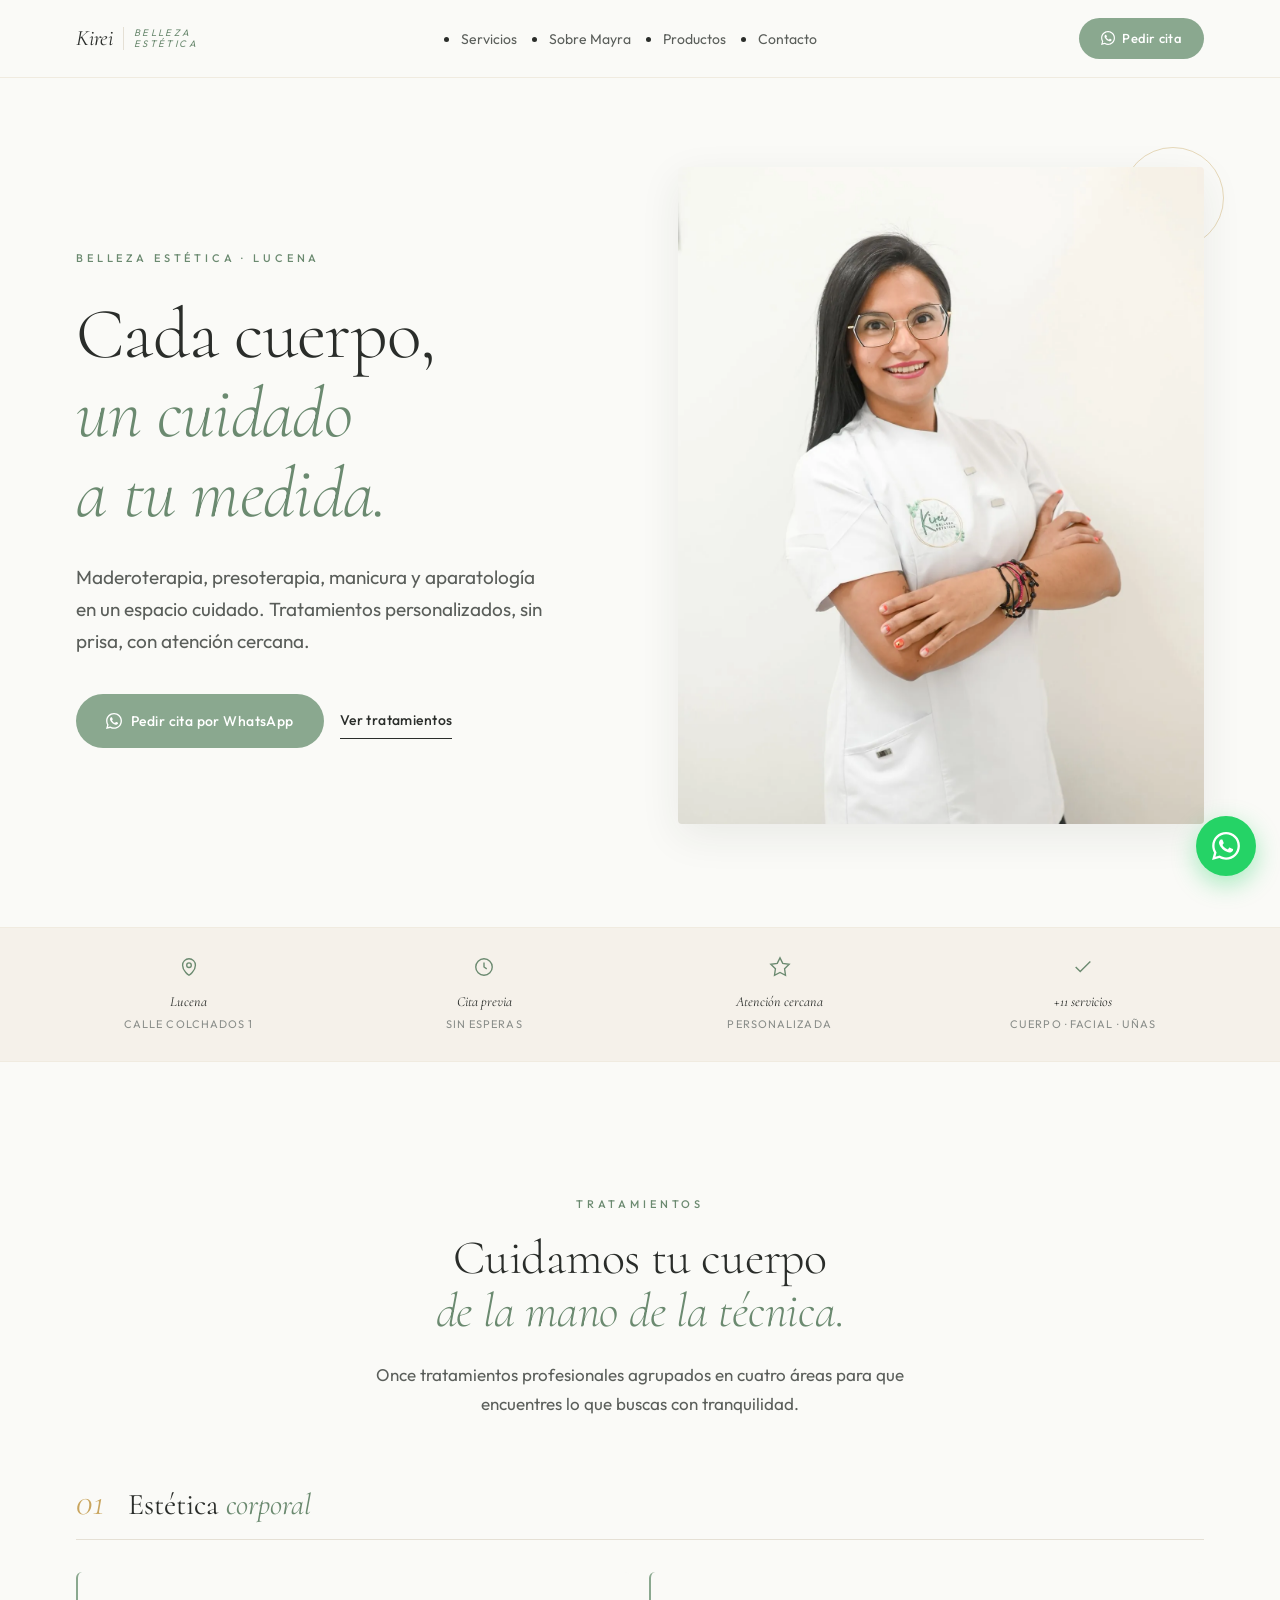
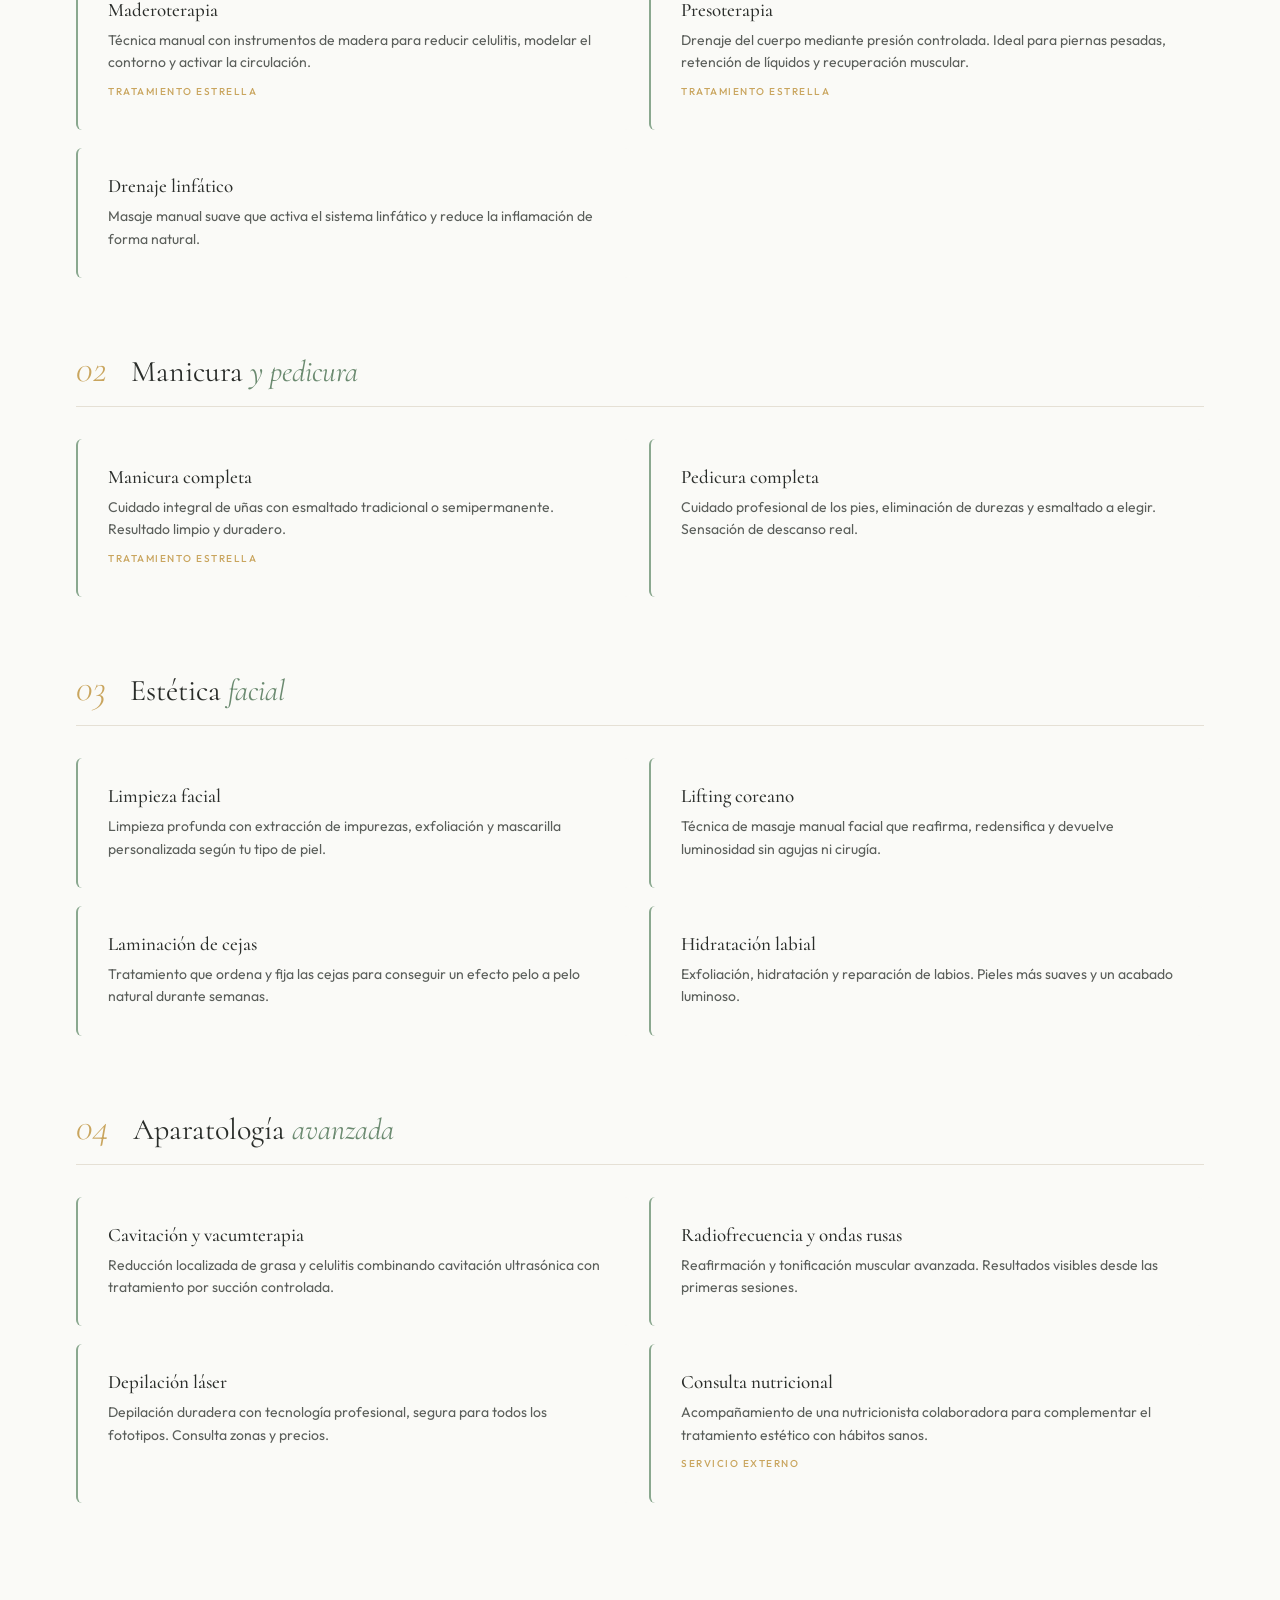
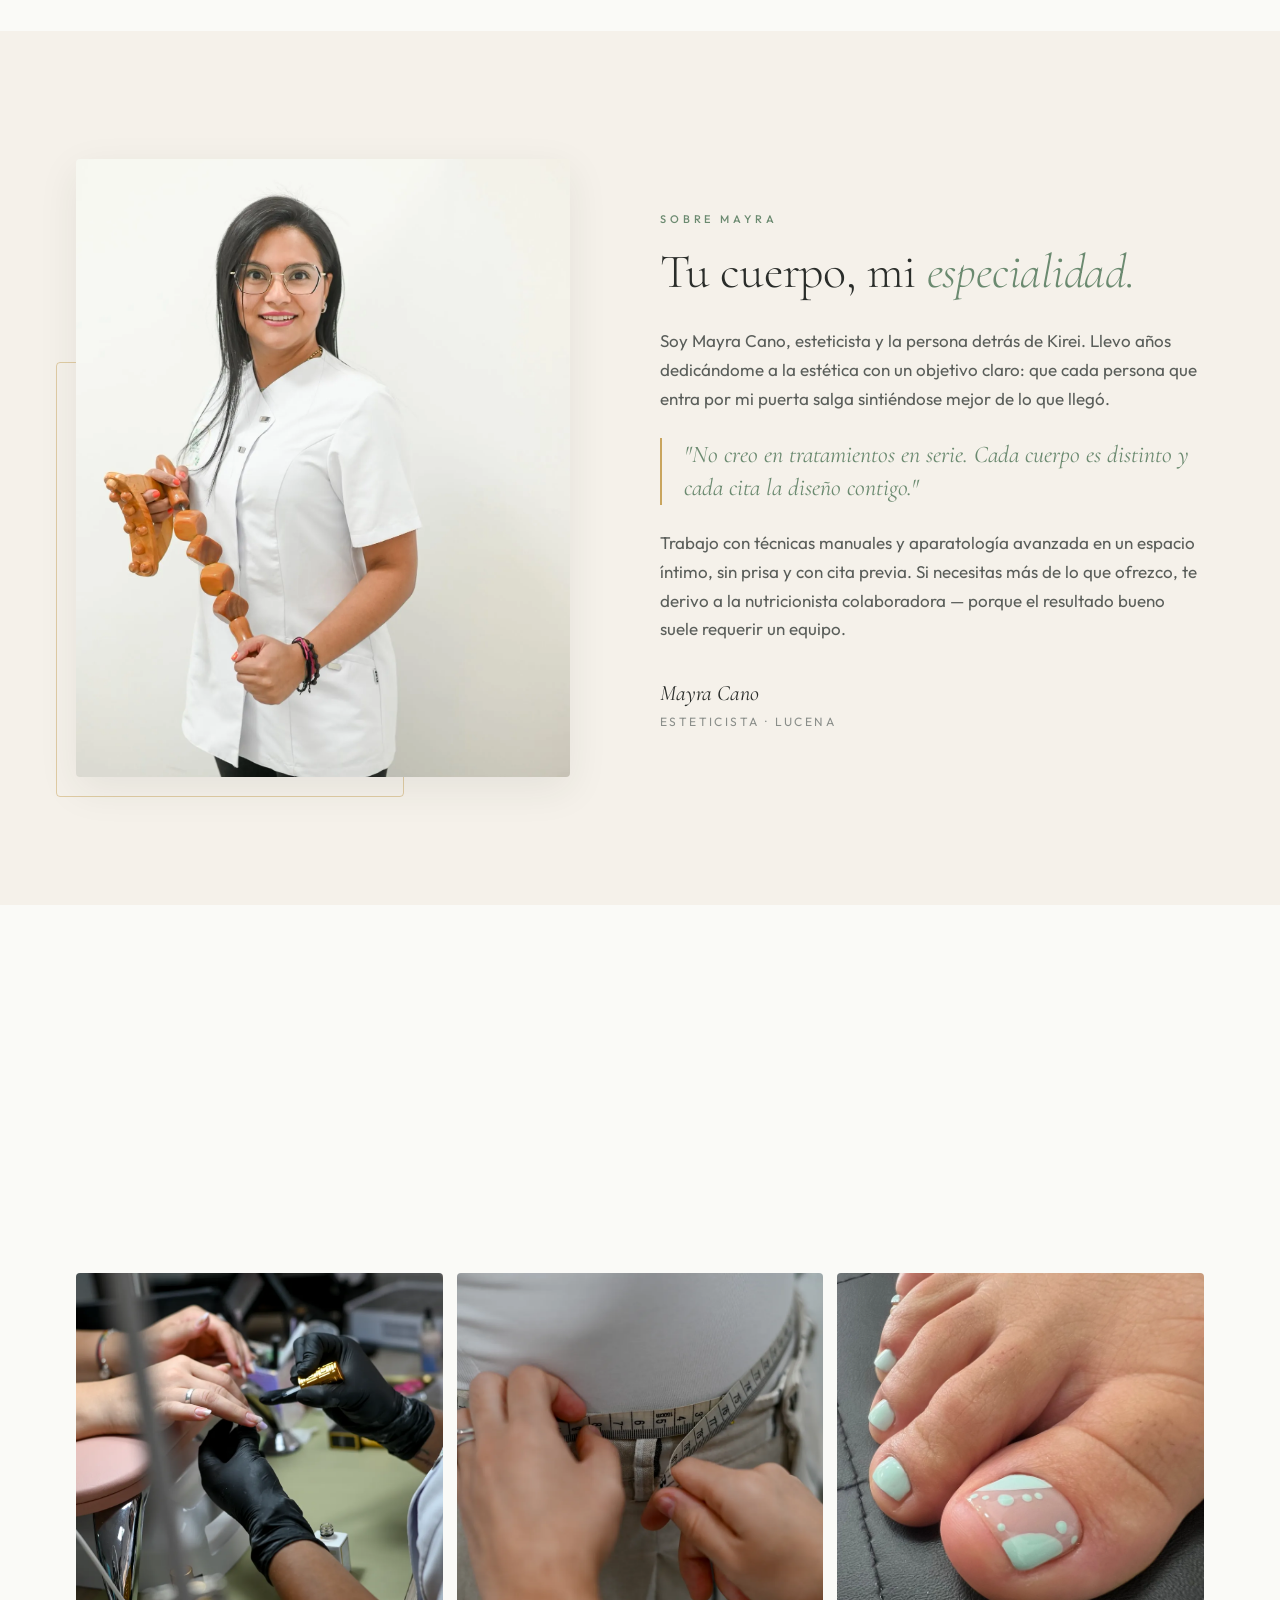
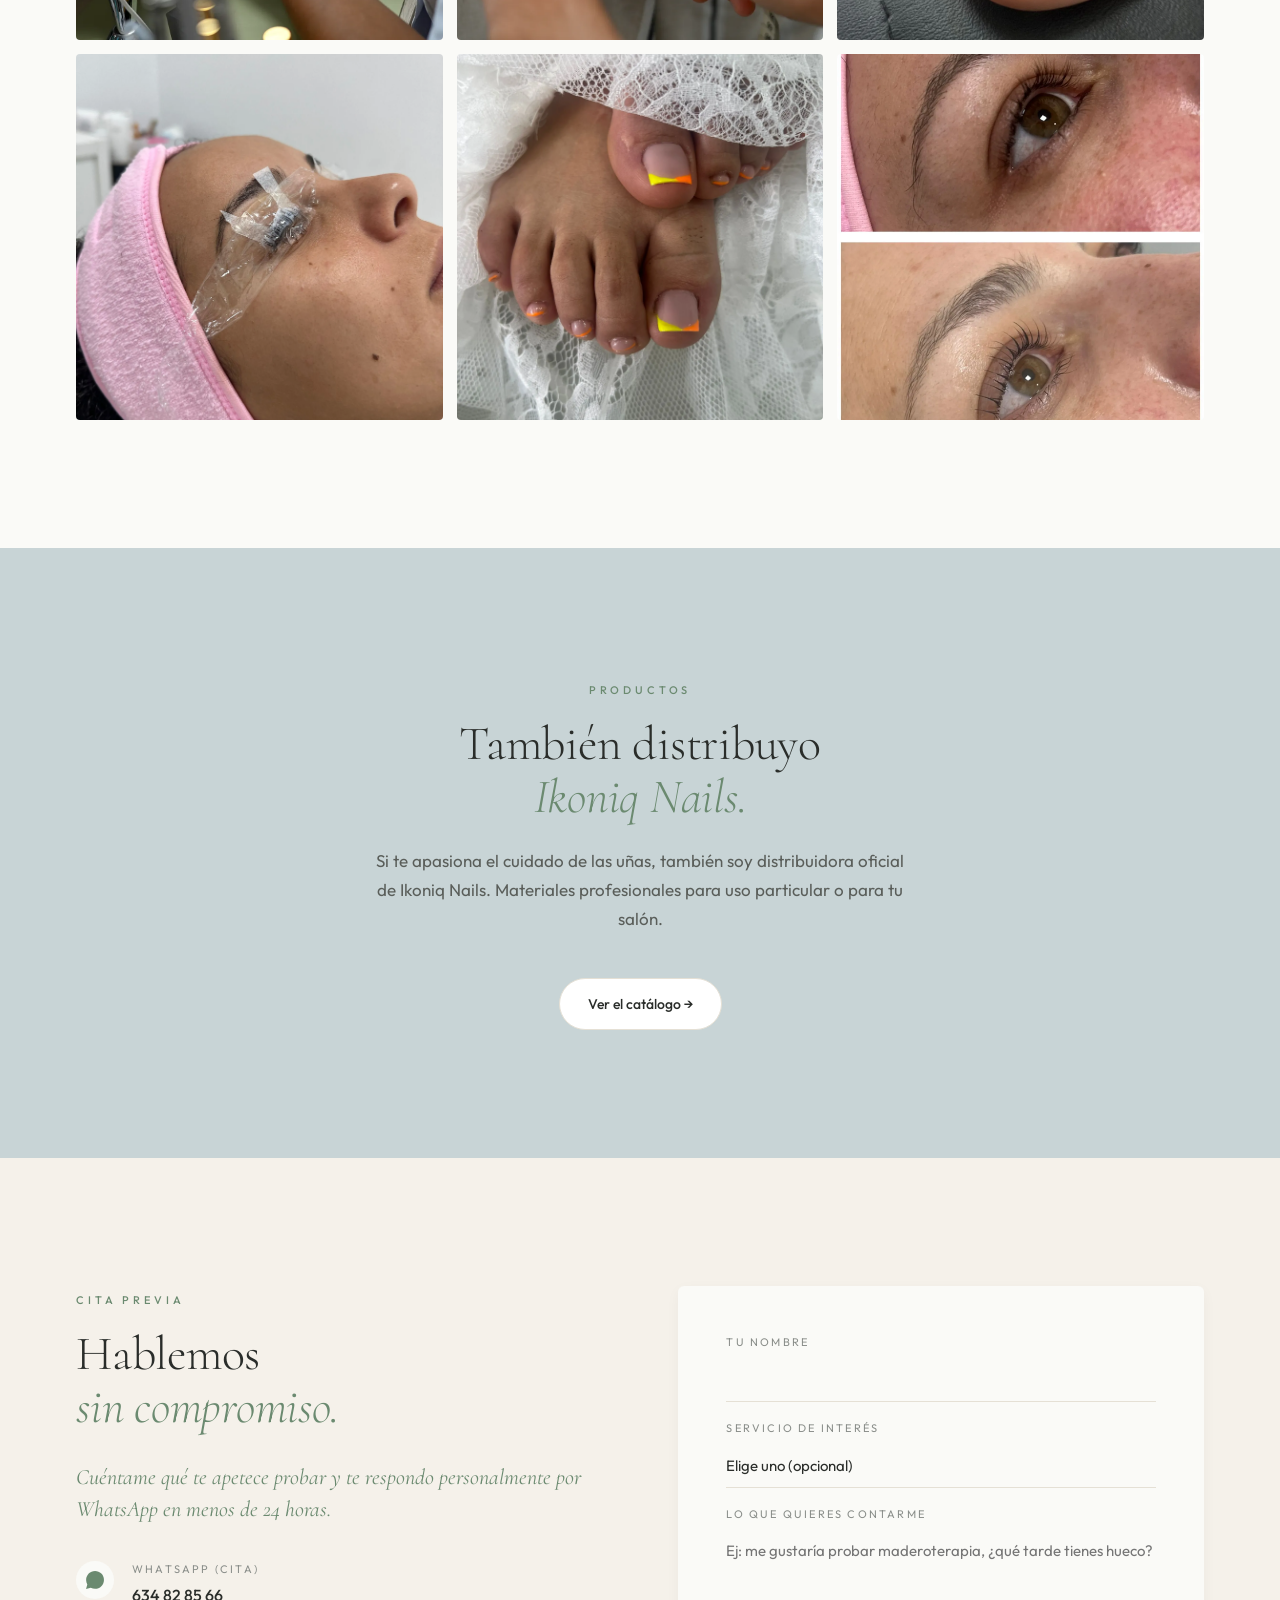
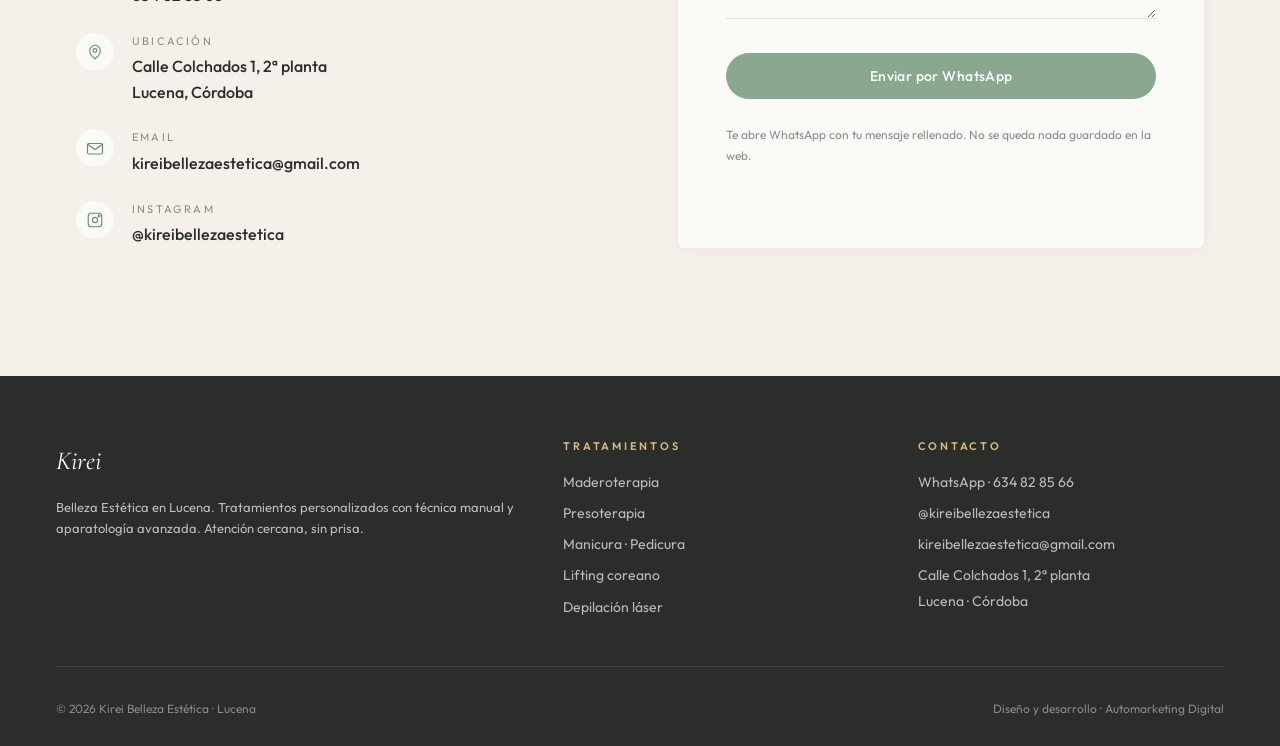
==== index.html @ d87b689c "feat: web v1 Kirei Estética Lucena (197€ scope) Single-page con hero + 4 categorías servicios + sobr" ====
<!DOCTYPE html>
<html lang="es">
<head>
    <meta charset="UTF-8">
    <meta name="viewport" content="width=device-width, initial-scale=1.0">
    <meta name="theme-color" content="#FAFAF7">
    <title>Kirei Belleza Estética · Lucena · Maderoterapia, presoterapia, manicura</title>
    <meta name="description" content="Tratamientos de estética en Lucena con atención personalizada. Maderoterapia, presoterapia, manicura, lifting coreano y aparatología. Cita por WhatsApp.">
    <meta name="keywords" content="estetica lucena, maderoterapia lucena, presoterapia lucena, manicura pedicura lucena, lifting coreano lucena, depilacion laser lucena, drenaje linfatico lucena, kirei belleza estetica">
    <meta name="author" content="Kirei Belleza Estética">
    <meta name="robots" content="index, follow, max-image-preview:large">
    <meta name="geo.region" content="ES-CO">
    <meta name="geo.placename" content="Lucena, Córdoba">

    <link rel="canonical" href="https://kireilucena.com/">

    <meta property="og:title" content="Kirei Belleza Estética · Lucena · Tratamientos personalizados">
    <meta property="og:description" content="Maderoterapia, presoterapia, manicura, lifting coreano. Atención cercana y profesional en Lucena. Cita por WhatsApp.">
    <meta property="og:image" content="assets/img/mayra-portrait-02.jpg">
    <meta property="og:type" content="website">
    <meta property="og:url" content="https://kireilucena.com/">
    <meta property="og:site_name" content="Kirei Belleza Estética">
    <meta property="og:locale" content="es_ES">

    <meta name="twitter:card" content="summary_large_image">
    <meta name="twitter:title" content="Kirei Belleza Estética · Lucena">
    <meta name="twitter:description" content="Maderoterapia, presoterapia, manicura y más en Lucena. Cita por WhatsApp.">
    <meta name="twitter:image" content="assets/img/mayra-portrait-02.jpg">

    <link rel="icon" href="data:image/svg+xml,%3Csvg xmlns=%27http://www.w3.org/2000/svg%27 viewBox=%270 0 32 32%27%3E%3Crect width=%2732%27 height=%2732%27 fill=%27%23FAFAF7%27/%3E%3Ctext x=%2716%27 y=%2222%27 font-family=%27Georgia%27 font-size=%2218%27 font-style=%27italic%27 fill=%27%238AA88F%27 text-anchor=%27middle%27%3EK%3C/text%3E%3C/svg%3E">

    <link rel="preconnect" href="https://fonts.googleapis.com">
    <link rel="preconnect" href="https://fonts.gstatic.com" crossorigin>
    <link href="https://fonts.googleapis.com/css2?family=Cormorant:ital,wght@0,300;0,400;0,500;1,300;1,400&family=Outfit:wght@300;400;500;600&display=swap" rel="stylesheet">

    <link rel="stylesheet" href="assets/css/main.css">
    <link rel="preload" as="image" href="assets/img/mayra-portrait-02.webp" type="image/webp" fetchpriority="high">

    <!-- JSON-LD BeautySalon -->
    <script type="application/ld+json">
    {
        "@context": "https://schema.org",
        "@type": "BeautySalon",
        "@id": "https://kireilucena.com/#salon",
        "name": "Kirei Belleza Estética",
        "alternateName": "Kirei Lucena",
        "description": "Centro de estética en Lucena (Córdoba) con atención personalizada. Maderoterapia, presoterapia, manicura, pedicura, lifting coreano, aparatología corporal y depilación láser.",
        "url": "https://kireilucena.com/",
        "image": "https://kireilucena.com/assets/img/mayra-portrait-02.jpg",
        "telephone": "+34634828566",
        "priceRange": "€€",
        "address": {
            "@type": "PostalAddress",
            "streetAddress": "Calle Colchados 1, 2ª planta",
            "addressLocality": "Lucena",
            "addressRegion": "Córdoba",
            "addressCountry": "ES"
        },
        "areaServed": {"@type": "City", "name": "Lucena"},
        "founder": {"@type": "Person", "name": "Mayra Cano"},
        "sameAs": ["https://instagram.com/kireibellezaestetica"],
        "potentialAction": {
            "@type": "ReserveAction",
            "name": "Pedir cita por WhatsApp",
            "target": {
                "@type": "EntryPoint",
                "urlTemplate": "https://wa.me/34634828566?text=Hola%20Mayra%2C%20quiero%20pedir%20cita",
                "actionPlatform": ["https://schema.org/DesktopWebPlatform", "https://schema.org/MobileWebPlatform"]
            }
        },
        "makesOffer": [
            {"@type": "Offer", "itemOffered": {"@type": "Service", "name": "Maderoterapia"}},
            {"@type": "Offer", "itemOffered": {"@type": "Service", "name": "Presoterapia"}},
            {"@type": "Offer", "itemOffered": {"@type": "Service", "name": "Manicura y pedicura"}},
            {"@type": "Offer", "itemOffered": {"@type": "Service", "name": "Drenaje linfático"}},
            {"@type": "Offer", "itemOffered": {"@type": "Service", "name": "Lifting coreano"}},
            {"@type": "Offer", "itemOffered": {"@type": "Service", "name": "Laminación de cejas"}},
            {"@type": "Offer", "itemOffered": {"@type": "Service", "name": "Limpieza facial"}},
            {"@type": "Offer", "itemOffered": {"@type": "Service", "name": "Hidratación labial"}},
            {"@type": "Offer", "itemOffered": {"@type": "Service", "name": "Aparatología corporal (cavitación, vacum, radiofrecuencia, ondas rusas)"}},
            {"@type": "Offer", "itemOffered": {"@type": "Service", "name": "Depilación láser"}},
            {"@type": "Offer", "itemOffered": {"@type": "Service", "name": "Nutrición (consulta con nutricionista)"}}
        ]
    }
    </script>
</head>
<body>

<a class="skip-link" href="#main">Saltar al contenido</a>

<!-- NAV -->
<nav class="topnav" aria-label="Principal">
    <div class="topnav-inner">
        <a href="#" class="topnav-brand">
            Kirei
            <span class="topnav-brand-tag">Belleza<br>Estética</span>
        </a>
        <ul class="topnav-links" role="menubar">
            <li><a href="#servicios">Servicios</a></li>
            <li><a href="#sobre">Sobre Mayra</a></li>
            <li><a href="#productos">Productos</a></li>
            <li><a href="#contacto">Contacto</a></li>
        </ul>
        <a href="https://wa.me/34634828566?text=Hola%20Mayra%2C%20quiero%20pedir%20cita" target="_blank" rel="noopener" class="topnav-cta">
            <svg width="14" height="14" viewBox="0 0 24 24" fill="currentColor"><path d="M.057 24l1.687-6.163c-1.041-1.804-1.588-3.849-1.587-5.946.003-6.556 5.338-11.891 11.893-11.891 3.181.001 6.167 1.24 8.413 3.488 2.245 2.248 3.481 5.236 3.48 8.414-.003 6.557-5.338 11.892-11.893 11.892-1.99-.001-3.951-.5-5.688-1.448l-6.305 1.654zm6.597-3.807c1.676.995 3.276 1.591 5.392 1.592 5.448 0 9.886-4.434 9.889-9.885.002-5.462-4.415-9.89-9.881-9.892-5.452 0-9.887 4.434-9.889 9.884-.001 2.225.651 3.891 1.746 5.634l-.999 3.648 3.742-.981zm11.387-5.464c-.074-.124-.272-.198-.57-.347-.297-.149-1.758-.868-2.031-.967-.272-.099-.47-.149-.669.149-.198.297-.768.967-.941 1.165-.173.198-.347.223-.644.074-.297-.149-1.255-.462-2.39-1.475-.883-.788-1.48-1.761-1.653-2.059-.173-.297-.018-.458.13-.606.134-.133.297-.347.446-.521.151-.172.2-.296.3-.495.099-.198.05-.372-.025-.521-.075-.148-.669-1.611-.916-2.206-.242-.579-.487-.501-.669-.51l-.57-.01c-.198 0-.52.074-.792.372s-1.04 1.016-1.04 2.479 1.065 2.876 1.213 3.074c.149.198 2.095 3.2 5.076 4.487.709.306 1.263.489 1.694.626.712.226 1.36.194 1.872.118.571-.085 1.758-.719 2.006-1.413.248-.694.248-1.289.173-1.413z"/></svg>
            Pedir cita
        </a>
        <button class="topnav-burger" id="burger" aria-label="Menú" aria-expanded="false" aria-controls="mobileMenu">
            <span></span><span></span><span></span>
        </button>
    </div>
</nav>

<div class="mobile-menu" id="mobileMenu" aria-hidden="true">
    <button class="mobile-menu-close" id="mobileMenuClose" aria-label="Cerrar menú">×</button>
    <a href="#servicios" data-close>Servicios</a>
    <a href="#sobre" data-close>Sobre Mayra</a>
    <a href="#productos" data-close>Productos</a>
    <a href="#contacto" data-close>Contacto</a>
    <a href="https://wa.me/34634828566?text=Hola%20Mayra%2C%20quiero%20pedir%20cita" target="_blank" rel="noopener" style="color: var(--accent-sage-dark); font-style: italic;">Pedir cita →</a>
</div>

<main id="main">

<!-- HERO -->
<section class="hero">
    <div class="hero-inner">
        <div class="hero-text fade-in">
            <span class="eyebrow">Belleza Estética · Lucena</span>
            <h1>Cada cuerpo,<br><em>un cuidado<br>a tu medida.</em></h1>
            <p>Maderoterapia, presoterapia, manicura y aparatología en un espacio cuidado. Tratamientos personalizados, sin prisa, con atención cercana.</p>
            <div class="hero-cta-group">
                <a href="https://wa.me/34634828566?text=Hola%20Mayra%2C%20quiero%20pedir%20cita" target="_blank" rel="noopener" class="btn btn-primary">
                    <svg width="16" height="16" viewBox="0 0 24 24" fill="currentColor"><path d="M.057 24l1.687-6.163c-1.041-1.804-1.588-3.849-1.587-5.946.003-6.556 5.338-11.891 11.893-11.891 3.181.001 6.167 1.24 8.413 3.488 2.245 2.248 3.481 5.236 3.48 8.414-.003 6.557-5.338 11.892-11.893 11.892-1.99-.001-3.951-.5-5.688-1.448l-6.305 1.654zm6.597-3.807c1.676.995 3.276 1.591 5.392 1.592 5.448 0 9.886-4.434 9.889-9.885.002-5.462-4.415-9.89-9.881-9.892-5.452 0-9.887 4.434-9.889 9.884-.001 2.225.651 3.891 1.746 5.634l-.999 3.648 3.742-.981zm11.387-5.464c-.074-.124-.272-.198-.57-.347-.297-.149-1.758-.868-2.031-.967-.272-.099-.47-.149-.669.149-.198.297-.768.967-.941 1.165-.173.198-.347.223-.644.074-.297-.149-1.255-.462-2.39-1.475-.883-.788-1.48-1.761-1.653-2.059-.173-.297-.018-.458.13-.606.134-.133.297-.347.446-.521.151-.172.2-.296.3-.495.099-.198.05-.372-.025-.521-.075-.148-.669-1.611-.916-2.206-.242-.579-.487-.501-.669-.51l-.57-.01c-.198 0-.52.074-.792.372s-1.04 1.016-1.04 2.479 1.065 2.876 1.213 3.074c.149.198 2.095 3.2 5.076 4.487.709.306 1.263.489 1.694.626.712.226 1.36.194 1.872.118.571-.085 1.758-.719 2.006-1.413.248-.694.248-1.289.173-1.413z"/></svg>
                    Pedir cita por WhatsApp
                </a>
                <a href="#servicios" class="btn btn-secondary">Ver tratamientos</a>
            </div>
        </div>
        <div class="hero-img fade-in">
            <picture>
                <source srcset="assets/img/mayra-portrait-02.webp" type="image/webp">
                <img src="assets/img/mayra-portrait-02.jpg" alt="Mayra Cano · Kirei Belleza Estética" width="1362" height="2048" fetchpriority="high">
            </picture>
        </div>
    </div>
</section>

<!-- TRUST BAR -->
<section class="trust-bar">
    <div class="trust-bar-inner">
        <div class="trust-item">
            <span class="trust-item-icon"><svg viewBox="0 0 24 24" fill="none" stroke="currentColor" stroke-width="1.5"><path d="M12 21s-7-4.5-7-11a7 7 0 0 1 14 0c0 6.5-7 11-7 11z"/><circle cx="12" cy="10" r="2.5"/></svg></span>
            <span class="trust-item-label">Lucena</span>
            <span class="trust-item-sub">Calle Colchados 1</span>
        </div>
        <div class="trust-item">
            <span class="trust-item-icon"><svg viewBox="0 0 24 24" fill="none" stroke="currentColor" stroke-width="1.5"><circle cx="12" cy="12" r="9"/><path d="M12 7v5l3 2"/></svg></span>
            <span class="trust-item-label">Cita previa</span>
            <span class="trust-item-sub">Sin esperas</span>
        </div>
        <div class="trust-item">
            <span class="trust-item-icon"><svg viewBox="0 0 24 24" fill="none" stroke="currentColor" stroke-width="1.5"><path d="M12 2l3 6 7 1-5 5 1 7-6-3-6 3 1-7-5-5 7-1z"/></svg></span>
            <span class="trust-item-label">Atención cercana</span>
            <span class="trust-item-sub">Personalizada</span>
        </div>
        <div class="trust-item">
            <span class="trust-item-icon"><svg viewBox="0 0 24 24" fill="none" stroke="currentColor" stroke-width="1.5"><path d="M20 6L9 17l-5-5"/></svg></span>
            <span class="trust-item-label">+11 servicios</span>
            <span class="trust-item-sub">Cuerpo · Facial · Uñas</span>
        </div>
    </div>
</section>

<!-- SERVICIOS -->
<section class="section" id="servicios">
    <div class="container">
        <header class="section-header fade-in">
            <span class="eyebrow">Tratamientos</span>
            <h2>Cuidamos tu cuerpo<br><em>de la mano de la técnica.</em></h2>
            <p>Once tratamientos profesionales agrupados en cuatro áreas para que encuentres lo que buscas con tranquilidad.</p>
        </header>

        <!-- Cat 1: Corporal (estrella) -->
        <div class="servicios-cat fade-in">
            <div class="servicios-cat-header">
                <span class="servicios-cat-number">01</span>
                <h3 class="servicios-cat-name">Estética <em>corporal</em></h3>
            </div>
            <div class="servicios-grid">
                <div class="servicio-card">
                    <h3>Maderoterapia</h3>
                    <p>Técnica manual con instrumentos de madera para reducir celulitis, modelar el contorno y activar la circulación.</p>
                    <span class="servicio-tag">Tratamiento estrella</span>
                </div>
                <div class="servicio-card">
                    <h3>Presoterapia</h3>
                    <p>Drenaje del cuerpo mediante presión controlada. Ideal para piernas pesadas, retención de líquidos y recuperación muscular.</p>
                    <span class="servicio-tag">Tratamiento estrella</span>
                </div>
                <div class="servicio-card">
                    <h3>Drenaje linfático</h3>
                    <p>Masaje manual suave que activa el sistema linfático y reduce la inflamación de forma natural.</p>
                </div>
            </div>
        </div>

        <!-- Cat 2: Uñas (estrella) -->
        <div class="servicios-cat fade-in">
            <div class="servicios-cat-header">
                <span class="servicios-cat-number">02</span>
                <h3 class="servicios-cat-name">Manicura <em>y pedicura</em></h3>
            </div>
            <div class="servicios-grid">
                <div class="servicio-card">
                    <h3>Manicura completa</h3>
                    <p>Cuidado integral de uñas con esmaltado tradicional o semipermanente. Resultado limpio y duradero.</p>
                    <span class="servicio-tag">Tratamiento estrella</span>
                </div>
                <div class="servicio-card">
                    <h3>Pedicura completa</h3>
                    <p>Cuidado profesional de los pies, eliminación de durezas y esmaltado a elegir. Sensación de descanso real.</p>
                </div>
            </div>
        </div>

        <!-- Cat 3: Facial -->
        <div class="servicios-cat fade-in">
            <div class="servicios-cat-header">
                <span class="servicios-cat-number">03</span>
                <h3 class="servicios-cat-name">Estética <em>facial</em></h3>
            </div>
            <div class="servicios-grid">
                <div class="servicio-card">
                    <h3>Limpieza facial</h3>
                    <p>Limpieza profunda con extracción de impurezas, exfoliación y mascarilla personalizada según tu tipo de piel.</p>
                </div>
                <div class="servicio-card">
                    <h3>Lifting coreano</h3>
                    <p>Técnica de masaje manual facial que reafirma, redensifica y devuelve luminosidad sin agujas ni cirugía.</p>
                </div>
                <div class="servicio-card">
                    <h3>Laminación de cejas</h3>
                    <p>Tratamiento que ordena y fija las cejas para conseguir un efecto pelo a pelo natural durante semanas.</p>
                </div>
                <div class="servicio-card">
                    <h3>Hidratación labial</h3>
                    <p>Exfoliación, hidratación y reparación de labios. Pieles más suaves y un acabado luminoso.</p>
                </div>
            </div>
        </div>

        <!-- Cat 4: Aparatología -->
        <div class="servicios-cat fade-in">
            <div class="servicios-cat-header">
                <span class="servicios-cat-number">04</span>
                <h3 class="servicios-cat-name">Aparatología <em>avanzada</em></h3>
            </div>
            <div class="servicios-grid">
                <div class="servicio-card">
                    <h3>Cavitación y vacumterapia</h3>
                    <p>Reducción localizada de grasa y celulitis combinando cavitación ultrasónica con tratamiento por succión controlada.</p>
                </div>
                <div class="servicio-card">
                    <h3>Radiofrecuencia y ondas rusas</h3>
                    <p>Reafirmación y tonificación muscular avanzada. Resultados visibles desde las primeras sesiones.</p>
                </div>
                <div class="servicio-card">
                    <h3>Depilación láser</h3>
                    <p>Depilación duradera con tecnología profesional, segura para todos los fototipos. Consulta zonas y precios.</p>
                </div>
                <div class="servicio-card">
                    <h3>Consulta nutricional</h3>
                    <p>Acompañamiento de una nutricionista colaboradora para complementar el tratamiento estético con hábitos sanos.</p>
                    <span class="servicio-tag">Servicio externo</span>
                </div>
            </div>
        </div>
    </div>
</section>

<!-- SOBRE MAYRA -->
<section class="section sobre" id="sobre">
    <div class="sobre-inner">
        <div class="sobre-img fade-in">
            <picture>
                <source srcset="assets/img/mayra-portrait-01.webp" type="image/webp">
                <img src="assets/img/mayra-portrait-01.jpg" alt="Mayra Cano · esteticista en Lucena" width="1362" height="2048" loading="lazy">
            </picture>
        </div>
        <div class="sobre-text fade-in">
            <span class="eyebrow">Sobre Mayra</span>
            <h2>Tu cuerpo, mi <em>especialidad.</em></h2>
            <p>Soy Mayra Cano, esteticista y la persona detrás de Kirei. Llevo años dedicándome a la estética con un objetivo claro: que cada persona que entra por mi puerta salga sintiéndose mejor de lo que llegó.</p>
            <div class="sobre-quote">
                "No creo en tratamientos en serie. Cada cuerpo es distinto y cada cita la diseño contigo."
            </div>
            <p>Trabajo con técnicas manuales y aparatología avanzada en un espacio íntimo, sin prisa y con cita previa. Si necesitas más de lo que ofrezco, te derivo a la nutricionista colaboradora — porque el resultado bueno suele requerir un equipo.</p>
            <div class="sobre-signature">
                <div>
                    <div class="sobre-signature-name">Mayra Cano</div>
                    <div class="sobre-signature-role">Esteticista · Lucena</div>
                </div>
            </div>
        </div>
    </div>
</section>

<!-- GALERÍA TRATAMIENTOS -->
<section class="section galeria" id="trabajos">
    <header class="section-header fade-in">
        <span class="eyebrow">Mi trabajo</span>
        <h2>Resultados <em>reales.</em></h2>
        <p>Una pequeña selección de tratamientos recientes. Cada cliente, una historia distinta.</p>
    </header>
    <div class="galeria-grid">
        <a href="https://wa.me/34634828566?text=Hola%20Mayra%2C%20me%20interesa%20la%20maderoterapia" target="_blank" rel="noopener" class="galeria-item">
            <picture><source srcset="assets/img/manicura-trabajo-01.webp" type="image/webp"><img src="assets/img/manicura-trabajo-01.jpg" alt="Manicura profesional Kirei" loading="lazy"></picture>
        </a>
        <a href="https://wa.me/34634828566?text=Hola%20Mayra%2C%20me%20interesa%20la%20presoterapia" target="_blank" rel="noopener" class="galeria-item">
            <picture><source srcset="assets/img/medicion-cintura-01.webp" type="image/webp"><img src="assets/img/medicion-cintura-01.jpg" alt="Tratamiento corporal" loading="lazy"></picture>
        </a>
        <a href="https://wa.me/34634828566?text=Hola%20Mayra%2C%20me%20interesa%20la%20manicura" target="_blank" rel="noopener" class="galeria-item">
            <picture><source srcset="assets/img/manicura-pastel-01.webp" type="image/webp"><img src="assets/img/manicura-pastel-01.jpg" alt="Manicura color pastel" loading="lazy"></picture>
        </a>
        <a href="https://wa.me/34634828566?text=Hola%20Mayra%2C%20me%20interesa%20el%20lifting%20cor%C3%A9ano" target="_blank" rel="noopener" class="galeria-item">
            <picture><source srcset="assets/img/lifting-pestanas-03.webp" type="image/webp"><img src="assets/img/lifting-pestanas-03.jpg" alt="Lifting de pestañas" loading="lazy"></picture>
        </a>
        <a href="https://wa.me/34634828566?text=Hola%20Mayra%2C%20me%20interesa%20la%20manicura" target="_blank" rel="noopener" class="galeria-item">
            <picture><source srcset="assets/img/manicura-neon-01.webp" type="image/webp"><img src="assets/img/manicura-neon-01.jpg" alt="Pedicura neón" loading="lazy"></picture>
        </a>
        <a href="https://wa.me/34634828566?text=Hola%20Mayra%2C%20me%20interesa%20la%20lamininaci%C3%B3n%20de%20cejas" target="_blank" rel="noopener" class="galeria-item">
            <picture><source srcset="assets/img/cejas-comparativa-01.webp" type="image/webp"><img src="assets/img/cejas-comparativa-01.jpg" alt="Laminación de cejas resultado" loading="lazy"></picture>
        </a>
    </div>
</section>

<!-- PRODUCTOS IKONIQNAILS -->
<section class="section productos" id="productos">
    <div class="productos-content fade-in">
        <span class="eyebrow">Productos</span>
        <h2>También distribuyo<br><em>Ikoniq Nails.</em></h2>
        <p>Si te apasiona el cuidado de las uñas, también soy distribuidora oficial de Ikoniq Nails. Materiales profesionales para uso particular o para tu salón.</p>
        <a href="https://ikoniqnails.com/eu/checkout/cart" target="_blank" rel="noopener" class="productos-cta">
            Ver el catálogo →
        </a>
    </div>
</section>

<!-- CONTACTO -->
<section class="section contacto" id="contacto">
    <div class="contacto-inner">
        <div class="contacto-info fade-in">
            <span class="eyebrow">Cita previa</span>
            <h2>Hablemos<br><em>sin compromiso.</em></h2>
            <p class="lead">Cuéntame qué te apetece probar y te respondo personalmente por WhatsApp en menos de 24 horas.</p>

            <div class="contacto-rows">
                <div class="contacto-row">
                    <span class="contacto-row-icon"><svg viewBox="0 0 24 24" fill="currentColor"><path d="M.057 24l1.687-6.163c-1.041-1.804-1.588-3.849-1.587-5.946.003-6.556 5.338-11.891 11.893-11.891 3.181.001 6.167 1.24 8.413 3.488 2.245 2.248 3.481 5.236 3.48 8.414-.003 6.557-5.338 11.892-11.893 11.892-1.99-.001-3.951-.5-5.688-1.448l-6.305 1.654z"/></svg></span>
                    <div class="contacto-row-content">
                        <div class="contacto-row-label">WhatsApp (cita)</div>
                        <div class="contacto-row-value"><a href="https://wa.me/34634828566?text=Hola%20Mayra%2C%20quiero%20pedir%20cita" target="_blank" rel="noopener">634 82 85 66</a></div>
                    </div>
                </div>
                <div class="contacto-row">
                    <span class="contacto-row-icon"><svg viewBox="0 0 24 24" fill="none" stroke="currentColor" stroke-width="1.5"><path d="M12 21s-7-4.5-7-11a7 7 0 0 1 14 0c0 6.5-7 11-7 11z"/><circle cx="12" cy="10" r="2.5"/></svg></span>
                    <div class="contacto-row-content">
                        <div class="contacto-row-label">Ubicación</div>
                        <div class="contacto-row-value">Calle Colchados 1, 2ª planta<br>Lucena, Córdoba</div>
                    </div>
                </div>
                <div class="contacto-row">
                    <span class="contacto-row-icon"><svg viewBox="0 0 24 24" fill="none" stroke="currentColor" stroke-width="1.5"><rect x="2" y="6" width="20" height="14" rx="2"/><path d="M2 7l10 7 10-7"/></svg></span>
                    <div class="contacto-row-content">
                        <div class="contacto-row-label">Email</div>
                        <div class="contacto-row-value"><a href="mailto:kireibellezaestetica@gmail.com">kireibellezaestetica@gmail.com</a></div>
                    </div>
                </div>
                <div class="contacto-row">
                    <span class="contacto-row-icon"><svg viewBox="0 0 24 24" fill="none" stroke="currentColor" stroke-width="1.5"><rect x="3" y="3" width="18" height="18" rx="4"/><circle cx="12" cy="12" r="3.5"/><circle cx="17.5" cy="6.5" r="1" fill="currentColor"/></svg></span>
                    <div class="contacto-row-content">
                        <div class="contacto-row-label">Instagram</div>
                        <div class="contacto-row-value"><a href="https://instagram.com/kireibellezaestetica" target="_blank" rel="noopener">@kireibellezaestetica</a></div>
                    </div>
                </div>
            </div>
        </div>

        <div class="contacto-form-wrap fade-in">
            <form class="contacto-form" id="contactForm" action="https://wa.me/34634828566" method="get" novalidate>
                <div class="form-row">
                    <label for="nombre">Tu nombre</label>
                    <input type="text" id="nombre" name="nombre" required autocomplete="name">
                </div>
                <div class="form-row">
                    <label for="servicio">Servicio de interés</label>
                    <select id="servicio" name="servicio">
                        <option value="">Elige uno (opcional)</option>
                        <option value="Maderoterapia">Maderoterapia</option>
                        <option value="Presoterapia">Presoterapia</option>
                        <option value="Manicura y pedicura">Manicura y pedicura</option>
                        <option value="Lifting coreano">Lifting coreano</option>
                        <option value="Laminación de cejas">Laminación de cejas</option>
                        <option value="Limpieza facial">Limpieza facial</option>
                        <option value="Depilación láser">Depilación láser</option>
                        <option value="Aparatología (cavitación, radiofrecuencia)">Aparatología</option>
                        <option value="Drenaje linfático">Drenaje linfático</option>
                        <option value="Nutrición">Nutrición</option>
                        <option value="Otro / no estoy segura">Otro / no estoy segura</option>
                    </select>
                </div>
                <div class="form-row">
                    <label for="mensaje">Lo que quieres contarme</label>
                    <textarea id="mensaje" name="text" rows="3" placeholder="Ej: me gustaría probar maderoterapia, ¿qué tarde tienes hueco?"></textarea>
                </div>
                <button type="submit" class="contacto-submit">Enviar por WhatsApp</button>
                <p style="font-size: 12px; color: var(--text-mute); margin: 8px 0 0;">Te abre WhatsApp con tu mensaje rellenado. No se queda nada guardado en la web.</p>
            </form>
        </div>
    </div>
</section>

</main>

<footer>
    <div class="footer-inner">
        <div class="footer-col">
            <span class="footer-brand">Kirei</span>
            <p style="font-size: 13px; line-height: 1.6;">Belleza Estética en Lucena. Tratamientos personalizados con técnica manual y aparatología avanzada. Atención cercana, sin prisa.</p>
        </div>
        <div class="footer-col">
            <h4>Tratamientos</h4>
            <a href="#servicios">Maderoterapia</a>
            <a href="#servicios">Presoterapia</a>
            <a href="#servicios">Manicura · Pedicura</a>
            <a href="#servicios">Lifting coreano</a>
            <a href="#servicios">Depilación láser</a>
        </div>
        <div class="footer-col">
            <h4>Contacto</h4>
            <a href="https://wa.me/34634828566?text=Hola%20Mayra%2C%20quiero%20pedir%20cita" target="_blank" rel="noopener">WhatsApp · 634 82 85 66</a>
            <a href="https://instagram.com/kireibellezaestetica" target="_blank" rel="noopener">@kireibellezaestetica</a>
            <a href="mailto:kireibellezaestetica@gmail.com">kireibellezaestetica@gmail.com</a>
            <p>Calle Colchados 1, 2ª planta<br>Lucena · Córdoba</p>
        </div>
    </div>
    <div class="footer-bottom">
        <span>© 2026 Kirei Belleza Estética · Lucena</span>
        <span>Diseño y desarrollo · Automarketing Digital</span>
    </div>
</footer>

<!-- WhatsApp floating -->
<a href="https://wa.me/34634828566?text=Hola%20Mayra%2C%20quiero%20pedir%20cita" target="_blank" rel="noopener" class="fab-wa" aria-label="Contactar por WhatsApp">
    <svg viewBox="0 0 24 24" fill="currentColor"><path d="M.057 24l1.687-6.163c-1.041-1.804-1.588-3.849-1.587-5.946.003-6.556 5.338-11.891 11.893-11.891 3.181.001 6.167 1.24 8.413 3.488 2.245 2.248 3.481 5.236 3.48 8.414-.003 6.557-5.338 11.892-11.893 11.892-1.99-.001-3.951-.5-5.688-1.448l-6.305 1.654zm6.597-3.807c1.676.995 3.276 1.591 5.392 1.592 5.448 0 9.886-4.434 9.889-9.885.002-5.462-4.415-9.89-9.881-9.892-5.452 0-9.887 4.434-9.889 9.884-.001 2.225.651 3.891 1.746 5.634l-.999 3.648 3.742-.981zm11.387-5.464c-.074-.124-.272-.198-.57-.347-.297-.149-1.758-.868-2.031-.967-.272-.099-.47-.149-.669.149-.198.297-.768.967-.941 1.165-.173.198-.347.223-.644.074-.297-.149-1.255-.462-2.39-1.475-.883-.788-1.48-1.761-1.653-2.059-.173-.297-.018-.458.13-.606.134-.133.297-.347.446-.521.151-.172.2-.296.3-.495.099-.198.05-.372-.025-.521-.075-.148-.669-1.611-.916-2.206-.242-.579-.487-.501-.669-.51l-.57-.01c-.198 0-.52.074-.792.372s-1.04 1.016-1.04 2.479 1.065 2.876 1.213 3.074c.149.198 2.095 3.2 5.076 4.487.709.306 1.263.489 1.694.626.712.226 1.36.194 1.872.118.571-.085 1.758-.719 2.006-1.413.248-.694.248-1.289.173-1.413z"/></svg>
    <span class="fab-wa-label">Pedir cita por WhatsApp</span>
</a>

<script>
(function() {
    // Mobile menu
    var burger = document.getElementById('burger');
    var menu = document.getElementById('mobileMenu');
    var close = document.getElementById('mobileMenuClose');
    if (burger) {
        burger.addEventListener('click', function() {
            var open = menu.classList.toggle('is-open');
            burger.setAttribute('aria-expanded', open);
            menu.setAttribute('aria-hidden', !open);
            document.body.style.overflow = open ? 'hidden' : '';
        });
    }
    if (close) {
        close.addEventListener('click', function() {
            menu.classList.remove('is-open');
            burger.setAttribute('aria-expanded', 'false');
            menu.setAttribute('aria-hidden', 'true');
            document.body.style.overflow = '';
        });
    }
    document.querySelectorAll('[data-close]').forEach(function(link) {
        link.addEventListener('click', function() {
            menu.classList.remove('is-open');
            burger.setAttribute('aria-expanded', 'false');
            menu.setAttribute('aria-hidden', 'true');
            document.body.style.overflow = '';
        });
    });

    // Fade-in on scroll
    if ('IntersectionObserver' in window) {
        var io = new IntersectionObserver(function(entries) {
            entries.forEach(function(e) {
                if (e.isIntersecting) {
                    e.target.classList.add('is-visible');
                    io.unobserve(e.target);
                }
            });
        }, {threshold: 0.15});
        document.querySelectorAll('.fade-in').forEach(function(el) { io.observe(el); });
    } else {
        document.querySelectorAll('.fade-in').forEach(function(el) { el.classList.add('is-visible'); });
    }

    // Form to WA
    var form = document.getElementById('contactForm');
    if (form) {
        form.addEventListener('submit', function(e) {
            e.preventDefault();
            var nombre = document.getElementById('nombre').value.trim();
            var servicio = document.getElementById('servicio').value;
            var mensaje = document.getElementById('mensaje').value.trim();
            var txt = 'Hola Mayra, soy ' + (nombre || '...') + '.';
            if (servicio) txt += '\nMe interesa: ' + servicio + '.';
            if (mensaje) txt += '\n' + mensaje;
            var url = 'https://wa.me/34634828566?text=' + encodeURIComponent(txt);
            window.open(url, '_blank');
        });
    }
})();
</script>

</body>
</html>
---- assets/css/main.css ----
/* =====================================================
   Kirei Belleza Estética · Lucena
   Paleta: crudo/sage/dorado/agua suave
   Inspiración: Byoode + Aesop + Vita Liberata
   ===================================================== */

:root {
    --bg-base: #FAFAF7;
    --bg-soft: #F5F1EA;
    --bg-sage-soft: #E8EFE8;
    --bg-water: #C8D4D6;
    --accent-sage: #8AA88F;
    --accent-sage-dark: #6B8A70;
    --accent-gold: #C9A55E;
    --accent-gold-soft: #D9B780;
    --text: #2A2D2A;
    --text-soft: #5A5E5A;
    --text-mute: #8A8E8A;
    --line: #E5E0D5;
    --line-soft: #F0EBE0;

    --serif: 'Cormorant', 'Cormorant Garamond', 'Garamond', serif;
    --sans: 'Outfit', system-ui, -apple-system, 'Segoe UI', sans-serif;

    --gutter: clamp(20px, 5vw, 56px);
    --max: 1240px;
    --tr: 350ms cubic-bezier(.16,1,.3,1);
    --shadow-sm: 0 4px 14px rgba(42,45,42,.04);
    --shadow: 0 12px 40px rgba(42,45,42,.08);
}

* { box-sizing: border-box; margin: 0; padding: 0; }
html { scroll-behavior: smooth; }
body {
    font-family: var(--sans);
    background: var(--bg-base);
    color: var(--text);
    line-height: 1.6;
    font-size: 16px;
    -webkit-font-smoothing: antialiased;
    text-rendering: optimizeLegibility;
}
img { max-width: 100%; height: auto; display: block; }
a { color: inherit; text-decoration: none; transition: color var(--tr), opacity var(--tr); }
button { font-family: inherit; cursor: pointer; border: 0; background: none; }
:focus-visible { outline: 2px solid var(--accent-sage); outline-offset: 3px; }

.skip-link { position: absolute; left: -9999px; top: 12px; background: var(--text); color: var(--bg-base); padding: 12px 18px; z-index: 9999; }
.skip-link:focus { left: 12px; }

.container { width: 100%; max-width: var(--max); margin: 0 auto; padding: 0 var(--gutter); }
.container-narrow { max-width: 860px; }

/* === TYPOGRAPHY === */
.eyebrow {
    font-family: var(--sans);
    font-size: 11px;
    letter-spacing: .35em;
    text-transform: uppercase;
    color: var(--accent-sage-dark);
    font-weight: 500;
    display: inline-block;
}
h1, h2, h3, h4 { font-family: var(--serif); font-weight: 400; line-height: 1.1; color: var(--text); }
h1 { font-size: clamp(38px, 7vw, 72px); font-weight: 300; letter-spacing: -.01em; }
h1 em { font-style: italic; font-weight: 300; color: var(--accent-sage-dark); }
h2 { font-size: clamp(28px, 4.5vw, 48px); font-weight: 300; letter-spacing: -.005em; margin-bottom: 24px; }
h2 em { font-style: italic; color: var(--accent-sage-dark); }
h3 { font-size: clamp(20px, 2.5vw, 26px); font-weight: 400; }
p { color: var(--text-soft); font-size: clamp(15px, 1.4vw, 17px); line-height: 1.7; margin-bottom: 16px; }
strong { color: var(--text); font-weight: 600; }

/* === NAV === */
.topnav {
    position: sticky;
    top: 0;
    z-index: 100;
    background: rgba(250, 250, 247, .92);
    backdrop-filter: blur(10px);
    -webkit-backdrop-filter: blur(10px);
    border-bottom: 1px solid var(--line-soft);
}
.topnav-inner {
    display: flex;
    align-items: center;
    justify-content: space-between;
    padding: 18px var(--gutter);
    max-width: var(--max);
    margin: 0 auto;
    gap: 24px;
}
.topnav-brand {
    font-family: var(--serif);
    font-size: 22px;
    font-style: italic;
    font-weight: 400;
    color: var(--text);
    letter-spacing: -.01em;
    display: flex;
    align-items: center;
    gap: 10px;
}
.topnav-brand-tag {
    font-family: var(--sans);
    font-size: 9.5px;
    letter-spacing: .25em;
    text-transform: uppercase;
    color: var(--accent-sage-dark);
    border-left: 1px solid var(--line);
    padding-left: 10px;
    line-height: 1.2;
}
.topnav-links { display: flex; gap: 32px; align-items: center; }
.topnav-links a { font-size: 14px; color: var(--text-soft); font-weight: 400; }
.topnav-links a:hover { color: var(--accent-sage-dark); }
.topnav-cta {
    background: var(--accent-sage);
    color: #fff !important;
    padding: 10px 22px;
    border-radius: 999px;
    font-size: 13px;
    font-weight: 500;
    letter-spacing: .02em;
    display: inline-flex;
    align-items: center;
    gap: 7px;
}
.topnav-cta:hover { background: var(--accent-sage-dark); }
.topnav-burger { display: none; }
@media (max-width: 880px) {
    .topnav-links { display: none; }
    .topnav-burger { display: flex; flex-direction: column; gap: 5px; width: 32px; height: 32px; align-items: center; justify-content: center; }
    .topnav-burger span { display: block; width: 22px; height: 2px; background: var(--text); border-radius: 1px; transition: var(--tr); }
    .topnav-cta { padding: 8px 16px; font-size: 12px; }
}

.mobile-menu { display: none; position: fixed; inset: 0; background: var(--bg-base); z-index: 200; padding: 100px var(--gutter) 40px; flex-direction: column; gap: 28px; }
.mobile-menu.is-open { display: flex; }
.mobile-menu a { font-family: var(--serif); font-size: 28px; color: var(--text); font-weight: 400; }
.mobile-menu-close { position: absolute; top: 28px; right: var(--gutter); width: 32px; height: 32px; font-size: 28px; color: var(--text); }

/* === HERO === */
.hero {
    background: var(--bg-base);
    padding: clamp(40px, 7vw, 96px) 0 clamp(60px, 8vw, 120px);
    overflow: hidden;
}
.hero-inner {
    display: grid;
    grid-template-columns: 1fr 1fr;
    gap: clamp(40px, 6vw, 80px);
    align-items: center;
    max-width: var(--max);
    margin: 0 auto;
    padding: 0 var(--gutter);
}
.hero-text { max-width: 540px; }
.hero-text .eyebrow { margin-bottom: 28px; }
.hero h1 { margin-bottom: 28px; }
.hero-text p { font-size: clamp(16px, 1.6vw, 19px); color: var(--text-soft); margin-bottom: 36px; max-width: 480px; }
.hero-cta-group { display: flex; gap: 16px; flex-wrap: wrap; align-items: center; }
.btn { display: inline-flex; align-items: center; gap: 9px; padding: 16px 30px; border-radius: 999px; font-size: 14px; font-weight: 500; letter-spacing: .03em; transition: var(--tr); }
.btn-primary {
    background: var(--accent-sage);
    color: #fff;
}
.btn-primary:hover { background: var(--accent-sage-dark); transform: translateY(-1px); box-shadow: 0 8px 20px rgba(138, 168, 143, .35); }
.btn-secondary { color: var(--text); border-bottom: 1px solid var(--text); padding: 6px 0; border-radius: 0; }
.btn-secondary:hover { color: var(--accent-sage-dark); border-color: var(--accent-sage-dark); }
.hero-img { position: relative; }
.hero-img img {
    width: 100%;
    height: auto;
    aspect-ratio: 4/5;
    object-fit: cover;
    border-radius: 4px;
    box-shadow: var(--shadow);
}
.hero-img::before {
    content: '';
    position: absolute;
    top: -20px; right: -20px;
    width: 100px; height: 100px;
    border: 1px solid var(--accent-gold);
    border-radius: 50%;
    z-index: -1;
    opacity: .4;
}
@media (max-width: 880px) {
    .hero-inner { grid-template-columns: 1fr; gap: 32px; }
    .hero-img { order: -1; max-width: 380px; margin: 0 auto; }
    .hero-img::before { width: 70px; height: 70px; top: -14px; right: -14px; }
}

/* === TRUST BAR === */
.trust-bar {
    background: var(--bg-soft);
    padding: 28px var(--gutter);
    border-top: 1px solid var(--line-soft);
    border-bottom: 1px solid var(--line-soft);
}
.trust-bar-inner {
    max-width: var(--max);
    margin: 0 auto;
    display: flex;
    justify-content: space-around;
    align-items: center;
    gap: 30px;
    flex-wrap: wrap;
    text-align: center;
}
.trust-item { display: flex; flex-direction: column; gap: 4px; min-width: 130px; }
.trust-item-icon { color: var(--accent-sage-dark); margin-bottom: 4px; }
.trust-item-icon svg { width: 22px; height: 22px; margin: 0 auto; }
.trust-item-label {
    font-family: var(--serif);
    font-size: 14px;
    font-style: italic;
    color: var(--text);
    line-height: 1.3;
}
.trust-item-sub { font-size: 11px; color: var(--text-mute); letter-spacing: .1em; text-transform: uppercase; }
@media (max-width: 600px) {
    .trust-bar-inner { gap: 14px; }
    .trust-item { min-width: calc(50% - 12px); }
}

/* === SECTION === */
.section { padding: clamp(60px, 10vw, 140px) 0; }
.section-soft { background: var(--bg-soft); }
.section-sage { background: var(--bg-sage-soft); }
.section-water { background: var(--bg-water); }
.section-header { text-align: center; max-width: 720px; margin: 0 auto 64px; }
.section-header .eyebrow { margin-bottom: 18px; }
.section-header p { max-width: 600px; margin: 16px auto 0; }

/* === SERVICIOS === */
.servicios-cat {
    margin-bottom: 72px;
}
.servicios-cat:last-child { margin-bottom: 0; }
.servicios-cat-header {
    display: flex;
    align-items: baseline;
    gap: 24px;
    margin-bottom: 32px;
    padding-bottom: 18px;
    border-bottom: 1px solid var(--line);
}
.servicios-cat-number {
    font-family: var(--serif);
    font-style: italic;
    font-size: 38px;
    color: var(--accent-gold);
    font-weight: 300;
    line-height: 1;
}
.servicios-cat-name { font-size: clamp(22px, 3vw, 30px); font-weight: 400; }
.servicios-cat-name em { color: var(--accent-sage-dark); }
.servicios-grid {
    display: grid;
    grid-template-columns: repeat(2, 1fr);
    gap: 18px;
}
@media (max-width: 700px) {
    .servicios-grid { grid-template-columns: 1fr; gap: 14px; }
}
.servicio-card {
    background: var(--bg-base);
    padding: 28px 30px;
    border-radius: 6px;
    border-left: 2px solid var(--accent-sage);
    transition: var(--tr);
}
.section-soft .servicio-card { background: #fff; }
.servicio-card:hover { transform: translateY(-2px); box-shadow: var(--shadow-sm); border-left-color: var(--accent-gold); }
.servicio-card h3 { font-size: 19px; font-weight: 500; margin-bottom: 8px; color: var(--text); }
.servicio-card p { font-size: 14px; line-height: 1.6; margin: 0; color: var(--text-soft); }
.servicio-card .servicio-tag {
    display: inline-block;
    font-size: 10px;
    letter-spacing: .15em;
    text-transform: uppercase;
    color: var(--accent-gold);
    margin-top: 10px;
    font-weight: 500;
}

/* === SOBRE MAYRA === */
.sobre {
    background: var(--bg-soft);
}
.sobre-inner {
    display: grid;
    grid-template-columns: 1fr 1.1fr;
    gap: clamp(40px, 7vw, 90px);
    align-items: center;
    max-width: var(--max);
    margin: 0 auto;
    padding: 0 var(--gutter);
}
.sobre-img { position: relative; }
.sobre-img img {
    width: 100%;
    height: auto;
    aspect-ratio: 4/5;
    object-fit: cover;
    border-radius: 4px;
    box-shadow: var(--shadow);
}
.sobre-img::after {
    content: '';
    position: absolute;
    bottom: -20px;
    left: -20px;
    width: 70%;
    height: 70%;
    border: 1px solid var(--accent-gold);
    border-radius: 4px;
    z-index: -1;
    opacity: .5;
}
.sobre-text .eyebrow { margin-bottom: 18px; }
.sobre-text h2 { margin-bottom: 28px; }
.sobre-quote {
    font-family: var(--serif);
    font-style: italic;
    font-size: clamp(20px, 2.2vw, 24px);
    color: var(--accent-sage-dark);
    line-height: 1.4;
    padding-left: 22px;
    border-left: 2px solid var(--accent-gold);
    margin: 24px 0 24px;
}
.sobre-signature {
    margin-top: 32px;
    display: flex;
    align-items: center;
    gap: 16px;
}
.sobre-signature-name {
    font-family: var(--serif);
    font-style: italic;
    font-size: 22px;
    color: var(--text);
}
.sobre-signature-role {
    font-size: 12px;
    letter-spacing: .2em;
    text-transform: uppercase;
    color: var(--text-mute);
}
@media (max-width: 880px) {
    .sobre-inner { grid-template-columns: 1fr; gap: 32px; }
    .sobre-img { max-width: 360px; margin: 0 auto; }
    .sobre-img::after { display: none; }
}

/* === GALERIA === */
.galeria {
    background: var(--bg-base);
}
.galeria-grid {
    display: grid;
    grid-template-columns: repeat(3, 1fr);
    gap: 14px;
    max-width: var(--max);
    margin: 0 auto;
    padding: 0 var(--gutter);
}
.galeria-item {
    aspect-ratio: 1/1;
    overflow: hidden;
    border-radius: 4px;
    position: relative;
}
.galeria-item img {
    width: 100%;
    height: 100%;
    object-fit: cover;
    transition: transform 600ms cubic-bezier(.16,1,.3,1);
}
.galeria-item:hover img { transform: scale(1.04); }
.galeria-item.tall { aspect-ratio: 1/1.3; grid-row: span 1; }
@media (max-width: 700px) {
    .galeria-grid { grid-template-columns: repeat(2, 1fr); gap: 10px; }
}

/* === PRODUCTOS === */
.productos {
    background: var(--bg-water);
    text-align: center;
}
.productos .eyebrow { color: var(--accent-sage-dark); margin-bottom: 18px; }
.productos h2 em { color: var(--accent-sage-dark); }
.productos-content { max-width: 640px; margin: 0 auto; padding: 0 var(--gutter); }
.productos-cta {
    display: inline-flex;
    align-items: center;
    gap: 10px;
    margin-top: 28px;
    padding: 14px 28px;
    background: #fff;
    color: var(--text);
    border-radius: 999px;
    font-size: 14px;
    font-weight: 500;
    border: 1px solid var(--line);
    transition: var(--tr);
}
.productos-cta:hover { background: var(--text); color: #fff; border-color: var(--text); }

/* === CONTACTO === */
.contacto {
    background: var(--bg-soft);
}
.contacto-inner {
    display: grid;
    grid-template-columns: 1fr 1fr;
    gap: clamp(40px, 6vw, 80px);
    max-width: var(--max);
    margin: 0 auto;
    padding: 0 var(--gutter);
}
.contacto-info .eyebrow { margin-bottom: 18px; }
.contacto-info h2 { margin-bottom: 28px; }
.contacto-info .lead {
    font-family: var(--serif);
    font-style: italic;
    font-size: clamp(19px, 2vw, 22px);
    color: var(--accent-sage-dark);
    margin-bottom: 36px;
    line-height: 1.45;
}
.contacto-rows { display: flex; flex-direction: column; gap: 24px; margin-top: 32px; }
.contacto-row { display: flex; gap: 18px; align-items: flex-start; }
.contacto-row-icon {
    width: 38px; height: 38px;
    background: var(--bg-base);
    border-radius: 50%;
    display: flex; align-items: center; justify-content: center;
    flex-shrink: 0;
    color: var(--accent-sage-dark);
}
.contacto-row-icon svg { width: 18px; height: 18px; }
.contacto-row-content { flex: 1; }
.contacto-row-label { font-size: 11px; letter-spacing: .2em; text-transform: uppercase; color: var(--text-mute); margin-bottom: 4px; }
.contacto-row-value { font-size: 16px; color: var(--text); font-weight: 500; }
.contacto-row-value a { border-bottom: 1px solid transparent; transition: border-color var(--tr); }
.contacto-row-value a:hover { border-color: var(--accent-sage-dark); }

.contacto-form-wrap {
    background: var(--bg-base);
    padding: clamp(32px, 4vw, 48px);
    border-radius: 6px;
    box-shadow: var(--shadow-sm);
}
.contacto-form { display: flex; flex-direction: column; gap: 18px; }
.form-row { display: flex; flex-direction: column; gap: 6px; }
.form-row label {
    font-size: 11px;
    letter-spacing: .2em;
    text-transform: uppercase;
    color: var(--text-mute);
}
.form-row input,
.form-row select,
.form-row textarea {
    width: 100%;
    padding: 12px 0;
    border: 0;
    border-bottom: 1px solid var(--line);
    background: transparent;
    font-family: inherit;
    font-size: 15px;
    color: var(--text);
    transition: border-color var(--tr);
}
.form-row input:focus,
.form-row select:focus,
.form-row textarea:focus {
    border-bottom-color: var(--accent-sage);
    outline: 0;
}
.form-row textarea { resize: vertical; min-height: 90px; }
.form-row select { appearance: none; cursor: pointer; }
.contacto-submit {
    margin-top: 16px;
    padding: 14px 28px;
    background: var(--accent-sage);
    color: #fff;
    border-radius: 999px;
    font-size: 14px;
    font-weight: 500;
    letter-spacing: .03em;
    cursor: pointer;
    transition: var(--tr);
}
.contacto-submit:hover { background: var(--accent-sage-dark); transform: translateY(-1px); }

@media (max-width: 880px) {
    .contacto-inner { grid-template-columns: 1fr; }
}

/* === FOOTER === */
footer {
    background: var(--text);
    color: rgba(250, 250, 247, .8);
    padding: 64px var(--gutter) 28px;
}
.footer-inner {
    max-width: var(--max);
    margin: 0 auto;
    display: grid;
    grid-template-columns: 1.5fr 1fr 1fr;
    gap: 48px;
    padding-bottom: 40px;
    border-bottom: 1px solid rgba(255, 255, 255, .12);
}
.footer-brand {
    font-family: var(--serif);
    font-style: italic;
    font-size: 26px;
    color: #fff;
    margin-bottom: 16px;
    display: inline-block;
}
.footer-col h4 {
    font-family: var(--sans);
    font-size: 11px;
    letter-spacing: .25em;
    text-transform: uppercase;
    font-weight: 600;
    color: var(--accent-gold-soft);
    margin-bottom: 18px;
}
.footer-col a, .footer-col p {
    display: block;
    color: rgba(250, 250, 247, .7);
    font-size: 14px;
    line-height: 1.8;
    margin-bottom: 6px;
}
.footer-col a:hover { color: var(--accent-gold-soft); }
.footer-bottom {
    max-width: var(--max);
    margin: 32px auto 0;
    display: flex;
    justify-content: space-between;
    flex-wrap: wrap;
    gap: 12px;
    font-size: 12px;
    color: rgba(250, 250, 247, .45);
}
@media (max-width: 768px) {
    .footer-inner { grid-template-columns: 1fr; gap: 32px; padding-bottom: 28px; }
    .footer-bottom { flex-direction: column; gap: 8px; }
}

/* === STICKY WhatsApp CTA === */
.fab-wa {
    position: fixed;
    bottom: 24px;
    right: 24px;
    z-index: 90;
    background: #25D366;
    color: #fff;
    width: 60px;
    height: 60px;
    border-radius: 50%;
    display: inline-flex;
    align-items: center;
    justify-content: center;
    box-shadow: 0 8px 24px rgba(37, 211, 102, .4);
    transition: var(--tr);
}
.fab-wa:hover { transform: scale(1.05); box-shadow: 0 12px 30px rgba(37, 211, 102, .5); }
.fab-wa svg { width: 28px; height: 28px; }
@media (max-width: 700px) {
    .fab-wa {
        bottom: 0; right: 0; left: 0;
        width: 100%; height: auto;
        border-radius: 0;
        padding: 14px 20px;
        display: flex; justify-content: center; gap: 10px;
        font-weight: 600;
        font-size: 15px;
    }
    .fab-wa svg { width: 22px; height: 22px; }
    .fab-wa-label { display: inline; }
    body { padding-bottom: 64px; }
}
.fab-wa-label { display: none; }

/* === ANIM REVEAL === */
.fade-in {
    opacity: 0;
    transform: translateY(20px);
    transition: opacity 800ms cubic-bezier(.16,1,.3,1), transform 800ms cubic-bezier(.16,1,.3,1);
}
.fade-in.is-visible { opacity: 1; transform: translateY(0); }
@media (prefers-reduced-motion: reduce) {
    .fade-in { opacity: 1; transform: none; }
    * { animation: none !important; transition: none !important; }
}
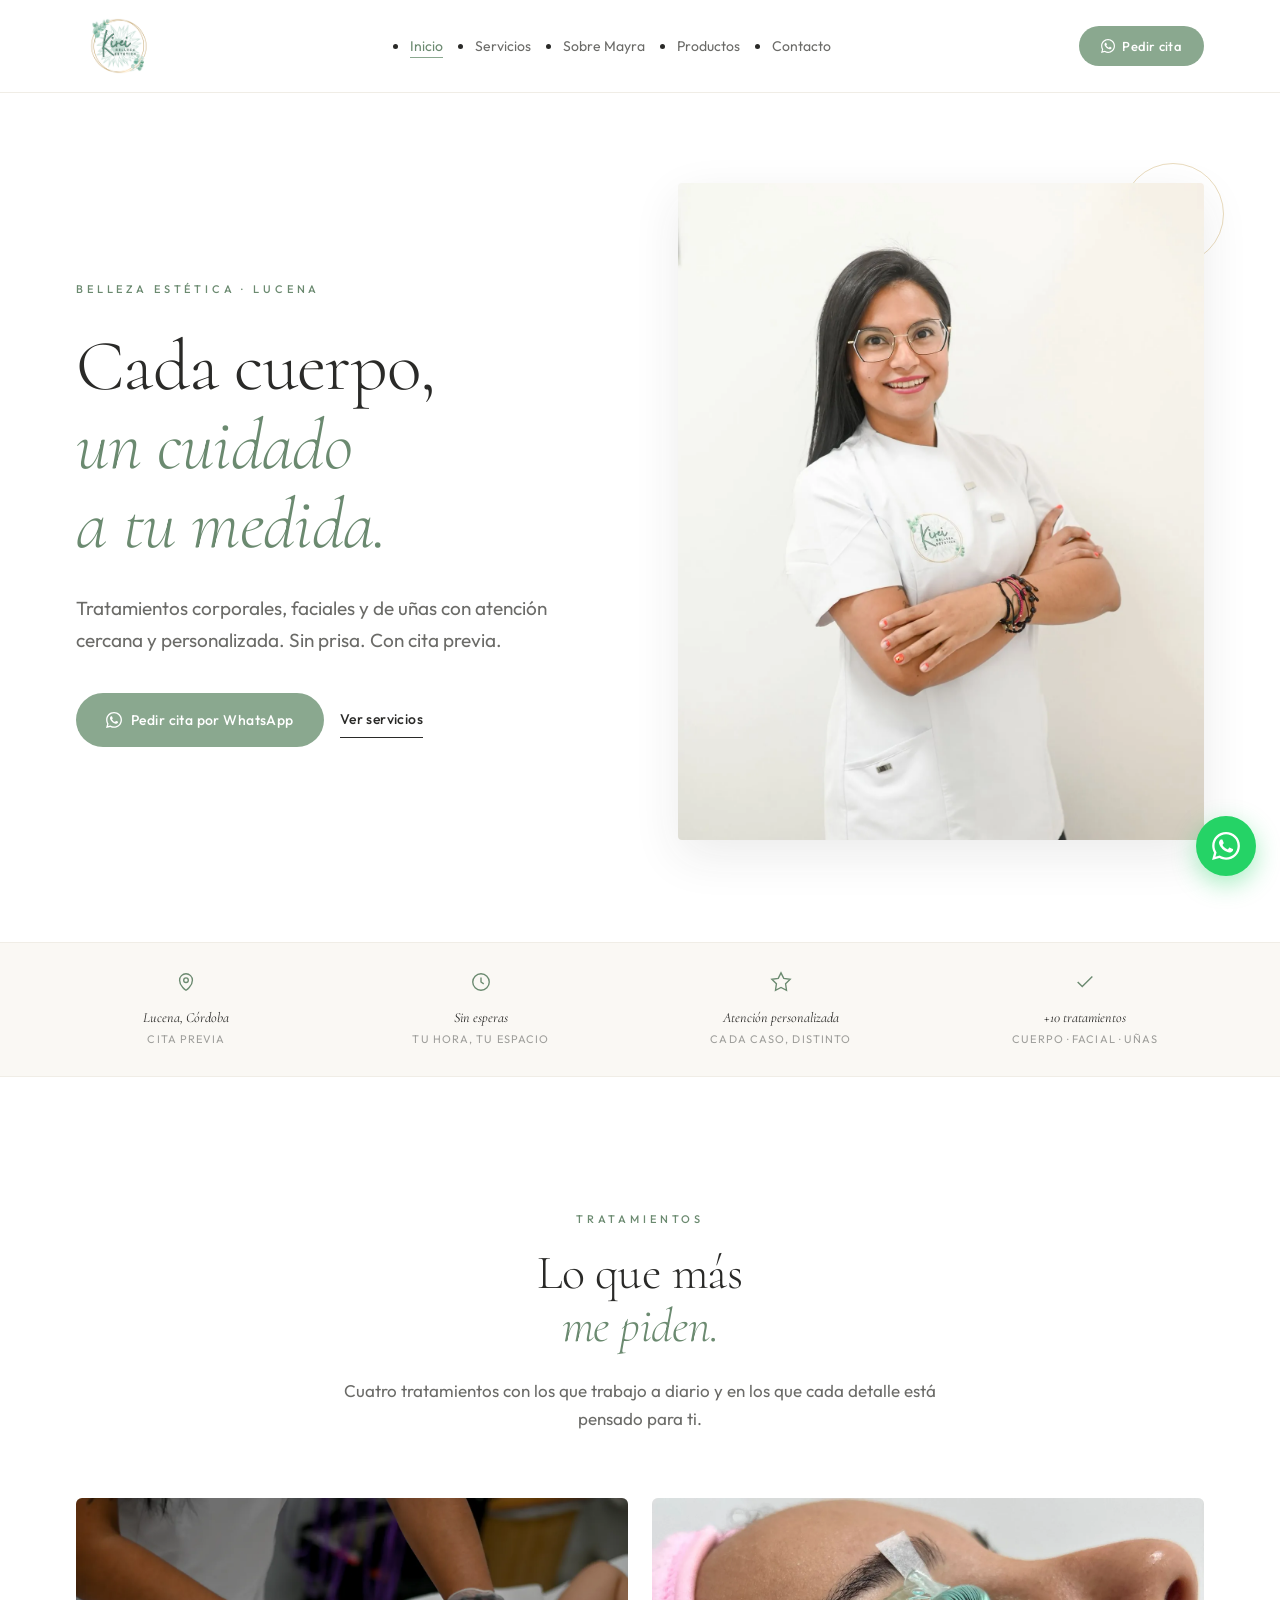
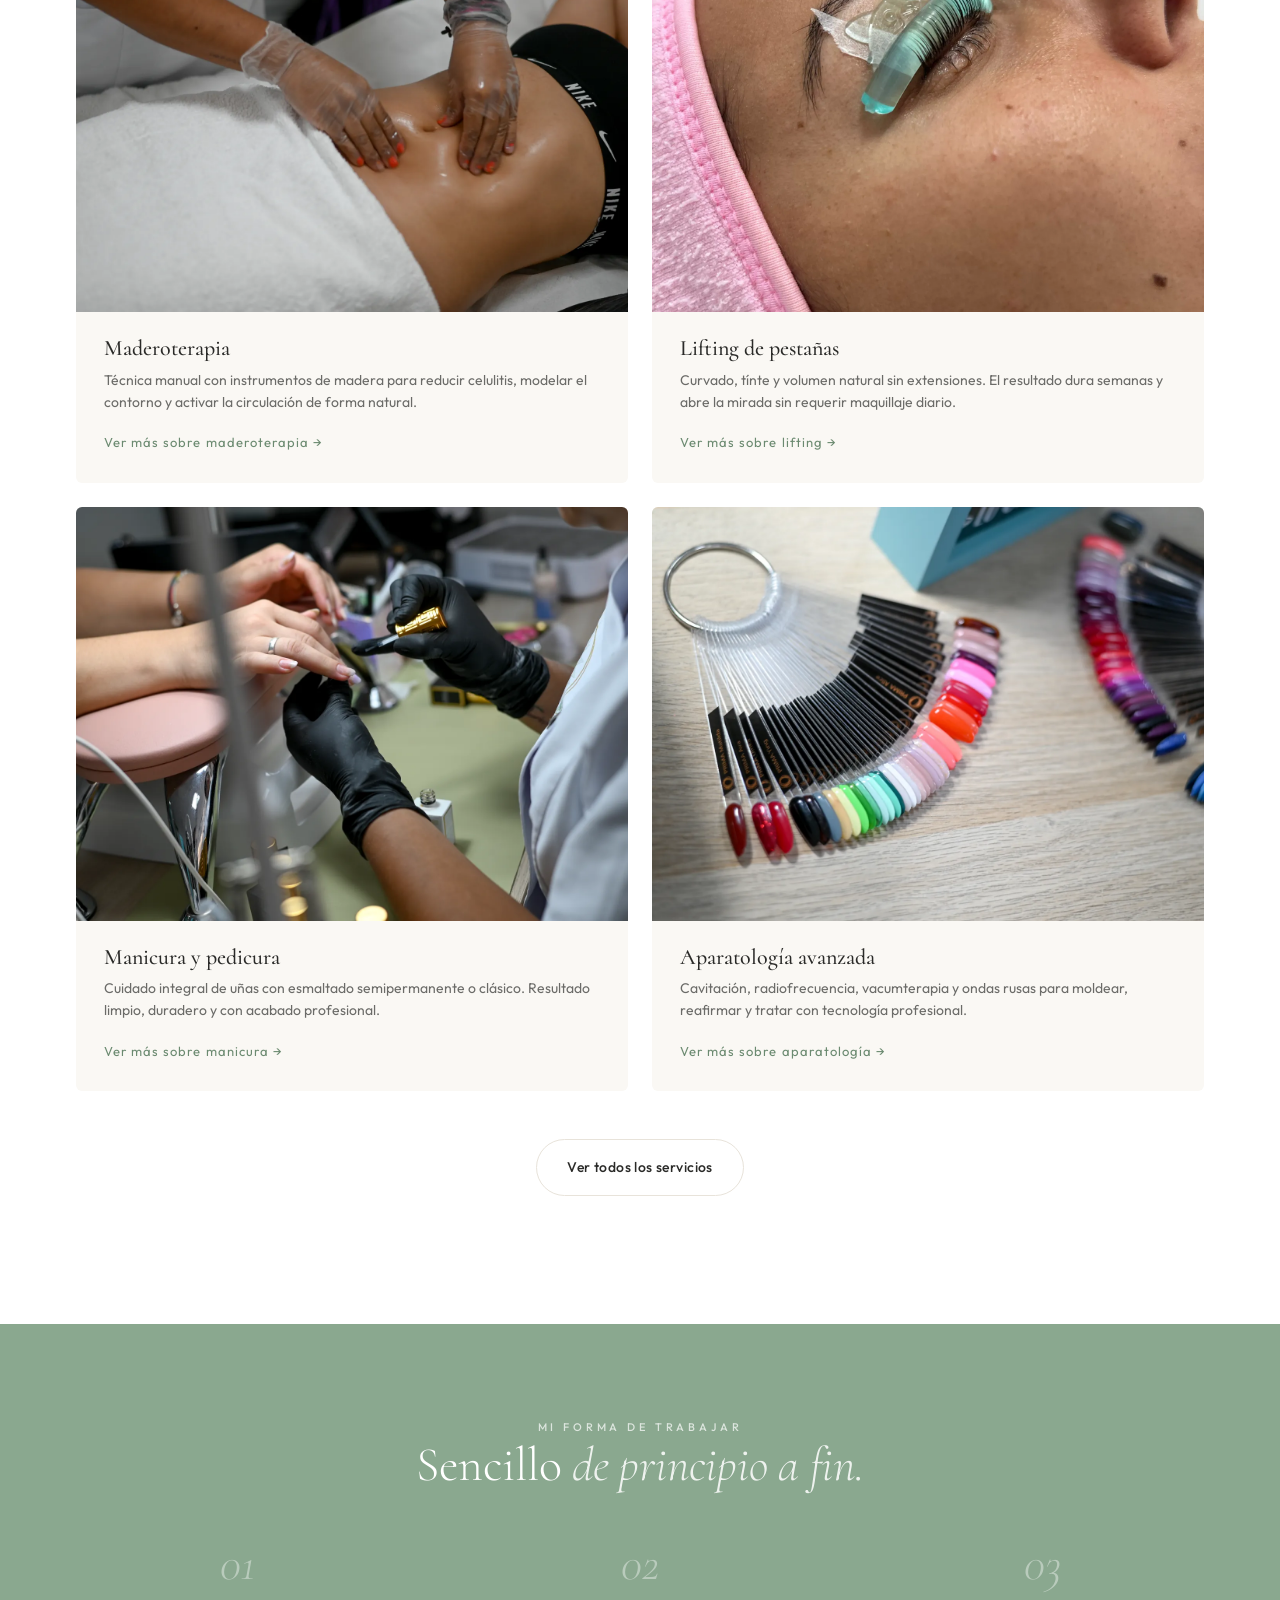
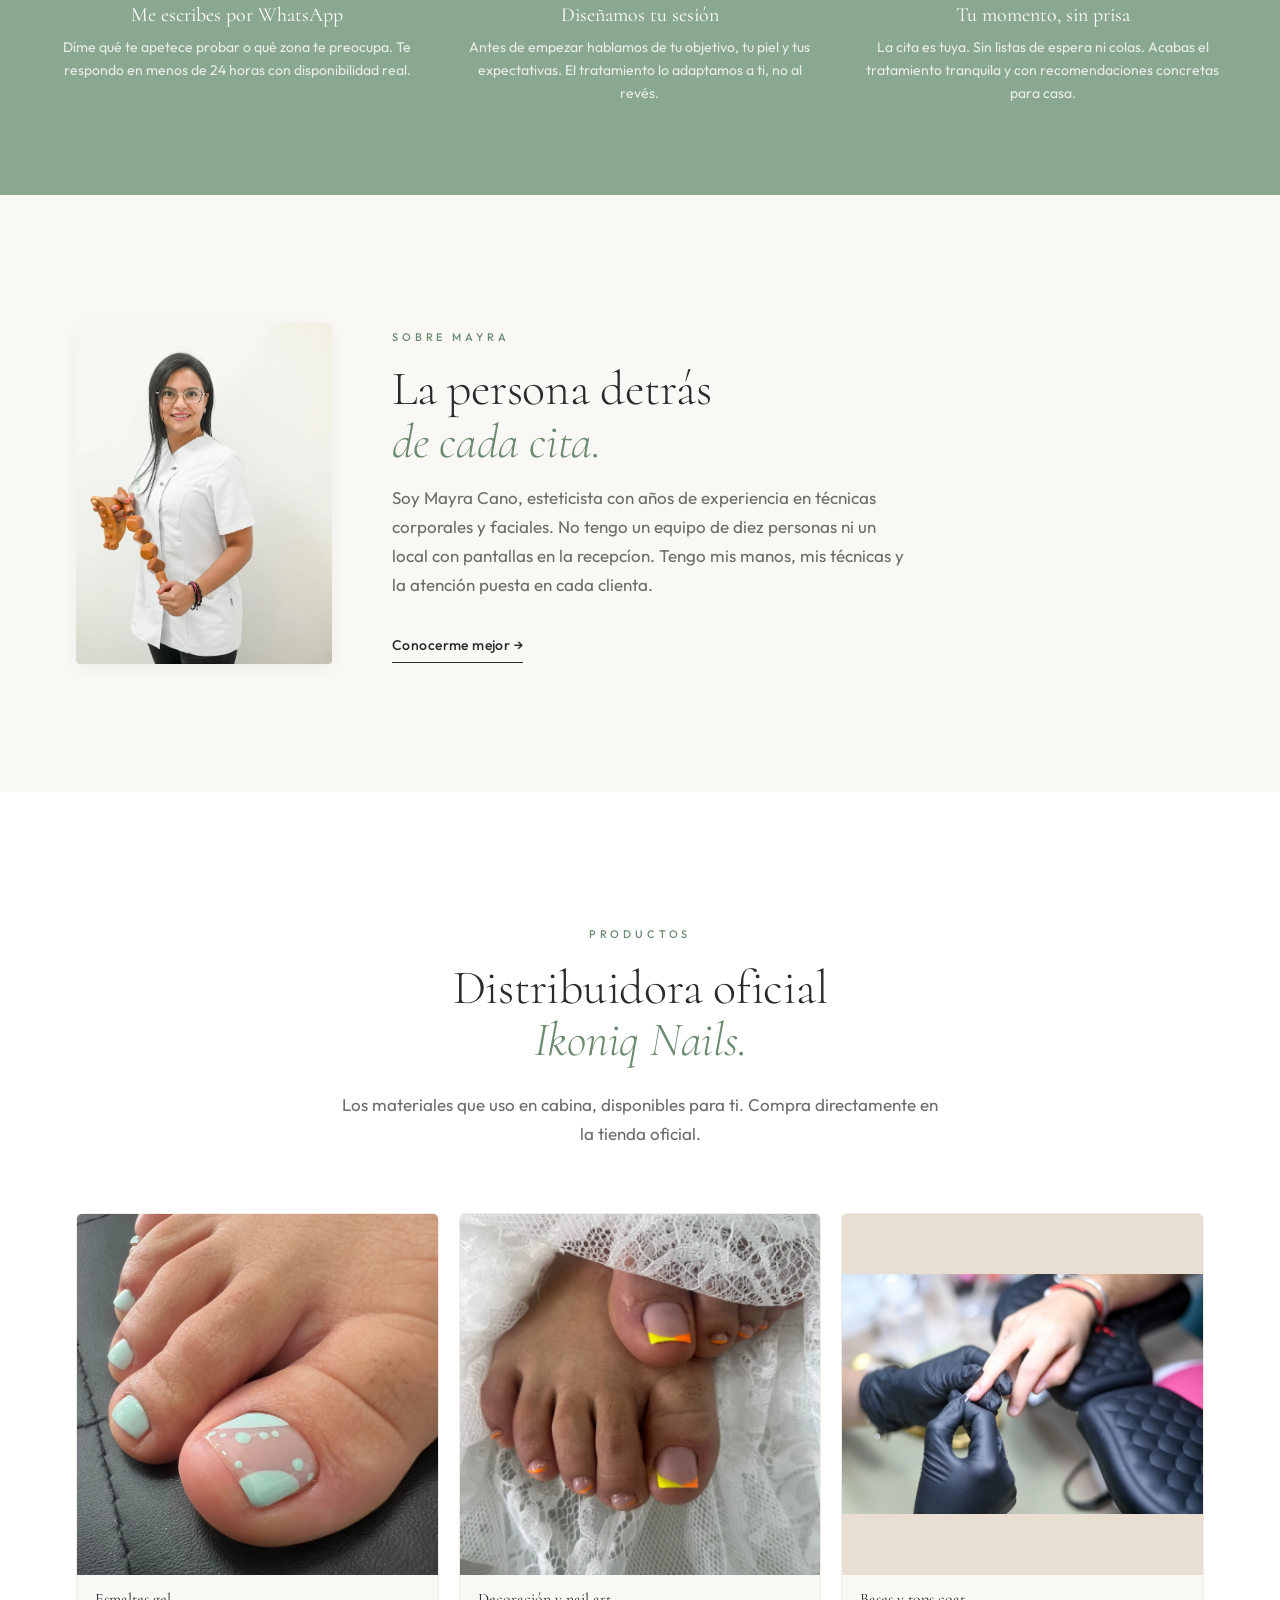
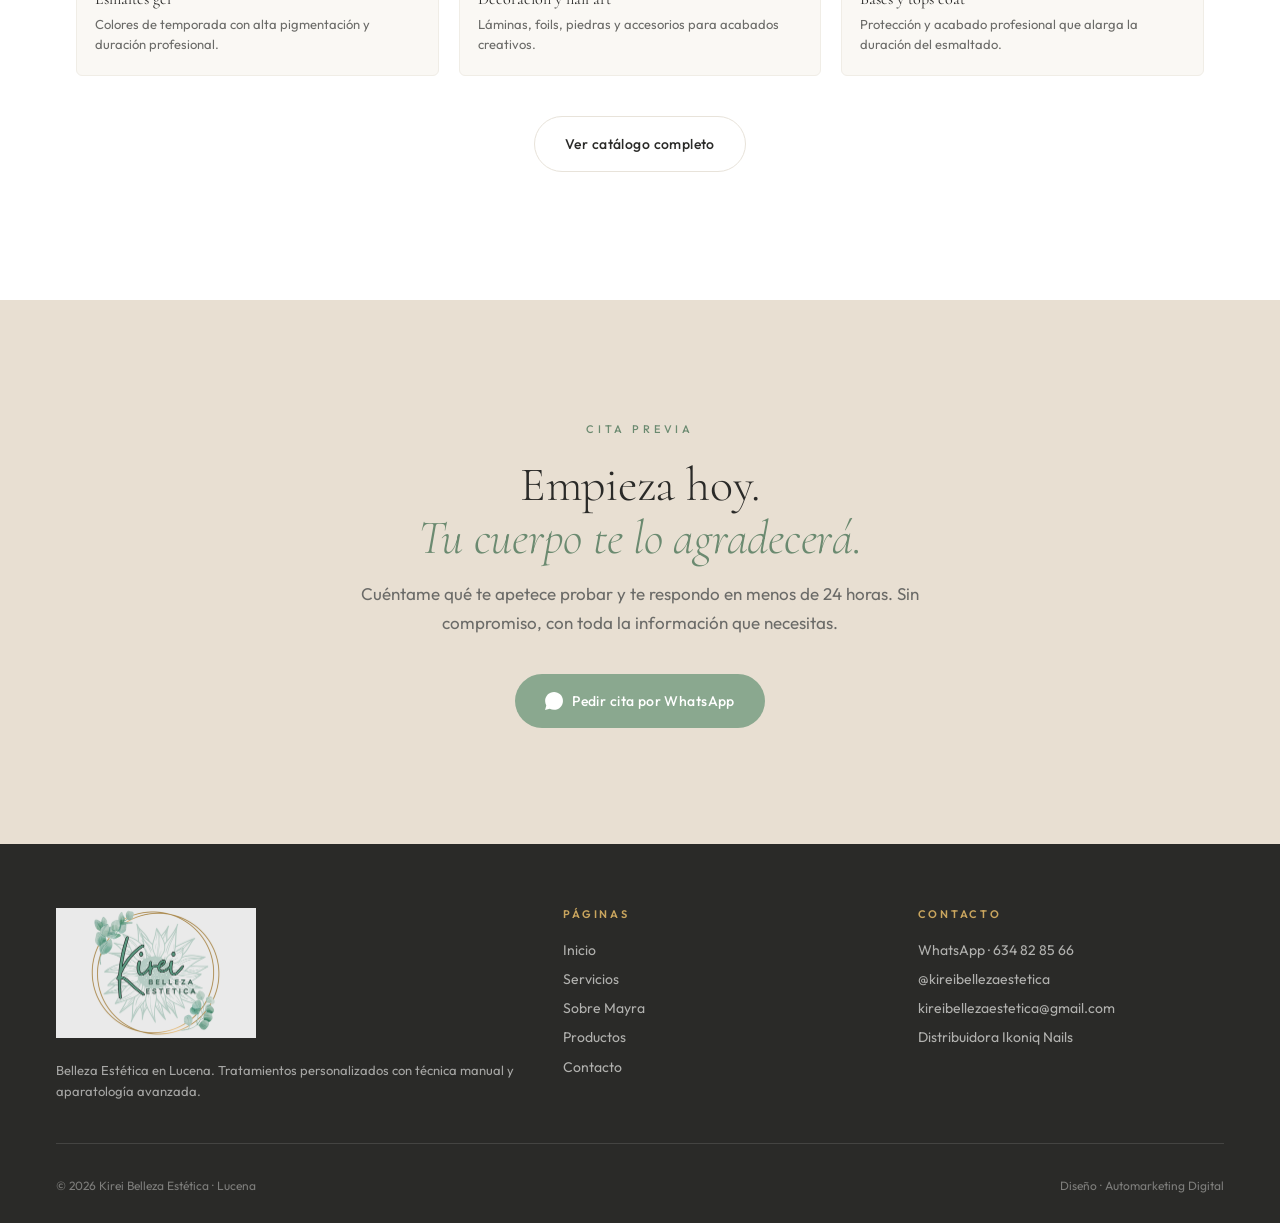
==== commit 475bf31a: "refactor: web v2 multi-página real (5 páginas + catálogo + logo Mayra) V1 era single-page con planti" ====
--- a/index.html
+++ b/index.html
@@ -3,31 +3,25 @@
 <head>
     <meta charset="UTF-8">
     <meta name="viewport" content="width=device-width, initial-scale=1.0">
-    <meta name="theme-color" content="#FAFAF7">
-    <title>Kirei Belleza Estética · Lucena · Maderoterapia, presoterapia, manicura</title>
-    <meta name="description" content="Tratamientos de estética en Lucena con atención personalizada. Maderoterapia, presoterapia, manicura, lifting coreano y aparatología. Cita por WhatsApp.">
-    <meta name="keywords" content="estetica lucena, maderoterapia lucena, presoterapia lucena, manicura pedicura lucena, lifting coreano lucena, depilacion laser lucena, drenaje linfatico lucena, kirei belleza estetica">
+    <meta name="theme-color" content="#FFFFFF">
+    <title>Kirei Belleza Estética · Lucena · Maderoterapia, manicura, lifting pestañas</title>
+    <meta name="description" content="Centro de estética en Lucena. Maderoterapia, presoterapia, manicura, lifting de pestañas y aparatología. Tratamientos con atención personal. Cita por WhatsApp.">
+    <meta name="keywords" content="estetica lucena, maderoterapia lucena, presoterapia lucena, manicura pedicura lucena, lifting coreano lucena, depilacion laser lucena, kirei belleza estetica">
     <meta name="author" content="Kirei Belleza Estética">
-    <meta name="robots" content="index, follow, max-image-preview:large">
+    <meta name="robots" content="noindex, nofollow">
     <meta name="geo.region" content="ES-CO">
     <meta name="geo.placename" content="Lucena, Córdoba">
 
     <link rel="canonical" href="https://kireilucena.com/">
 
-    <meta property="og:title" content="Kirei Belleza Estética · Lucena · Tratamientos personalizados">
-    <meta property="og:description" content="Maderoterapia, presoterapia, manicura, lifting coreano. Atención cercana y profesional en Lucena. Cita por WhatsApp.">
+    <meta property="og:title" content="Kirei Belleza Estética · Lucena">
+    <meta property="og:description" content="Maderoterapia, presoterapia, manicura, lifting de pestañas. Atención cercana y personalizada en Lucena. Cita por WhatsApp.">
     <meta property="og:image" content="assets/img/mayra-portrait-02.jpg">
     <meta property="og:type" content="website">
     <meta property="og:url" content="https://kireilucena.com/">
-    <meta property="og:site_name" content="Kirei Belleza Estética">
     <meta property="og:locale" content="es_ES">
 
-    <meta name="twitter:card" content="summary_large_image">
-    <meta name="twitter:title" content="Kirei Belleza Estética · Lucena">
-    <meta name="twitter:description" content="Maderoterapia, presoterapia, manicura y más en Lucena. Cita por WhatsApp.">
-    <meta name="twitter:image" content="assets/img/mayra-portrait-02.jpg">
-
-    <link rel="icon" href="data:image/svg+xml,%3Csvg xmlns=%27http://www.w3.org/2000/svg%27 viewBox=%270 0 32 32%27%3E%3Crect width=%2732%27 height=%2732%27 fill=%27%23FAFAF7%27/%3E%3Ctext x=%2716%27 y=%2222%27 font-family=%27Georgia%27 font-size=%2218%27 font-style=%27italic%27 fill=%27%238AA88F%27 text-anchor=%27middle%27%3EK%3C/text%3E%3C/svg%3E">
+    <link rel="icon" type="image/png" href="assets/img/favicon.png">
 
     <link rel="preconnect" href="https://fonts.googleapis.com">
     <link rel="preconnect" href="https://fonts.gstatic.com" crossorigin>
@@ -36,7 +30,6 @@
     <link rel="stylesheet" href="assets/css/main.css">
     <link rel="preload" as="image" href="assets/img/mayra-portrait-02.webp" type="image/webp" fetchpriority="high">
 
-    <!-- JSON-LD BeautySalon -->
     <script type="application/ld+json">
     {
         "@context": "https://schema.org",
@@ -44,14 +37,13 @@
         "@id": "https://kireilucena.com/#salon",
         "name": "Kirei Belleza Estética",
         "alternateName": "Kirei Lucena",
-        "description": "Centro de estética en Lucena (Córdoba) con atención personalizada. Maderoterapia, presoterapia, manicura, pedicura, lifting coreano, aparatología corporal y depilación láser.",
+        "description": "Centro de estética en Lucena (Córdoba). Maderoterapia, presoterapia, manicura, pedicura, lifting de pestañas, laminación de cejas, limpieza facial y aparatología corporal.",
         "url": "https://kireilucena.com/",
         "image": "https://kireilucena.com/assets/img/mayra-portrait-02.jpg",
         "telephone": "+34634828566",
         "priceRange": "€€",
         "address": {
             "@type": "PostalAddress",
-            "streetAddress": "Calle Colchados 1, 2ª planta",
             "addressLocality": "Lucena",
             "addressRegion": "Córdoba",
             "addressCountry": "ES"
@@ -65,22 +57,9 @@
             "target": {
                 "@type": "EntryPoint",
                 "urlTemplate": "https://wa.me/34634828566?text=Hola%20Mayra%2C%20quiero%20pedir%20cita",
-                "actionPlatform": ["https://schema.org/DesktopWebPlatform", "https://schema.org/MobileWebPlatform"]
+                "actionPlatform": ["https://schema.org/DesktopWebPlatform","https://schema.org/MobileWebPlatform"]
             }
-        },
-        "makesOffer": [
-            {"@type": "Offer", "itemOffered": {"@type": "Service", "name": "Maderoterapia"}},
-            {"@type": "Offer", "itemOffered": {"@type": "Service", "name": "Presoterapia"}},
-            {"@type": "Offer", "itemOffered": {"@type": "Service", "name": "Manicura y pedicura"}},
-            {"@type": "Offer", "itemOffered": {"@type": "Service", "name": "Drenaje linfático"}},
-            {"@type": "Offer", "itemOffered": {"@type": "Service", "name": "Lifting coreano"}},
-            {"@type": "Offer", "itemOffered": {"@type": "Service", "name": "Laminación de cejas"}},
-            {"@type": "Offer", "itemOffered": {"@type": "Service", "name": "Limpieza facial"}},
-            {"@type": "Offer", "itemOffered": {"@type": "Service", "name": "Hidratación labial"}},
-            {"@type": "Offer", "itemOffered": {"@type": "Service", "name": "Aparatología corporal (cavitación, vacum, radiofrecuencia, ondas rusas)"}},
-            {"@type": "Offer", "itemOffered": {"@type": "Service", "name": "Depilación láser"}},
-            {"@type": "Offer", "itemOffered": {"@type": "Service", "name": "Nutrición (consulta con nutricionista)"}}
-        ]
+        }
     }
     </script>
 </head>
@@ -91,33 +70,32 @@
 <!-- NAV -->
 <nav class="topnav" aria-label="Principal">
     <div class="topnav-inner">
-        <a href="#" class="topnav-brand">
-            Kirei
-            <span class="topnav-brand-tag">Belleza<br>Estética</span>
-        </a>
+        <a href="index.html" class="topnav-brand" aria-label="Kirei Belleza Estética · Inicio"><img src="assets/img/kirei-logo.png" alt="Kirei Belleza Estética"></a>
         <ul class="topnav-links" role="menubar">
-            <li><a href="#servicios">Servicios</a></li>
-            <li><a href="#sobre">Sobre Mayra</a></li>
-            <li><a href="#productos">Productos</a></li>
-            <li><a href="#contacto">Contacto</a></li>
+            <li><a href="index.html" class="is-active">Inicio</a></li>
+            <li><a href="servicios.html">Servicios</a></li>
+            <li><a href="sobre.html">Sobre Mayra</a></li>
+            <li><a href="productos.html">Productos</a></li>
+            <li><a href="contacto.html">Contacto</a></li>
         </ul>
         <a href="https://wa.me/34634828566?text=Hola%20Mayra%2C%20quiero%20pedir%20cita" target="_blank" rel="noopener" class="topnav-cta">
-            <svg width="14" height="14" viewBox="0 0 24 24" fill="currentColor"><path d="M.057 24l1.687-6.163c-1.041-1.804-1.588-3.849-1.587-5.946.003-6.556 5.338-11.891 11.893-11.891 3.181.001 6.167 1.24 8.413 3.488 2.245 2.248 3.481 5.236 3.48 8.414-.003 6.557-5.338 11.892-11.893 11.892-1.99-.001-3.951-.5-5.688-1.448l-6.305 1.654zm6.597-3.807c1.676.995 3.276 1.591 5.392 1.592 5.448 0 9.886-4.434 9.889-9.885.002-5.462-4.415-9.89-9.881-9.892-5.452 0-9.887 4.434-9.889 9.884-.001 2.225.651 3.891 1.746 5.634l-.999 3.648 3.742-.981zm11.387-5.464c-.074-.124-.272-.198-.57-.347-.297-.149-1.758-.868-2.031-.967-.272-.099-.47-.149-.669.149-.198.297-.768.967-.941 1.165-.173.198-.347.223-.644.074-.297-.149-1.255-.462-2.39-1.475-.883-.788-1.48-1.761-1.653-2.059-.173-.297-.018-.458.13-.606.134-.133.297-.347.446-.521.151-.172.2-.296.3-.495.099-.198.05-.372-.025-.521-.075-.148-.669-1.611-.916-2.206-.242-.579-.487-.501-.669-.51l-.57-.01c-.198 0-.52.074-.792.372s-1.04 1.016-1.04 2.479 1.065 2.876 1.213 3.074c.149.198 2.095 3.2 5.076 4.487.709.306 1.263.489 1.694.626.712.226 1.36.194 1.872.118.571-.085 1.758-.719 2.006-1.413.248-.694.248-1.289.173-1.413z"/></svg>
+            <svg width="14" height="14" viewBox="0 0 24 24" fill="currentColor" aria-hidden="true"><path d="M.057 24l1.687-6.163c-1.041-1.804-1.588-3.849-1.587-5.946.003-6.556 5.338-11.891 11.893-11.891 3.181.001 6.167 1.24 8.413 3.488 2.245 2.248 3.481 5.236 3.48 8.414-.003 6.557-5.338 11.892-11.893 11.892-1.99-.001-3.951-.5-5.688-1.448l-6.305 1.654zm6.597-3.807c1.676.995 3.276 1.591 5.392 1.592 5.448 0 9.886-4.434 9.889-9.885.002-5.462-4.415-9.89-9.881-9.892-5.452 0-9.887 4.434-9.889 9.884-.001 2.225.651 3.891 1.746 5.634l-.999 3.648 3.742-.981zm11.387-5.464c-.074-.124-.272-.198-.57-.347-.297-.149-1.758-.868-2.031-.967-.272-.099-.47-.149-.669.149-.198.297-.768.967-.941 1.165-.173.198-.347.223-.644.074-.297-.149-1.255-.462-2.39-1.475-.883-.788-1.48-1.761-1.653-2.059-.173-.297-.018-.458.13-.606.134-.133.297-.347.446-.521.151-.172.2-.296.3-.495.099-.198.05-.372-.025-.521-.075-.148-.669-1.611-.916-2.206-.242-.579-.487-.501-.669-.51l-.57-.01c-.198 0-.52.074-.792.372s-1.04 1.016-1.04 2.479 1.065 2.876 1.213 3.074c.149.198 2.095 3.2 5.076 4.487.709.306 1.263.489 1.694.626.712.226 1.36.194 1.872.118.571-.085 1.758-.719 2.006-1.413.248-.694.248-1.289.173-1.413z"/></svg>
             Pedir cita
         </a>
-        <button class="topnav-burger" id="burger" aria-label="Menú" aria-expanded="false" aria-controls="mobileMenu">
+        <button class="topnav-burger" id="burger" aria-label="Abrir menú" aria-expanded="false" aria-controls="mobileMenu">
             <span></span><span></span><span></span>
         </button>
     </div>
 </nav>
 
 <div class="mobile-menu" id="mobileMenu" aria-hidden="true">
-    <button class="mobile-menu-close" id="mobileMenuClose" aria-label="Cerrar menú">×</button>
-    <a href="#servicios" data-close>Servicios</a>
-    <a href="#sobre" data-close>Sobre Mayra</a>
-    <a href="#productos" data-close>Productos</a>
-    <a href="#contacto" data-close>Contacto</a>
-    <a href="https://wa.me/34634828566?text=Hola%20Mayra%2C%20quiero%20pedir%20cita" target="_blank" rel="noopener" style="color: var(--accent-sage-dark); font-style: italic;">Pedir cita →</a>
+    <button class="mobile-menu-close" id="mobileMenuClose" aria-label="Cerrar menú">&#x2715;</button>
+    <a href="index.html" class="is-active" data-close>Inicio</a>
+    <a href="servicios.html" data-close>Servicios</a>
+    <a href="sobre.html" data-close>Sobre Mayra</a>
+    <a href="productos.html" data-close>Productos</a>
+    <a href="contacto.html" data-close>Contacto</a>
+    <a href="https://wa.me/34634828566?text=Hola%20Mayra%2C%20quiero%20pedir%20cita" target="_blank" rel="noopener" style="color: var(--accent-sage-dark);" data-close>Pedir cita &#x2192;</a>
 </div>
 
 <main id="main">
@@ -126,343 +104,288 @@
 <section class="hero">
     <div class="hero-inner">
         <div class="hero-text fade-in">
-            <span class="eyebrow">Belleza Estética · Lucena</span>
+            <span class="eyebrow">Belleza Estética &middot; Lucena</span>
             <h1>Cada cuerpo,<br><em>un cuidado<br>a tu medida.</em></h1>
-            <p>Maderoterapia, presoterapia, manicura y aparatología en un espacio cuidado. Tratamientos personalizados, sin prisa, con atención cercana.</p>
+            <p>Tratamientos corporales, faciales y de uñas con atención cercana y personalizada. Sin prisa. Con cita previa.</p>
             <div class="hero-cta-group">
                 <a href="https://wa.me/34634828566?text=Hola%20Mayra%2C%20quiero%20pedir%20cita" target="_blank" rel="noopener" class="btn btn-primary">
-                    <svg width="16" height="16" viewBox="0 0 24 24" fill="currentColor"><path d="M.057 24l1.687-6.163c-1.041-1.804-1.588-3.849-1.587-5.946.003-6.556 5.338-11.891 11.893-11.891 3.181.001 6.167 1.24 8.413 3.488 2.245 2.248 3.481 5.236 3.48 8.414-.003 6.557-5.338 11.892-11.893 11.892-1.99-.001-3.951-.5-5.688-1.448l-6.305 1.654zm6.597-3.807c1.676.995 3.276 1.591 5.392 1.592 5.448 0 9.886-4.434 9.889-9.885.002-5.462-4.415-9.89-9.881-9.892-5.452 0-9.887 4.434-9.889 9.884-.001 2.225.651 3.891 1.746 5.634l-.999 3.648 3.742-.981zm11.387-5.464c-.074-.124-.272-.198-.57-.347-.297-.149-1.758-.868-2.031-.967-.272-.099-.47-.149-.669.149-.198.297-.768.967-.941 1.165-.173.198-.347.223-.644.074-.297-.149-1.255-.462-2.39-1.475-.883-.788-1.48-1.761-1.653-2.059-.173-.297-.018-.458.13-.606.134-.133.297-.347.446-.521.151-.172.2-.296.3-.495.099-.198.05-.372-.025-.521-.075-.148-.669-1.611-.916-2.206-.242-.579-.487-.501-.669-.51l-.57-.01c-.198 0-.52.074-.792.372s-1.04 1.016-1.04 2.479 1.065 2.876 1.213 3.074c.149.198 2.095 3.2 5.076 4.487.709.306 1.263.489 1.694.626.712.226 1.36.194 1.872.118.571-.085 1.758-.719 2.006-1.413.248-.694.248-1.289.173-1.413z"/></svg>
+                    <svg width="16" height="16" viewBox="0 0 24 24" fill="currentColor" aria-hidden="true"><path d="M.057 24l1.687-6.163c-1.041-1.804-1.588-3.849-1.587-5.946.003-6.556 5.338-11.891 11.893-11.891 3.181.001 6.167 1.24 8.413 3.488 2.245 2.248 3.481 5.236 3.48 8.414-.003 6.557-5.338 11.892-11.893 11.892-1.99-.001-3.951-.5-5.688-1.448l-6.305 1.654zm6.597-3.807c1.676.995 3.276 1.591 5.392 1.592 5.448 0 9.886-4.434 9.889-9.885.002-5.462-4.415-9.89-9.881-9.892-5.452 0-9.887 4.434-9.889 9.884-.001 2.225.651 3.891 1.746 5.634l-.999 3.648 3.742-.981zm11.387-5.464c-.074-.124-.272-.198-.57-.347-.297-.149-1.758-.868-2.031-.967-.272-.099-.47-.149-.669.149-.198.297-.768.967-.941 1.165-.173.198-.347.223-.644.074-.297-.149-1.255-.462-2.39-1.475-.883-.788-1.48-1.761-1.653-2.059-.173-.297-.018-.458.13-.606.134-.133.297-.347.446-.521.151-.172.2-.296.3-.495.099-.198.05-.372-.025-.521-.075-.148-.669-1.611-.916-2.206-.242-.579-.487-.501-.669-.51l-.57-.01c-.198 0-.52.074-.792.372s-1.04 1.016-1.04 2.479 1.065 2.876 1.213 3.074c.149.198 2.095 3.2 5.076 4.487.709.306 1.263.489 1.694.626.712.226 1.36.194 1.872.118.571-.085 1.758-.719 2.006-1.413.248-.694.248-1.289.173-1.413z"/></svg>
                     Pedir cita por WhatsApp
                 </a>
-                <a href="#servicios" class="btn btn-secondary">Ver tratamientos</a>
+                <a href="servicios.html" class="btn btn-secondary">Ver servicios</a>
             </div>
         </div>
         <div class="hero-img fade-in">
             <picture>
                 <source srcset="assets/img/mayra-portrait-02.webp" type="image/webp">
-                <img src="assets/img/mayra-portrait-02.jpg" alt="Mayra Cano · Kirei Belleza Estética" width="1362" height="2048" fetchpriority="high">
+                <img src="assets/img/mayra-portrait-02.jpg" alt="Mayra Cano, esteticista en Lucena · Kirei Belleza Estética" width="1362" height="2048" fetchpriority="high">
             </picture>
         </div>
     </div>
 </section>
 
 <!-- TRUST BAR -->
-<section class="trust-bar">
+<section class="trust-bar" aria-label="Datos de contacto">
     <div class="trust-bar-inner">
         <div class="trust-item">
-            <span class="trust-item-icon"><svg viewBox="0 0 24 24" fill="none" stroke="currentColor" stroke-width="1.5"><path d="M12 21s-7-4.5-7-11a7 7 0 0 1 14 0c0 6.5-7 11-7 11z"/><circle cx="12" cy="10" r="2.5"/></svg></span>
-            <span class="trust-item-label">Lucena</span>
-            <span class="trust-item-sub">Calle Colchados 1</span>
+            <span class="trust-item-icon" aria-hidden="true">
+                <svg viewBox="0 0 24 24" fill="none" stroke="currentColor" stroke-width="1.5"><path d="M12 21s-7-4.5-7-11a7 7 0 0 1 14 0c0 6.5-7 11-7 11z"/><circle cx="12" cy="10" r="2.5"/></svg>
+            </span>
+            <span class="trust-item-label">Lucena, C&oacute;rdoba</span>
+            <span class="trust-item-sub">Cita previa</span>
         </div>
         <div class="trust-item">
-            <span class="trust-item-icon"><svg viewBox="0 0 24 24" fill="none" stroke="currentColor" stroke-width="1.5"><circle cx="12" cy="12" r="9"/><path d="M12 7v5l3 2"/></svg></span>
-            <span class="trust-item-label">Cita previa</span>
-            <span class="trust-item-sub">Sin esperas</span>
+            <span class="trust-item-icon" aria-hidden="true">
+                <svg viewBox="0 0 24 24" fill="none" stroke="currentColor" stroke-width="1.5"><circle cx="12" cy="12" r="9"/><path d="M12 7v5l3 2"/></svg>
+            </span>
+            <span class="trust-item-label">Sin esperas</span>
+            <span class="trust-item-sub">Tu hora, tu espacio</span>
         </div>
         <div class="trust-item">
-            <span class="trust-item-icon"><svg viewBox="0 0 24 24" fill="none" stroke="currentColor" stroke-width="1.5"><path d="M12 2l3 6 7 1-5 5 1 7-6-3-6 3 1-7-5-5 7-1z"/></svg></span>
-            <span class="trust-item-label">Atención cercana</span>
-            <span class="trust-item-sub">Personalizada</span>
+            <span class="trust-item-icon" aria-hidden="true">
+                <svg viewBox="0 0 24 24" fill="none" stroke="currentColor" stroke-width="1.5"><path d="M12 2l3 6 7 1-5 5 1 7-6-3-6 3 1-7-5-5 7-1z"/></svg>
+            </span>
+            <span class="trust-item-label">Atenci&oacute;n personalizada</span>
+            <span class="trust-item-sub">Cada caso, distinto</span>
         </div>
         <div class="trust-item">
-            <span class="trust-item-icon"><svg viewBox="0 0 24 24" fill="none" stroke="currentColor" stroke-width="1.5"><path d="M20 6L9 17l-5-5"/></svg></span>
-            <span class="trust-item-label">+11 servicios</span>
-            <span class="trust-item-sub">Cuerpo · Facial · Uñas</span>
-        </div>
-    </div>
-</section>
-
-<!-- SERVICIOS -->
-<section class="section" id="servicios">
+            <span class="trust-item-icon" aria-hidden="true">
+                <svg viewBox="0 0 24 24" fill="none" stroke="currentColor" stroke-width="1.5"><path d="M20 6L9 17l-5-5"/></svg>
+            </span>
+            <span class="trust-item-label">+10 tratamientos</span>
+            <span class="trust-item-sub">Cuerpo &middot; Facial &middot; U&ntilde;as</span>
+        </div>
+    </div>
+</section>
+
+<!-- SERVICIOS ESTRELLA -->
+<section class="section home-services" id="servicios">
     <div class="container">
         <header class="section-header fade-in">
             <span class="eyebrow">Tratamientos</span>
-            <h2>Cuidamos tu cuerpo<br><em>de la mano de la técnica.</em></h2>
-            <p>Once tratamientos profesionales agrupados en cuatro áreas para que encuentres lo que buscas con tranquilidad.</p>
+            <h2>Lo que m&aacute;s<br><em>me piden.</em></h2>
+            <p>Cuatro tratamientos con los que trabajo a diario y en los que cada detalle est&aacute; pensado para ti.</p>
         </header>
-
-        <!-- Cat 1: Corporal (estrella) -->
-        <div class="servicios-cat fade-in">
-            <div class="servicios-cat-header">
-                <span class="servicios-cat-number">01</span>
-                <h3 class="servicios-cat-name">Estética <em>corporal</em></h3>
-            </div>
-            <div class="servicios-grid">
-                <div class="servicio-card">
+        <div class="home-services-grid fade-in">
+            <!-- Maderoterapia -->
+            <div class="home-service-card">
+                <div class="home-service-img">
+                    <picture>
+                        <source srcset="assets/img/corporal-detalle-01.webp" type="image/webp">
+                        <img src="assets/img/corporal-detalle-01.jpg" alt="Maderoterapia corporal" loading="lazy">
+                    </picture>
+                </div>
+                <div class="home-service-body">
                     <h3>Maderoterapia</h3>
-                    <p>Técnica manual con instrumentos de madera para reducir celulitis, modelar el contorno y activar la circulación.</p>
-                    <span class="servicio-tag">Tratamiento estrella</span>
-                </div>
-                <div class="servicio-card">
-                    <h3>Presoterapia</h3>
-                    <p>Drenaje del cuerpo mediante presión controlada. Ideal para piernas pesadas, retención de líquidos y recuperación muscular.</p>
-                    <span class="servicio-tag">Tratamiento estrella</span>
-                </div>
-                <div class="servicio-card">
-                    <h3>Drenaje linfático</h3>
-                    <p>Masaje manual suave que activa el sistema linfático y reduce la inflamación de forma natural.</p>
-                </div>
-            </div>
-        </div>
-
-        <!-- Cat 2: Uñas (estrella) -->
-        <div class="servicios-cat fade-in">
-            <div class="servicios-cat-header">
-                <span class="servicios-cat-number">02</span>
-                <h3 class="servicios-cat-name">Manicura <em>y pedicura</em></h3>
-            </div>
-            <div class="servicios-grid">
-                <div class="servicio-card">
-                    <h3>Manicura completa</h3>
-                    <p>Cuidado integral de uñas con esmaltado tradicional o semipermanente. Resultado limpio y duradero.</p>
-                    <span class="servicio-tag">Tratamiento estrella</span>
-                </div>
-                <div class="servicio-card">
-                    <h3>Pedicura completa</h3>
-                    <p>Cuidado profesional de los pies, eliminación de durezas y esmaltado a elegir. Sensación de descanso real.</p>
-                </div>
-            </div>
-        </div>
-
-        <!-- Cat 3: Facial -->
-        <div class="servicios-cat fade-in">
-            <div class="servicios-cat-header">
-                <span class="servicios-cat-number">03</span>
-                <h3 class="servicios-cat-name">Estética <em>facial</em></h3>
-            </div>
-            <div class="servicios-grid">
-                <div class="servicio-card">
-                    <h3>Limpieza facial</h3>
-                    <p>Limpieza profunda con extracción de impurezas, exfoliación y mascarilla personalizada según tu tipo de piel.</p>
-                </div>
-                <div class="servicio-card">
-                    <h3>Lifting coreano</h3>
-                    <p>Técnica de masaje manual facial que reafirma, redensifica y devuelve luminosidad sin agujas ni cirugía.</p>
-                </div>
-                <div class="servicio-card">
-                    <h3>Laminación de cejas</h3>
-                    <p>Tratamiento que ordena y fija las cejas para conseguir un efecto pelo a pelo natural durante semanas.</p>
-                </div>
-                <div class="servicio-card">
-                    <h3>Hidratación labial</h3>
-                    <p>Exfoliación, hidratación y reparación de labios. Pieles más suaves y un acabado luminoso.</p>
-                </div>
-            </div>
-        </div>
-
-        <!-- Cat 4: Aparatología -->
-        <div class="servicios-cat fade-in">
-            <div class="servicios-cat-header">
-                <span class="servicios-cat-number">04</span>
-                <h3 class="servicios-cat-name">Aparatología <em>avanzada</em></h3>
-            </div>
-            <div class="servicios-grid">
-                <div class="servicio-card">
-                    <h3>Cavitación y vacumterapia</h3>
-                    <p>Reducción localizada de grasa y celulitis combinando cavitación ultrasónica con tratamiento por succión controlada.</p>
-                </div>
-                <div class="servicio-card">
-                    <h3>Radiofrecuencia y ondas rusas</h3>
-                    <p>Reafirmación y tonificación muscular avanzada. Resultados visibles desde las primeras sesiones.</p>
-                </div>
-                <div class="servicio-card">
-                    <h3>Depilación láser</h3>
-                    <p>Depilación duradera con tecnología profesional, segura para todos los fototipos. Consulta zonas y precios.</p>
-                </div>
-                <div class="servicio-card">
-                    <h3>Consulta nutricional</h3>
-                    <p>Acompañamiento de una nutricionista colaboradora para complementar el tratamiento estético con hábitos sanos.</p>
-                    <span class="servicio-tag">Servicio externo</span>
-                </div>
-            </div>
-        </div>
-    </div>
-</section>
-
-<!-- SOBRE MAYRA -->
-<section class="section sobre" id="sobre">
-    <div class="sobre-inner">
-        <div class="sobre-img fade-in">
+                    <p>T&eacute;cnica manual con instrumentos de madera para reducir celulitis, modelar el contorno y activar la circulaci&oacute;n de forma natural.</p>
+                    <a href="servicios.html#corporal" class="home-service-link">Ver m&aacute;s sobre maderoterapia &#x2192;</a>
+                </div>
+            </div>
+            <!-- Lifting pestañas -->
+            <div class="home-service-card">
+                <div class="home-service-img">
+                    <picture>
+                        <source srcset="assets/img/lifting-pestanas-02.webp" type="image/webp">
+                        <img src="assets/img/lifting-pestanas-02.jpg" alt="Lifting de pestañas resultado" loading="lazy">
+                    </picture>
+                </div>
+                <div class="home-service-body">
+                    <h3>Lifting de pesta&ntilde;as</h3>
+                    <p>Curvado, t&iacute;nte y volumen natural sin extensiones. El resultado dura semanas y abre la mirada sin requerir maquillaje diario.</p>
+                    <a href="servicios.html#facial" class="home-service-link">Ver m&aacute;s sobre lifting &#x2192;</a>
+                </div>
+            </div>
+            <!-- Manicura -->
+            <div class="home-service-card">
+                <div class="home-service-img">
+                    <picture>
+                        <source srcset="assets/img/manicura-trabajo-01.webp" type="image/webp">
+                        <img src="assets/img/manicura-trabajo-01.jpg" alt="Manicura profesional en proceso" loading="lazy">
+                    </picture>
+                </div>
+                <div class="home-service-body">
+                    <h3>Manicura y pedicura</h3>
+                    <p>Cuidado integral de u&ntilde;as con esmaltado semipermanente o cl&aacute;sico. Resultado limpio, duradero y con acabado profesional.</p>
+                    <a href="servicios.html#unas" class="home-service-link">Ver m&aacute;s sobre manicura &#x2192;</a>
+                </div>
+            </div>
+            <!-- Aparatología -->
+            <div class="home-service-card">
+                <div class="home-service-img">
+                    <picture>
+                        <source srcset="assets/img/estetica-corporal-01.webp" type="image/webp">
+                        <img src="assets/img/estetica-corporal-01.jpg" alt="Aparatología corporal" loading="lazy">
+                    </picture>
+                </div>
+                <div class="home-service-body">
+                    <h3>Aparatolog&iacute;a avanzada</h3>
+                    <p>Cavitaci&oacute;n, radiofrecuencia, vacumterapia y ondas rusas para moldear, reafirmar y tratar con tecnolog&iacute;a profesional.</p>
+                    <a href="servicios.html#aparatologia" class="home-service-link">Ver m&aacute;s sobre aparatolog&iacute;a &#x2192;</a>
+                </div>
+            </div>
+        </div>
+        <div class="home-services-footer fade-in">
+            <a href="servicios.html" class="btn btn-outline">Ver todos los servicios</a>
+        </div>
+    </div>
+</section>
+
+<!-- COMO TRABAJO -->
+<section class="como-trabajo" aria-label="Cómo trabajo">
+    <div class="como-trabajo-inner fade-in">
+        <span class="eyebrow">Mi forma de trabajar</span>
+        <h2>Sencillo <em>de principio a fin.</em></h2>
+        <div class="como-trabajo-steps">
+            <div class="como-paso">
+                <div class="como-paso-num">01</div>
+                <h3>Me escribes por WhatsApp</h3>
+                <p>D&iacute;me qu&eacute; te apetece probar o qu&eacute; zona te preocupa. Te respondo en menos de 24 horas con disponibilidad real.</p>
+            </div>
+            <div class="como-paso">
+                <div class="como-paso-num">02</div>
+                <h3>Dise&ntilde;amos tu sesi&oacute;n</h3>
+                <p>Antes de empezar hablamos de tu objetivo, tu piel y tus expectativas. El tratamiento lo adaptamos a ti, no al rev&eacute;s.</p>
+            </div>
+            <div class="como-paso">
+                <div class="como-paso-num">03</div>
+                <h3>Tu momento, sin prisa</h3>
+                <p>La cita es tuya. Sin listas de espera ni colas. Acabas el tratamiento tranquila y con recomendaciones concretas para casa.</p>
+            </div>
+        </div>
+    </div>
+</section>
+
+<!-- SOBRE TEASER -->
+<section class="section sobre-teaser" id="sobre">
+    <div class="sobre-teaser-inner fade-in">
+        <div class="sobre-teaser-img">
             <picture>
                 <source srcset="assets/img/mayra-portrait-01.webp" type="image/webp">
-                <img src="assets/img/mayra-portrait-01.jpg" alt="Mayra Cano · esteticista en Lucena" width="1362" height="2048" loading="lazy">
+                <img src="assets/img/mayra-portrait-01.jpg" alt="Mayra Cano, esteticista" loading="lazy">
             </picture>
         </div>
-        <div class="sobre-text fade-in">
+        <div class="sobre-teaser-text">
             <span class="eyebrow">Sobre Mayra</span>
-            <h2>Tu cuerpo, mi <em>especialidad.</em></h2>
-            <p>Soy Mayra Cano, esteticista y la persona detrás de Kirei. Llevo años dedicándome a la estética con un objetivo claro: que cada persona que entra por mi puerta salga sintiéndose mejor de lo que llegó.</p>
-            <div class="sobre-quote">
-                "No creo en tratamientos en serie. Cada cuerpo es distinto y cada cita la diseño contigo."
-            </div>
-            <p>Trabajo con técnicas manuales y aparatología avanzada en un espacio íntimo, sin prisa y con cita previa. Si necesitas más de lo que ofrezco, te derivo a la nutricionista colaboradora — porque el resultado bueno suele requerir un equipo.</p>
-            <div class="sobre-signature">
-                <div>
-                    <div class="sobre-signature-name">Mayra Cano</div>
-                    <div class="sobre-signature-role">Esteticista · Lucena</div>
-                </div>
-            </div>
-        </div>
-    </div>
-</section>
-
-<!-- GALERÍA TRATAMIENTOS -->
-<section class="section galeria" id="trabajos">
-    <header class="section-header fade-in">
-        <span class="eyebrow">Mi trabajo</span>
-        <h2>Resultados <em>reales.</em></h2>
-        <p>Una pequeña selección de tratamientos recientes. Cada cliente, una historia distinta.</p>
-    </header>
-    <div class="galeria-grid">
-        <a href="https://wa.me/34634828566?text=Hola%20Mayra%2C%20me%20interesa%20la%20maderoterapia" target="_blank" rel="noopener" class="galeria-item">
-            <picture><source srcset="assets/img/manicura-trabajo-01.webp" type="image/webp"><img src="assets/img/manicura-trabajo-01.jpg" alt="Manicura profesional Kirei" loading="lazy"></picture>
+            <h2>La persona detr&aacute;s<br><em>de cada cita.</em></h2>
+            <p>Soy Mayra Cano, esteticista con a&ntilde;os de experiencia en t&eacute;cnicas corporales y faciales. No tengo un equipo de diez personas ni un local con pantallas en la recepc&iacute;on. Tengo mis manos, mis t&eacute;cnicas y la atenci&oacute;n puesta en cada clienta.</p>
+            <a href="sobre.html" class="btn btn-secondary">Conocerme mejor &#x2192;</a>
+        </div>
+    </div>
+</section>
+
+<!-- PRODUCTOS TEASER -->
+<section class="section productos-teaser" id="productos">
+    <div class="container">
+        <header class="section-header fade-in">
+            <span class="eyebrow">Productos</span>
+            <h2>Distribuidora oficial<br><em>Ikoniq Nails.</em></h2>
+            <p>Los materiales que uso en cabina, disponibles para ti. Compra directamente en la tienda oficial.</p>
+        </header>
+        <div class="productos-teaser-grid fade-in">
+            <div class="product-card-mini">
+                <div class="product-card-mini-img">
+                    <picture>
+                        <source srcset="assets/img/manicura-pastel-01.webp" type="image/webp">
+                        <img src="assets/img/manicura-pastel-01.jpg" alt="Esmaltes gel Ikoniq Nails" loading="lazy">
+                    </picture>
+                </div>
+                <div class="product-card-mini-body">
+                    <h4>Esmaltes gel</h4>
+                    <p>Colores de temporada con alta pigmentaci&oacute;n y duraci&oacute;n profesional.</p>
+                </div>
+            </div>
+            <div class="product-card-mini">
+                <div class="product-card-mini-img">
+                    <picture>
+                        <source srcset="assets/img/manicura-neon-01.webp" type="image/webp">
+                        <img src="assets/img/manicura-neon-01.jpg" alt="Decoraciones y nail art Ikoniq" loading="lazy">
+                    </picture>
+                </div>
+                <div class="product-card-mini-body">
+                    <h4>Decoraci&oacute;n y nail art</h4>
+                    <p>L&aacute;minas, foils, piedras y accesorios para acabados creativos.</p>
+                </div>
+            </div>
+            <div class="product-card-mini">
+                <div class="product-card-mini-img">
+                    <picture>
+                        <source srcset="assets/img/manicura-proceso-01.webp" type="image/webp">
+                        <img src="assets/img/manicura-proceso-01.jpg" alt="Bases y tops Ikoniq Nails" loading="lazy">
+                    </picture>
+                </div>
+                <div class="product-card-mini-body">
+                    <h4>Bases y tops coat</h4>
+                    <p>Protecci&oacute;n y acabado profesional que alarga la duraci&oacute;n del esmaltado.</p>
+                </div>
+            </div>
+        </div>
+        <div class="productos-teaser-footer fade-in">
+            <a href="productos.html" class="btn btn-outline">Ver cat&aacute;logo completo</a>
+        </div>
+    </div>
+</section>
+
+<!-- CTA FINAL -->
+<section class="cta-final" aria-label="Reservar cita">
+    <div class="cta-final-inner fade-in">
+        <span class="eyebrow">Cita previa</span>
+        <h2>Empieza hoy.<br><em>Tu cuerpo te lo agradecer&aacute;.</em></h2>
+        <p>Cu&eacute;ntame qu&eacute; te apetece probar y te respondo en menos de 24 horas. Sin compromiso, con toda la informaci&oacute;n que necesitas.</p>
+        <a href="https://wa.me/34634828566?text=Hola%20Mayra%2C%20quiero%20pedir%20cita" target="_blank" rel="noopener" class="btn btn-primary">
+            <svg width="18" height="18" viewBox="0 0 24 24" fill="currentColor" aria-hidden="true"><path d="M.057 24l1.687-6.163c-1.041-1.804-1.588-3.849-1.587-5.946.003-6.556 5.338-11.891 11.893-11.891 3.181.001 6.167 1.24 8.413 3.488 2.245 2.248 3.481 5.236 3.48 8.414-.003 6.557-5.338 11.892-11.893 11.892-1.99-.001-3.951-.5-5.688-1.448l-6.305 1.654z"/></svg>
+            Pedir cita por WhatsApp
         </a>
-        <a href="https://wa.me/34634828566?text=Hola%20Mayra%2C%20me%20interesa%20la%20presoterapia" target="_blank" rel="noopener" class="galeria-item">
-            <picture><source srcset="assets/img/medicion-cintura-01.webp" type="image/webp"><img src="assets/img/medicion-cintura-01.jpg" alt="Tratamiento corporal" loading="lazy"></picture>
-        </a>
-        <a href="https://wa.me/34634828566?text=Hola%20Mayra%2C%20me%20interesa%20la%20manicura" target="_blank" rel="noopener" class="galeria-item">
-            <picture><source srcset="assets/img/manicura-pastel-01.webp" type="image/webp"><img src="assets/img/manicura-pastel-01.jpg" alt="Manicura color pastel" loading="lazy"></picture>
-        </a>
-        <a href="https://wa.me/34634828566?text=Hola%20Mayra%2C%20me%20interesa%20el%20lifting%20cor%C3%A9ano" target="_blank" rel="noopener" class="galeria-item">
-            <picture><source srcset="assets/img/lifting-pestanas-03.webp" type="image/webp"><img src="assets/img/lifting-pestanas-03.jpg" alt="Lifting de pestañas" loading="lazy"></picture>
-        </a>
-        <a href="https://wa.me/34634828566?text=Hola%20Mayra%2C%20me%20interesa%20la%20manicura" target="_blank" rel="noopener" class="galeria-item">
-            <picture><source srcset="assets/img/manicura-neon-01.webp" type="image/webp"><img src="assets/img/manicura-neon-01.jpg" alt="Pedicura neón" loading="lazy"></picture>
-        </a>
-        <a href="https://wa.me/34634828566?text=Hola%20Mayra%2C%20me%20interesa%20la%20lamininaci%C3%B3n%20de%20cejas" target="_blank" rel="noopener" class="galeria-item">
-            <picture><source srcset="assets/img/cejas-comparativa-01.webp" type="image/webp"><img src="assets/img/cejas-comparativa-01.jpg" alt="Laminación de cejas resultado" loading="lazy"></picture>
-        </a>
-    </div>
-</section>
-
-<!-- PRODUCTOS IKONIQNAILS -->
-<section class="section productos" id="productos">
-    <div class="productos-content fade-in">
-        <span class="eyebrow">Productos</span>
-        <h2>También distribuyo<br><em>Ikoniq Nails.</em></h2>
-        <p>Si te apasiona el cuidado de las uñas, también soy distribuidora oficial de Ikoniq Nails. Materiales profesionales para uso particular o para tu salón.</p>
-        <a href="https://ikoniqnails.com/eu/checkout/cart" target="_blank" rel="noopener" class="productos-cta">
-            Ver el catálogo →
-        </a>
-    </div>
-</section>
-
-<!-- CONTACTO -->
-<section class="section contacto" id="contacto">
-    <div class="contacto-inner">
-        <div class="contacto-info fade-in">
-            <span class="eyebrow">Cita previa</span>
-            <h2>Hablemos<br><em>sin compromiso.</em></h2>
-            <p class="lead">Cuéntame qué te apetece probar y te respondo personalmente por WhatsApp en menos de 24 horas.</p>
-
-            <div class="contacto-rows">
-                <div class="contacto-row">
-                    <span class="contacto-row-icon"><svg viewBox="0 0 24 24" fill="currentColor"><path d="M.057 24l1.687-6.163c-1.041-1.804-1.588-3.849-1.587-5.946.003-6.556 5.338-11.891 11.893-11.891 3.181.001 6.167 1.24 8.413 3.488 2.245 2.248 3.481 5.236 3.48 8.414-.003 6.557-5.338 11.892-11.893 11.892-1.99-.001-3.951-.5-5.688-1.448l-6.305 1.654z"/></svg></span>
-                    <div class="contacto-row-content">
-                        <div class="contacto-row-label">WhatsApp (cita)</div>
-                        <div class="contacto-row-value"><a href="https://wa.me/34634828566?text=Hola%20Mayra%2C%20quiero%20pedir%20cita" target="_blank" rel="noopener">634 82 85 66</a></div>
-                    </div>
-                </div>
-                <div class="contacto-row">
-                    <span class="contacto-row-icon"><svg viewBox="0 0 24 24" fill="none" stroke="currentColor" stroke-width="1.5"><path d="M12 21s-7-4.5-7-11a7 7 0 0 1 14 0c0 6.5-7 11-7 11z"/><circle cx="12" cy="10" r="2.5"/></svg></span>
-                    <div class="contacto-row-content">
-                        <div class="contacto-row-label">Ubicación</div>
-                        <div class="contacto-row-value">Calle Colchados 1, 2ª planta<br>Lucena, Córdoba</div>
-                    </div>
-                </div>
-                <div class="contacto-row">
-                    <span class="contacto-row-icon"><svg viewBox="0 0 24 24" fill="none" stroke="currentColor" stroke-width="1.5"><rect x="2" y="6" width="20" height="14" rx="2"/><path d="M2 7l10 7 10-7"/></svg></span>
-                    <div class="contacto-row-content">
-                        <div class="contacto-row-label">Email</div>
-                        <div class="contacto-row-value"><a href="mailto:kireibellezaestetica@gmail.com">kireibellezaestetica@gmail.com</a></div>
-                    </div>
-                </div>
-                <div class="contacto-row">
-                    <span class="contacto-row-icon"><svg viewBox="0 0 24 24" fill="none" stroke="currentColor" stroke-width="1.5"><rect x="3" y="3" width="18" height="18" rx="4"/><circle cx="12" cy="12" r="3.5"/><circle cx="17.5" cy="6.5" r="1" fill="currentColor"/></svg></span>
-                    <div class="contacto-row-content">
-                        <div class="contacto-row-label">Instagram</div>
-                        <div class="contacto-row-value"><a href="https://instagram.com/kireibellezaestetica" target="_blank" rel="noopener">@kireibellezaestetica</a></div>
-                    </div>
-                </div>
-            </div>
-        </div>
-
-        <div class="contacto-form-wrap fade-in">
-            <form class="contacto-form" id="contactForm" action="https://wa.me/34634828566" method="get" novalidate>
-                <div class="form-row">
-                    <label for="nombre">Tu nombre</label>
-                    <input type="text" id="nombre" name="nombre" required autocomplete="name">
-                </div>
-                <div class="form-row">
-                    <label for="servicio">Servicio de interés</label>
-                    <select id="servicio" name="servicio">
-                        <option value="">Elige uno (opcional)</option>
-                        <option value="Maderoterapia">Maderoterapia</option>
-                        <option value="Presoterapia">Presoterapia</option>
-                        <option value="Manicura y pedicura">Manicura y pedicura</option>
-                        <option value="Lifting coreano">Lifting coreano</option>
-                        <option value="Laminación de cejas">Laminación de cejas</option>
-                        <option value="Limpieza facial">Limpieza facial</option>
-                        <option value="Depilación láser">Depilación láser</option>
-                        <option value="Aparatología (cavitación, radiofrecuencia)">Aparatología</option>
-                        <option value="Drenaje linfático">Drenaje linfático</option>
-                        <option value="Nutrición">Nutrición</option>
-                        <option value="Otro / no estoy segura">Otro / no estoy segura</option>
-                    </select>
-                </div>
-                <div class="form-row">
-                    <label for="mensaje">Lo que quieres contarme</label>
-                    <textarea id="mensaje" name="text" rows="3" placeholder="Ej: me gustaría probar maderoterapia, ¿qué tarde tienes hueco?"></textarea>
-                </div>
-                <button type="submit" class="contacto-submit">Enviar por WhatsApp</button>
-                <p style="font-size: 12px; color: var(--text-mute); margin: 8px 0 0;">Te abre WhatsApp con tu mensaje rellenado. No se queda nada guardado en la web.</p>
-            </form>
-        </div>
     </div>
 </section>
 
 </main>
 
+<!-- FOOTER -->
 <footer>
     <div class="footer-inner">
         <div class="footer-col">
-            <span class="footer-brand">Kirei</span>
-            <p style="font-size: 13px; line-height: 1.6;">Belleza Estética en Lucena. Tratamientos personalizados con técnica manual y aparatología avanzada. Atención cercana, sin prisa.</p>
+            <span class="footer-brand"><img src="assets/img/kirei-logo.png" alt="Kirei Belleza Estética" style="max-width: 200px; height: auto; opacity: .9;"></span>
+            <p>Belleza Est&eacute;tica en Lucena. Tratamientos personalizados con t&eacute;cnica manual y aparatolog&iacute;a avanzada.</p>
         </div>
         <div class="footer-col">
-            <h4>Tratamientos</h4>
-            <a href="#servicios">Maderoterapia</a>
-            <a href="#servicios">Presoterapia</a>
-            <a href="#servicios">Manicura · Pedicura</a>
-            <a href="#servicios">Lifting coreano</a>
-            <a href="#servicios">Depilación láser</a>
+            <h4>P&aacute;ginas</h4>
+            <a href="index.html">Inicio</a>
+            <a href="servicios.html">Servicios</a>
+            <a href="sobre.html">Sobre Mayra</a>
+            <a href="productos.html">Productos</a>
+            <a href="contacto.html">Contacto</a>
         </div>
         <div class="footer-col">
             <h4>Contacto</h4>
-            <a href="https://wa.me/34634828566?text=Hola%20Mayra%2C%20quiero%20pedir%20cita" target="_blank" rel="noopener">WhatsApp · 634 82 85 66</a>
+            <a href="https://wa.me/34634828566?text=Hola%20Mayra%2C%20quiero%20pedir%20cita" target="_blank" rel="noopener">WhatsApp &middot; 634 82 85 66</a>
             <a href="https://instagram.com/kireibellezaestetica" target="_blank" rel="noopener">@kireibellezaestetica</a>
             <a href="mailto:kireibellezaestetica@gmail.com">kireibellezaestetica@gmail.com</a>
-            <p>Calle Colchados 1, 2ª planta<br>Lucena · Córdoba</p>
+            <a href="productos.html">Distribuidora Ikoniq Nails</a>
         </div>
     </div>
     <div class="footer-bottom">
-        <span>© 2026 Kirei Belleza Estética · Lucena</span>
-        <span>Diseño y desarrollo · Automarketing Digital</span>
+        <span>&copy; 2026 Kirei Belleza Est&eacute;tica &middot; Lucena</span>
+        <span>Dise&ntilde;o &middot; Automarketing Digital</span>
     </div>
 </footer>
 
-<!-- WhatsApp floating -->
-<a href="https://wa.me/34634828566?text=Hola%20Mayra%2C%20quiero%20pedir%20cita" target="_blank" rel="noopener" class="fab-wa" aria-label="Contactar por WhatsApp">
-    <svg viewBox="0 0 24 24" fill="currentColor"><path d="M.057 24l1.687-6.163c-1.041-1.804-1.588-3.849-1.587-5.946.003-6.556 5.338-11.891 11.893-11.891 3.181.001 6.167 1.24 8.413 3.488 2.245 2.248 3.481 5.236 3.48 8.414-.003 6.557-5.338 11.892-11.893 11.892-1.99-.001-3.951-.5-5.688-1.448l-6.305 1.654zm6.597-3.807c1.676.995 3.276 1.591 5.392 1.592 5.448 0 9.886-4.434 9.889-9.885.002-5.462-4.415-9.89-9.881-9.892-5.452 0-9.887 4.434-9.889 9.884-.001 2.225.651 3.891 1.746 5.634l-.999 3.648 3.742-.981zm11.387-5.464c-.074-.124-.272-.198-.57-.347-.297-.149-1.758-.868-2.031-.967-.272-.099-.47-.149-.669.149-.198.297-.768.967-.941 1.165-.173.198-.347.223-.644.074-.297-.149-1.255-.462-2.39-1.475-.883-.788-1.48-1.761-1.653-2.059-.173-.297-.018-.458.13-.606.134-.133.297-.347.446-.521.151-.172.2-.296.3-.495.099-.198.05-.372-.025-.521-.075-.148-.669-1.611-.916-2.206-.242-.579-.487-.501-.669-.51l-.57-.01c-.198 0-.52.074-.792.372s-1.04 1.016-1.04 2.479 1.065 2.876 1.213 3.074c.149.198 2.095 3.2 5.076 4.487.709.306 1.263.489 1.694.626.712.226 1.36.194 1.872.118.571-.085 1.758-.719 2.006-1.413.248-.694.248-1.289.173-1.413z"/></svg>
+<!-- FAB WhatsApp -->
+<a href="https://wa.me/34634828566?text=Hola%20Mayra%2C%20quiero%20pedir%20cita" target="_blank" rel="noopener" class="fab-wa" aria-label="Pedir cita por WhatsApp">
+    <svg viewBox="0 0 24 24" fill="currentColor" aria-hidden="true"><path d="M.057 24l1.687-6.163c-1.041-1.804-1.588-3.849-1.587-5.946.003-6.556 5.338-11.891 11.893-11.891 3.181.001 6.167 1.24 8.413 3.488 2.245 2.248 3.481 5.236 3.48 8.414-.003 6.557-5.338 11.892-11.893 11.892-1.99-.001-3.951-.5-5.688-1.448l-6.305 1.654zm6.597-3.807c1.676.995 3.276 1.591 5.392 1.592 5.448 0 9.886-4.434 9.889-9.885.002-5.462-4.415-9.89-9.881-9.892-5.452 0-9.887 4.434-9.889 9.884-.001 2.225.651 3.891 1.746 5.634l-.999 3.648 3.742-.981zm11.387-5.464c-.074-.124-.272-.198-.57-.347-.297-.149-1.758-.868-2.031-.967-.272-.099-.47-.149-.669.149-.198.297-.768.967-.941 1.165-.173.198-.347.223-.644.074-.297-.149-1.255-.462-2.39-1.475-.883-.788-1.48-1.761-1.653-2.059-.173-.297-.018-.458.13-.606.134-.133.297-.347.446-.521.151-.172.2-.296.3-.495.099-.198.05-.372-.025-.521-.075-.148-.669-1.611-.916-2.206-.242-.579-.487-.501-.669-.51l-.57-.01c-.198 0-.52.074-.792.372s-1.04 1.016-1.04 2.479 1.065 2.876 1.213 3.074c.149.198 2.095 3.2 5.076 4.487.709.306 1.263.489 1.694.626.712.226 1.36.194 1.872.118.571-.085 1.758-.719 2.006-1.413.248-.694.248-1.289.173-1.413z"/></svg>
     <span class="fab-wa-label">Pedir cita por WhatsApp</span>
 </a>
 
 <script>
 (function() {
-    // Mobile menu
     var burger = document.getElementById('burger');
     var menu = document.getElementById('mobileMenu');
     var close = document.getElementById('mobileMenuClose');
+    function closeMenu() {
+        menu.classList.remove('is-open');
+        burger.setAttribute('aria-expanded', 'false');
+        menu.setAttribute('aria-hidden', 'true');
+        document.body.style.overflow = '';
+    }
     if (burger) {
         burger.addEventListener('click', function() {
             var open = menu.classList.toggle('is-open');
@@ -471,53 +394,21 @@
             document.body.style.overflow = open ? 'hidden' : '';
         });
     }
-    if (close) {
-        close.addEventListener('click', function() {
-            menu.classList.remove('is-open');
-            burger.setAttribute('aria-expanded', 'false');
-            menu.setAttribute('aria-hidden', 'true');
-            document.body.style.overflow = '';
-        });
-    }
+    if (close) close.addEventListener('click', closeMenu);
     document.querySelectorAll('[data-close]').forEach(function(link) {
-        link.addEventListener('click', function() {
-            menu.classList.remove('is-open');
-            burger.setAttribute('aria-expanded', 'false');
-            menu.setAttribute('aria-hidden', 'true');
-            document.body.style.overflow = '';
-        });
+        link.addEventListener('click', closeMenu);
     });
 
-    // Fade-in on scroll
     if ('IntersectionObserver' in window) {
         var io = new IntersectionObserver(function(entries) {
             entries.forEach(function(e) {
-                if (e.isIntersecting) {
-                    e.target.classList.add('is-visible');
-                    io.unobserve(e.target);
-                }
+                if (e.isIntersecting) { e.target.classList.add('is-visible'); io.unobserve(e.target); }
             });
-        }, {threshold: 0.15});
+        }, {threshold: 0.12});
         document.querySelectorAll('.fade-in').forEach(function(el) { io.observe(el); });
     } else {
         document.querySelectorAll('.fade-in').forEach(function(el) { el.classList.add('is-visible'); });
     }
-
-    // Form to WA
-    var form = document.getElementById('contactForm');
-    if (form) {
-        form.addEventListener('submit', function(e) {
-            e.preventDefault();
-            var nombre = document.getElementById('nombre').value.trim();
-            var servicio = document.getElementById('servicio').value;
-            var mensaje = document.getElementById('mensaje').value.trim();
-            var txt = 'Hola Mayra, soy ' + (nombre || '...') + '.';
-            if (servicio) txt += '\nMe interesa: ' + servicio + '.';
-            if (mensaje) txt += '\n' + mensaje;
-            var url = 'https://wa.me/34634828566?text=' + encodeURIComponent(txt);
-            window.open(url, '_blank');
-        });
-    }
 })();
 </script>
 
--- a/assets/css/main.css
+++ b/assets/css/main.css
@@ -1,23 +1,23 @@
 /* =====================================================
    Kirei Belleza Estética · Lucena
-   Paleta: crudo/sage/dorado/agua suave
+   Paleta: blanco puro + crudo + sage + oro
    Inspiración: Byoode + Aesop + Vita Liberata
+   Multi-página: index · servicios · sobre · productos · contacto
    ===================================================== */
 
 :root {
-    --bg-base: #FAFAF7;
-    --bg-soft: #F5F1EA;
-    --bg-sage-soft: #E8EFE8;
-    --bg-water: #C8D4D6;
+    --bg: #FFFFFF;
+    --bg-soft: #FAF8F4;
+    --bg-tierra: #E8DFD2;
     --accent-sage: #8AA88F;
     --accent-sage-dark: #6B8A70;
     --accent-gold: #C9A55E;
-    --accent-gold-soft: #D9B780;
-    --text: #2A2D2A;
-    --text-soft: #5A5E5A;
-    --text-mute: #8A8E8A;
-    --line: #E5E0D5;
-    --line-soft: #F0EBE0;
+    --text: #2A2A28;
+    --text-soft: #6B6B68;
+    --text-mute: #9E9E9B;
+    --line: #E8E3DA;
+    --line-soft: #F0EDE6;
+    --wa-green: #25D366;
 
     --serif: 'Cormorant', 'Cormorant Garamond', 'Garamond', serif;
     --sans: 'Outfit', system-ui, -apple-system, 'Segoe UI', sans-serif;
@@ -25,15 +25,15 @@
     --gutter: clamp(20px, 5vw, 56px);
     --max: 1240px;
     --tr: 350ms cubic-bezier(.16,1,.3,1);
-    --shadow-sm: 0 4px 14px rgba(42,45,42,.04);
-    --shadow: 0 12px 40px rgba(42,45,42,.08);
+    --shadow-sm: 0 4px 16px rgba(42,42,40,.05);
+    --shadow: 0 16px 48px rgba(42,42,40,.09);
 }
 
 * { box-sizing: border-box; margin: 0; padding: 0; }
 html { scroll-behavior: smooth; }
 body {
     font-family: var(--sans);
-    background: var(--bg-base);
+    background: var(--bg);
     color: var(--text);
     line-height: 1.6;
     font-size: 16px;
@@ -45,11 +45,10 @@
 button { font-family: inherit; cursor: pointer; border: 0; background: none; }
 :focus-visible { outline: 2px solid var(--accent-sage); outline-offset: 3px; }
 
-.skip-link { position: absolute; left: -9999px; top: 12px; background: var(--text); color: var(--bg-base); padding: 12px 18px; z-index: 9999; }
+.skip-link { position: absolute; left: -9999px; top: 12px; background: var(--text); color: var(--bg); padding: 12px 18px; z-index: 9999; }
 .skip-link:focus { left: 12px; }
 
 .container { width: 100%; max-width: var(--max); margin: 0 auto; padding: 0 var(--gutter); }
-.container-narrow { max-width: 860px; }
 
 /* === TYPOGRAPHY === */
 .eyebrow {
@@ -68,6 +67,7 @@
 h2 em { font-style: italic; color: var(--accent-sage-dark); }
 h3 { font-size: clamp(20px, 2.5vw, 26px); font-weight: 400; }
 p { color: var(--text-soft); font-size: clamp(15px, 1.4vw, 17px); line-height: 1.7; margin-bottom: 16px; }
+p:last-child { margin-bottom: 0; }
 strong { color: var(--text); font-weight: 600; }
 
 /* === NAV === */
@@ -75,9 +75,9 @@
     position: sticky;
     top: 0;
     z-index: 100;
-    background: rgba(250, 250, 247, .92);
-    backdrop-filter: blur(10px);
-    -webkit-backdrop-filter: blur(10px);
+    background: rgba(255, 255, 255, .94);
+    backdrop-filter: blur(12px);
+    -webkit-backdrop-filter: blur(12px);
     border-bottom: 1px solid var(--line-soft);
 }
 .topnav-inner {
@@ -90,29 +90,35 @@
     gap: 24px;
 }
 .topnav-brand {
-    font-family: var(--serif);
-    font-size: 22px;
-    font-style: italic;
-    font-weight: 400;
-    color: var(--text);
-    letter-spacing: -.01em;
     display: flex;
     align-items: center;
-    gap: 10px;
-}
-.topnav-brand-tag {
-    font-family: var(--sans);
-    font-size: 9.5px;
-    letter-spacing: .25em;
-    text-transform: uppercase;
+    flex-shrink: 0;
+    line-height: 0;
+}
+.topnav-brand img {
+    height: 56px;
+    width: auto;
+    display: block;
+    transition: opacity var(--tr);
+}
+.topnav-brand:hover img { opacity: .85; }
+@media (max-width: 600px) {
+    .topnav-brand img { height: 44px; }
+}
+.topnav-links { display: flex; gap: 32px; align-items: center; }
+.topnav-links a {
+    font-size: 14px;
+    color: var(--text-soft);
+    font-weight: 400;
+    padding-bottom: 2px;
+    border-bottom: 1px solid transparent;
+    transition: color var(--tr), border-color var(--tr);
+}
+.topnav-links a:hover { color: var(--accent-sage-dark); }
+.topnav-links a.is-active {
     color: var(--accent-sage-dark);
-    border-left: 1px solid var(--line);
-    padding-left: 10px;
-    line-height: 1.2;
-}
-.topnav-links { display: flex; gap: 32px; align-items: center; }
-.topnav-links a { font-size: 14px; color: var(--text-soft); font-weight: 400; }
-.topnav-links a:hover { color: var(--accent-sage-dark); }
+    border-bottom-color: var(--accent-sage);
+}
 .topnav-cta {
     background: var(--accent-sage);
     color: #fff !important;
@@ -124,24 +130,130 @@
     display: inline-flex;
     align-items: center;
     gap: 7px;
-}
-.topnav-cta:hover { background: var(--accent-sage-dark); }
+    flex-shrink: 0;
+    transition: background var(--tr), transform var(--tr);
+}
+.topnav-cta:hover { background: var(--accent-sage-dark); transform: translateY(-1px); }
 .topnav-burger { display: none; }
-@media (max-width: 880px) {
+@media (max-width: 900px) {
     .topnav-links { display: none; }
-    .topnav-burger { display: flex; flex-direction: column; gap: 5px; width: 32px; height: 32px; align-items: center; justify-content: center; }
-    .topnav-burger span { display: block; width: 22px; height: 2px; background: var(--text); border-radius: 1px; transition: var(--tr); }
+    .topnav-burger {
+        display: flex; flex-direction: column; gap: 5px;
+        width: 36px; height: 36px; align-items: center; justify-content: center;
+    }
+    .topnav-burger span {
+        display: block; width: 22px; height: 2px;
+        background: var(--text); border-radius: 1px; transition: var(--tr);
+    }
     .topnav-cta { padding: 8px 16px; font-size: 12px; }
 }
 
-.mobile-menu { display: none; position: fixed; inset: 0; background: var(--bg-base); z-index: 200; padding: 100px var(--gutter) 40px; flex-direction: column; gap: 28px; }
+/* === MOBILE MENU === */
+.mobile-menu {
+    display: none;
+    position: fixed; inset: 0;
+    background: var(--bg);
+    z-index: 200;
+    padding: 100px var(--gutter) 40px;
+    flex-direction: column;
+    gap: 28px;
+}
 .mobile-menu.is-open { display: flex; }
-.mobile-menu a { font-family: var(--serif); font-size: 28px; color: var(--text); font-weight: 400; }
-.mobile-menu-close { position: absolute; top: 28px; right: var(--gutter); width: 32px; height: 32px; font-size: 28px; color: var(--text); }
-
-/* === HERO === */
+.mobile-menu a {
+    font-family: var(--serif);
+    font-size: 28px;
+    color: var(--text);
+    font-weight: 400;
+}
+.mobile-menu a.is-active { color: var(--accent-sage-dark); }
+.mobile-menu-close {
+    position: absolute; top: 28px; right: var(--gutter);
+    width: 36px; height: 36px; font-size: 28px; color: var(--text);
+    display: flex; align-items: center; justify-content: center;
+}
+
+/* === BUTTONS === */
+.btn {
+    display: inline-flex; align-items: center; gap: 9px;
+    padding: 16px 30px; border-radius: 999px;
+    font-size: 14px; font-weight: 500; letter-spacing: .03em;
+    transition: var(--tr);
+}
+.btn-primary { background: var(--accent-sage); color: #fff; }
+.btn-primary:hover {
+    background: var(--accent-sage-dark);
+    transform: translateY(-1px);
+    box-shadow: 0 8px 24px rgba(138,168,143,.3);
+}
+.btn-secondary { color: var(--text); border-bottom: 1px solid var(--text); padding: 6px 0; border-radius: 0; }
+.btn-secondary:hover { color: var(--accent-sage-dark); border-color: var(--accent-sage-dark); }
+.btn-outline {
+    border: 1px solid var(--line);
+    color: var(--text);
+    background: transparent;
+}
+.btn-outline:hover { border-color: var(--accent-sage); color: var(--accent-sage-dark); }
+
+/* === SECTION WRAPPER === */
+.section { padding: clamp(60px, 10vw, 140px) 0; }
+.section-soft { background: var(--bg-soft); }
+.section-tierra { background: var(--bg-tierra); }
+.section-header { text-align: center; max-width: 720px; margin: 0 auto 64px; }
+.section-header .eyebrow { margin-bottom: 18px; }
+.section-header p { max-width: 600px; margin: 16px auto 0; }
+
+/* === FADE IN === */
+.fade-in {
+    opacity: 0;
+    transform: translateY(20px);
+    transition: opacity 800ms cubic-bezier(.16,1,.3,1), transform 800ms cubic-bezier(.16,1,.3,1);
+}
+.fade-in.is-visible { opacity: 1; transform: translateY(0); }
+@media (prefers-reduced-motion: reduce) {
+    .fade-in { opacity: 1; transform: none; }
+    * { animation: none !important; transition: none !important; }
+}
+
+/* =====================================================
+   PAGE HERO (servicios, sobre, productos, contacto)
+   Más pequeño que el hero de index
+   ===================================================== */
+.page-hero {
+    background: var(--bg-soft);
+    padding: clamp(48px, 7vw, 100px) var(--gutter) clamp(40px, 6vw, 80px);
+    text-align: center;
+    border-bottom: 1px solid var(--line-soft);
+}
+.page-hero-inner {
+    max-width: var(--max);
+    margin: 0 auto;
+}
+.page-hero .eyebrow { margin-bottom: 20px; }
+.page-hero h1 { font-size: clamp(32px, 5.5vw, 60px); margin-bottom: 16px; }
+.page-hero p {
+    max-width: 540px;
+    margin: 0 auto 0;
+    font-size: clamp(15px, 1.5vw, 18px);
+}
+.breadcrumb {
+    display: flex;
+    justify-content: center;
+    align-items: center;
+    gap: 8px;
+    font-size: 12px;
+    color: var(--text-mute);
+    margin-bottom: 24px;
+    letter-spacing: .05em;
+}
+.breadcrumb a { color: var(--text-mute); }
+.breadcrumb a:hover { color: var(--accent-sage-dark); }
+.breadcrumb-sep { opacity: .5; }
+
+/* =====================================================
+   INDEX — HERO
+   ===================================================== */
 .hero {
-    background: var(--bg-base);
+    background: var(--bg);
     padding: clamp(40px, 7vw, 96px) 0 clamp(60px, 8vw, 120px);
     overflow: hidden;
 }
@@ -157,34 +269,27 @@
 .hero-text { max-width: 540px; }
 .hero-text .eyebrow { margin-bottom: 28px; }
 .hero h1 { margin-bottom: 28px; }
-.hero-text p { font-size: clamp(16px, 1.6vw, 19px); color: var(--text-soft); margin-bottom: 36px; max-width: 480px; }
+.hero-text p {
+    font-size: clamp(16px, 1.6vw, 19px);
+    color: var(--text-soft);
+    margin-bottom: 36px;
+    max-width: 480px;
+}
 .hero-cta-group { display: flex; gap: 16px; flex-wrap: wrap; align-items: center; }
-.btn { display: inline-flex; align-items: center; gap: 9px; padding: 16px 30px; border-radius: 999px; font-size: 14px; font-weight: 500; letter-spacing: .03em; transition: var(--tr); }
-.btn-primary {
-    background: var(--accent-sage);
-    color: #fff;
-}
-.btn-primary:hover { background: var(--accent-sage-dark); transform: translateY(-1px); box-shadow: 0 8px 20px rgba(138, 168, 143, .35); }
-.btn-secondary { color: var(--text); border-bottom: 1px solid var(--text); padding: 6px 0; border-radius: 0; }
-.btn-secondary:hover { color: var(--accent-sage-dark); border-color: var(--accent-sage-dark); }
 .hero-img { position: relative; }
 .hero-img img {
-    width: 100%;
-    height: auto;
-    aspect-ratio: 4/5;
-    object-fit: cover;
+    width: 100%; height: auto;
+    aspect-ratio: 4/5; object-fit: cover;
     border-radius: 4px;
     box-shadow: var(--shadow);
 }
 .hero-img::before {
     content: '';
-    position: absolute;
-    top: -20px; right: -20px;
+    position: absolute; top: -20px; right: -20px;
     width: 100px; height: 100px;
     border: 1px solid var(--accent-gold);
     border-radius: 50%;
-    z-index: -1;
-    opacity: .4;
+    z-index: -1; opacity: .4;
 }
 @media (max-width: 880px) {
     .hero-inner { grid-template-columns: 1fr; gap: 32px; }
@@ -200,24 +305,16 @@
     border-bottom: 1px solid var(--line-soft);
 }
 .trust-bar-inner {
-    max-width: var(--max);
-    margin: 0 auto;
-    display: flex;
-    justify-content: space-around;
-    align-items: center;
-    gap: 30px;
-    flex-wrap: wrap;
-    text-align: center;
+    max-width: var(--max); margin: 0 auto;
+    display: flex; justify-content: space-around; align-items: center;
+    gap: 30px; flex-wrap: wrap; text-align: center;
 }
 .trust-item { display: flex; flex-direction: column; gap: 4px; min-width: 130px; }
 .trust-item-icon { color: var(--accent-sage-dark); margin-bottom: 4px; }
 .trust-item-icon svg { width: 22px; height: 22px; margin: 0 auto; }
 .trust-item-label {
-    font-family: var(--serif);
-    font-size: 14px;
-    font-style: italic;
-    color: var(--text);
-    line-height: 1.3;
+    font-family: var(--serif); font-size: 14px;
+    font-style: italic; color: var(--text); line-height: 1.3;
 }
 .trust-item-sub { font-size: 11px; color: var(--text-mute); letter-spacing: .1em; text-transform: uppercase; }
 @media (max-width: 600px) {
@@ -225,381 +322,742 @@
     .trust-item { min-width: calc(50% - 12px); }
 }
 
-/* === SECTION === */
-.section { padding: clamp(60px, 10vw, 140px) 0; }
-.section-soft { background: var(--bg-soft); }
-.section-sage { background: var(--bg-sage-soft); }
-.section-water { background: var(--bg-water); }
-.section-header { text-align: center; max-width: 720px; margin: 0 auto 64px; }
-.section-header .eyebrow { margin-bottom: 18px; }
-.section-header p { max-width: 600px; margin: 16px auto 0; }
-
-/* === SERVICIOS === */
-.servicios-cat {
-    margin-bottom: 72px;
-}
-.servicios-cat:last-child { margin-bottom: 0; }
-.servicios-cat-header {
-    display: flex;
-    align-items: baseline;
+/* =====================================================
+   INDEX — SERVICIOS ESTRELLA (4 cards grandes con foto)
+   ===================================================== */
+.home-services {
+    background: var(--bg);
+}
+.home-services-grid {
+    display: grid;
+    grid-template-columns: repeat(2, 1fr);
     gap: 24px;
-    margin-bottom: 32px;
-    padding-bottom: 18px;
-    border-bottom: 1px solid var(--line);
-}
-.servicios-cat-number {
+    margin-top: 48px;
+}
+.home-service-card {
+    position: relative;
+    border-radius: 6px;
+    overflow: hidden;
+    background: var(--bg-soft);
+    transition: transform var(--tr), box-shadow var(--tr);
+}
+.home-service-card:hover { transform: translateY(-3px); box-shadow: var(--shadow); }
+.home-service-img {
+    aspect-ratio: 4/3;
+    overflow: hidden;
+}
+.home-service-img img {
+    width: 100%; height: 100%;
+    object-fit: cover;
+    transition: transform 600ms cubic-bezier(.16,1,.3,1);
+}
+.home-service-card:hover .home-service-img img { transform: scale(1.04); }
+.home-service-body {
+    padding: 24px 28px 28px;
+}
+.home-service-body h3 {
+    font-size: clamp(18px, 2vw, 22px);
+    font-weight: 500;
+    margin-bottom: 8px;
+    color: var(--text);
+}
+.home-service-body p {
+    font-size: 14px; line-height: 1.6; margin-bottom: 16px;
+    color: var(--text-soft);
+}
+.home-service-link {
+    font-size: 13px; letter-spacing: .08em;
+    color: var(--accent-sage-dark);
+    display: inline-flex; align-items: center; gap: 6px;
+    border-bottom: 1px solid transparent;
+    transition: border-color var(--tr), color var(--tr);
+}
+.home-service-link:hover { border-bottom-color: var(--accent-sage); }
+.home-services-footer {
+    text-align: center;
+    margin-top: 48px;
+}
+@media (max-width: 700px) {
+    .home-services-grid { grid-template-columns: 1fr; gap: 16px; }
+}
+
+/* =====================================================
+   INDEX — COMO TRABAJO (banda sage)
+   ===================================================== */
+.como-trabajo {
+    background: var(--accent-sage);
+    padding: clamp(48px, 7vw, 96px) var(--gutter);
+}
+.como-trabajo .eyebrow { color: rgba(255,255,255,.7); }
+.como-trabajo h2 { color: #fff; }
+.como-trabajo h2 em { color: rgba(255,255,255,.85); font-style: italic; }
+.como-trabajo-inner {
+    max-width: var(--max); margin: 0 auto;
+    text-align: center;
+}
+.como-trabajo-steps {
+    display: grid;
+    grid-template-columns: repeat(3, 1fr);
+    gap: 40px;
+    margin-top: 48px;
+}
+.como-paso {
+    text-align: center;
+}
+.como-paso-num {
     font-family: var(--serif);
+    font-size: 48px;
     font-style: italic;
-    font-size: 38px;
-    color: var(--accent-gold);
+    color: rgba(255,255,255,.4);
     font-weight: 300;
     line-height: 1;
-}
-.servicios-cat-name { font-size: clamp(22px, 3vw, 30px); font-weight: 400; }
-.servicios-cat-name em { color: var(--accent-sage-dark); }
-.servicios-grid {
+    margin-bottom: 16px;
+}
+.como-paso h3 {
+    color: #fff;
+    font-size: 20px;
+    margin-bottom: 10px;
+}
+.como-paso p {
+    color: rgba(255,255,255,.8);
+    font-size: 14px;
+    line-height: 1.65;
+    margin: 0;
+}
+@media (max-width: 700px) {
+    .como-trabajo-steps { grid-template-columns: 1fr; gap: 32px; }
+}
+
+/* =====================================================
+   INDEX — SOBRE TEASER
+   ===================================================== */
+.sobre-teaser {
+    background: var(--bg-soft);
+}
+.sobre-teaser-inner {
     display: grid;
-    grid-template-columns: repeat(2, 1fr);
-    gap: 18px;
-}
-@media (max-width: 700px) {
-    .servicios-grid { grid-template-columns: 1fr; gap: 14px; }
-}
-.servicio-card {
-    background: var(--bg-base);
-    padding: 28px 30px;
-    border-radius: 6px;
-    border-left: 2px solid var(--accent-sage);
-    transition: var(--tr);
-}
-.section-soft .servicio-card { background: #fff; }
-.servicio-card:hover { transform: translateY(-2px); box-shadow: var(--shadow-sm); border-left-color: var(--accent-gold); }
-.servicio-card h3 { font-size: 19px; font-weight: 500; margin-bottom: 8px; color: var(--text); }
-.servicio-card p { font-size: 14px; line-height: 1.6; margin: 0; color: var(--text-soft); }
-.servicio-card .servicio-tag {
-    display: inline-block;
-    font-size: 10px;
-    letter-spacing: .15em;
-    text-transform: uppercase;
-    color: var(--accent-gold);
-    margin-top: 10px;
-    font-weight: 500;
-}
-
-/* === SOBRE MAYRA === */
-.sobre {
-    background: var(--bg-soft);
-}
-.sobre-inner {
-    display: grid;
-    grid-template-columns: 1fr 1.1fr;
-    gap: clamp(40px, 7vw, 90px);
+    grid-template-columns: auto 1fr;
+    gap: clamp(32px, 5vw, 60px);
     align-items: center;
     max-width: var(--max);
     margin: 0 auto;
     padding: 0 var(--gutter);
 }
-.sobre-img { position: relative; }
-.sobre-img img {
-    width: 100%;
-    height: auto;
-    aspect-ratio: 4/5;
+.sobre-teaser-img {
+    width: clamp(160px, 20vw, 260px);
+    flex-shrink: 0;
+}
+.sobre-teaser-img img {
+    width: 100%; height: auto;
+    aspect-ratio: 3/4; object-fit: cover;
+    border-radius: 4px;
+    box-shadow: var(--shadow-sm);
+}
+.sobre-teaser-text .eyebrow { margin-bottom: 16px; }
+.sobre-teaser-text h2 { margin-bottom: 16px; }
+.sobre-teaser-text p { max-width: 520px; margin-bottom: 28px; }
+@media (max-width: 700px) {
+    .sobre-teaser-inner { grid-template-columns: 1fr; }
+    .sobre-teaser-img { width: 200px; }
+}
+
+/* =====================================================
+   INDEX — PRODUCTOS TEASER
+   ===================================================== */
+.productos-teaser { background: var(--bg); }
+.productos-teaser-grid {
+    display: grid;
+    grid-template-columns: repeat(3, 1fr);
+    gap: 20px;
+    margin-top: 40px;
+}
+.product-card-mini {
+    background: var(--bg-soft);
+    border-radius: 6px;
+    overflow: hidden;
+    border: 1px solid var(--line-soft);
+    transition: transform var(--tr), box-shadow var(--tr);
+}
+.product-card-mini:hover { transform: translateY(-3px); box-shadow: var(--shadow-sm); }
+.product-card-mini-img {
+    aspect-ratio: 1/1;
+    overflow: hidden;
+    background: var(--bg-tierra);
+    display: flex; align-items: center; justify-content: center;
+}
+.product-card-mini-img img {
+    width: 100%; height: 100%;
     object-fit: cover;
-    border-radius: 4px;
-    box-shadow: var(--shadow);
-}
-.sobre-img::after {
-    content: '';
-    position: absolute;
-    bottom: -20px;
-    left: -20px;
-    width: 70%;
-    height: 70%;
-    border: 1px solid var(--accent-gold);
-    border-radius: 4px;
-    z-index: -1;
-    opacity: .5;
-}
-.sobre-text .eyebrow { margin-bottom: 18px; }
-.sobre-text h2 { margin-bottom: 28px; }
-.sobre-quote {
+    transition: transform 600ms cubic-bezier(.16,1,.3,1);
+}
+.product-card-mini:hover .product-card-mini-img img { transform: scale(1.04); }
+.product-card-mini-body { padding: 16px 18px 20px; }
+.product-card-mini-body h4 {
     font-family: var(--serif);
-    font-style: italic;
-    font-size: clamp(20px, 2.2vw, 24px);
-    color: var(--accent-sage-dark);
-    line-height: 1.4;
-    padding-left: 22px;
-    border-left: 2px solid var(--accent-gold);
-    margin: 24px 0 24px;
-}
-.sobre-signature {
-    margin-top: 32px;
-    display: flex;
-    align-items: center;
-    gap: 16px;
-}
-.sobre-signature-name {
-    font-family: var(--serif);
-    font-style: italic;
-    font-size: 22px;
+    font-size: 16px;
+    font-weight: 400;
+    margin-bottom: 6px;
     color: var(--text);
 }
-.sobre-signature-role {
-    font-size: 12px;
-    letter-spacing: .2em;
-    text-transform: uppercase;
-    color: var(--text-mute);
-}
-@media (max-width: 880px) {
-    .sobre-inner { grid-template-columns: 1fr; gap: 32px; }
-    .sobre-img { max-width: 360px; margin: 0 auto; }
-    .sobre-img::after { display: none; }
-}
-
-/* === GALERIA === */
-.galeria {
-    background: var(--bg-base);
-}
+.product-card-mini-body p { font-size: 13px; line-height: 1.55; margin: 0; color: var(--text-soft); }
+.productos-teaser-footer { text-align: center; margin-top: 40px; }
+@media (max-width: 700px) {
+    .productos-teaser-grid { grid-template-columns: 1fr 1fr; gap: 14px; }
+}
+@media (max-width: 480px) {
+    .productos-teaser-grid { grid-template-columns: 1fr; }
+}
+
+/* =====================================================
+   INDEX — GALERÍA RESULTADOS
+   ===================================================== */
+.galeria { background: var(--bg-soft); }
 .galeria-grid {
     display: grid;
     grid-template-columns: repeat(3, 1fr);
     gap: 14px;
-    max-width: var(--max);
-    margin: 0 auto;
-    padding: 0 var(--gutter);
+    max-width: var(--max); margin: 0 auto; padding: 0 var(--gutter);
 }
 .galeria-item {
-    aspect-ratio: 1/1;
-    overflow: hidden;
-    border-radius: 4px;
-    position: relative;
+    aspect-ratio: 1/1; overflow: hidden;
+    border-radius: 4px; position: relative;
 }
 .galeria-item img {
-    width: 100%;
-    height: 100%;
+    width: 100%; height: 100%;
     object-fit: cover;
     transition: transform 600ms cubic-bezier(.16,1,.3,1);
 }
 .galeria-item:hover img { transform: scale(1.04); }
-.galeria-item.tall { aspect-ratio: 1/1.3; grid-row: span 1; }
 @media (max-width: 700px) {
     .galeria-grid { grid-template-columns: repeat(2, 1fr); gap: 10px; }
 }
 
-/* === PRODUCTOS === */
-.productos {
-    background: var(--bg-water);
+/* =====================================================
+   INDEX — CTA FINAL
+   ===================================================== */
+.cta-final {
+    background: var(--bg-tierra);
     text-align: center;
-}
-.productos .eyebrow { color: var(--accent-sage-dark); margin-bottom: 18px; }
-.productos h2 em { color: var(--accent-sage-dark); }
-.productos-content { max-width: 640px; margin: 0 auto; padding: 0 var(--gutter); }
-.productos-cta {
-    display: inline-flex;
-    align-items: center;
-    gap: 10px;
-    margin-top: 28px;
-    padding: 14px 28px;
-    background: #fff;
-    color: var(--text);
-    border-radius: 999px;
-    font-size: 14px;
-    font-weight: 500;
+    padding: clamp(60px, 9vw, 120px) var(--gutter);
+}
+.cta-final-inner { max-width: 640px; margin: 0 auto; }
+.cta-final .eyebrow { margin-bottom: 20px; }
+.cta-final h2 { margin-bottom: 16px; }
+.cta-final p { margin-bottom: 36px; }
+
+/* =====================================================
+   SERVICIOS PAGE
+   ===================================================== */
+.service-category {
+    padding: clamp(48px, 7vw, 96px) 0;
+    border-bottom: 1px solid var(--line-soft);
+}
+.service-category:last-child { border-bottom: 0; }
+.service-category-inner {
+    max-width: var(--max); margin: 0 auto; padding: 0 var(--gutter);
+}
+.service-category-header {
+    display: flex; align-items: baseline; gap: 24px;
+    margin-bottom: 40px; padding-bottom: 20px;
+    border-bottom: 1px solid var(--line);
+}
+.service-cat-number {
+    font-family: var(--serif); font-style: italic;
+    font-size: 40px; color: var(--accent-gold);
+    font-weight: 300; line-height: 1;
+}
+.service-cat-title { font-size: clamp(22px, 3vw, 32px); font-weight: 400; }
+.service-cat-title em { color: var(--accent-sage-dark); }
+.service-cat-tag {
+    font-size: 10px; letter-spacing: .2em;
+    text-transform: uppercase; color: var(--text-mute);
+    margin-left: auto; flex-shrink: 0;
+}
+.service-grid-photos {
+    display: grid;
+    grid-template-columns: repeat(auto-fit, minmax(260px, 1fr));
+    gap: 20px;
+    margin-bottom: 0;
+}
+.service-item {
+    background: var(--bg-soft);
+    border-radius: 6px;
+    overflow: hidden;
+    border: 1px solid var(--line-soft);
+    transition: transform var(--tr), box-shadow var(--tr);
+}
+.service-item:hover { transform: translateY(-2px); box-shadow: var(--shadow-sm); }
+.service-item-img {
+    aspect-ratio: 4/3; overflow: hidden;
+}
+.service-item-img img {
+    width: 100%; height: 100%;
+    object-fit: cover;
+    transition: transform 600ms cubic-bezier(.16,1,.3,1);
+}
+.service-item:hover .service-item-img img { transform: scale(1.04); }
+.service-item-body {
+    padding: 20px 22px 24px;
+}
+.service-item-body h3 {
+    font-size: 18px; font-weight: 500;
+    margin-bottom: 8px; color: var(--text);
+}
+.service-item-body p {
+    font-size: 14px; line-height: 1.6;
+    margin-bottom: 0; color: var(--text-soft);
+}
+/* Variante sin foto */
+.service-item-noimg .service-item-body {
+    padding: 24px 26px 28px;
+}
+.service-item-badge {
+    display: inline-block;
+    font-size: 10px; letter-spacing: .15em;
+    text-transform: uppercase;
+    color: var(--text-mute);
     border: 1px solid var(--line);
+    padding: 3px 10px; border-radius: 999px;
+    margin-top: 10px;
+}
+.service-item-badge.badge-external {
+    color: var(--accent-gold); border-color: var(--accent-gold);
+}
+.service-cat-cta {
+    margin-top: 36px; text-align: center;
+}
+@media (max-width: 700px) {
+    .service-grid-photos { grid-template-columns: 1fr; gap: 14px; }
+}
+
+/* =====================================================
+   SOBRE PAGE
+   ===================================================== */
+.sobre-split {
+    max-width: var(--max); margin: 0 auto; padding: 0 var(--gutter);
+    display: grid;
+    grid-template-columns: 1fr 1.15fr;
+    gap: clamp(40px, 7vw, 90px);
+    align-items: start;
+}
+.sobre-img-wrap { position: relative; }
+.sobre-img-wrap img {
+    width: 100%; height: auto;
+    aspect-ratio: 3/4; object-fit: cover;
+    border-radius: 4px; box-shadow: var(--shadow);
+}
+.sobre-img-wrap::after {
+    content: '';
+    position: absolute; bottom: -20px; left: -20px;
+    width: 70%; height: 70%;
+    border: 1px solid var(--accent-gold);
+    border-radius: 4px; z-index: -1; opacity: .45;
+}
+.sobre-content .eyebrow { margin-bottom: 18px; }
+.sobre-content h1 { font-size: clamp(32px, 5vw, 56px); margin-bottom: 28px; }
+.sobre-quote {
+    font-family: var(--serif); font-style: italic;
+    font-size: clamp(19px, 2.2vw, 23px);
+    color: var(--accent-sage-dark);
+    line-height: 1.45;
+    padding-left: 22px;
+    border-left: 2px solid var(--accent-gold);
+    margin: 28px 0 28px;
+}
+.sobre-valores {
+    margin-top: 36px;
+    padding-top: 32px;
+    border-top: 1px solid var(--line-soft);
+}
+.sobre-valores h4 {
+    font-family: var(--sans);
+    font-size: 11px; letter-spacing: .3em;
+    text-transform: uppercase; font-weight: 600;
+    color: var(--text-mute); margin-bottom: 20px;
+}
+.sobre-valores-grid {
+    display: grid; grid-template-columns: repeat(3, 1fr); gap: 16px;
+}
+.valor-item {
+    text-align: center;
+    padding: 20px 16px;
+    background: var(--bg-soft);
+    border-radius: 6px;
+}
+.valor-icon {
+    color: var(--accent-sage-dark); margin-bottom: 10px;
+}
+.valor-icon svg { width: 24px; height: 24px; margin: 0 auto; }
+.valor-item h5 {
+    font-family: var(--serif);
+    font-size: 16px; font-weight: 400;
+    color: var(--text); margin-bottom: 4px;
+}
+.valor-item p { font-size: 13px; margin: 0; }
+.sobre-social {
+    margin-top: 32px;
+    display: flex; gap: 16px; flex-wrap: wrap; align-items: center;
+}
+.sobre-social a {
+    display: inline-flex; align-items: center; gap: 8px;
+    font-size: 14px; color: var(--text-soft);
+    border: 1px solid var(--line);
+    padding: 10px 18px; border-radius: 999px;
+    transition: border-color var(--tr), color var(--tr);
+}
+.sobre-social a:hover { border-color: var(--accent-sage); color: var(--accent-sage-dark); }
+@media (max-width: 880px) {
+    .sobre-split { grid-template-columns: 1fr; gap: 36px; }
+    .sobre-img-wrap { max-width: 340px; margin: 0 auto; }
+    .sobre-img-wrap::after { display: none; }
+    .sobre-valores-grid { grid-template-columns: 1fr; gap: 12px; }
+}
+
+/* =====================================================
+   PRODUCTOS PAGE
+   ===================================================== */
+.productos-intro {
+    max-width: 720px; margin: 0 auto;
+    padding: 0 var(--gutter) clamp(32px, 5vw, 56px);
+    text-align: center;
+}
+.distributor-badge {
+    display: inline-flex; align-items: center; gap: 10px;
+    background: var(--bg-tierra);
+    border: 1px solid var(--line);
+    padding: 10px 20px; border-radius: 999px;
+    font-size: 12px; letter-spacing: .15em;
+    text-transform: uppercase; color: var(--text-soft);
+    margin-bottom: 28px;
+}
+.product-card {
+    background: var(--bg-soft);
+    border-radius: 6px;
+    overflow: hidden;
+    border: 1px solid var(--line-soft);
+    transition: transform var(--tr), box-shadow var(--tr);
+    display: flex; flex-direction: column;
+}
+.product-card:hover { transform: translateY(-3px); box-shadow: var(--shadow-sm); }
+.product-card-img {
+    aspect-ratio: 1/1; overflow: hidden;
+    background: var(--bg-tierra);
+    display: flex; align-items: center; justify-content: center;
+    position: relative;
+}
+.product-card-img img {
+    width: 100%; height: 100%; object-fit: cover;
+    transition: transform 600ms cubic-bezier(.16,1,.3,1);
+}
+.product-card:hover .product-card-img img { transform: scale(1.04); }
+/* Placeholder sin foto real */
+.product-card-placeholder {
+    width: 100%; height: 100%;
+    display: flex; flex-direction: column;
+    align-items: center; justify-content: center;
+    gap: 12px;
+    background: linear-gradient(135deg, var(--bg-tierra) 0%, var(--bg-soft) 100%);
+}
+.product-card-placeholder span {
+    font-family: var(--serif); font-style: italic;
+    font-size: 13px; color: var(--text-mute); letter-spacing: .05em;
+}
+.product-card-placeholder svg {
+    width: 40px; height: 40px; color: var(--accent-sage); opacity: .5;
+}
+.product-card-body {
+    padding: 20px 22px 24px;
+    flex: 1; display: flex; flex-direction: column;
+}
+.product-card-category {
+    font-size: 10px; letter-spacing: .2em;
+    text-transform: uppercase; color: var(--accent-sage-dark);
+    font-weight: 500; margin-bottom: 8px;
+}
+.product-card-body h3 {
+    font-size: 17px; font-weight: 500;
+    margin-bottom: 8px; color: var(--text);
+    line-height: 1.3;
+}
+.product-card-body p {
+    font-size: 13px; line-height: 1.6;
+    color: var(--text-soft); flex: 1; margin-bottom: 16px;
+}
+.product-card-btn {
+    display: inline-flex; align-items: center; gap: 7px;
+    padding: 10px 20px; border-radius: 999px;
+    font-size: 13px; font-weight: 500; letter-spacing: .02em;
+    background: var(--text); color: #fff;
+    align-self: flex-start;
     transition: var(--tr);
 }
-.productos-cta:hover { background: var(--text); color: #fff; border-color: var(--text); }
-
-/* === CONTACTO === */
-.contacto {
+.product-card-btn:hover { background: var(--accent-sage-dark); transform: translateY(-1px); }
+.products-grid {
+    display: grid;
+    grid-template-columns: repeat(3, 1fr);
+    gap: 20px;
+    max-width: var(--max); margin: 0 auto; padding: 0 var(--gutter);
+}
+@media (max-width: 900px) { .products-grid { grid-template-columns: repeat(2, 1fr); } }
+@media (max-width: 560px) { .products-grid { grid-template-columns: 1fr; } }
+
+.productos-rutas {
     background: var(--bg-soft);
-}
-.contacto-inner {
+    padding: clamp(48px, 6vw, 80px) var(--gutter);
+}
+.productos-rutas-inner {
+    max-width: var(--max); margin: 0 auto; text-align: center;
+}
+.rutas-grid {
+    display: grid; grid-template-columns: repeat(4, 1fr); gap: 20px; margin-top: 40px;
+}
+.ruta-card {
+    background: var(--bg); padding: 24px 20px;
+    border-radius: 6px; border: 1px solid var(--line-soft);
+    text-align: center;
+}
+.ruta-card-icon { color: var(--accent-sage-dark); margin-bottom: 12px; }
+.ruta-card-icon svg { width: 28px; height: 28px; margin: 0 auto; }
+.ruta-card h4 {
+    font-family: var(--serif); font-size: 17px; font-weight: 400;
+    margin-bottom: 8px; color: var(--text);
+}
+.ruta-card p { font-size: 13px; margin: 0; }
+@media (max-width: 700px) { .rutas-grid { grid-template-columns: repeat(2, 1fr); gap: 14px; } }
+@media (max-width: 420px) { .rutas-grid { grid-template-columns: 1fr; } }
+
+.productos-cta-wa {
+    text-align: center;
+    padding: clamp(48px, 6vw, 80px) var(--gutter);
+    background: var(--bg);
+}
+.productos-cta-wa p { max-width: 480px; margin: 0 auto 28px; }
+
+/* =====================================================
+   CONTACTO PAGE
+   ===================================================== */
+.contact-grid {
     display: grid;
     grid-template-columns: 1fr 1fr;
     gap: clamp(40px, 6vw, 80px);
-    max-width: var(--max);
-    margin: 0 auto;
-    padding: 0 var(--gutter);
-}
-.contacto-info .eyebrow { margin-bottom: 18px; }
-.contacto-info h2 { margin-bottom: 28px; }
-.contacto-info .lead {
-    font-family: var(--serif);
-    font-style: italic;
-    font-size: clamp(19px, 2vw, 22px);
+    max-width: var(--max); margin: 0 auto; padding: 0 var(--gutter);
+}
+.contact-info .eyebrow { margin-bottom: 18px; }
+.contact-info h2 { margin-bottom: 28px; }
+.contact-info .lead {
+    font-family: var(--serif); font-style: italic;
+    font-size: clamp(18px, 2vw, 22px);
     color: var(--accent-sage-dark);
-    margin-bottom: 36px;
-    line-height: 1.45;
-}
-.contacto-rows { display: flex; flex-direction: column; gap: 24px; margin-top: 32px; }
-.contacto-row { display: flex; gap: 18px; align-items: flex-start; }
-.contacto-row-icon {
-    width: 38px; height: 38px;
-    background: var(--bg-base);
-    border-radius: 50%;
+    margin-bottom: 36px; line-height: 1.45;
+}
+.contact-rows { display: flex; flex-direction: column; gap: 28px; }
+.contact-row { display: flex; gap: 18px; align-items: flex-start; }
+.contact-row-icon {
+    width: 42px; height: 42px;
+    background: var(--bg-soft); border-radius: 50%;
     display: flex; align-items: center; justify-content: center;
-    flex-shrink: 0;
-    color: var(--accent-sage-dark);
-}
-.contacto-row-icon svg { width: 18px; height: 18px; }
-.contacto-row-content { flex: 1; }
-.contacto-row-label { font-size: 11px; letter-spacing: .2em; text-transform: uppercase; color: var(--text-mute); margin-bottom: 4px; }
-.contacto-row-value { font-size: 16px; color: var(--text); font-weight: 500; }
-.contacto-row-value a { border-bottom: 1px solid transparent; transition: border-color var(--tr); }
-.contacto-row-value a:hover { border-color: var(--accent-sage-dark); }
-
-.contacto-form-wrap {
-    background: var(--bg-base);
+    flex-shrink: 0; color: var(--accent-sage-dark);
+}
+.contact-row-icon svg { width: 20px; height: 20px; }
+.contact-row-label {
+    font-size: 11px; letter-spacing: .2em;
+    text-transform: uppercase; color: var(--text-mute); margin-bottom: 5px;
+}
+.contact-row-value {
+    font-size: 16px; color: var(--text); font-weight: 500; line-height: 1.5;
+}
+.contact-row-value a {
+    border-bottom: 1px solid transparent;
+    transition: border-color var(--tr);
+}
+.contact-row-value a:hover { border-color: var(--accent-sage); color: var(--accent-sage-dark); }
+.contact-wa-btn {
+    display: inline-flex; align-items: center; gap: 10px;
+    background: var(--wa-green); color: #fff;
+    padding: 16px 28px; border-radius: 999px;
+    font-size: 15px; font-weight: 600; letter-spacing: .02em;
+    margin-top: 36px;
+    transition: var(--tr);
+}
+.contact-wa-btn:hover { background: #1daf56; transform: translateY(-1px); box-shadow: 0 8px 24px rgba(37,211,102,.3); }
+.contact-wa-btn svg { width: 20px; height: 20px; }
+
+/* Contact Form */
+.contact-form-wrap {
+    background: var(--bg-soft);
     padding: clamp(32px, 4vw, 48px);
-    border-radius: 6px;
-    box-shadow: var(--shadow-sm);
-}
-.contacto-form { display: flex; flex-direction: column; gap: 18px; }
+    border-radius: 6px; border: 1px solid var(--line-soft);
+}
+.contact-form-wrap h3 {
+    font-size: clamp(20px, 2.5vw, 26px);
+    margin-bottom: 8px;
+}
+.contact-form-wrap > p { font-size: 14px; margin-bottom: 28px; }
+.contact-form { display: flex; flex-direction: column; gap: 20px; }
 .form-row { display: flex; flex-direction: column; gap: 6px; }
 .form-row label {
-    font-size: 11px;
-    letter-spacing: .2em;
-    text-transform: uppercase;
-    color: var(--text-mute);
+    font-size: 11px; letter-spacing: .2em;
+    text-transform: uppercase; color: var(--text-mute);
 }
 .form-row input,
-.form-row select,
 .form-row textarea {
-    width: 100%;
-    padding: 12px 0;
-    border: 0;
-    border-bottom: 1px solid var(--line);
-    background: transparent;
-    font-family: inherit;
-    font-size: 15px;
-    color: var(--text);
+    width: 100%; padding: 12px 0;
+    border: 0; border-bottom: 1px solid var(--line);
+    background: transparent; font-family: inherit;
+    font-size: 15px; color: var(--text);
     transition: border-color var(--tr);
 }
 .form-row input:focus,
-.form-row select:focus,
-.form-row textarea:focus {
-    border-bottom-color: var(--accent-sage);
-    outline: 0;
-}
-.form-row textarea { resize: vertical; min-height: 90px; }
-.form-row select { appearance: none; cursor: pointer; }
-.contacto-submit {
-    margin-top: 16px;
+.form-row textarea:focus { border-bottom-color: var(--accent-sage); outline: 0; }
+.form-row textarea { resize: vertical; min-height: 100px; }
+.form-submit {
     padding: 14px 28px;
-    background: var(--accent-sage);
-    color: #fff;
-    border-radius: 999px;
-    font-size: 14px;
-    font-weight: 500;
-    letter-spacing: .03em;
-    cursor: pointer;
-    transition: var(--tr);
-}
-.contacto-submit:hover { background: var(--accent-sage-dark); transform: translateY(-1px); }
-
+    background: var(--accent-sage); color: #fff;
+    border-radius: 999px; font-size: 14px; font-weight: 500;
+    letter-spacing: .03em; cursor: pointer;
+    transition: var(--tr); border: 0;
+    align-self: flex-start;
+}
+.form-submit:hover { background: var(--accent-sage-dark); transform: translateY(-1px); }
+.form-note {
+    font-size: 12px; color: var(--text-mute);
+    margin-top: 4px; line-height: 1.5;
+}
 @media (max-width: 880px) {
-    .contacto-inner { grid-template-columns: 1fr; }
-}
-
-/* === FOOTER === */
+    .contact-grid { grid-template-columns: 1fr; }
+}
+
+/* Map / ubicacion */
+.ubicacion-band {
+    background: var(--bg-tierra);
+    padding: clamp(40px, 5vw, 72px) var(--gutter);
+    text-align: center;
+}
+.ubicacion-band-inner { max-width: 600px; margin: 0 auto; }
+.ubicacion-band h3 { margin-bottom: 16px; font-size: clamp(22px, 3vw, 30px); }
+.ubicacion-band p { margin-bottom: 0; }
+.horario-grid {
+    display: flex; justify-content: center; gap: 32px;
+    flex-wrap: wrap; margin-top: 28px;
+}
+.horario-item {
+    text-align: center;
+    min-width: 130px;
+}
+.horario-item dt {
+    font-size: 11px; letter-spacing: .25em;
+    text-transform: uppercase; color: var(--text-mute); margin-bottom: 4px;
+}
+.horario-item dd {
+    font-family: var(--serif); font-style: italic;
+    font-size: 18px; color: var(--text);
+}
+
+/* =====================================================
+   SOBRE — SEGUNDA SECCION (proceso / cabina)
+   ===================================================== */
+.proceso-section { background: var(--bg); }
+.proceso-inner {
+    display: grid; grid-template-columns: 1.2fr 1fr;
+    gap: clamp(40px, 6vw, 80px);
+    align-items: center;
+    max-width: var(--max); margin: 0 auto; padding: 0 var(--gutter);
+}
+.proceso-text .eyebrow { margin-bottom: 16px; }
+.proceso-text h2 { margin-bottom: 20px; }
+.proceso-list { list-style: none; display: flex; flex-direction: column; gap: 16px; margin-top: 28px; }
+.proceso-list li {
+    display: flex; gap: 14px; align-items: flex-start;
+}
+.proceso-list li .num {
+    font-family: var(--serif); font-style: italic;
+    font-size: 22px; color: var(--accent-gold);
+    line-height: 1; flex-shrink: 0; margin-top: 2px;
+}
+.proceso-list li p { margin: 0; font-size: 14px; }
+.proceso-img-col {
+    display: grid; grid-template-columns: 1fr 1fr; gap: 12px;
+}
+.proceso-img-col img {
+    width: 100%; height: auto;
+    aspect-ratio: 1/1; object-fit: cover;
+    border-radius: 4px;
+}
+.proceso-img-col img:first-child {
+    aspect-ratio: 1/1.4;
+    grid-row: span 2;
+}
+@media (max-width: 800px) {
+    .proceso-inner { grid-template-columns: 1fr; }
+    .proceso-img-col { grid-template-columns: 1fr 1fr; }
+    .proceso-img-col img:first-child { grid-row: auto; aspect-ratio: 1/1; }
+}
+
+/* =====================================================
+   FOOTER
+   ===================================================== */
 footer {
     background: var(--text);
-    color: rgba(250, 250, 247, .8);
+    color: rgba(250,250,248,.8);
     padding: 64px var(--gutter) 28px;
 }
 .footer-inner {
-    max-width: var(--max);
-    margin: 0 auto;
-    display: grid;
-    grid-template-columns: 1.5fr 1fr 1fr;
-    gap: 48px;
-    padding-bottom: 40px;
-    border-bottom: 1px solid rgba(255, 255, 255, .12);
+    max-width: var(--max); margin: 0 auto;
+    display: grid; grid-template-columns: 1.5fr 1fr 1fr;
+    gap: 48px; padding-bottom: 40px;
+    border-bottom: 1px solid rgba(255,255,255,.12);
 }
 .footer-brand {
-    font-family: var(--serif);
-    font-style: italic;
-    font-size: 26px;
-    color: #fff;
-    margin-bottom: 16px;
-    display: inline-block;
-}
+    font-family: var(--serif); font-style: italic;
+    font-size: 26px; color: #fff;
+    margin-bottom: 14px; display: inline-block;
+}
+.footer-col p { font-size: 13px; line-height: 1.65; color: rgba(250,250,248,.6); margin-bottom: 0; }
 .footer-col h4 {
-    font-family: var(--sans);
-    font-size: 11px;
-    letter-spacing: .25em;
-    text-transform: uppercase;
-    font-weight: 600;
-    color: var(--accent-gold-soft);
+    font-family: var(--sans); font-size: 11px;
+    letter-spacing: .25em; text-transform: uppercase;
+    font-weight: 600; color: var(--accent-gold);
     margin-bottom: 18px;
 }
-.footer-col a, .footer-col p {
-    display: block;
-    color: rgba(250, 250, 247, .7);
-    font-size: 14px;
-    line-height: 1.8;
-    margin-bottom: 6px;
-}
-.footer-col a:hover { color: var(--accent-gold-soft); }
+.footer-col a {
+    display: block; color: rgba(250,250,248,.65);
+    font-size: 14px; line-height: 1.8; margin-bottom: 4px;
+}
+.footer-col a:hover { color: var(--accent-gold); }
 .footer-bottom {
-    max-width: var(--max);
-    margin: 32px auto 0;
-    display: flex;
-    justify-content: space-between;
-    flex-wrap: wrap;
-    gap: 12px;
-    font-size: 12px;
-    color: rgba(250, 250, 247, .45);
+    max-width: var(--max); margin: 32px auto 0;
+    display: flex; justify-content: space-between;
+    flex-wrap: wrap; gap: 12px;
+    font-size: 12px; color: rgba(250,250,248,.4);
 }
 @media (max-width: 768px) {
     .footer-inner { grid-template-columns: 1fr; gap: 32px; padding-bottom: 28px; }
-    .footer-bottom { flex-direction: column; gap: 8px; }
-}
-
-/* === STICKY WhatsApp CTA === */
+    .footer-bottom { flex-direction: column; gap: 6px; }
+}
+
+/* =====================================================
+   FAB WhatsApp flotante
+   ===================================================== */
 .fab-wa {
-    position: fixed;
-    bottom: 24px;
-    right: 24px;
+    position: fixed; bottom: 24px; right: 24px;
     z-index: 90;
-    background: #25D366;
-    color: #fff;
-    width: 60px;
-    height: 60px;
-    border-radius: 50%;
-    display: inline-flex;
-    align-items: center;
-    justify-content: center;
-    box-shadow: 0 8px 24px rgba(37, 211, 102, .4);
+    background: var(--wa-green); color: #fff;
+    width: 60px; height: 60px; border-radius: 50%;
+    display: inline-flex; align-items: center; justify-content: center;
+    box-shadow: 0 8px 24px rgba(37,211,102,.4);
     transition: var(--tr);
 }
-.fab-wa:hover { transform: scale(1.05); box-shadow: 0 12px 30px rgba(37, 211, 102, .5); }
+.fab-wa:hover { transform: scale(1.06); box-shadow: 0 12px 32px rgba(37,211,102,.5); }
 .fab-wa svg { width: 28px; height: 28px; }
+.fab-wa-label { display: none; }
 @media (max-width: 700px) {
     .fab-wa {
-        bottom: 0; right: 0; left: 0;
-        width: 100%; height: auto;
-        border-radius: 0;
-        padding: 14px 20px;
+        bottom: 0; right: 0; left: 0; width: 100%; height: auto;
+        border-radius: 0; padding: 15px 20px;
         display: flex; justify-content: center; gap: 10px;
-        font-weight: 600;
-        font-size: 15px;
+        font-weight: 600; font-size: 15px;
     }
     .fab-wa svg { width: 22px; height: 22px; }
     .fab-wa-label { display: inline; }
     body { padding-bottom: 64px; }
 }
-.fab-wa-label { display: none; }
-
-/* === ANIM REVEAL === */
-.fade-in {
-    opacity: 0;
-    transform: translateY(20px);
-    transition: opacity 800ms cubic-bezier(.16,1,.3,1), transform 800ms cubic-bezier(.16,1,.3,1);
-}
-.fade-in.is-visible { opacity: 1; transform: translateY(0); }
-@media (prefers-reduced-motion: reduce) {
-    .fade-in { opacity: 1; transform: none; }
-    * { animation: none !important; transition: none !important; }
-}
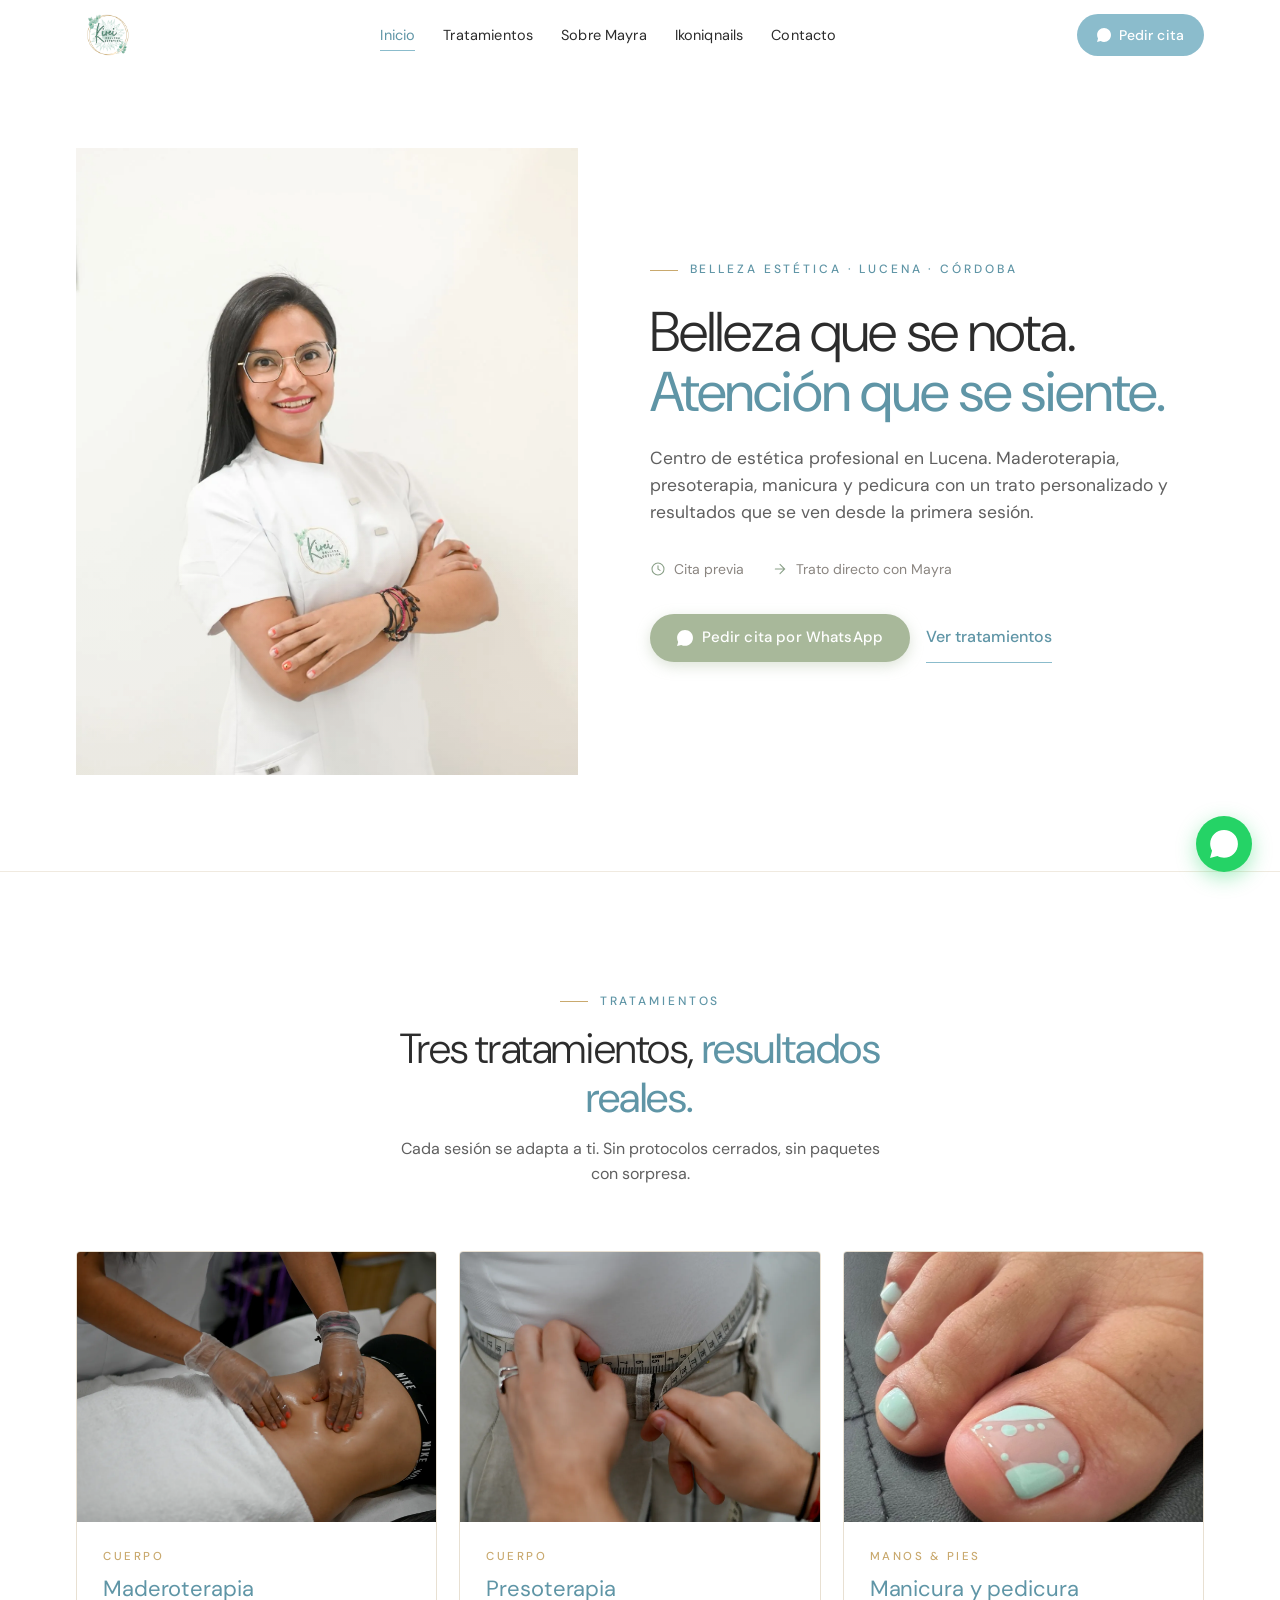
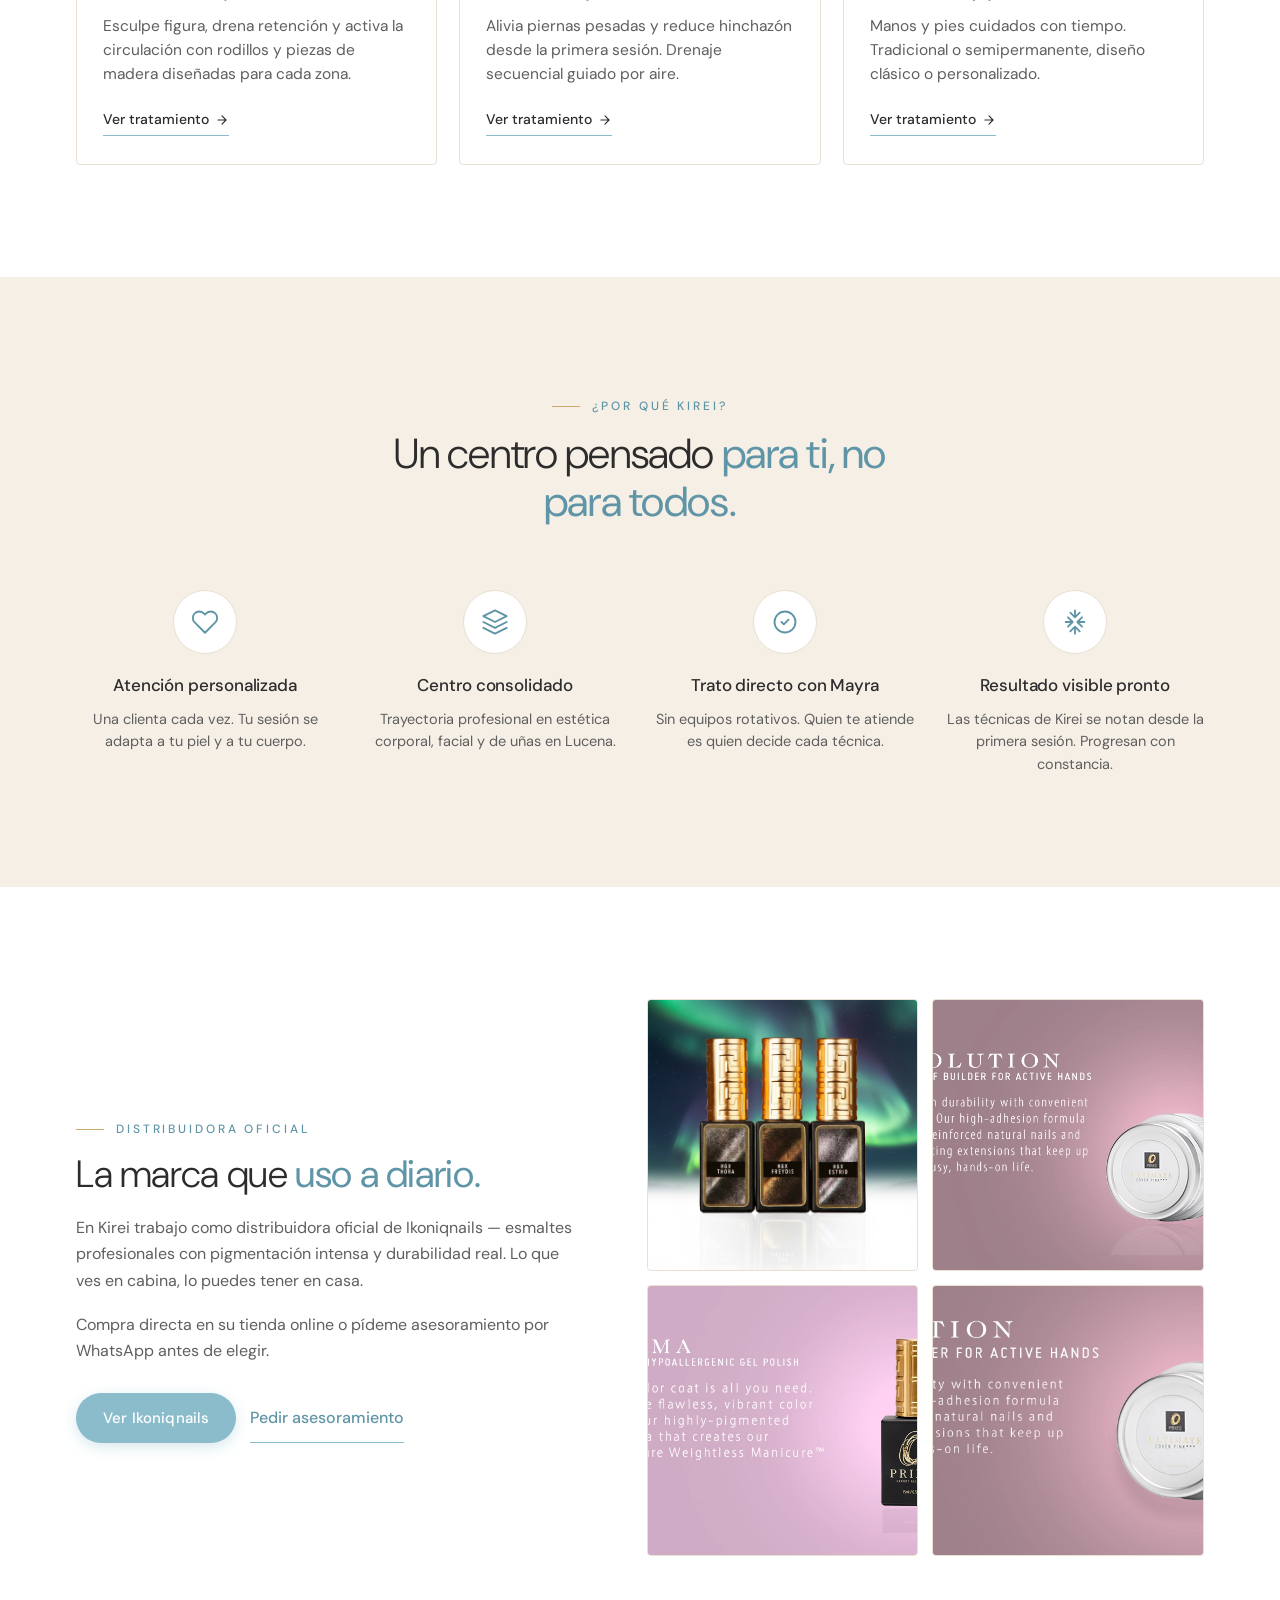
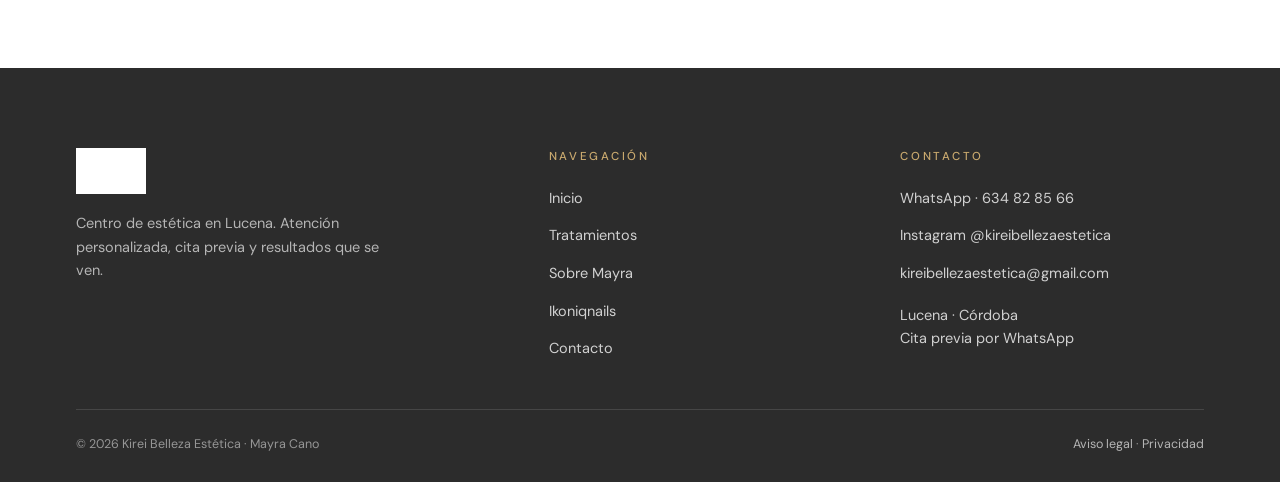
==== commit f5a949d0: "feat: v3 editorial profesional con paleta brief Mayra - Tipografia DM Sans (sin Cormorant italic) - " ====
--- a/index.html
+++ b/index.html
@@ -4,18 +4,13 @@
     <meta charset="UTF-8">
     <meta name="viewport" content="width=device-width, initial-scale=1.0">
     <meta name="theme-color" content="#FFFFFF">
-    <title>Kirei Belleza Estética · Lucena · Maderoterapia, manicura, lifting pestañas</title>
-    <meta name="description" content="Centro de estética en Lucena. Maderoterapia, presoterapia, manicura, lifting de pestañas y aparatología. Tratamientos con atención personal. Cita por WhatsApp.">
-    <meta name="keywords" content="estetica lucena, maderoterapia lucena, presoterapia lucena, manicura pedicura lucena, lifting coreano lucena, depilacion laser lucena, kirei belleza estetica">
-    <meta name="author" content="Kirei Belleza Estética">
+    <title>Kirei Belleza Estética · Centro de estética en Lucena</title>
+    <meta name="description" content="Centro de estética en Lucena, Córdoba. Maderoterapia, presoterapia, manicura y pedicura con atención personalizada. Cita previa por WhatsApp.">
     <meta name="robots" content="noindex, nofollow">
-    <meta name="geo.region" content="ES-CO">
-    <meta name="geo.placename" content="Lucena, Córdoba">
-
     <link rel="canonical" href="https://kireilucena.com/">
 
     <meta property="og:title" content="Kirei Belleza Estética · Lucena">
-    <meta property="og:description" content="Maderoterapia, presoterapia, manicura, lifting de pestañas. Atención cercana y personalizada en Lucena. Cita por WhatsApp.">
+    <meta property="og:description" content="Belleza estética con atención personalizada. Maderoterapia, presoterapia, manicura y pedicura en Lucena.">
     <meta property="og:image" content="assets/img/mayra-portrait-02.jpg">
     <meta property="og:type" content="website">
     <meta property="og:url" content="https://kireilucena.com/">
@@ -25,9 +20,9 @@
 
     <link rel="preconnect" href="https://fonts.googleapis.com">
     <link rel="preconnect" href="https://fonts.gstatic.com" crossorigin>
-    <link href="https://fonts.googleapis.com/css2?family=Cormorant:ital,wght@0,300;0,400;0,500;1,300;1,400&family=Outfit:wght@300;400;500;600&display=swap" rel="stylesheet">
-
-    <link rel="stylesheet" href="assets/css/main.css">
+    <link href="https://fonts.googleapis.com/css2?family=DM+Sans:opsz,wght@9..40,300;9..40,400;9..40,500;9..40,600&display=swap" rel="stylesheet">
+
+    <link rel="stylesheet" href="assets/css/kirei.css">
     <link rel="preload" as="image" href="assets/img/mayra-portrait-02.webp" type="image/webp" fetchpriority="high">
 
     <script type="application/ld+json">
@@ -37,7 +32,7 @@
         "@id": "https://kireilucena.com/#salon",
         "name": "Kirei Belleza Estética",
         "alternateName": "Kirei Lucena",
-        "description": "Centro de estética en Lucena (Córdoba). Maderoterapia, presoterapia, manicura, pedicura, lifting de pestañas, laminación de cejas, limpieza facial y aparatología corporal.",
+        "description": "Centro de estética en Lucena (Córdoba). Maderoterapia, presoterapia, manicura y pedicura con atención personalizada.",
         "url": "https://kireilucena.com/",
         "image": "https://kireilucena.com/assets/img/mayra-portrait-02.jpg",
         "telephone": "+34634828566",
@@ -56,8 +51,7 @@
             "name": "Pedir cita por WhatsApp",
             "target": {
                 "@type": "EntryPoint",
-                "urlTemplate": "https://wa.me/34634828566?text=Hola%20Mayra%2C%20quiero%20pedir%20cita",
-                "actionPlatform": ["https://schema.org/DesktopWebPlatform","https://schema.org/MobileWebPlatform"]
+                "urlTemplate": "https://wa.me/34634828566?text=Hola%20Mayra%2C%20quiero%20pedir%20cita"
             }
         }
     }
@@ -67,348 +61,220 @@
 
 <a class="skip-link" href="#main">Saltar al contenido</a>
 
-<!-- NAV -->
-<nav class="topnav" aria-label="Principal">
-    <div class="topnav-inner">
-        <a href="index.html" class="topnav-brand" aria-label="Kirei Belleza Estética · Inicio"><img src="assets/img/kirei-logo.png" alt="Kirei Belleza Estética"></a>
-        <ul class="topnav-links" role="menubar">
+<nav class="nav" aria-label="Principal">
+    <div class="nav-inner">
+        <a href="index.html" class="nav-brand" aria-label="Kirei · Inicio"><img src="assets/img/kirei-logo.png" alt="Kirei Belleza Estética"></a>
+        <ul class="nav-links">
             <li><a href="index.html" class="is-active">Inicio</a></li>
-            <li><a href="servicios.html">Servicios</a></li>
+            <li><a href="servicios.html">Tratamientos</a></li>
             <li><a href="sobre.html">Sobre Mayra</a></li>
-            <li><a href="productos.html">Productos</a></li>
+            <li><a href="productos.html">Ikoniqnails</a></li>
             <li><a href="contacto.html">Contacto</a></li>
         </ul>
-        <a href="https://wa.me/34634828566?text=Hola%20Mayra%2C%20quiero%20pedir%20cita" target="_blank" rel="noopener" class="topnav-cta">
-            <svg width="14" height="14" viewBox="0 0 24 24" fill="currentColor" aria-hidden="true"><path d="M.057 24l1.687-6.163c-1.041-1.804-1.588-3.849-1.587-5.946.003-6.556 5.338-11.891 11.893-11.891 3.181.001 6.167 1.24 8.413 3.488 2.245 2.248 3.481 5.236 3.48 8.414-.003 6.557-5.338 11.892-11.893 11.892-1.99-.001-3.951-.5-5.688-1.448l-6.305 1.654zm6.597-3.807c1.676.995 3.276 1.591 5.392 1.592 5.448 0 9.886-4.434 9.889-9.885.002-5.462-4.415-9.89-9.881-9.892-5.452 0-9.887 4.434-9.889 9.884-.001 2.225.651 3.891 1.746 5.634l-.999 3.648 3.742-.981zm11.387-5.464c-.074-.124-.272-.198-.57-.347-.297-.149-1.758-.868-2.031-.967-.272-.099-.47-.149-.669.149-.198.297-.768.967-.941 1.165-.173.198-.347.223-.644.074-.297-.149-1.255-.462-2.39-1.475-.883-.788-1.48-1.761-1.653-2.059-.173-.297-.018-.458.13-.606.134-.133.297-.347.446-.521.151-.172.2-.296.3-.495.099-.198.05-.372-.025-.521-.075-.148-.669-1.611-.916-2.206-.242-.579-.487-.501-.669-.51l-.57-.01c-.198 0-.52.074-.792.372s-1.04 1.016-1.04 2.479 1.065 2.876 1.213 3.074c.149.198 2.095 3.2 5.076 4.487.709.306 1.263.489 1.694.626.712.226 1.36.194 1.872.118.571-.085 1.758-.719 2.006-1.413.248-.694.248-1.289.173-1.413z"/></svg>
+        <a href="https://wa.me/34634828566?text=Hola%20Mayra%2C%20quiero%20pedir%20cita" target="_blank" rel="noopener" class="nav-cta">
+            <svg width="14" height="14" viewBox="0 0 24 24" fill="currentColor" aria-hidden="true"><path d="M.057 24l1.687-6.163c-1.041-1.804-1.588-3.849-1.587-5.946.003-6.556 5.338-11.891 11.893-11.891 3.181.001 6.167 1.24 8.413 3.488 2.245 2.248 3.481 5.236 3.48 8.414-.003 6.557-5.338 11.892-11.893 11.892-1.99-.001-3.951-.5-5.688-1.448l-6.305 1.654z"/></svg>
             Pedir cita
         </a>
-        <button class="topnav-burger" id="burger" aria-label="Abrir menú" aria-expanded="false" aria-controls="mobileMenu">
+        <button type="button" class="nav-burger" id="burger" aria-label="Abrir menú" aria-expanded="false" aria-controls="mobileMenu">
             <span></span><span></span><span></span>
         </button>
     </div>
 </nav>
 
 <div class="mobile-menu" id="mobileMenu" aria-hidden="true">
-    <button class="mobile-menu-close" id="mobileMenuClose" aria-label="Cerrar menú">&#x2715;</button>
     <a href="index.html" class="is-active" data-close>Inicio</a>
-    <a href="servicios.html" data-close>Servicios</a>
+    <a href="servicios.html" data-close>Tratamientos</a>
     <a href="sobre.html" data-close>Sobre Mayra</a>
-    <a href="productos.html" data-close>Productos</a>
+    <a href="productos.html" data-close>Ikoniqnails</a>
     <a href="contacto.html" data-close>Contacto</a>
-    <a href="https://wa.me/34634828566?text=Hola%20Mayra%2C%20quiero%20pedir%20cita" target="_blank" rel="noopener" style="color: var(--accent-sage-dark);" data-close>Pedir cita &#x2192;</a>
+    <a href="https://wa.me/34634828566?text=Hola%20Mayra%2C%20quiero%20pedir%20cita" target="_blank" rel="noopener" class="cta-wa" data-close>Pedir cita por WhatsApp</a>
 </div>
 
 <main id="main">
 
-<!-- HERO -->
+<!-- HERO — Mayra brazos cruzados + texto centro consolidado -->
 <section class="hero">
     <div class="hero-inner">
-        <div class="hero-text fade-in">
-            <span class="eyebrow">Belleza Estética &middot; Lucena</span>
-            <h1>Cada cuerpo,<br><em>un cuidado<br>a tu medida.</em></h1>
-            <p>Tratamientos corporales, faciales y de uñas con atención cercana y personalizada. Sin prisa. Con cita previa.</p>
-            <div class="hero-cta-group">
-                <a href="https://wa.me/34634828566?text=Hola%20Mayra%2C%20quiero%20pedir%20cita" target="_blank" rel="noopener" class="btn btn-primary">
-                    <svg width="16" height="16" viewBox="0 0 24 24" fill="currentColor" aria-hidden="true"><path d="M.057 24l1.687-6.163c-1.041-1.804-1.588-3.849-1.587-5.946.003-6.556 5.338-11.891 11.893-11.891 3.181.001 6.167 1.24 8.413 3.488 2.245 2.248 3.481 5.236 3.48 8.414-.003 6.557-5.338 11.892-11.893 11.892-1.99-.001-3.951-.5-5.688-1.448l-6.305 1.654zm6.597-3.807c1.676.995 3.276 1.591 5.392 1.592 5.448 0 9.886-4.434 9.889-9.885.002-5.462-4.415-9.89-9.881-9.892-5.452 0-9.887 4.434-9.889 9.884-.001 2.225.651 3.891 1.746 5.634l-.999 3.648 3.742-.981zm11.387-5.464c-.074-.124-.272-.198-.57-.347-.297-.149-1.758-.868-2.031-.967-.272-.099-.47-.149-.669.149-.198.297-.768.967-.941 1.165-.173.198-.347.223-.644.074-.297-.149-1.255-.462-2.39-1.475-.883-.788-1.48-1.761-1.653-2.059-.173-.297-.018-.458.13-.606.134-.133.297-.347.446-.521.151-.172.2-.296.3-.495.099-.198.05-.372-.025-.521-.075-.148-.669-1.611-.916-2.206-.242-.579-.487-.501-.669-.51l-.57-.01c-.198 0-.52.074-.792.372s-1.04 1.016-1.04 2.479 1.065 2.876 1.213 3.074c.149.198 2.095 3.2 5.076 4.487.709.306 1.263.489 1.694.626.712.226 1.36.194 1.872.118.571-.085 1.758-.719 2.006-1.413.248-.694.248-1.289.173-1.413z"/></svg>
-                    Pedir cita por WhatsApp
-                </a>
-                <a href="servicios.html" class="btn btn-secondary">Ver servicios</a>
-            </div>
-        </div>
         <div class="hero-img fade-in">
             <picture>
                 <source srcset="assets/img/mayra-portrait-02.webp" type="image/webp">
-                <img src="assets/img/mayra-portrait-02.jpg" alt="Mayra Cano, esteticista en Lucena · Kirei Belleza Estética" width="1362" height="2048" fetchpriority="high">
+                <img src="assets/img/mayra-portrait-02.jpg" alt="Mayra Cano, esteticista de Kirei Belleza Estética en Lucena" loading="eager" fetchpriority="high">
             </picture>
         </div>
-    </div>
-</section>
-
-<!-- TRUST BAR -->
-<section class="trust-bar" aria-label="Datos de contacto">
-    <div class="trust-bar-inner">
-        <div class="trust-item">
-            <span class="trust-item-icon" aria-hidden="true">
-                <svg viewBox="0 0 24 24" fill="none" stroke="currentColor" stroke-width="1.5"><path d="M12 21s-7-4.5-7-11a7 7 0 0 1 14 0c0 6.5-7 11-7 11z"/><circle cx="12" cy="10" r="2.5"/></svg>
-            </span>
-            <span class="trust-item-label">Lucena, C&oacute;rdoba</span>
-            <span class="trust-item-sub">Cita previa</span>
-        </div>
-        <div class="trust-item">
-            <span class="trust-item-icon" aria-hidden="true">
-                <svg viewBox="0 0 24 24" fill="none" stroke="currentColor" stroke-width="1.5"><circle cx="12" cy="12" r="9"/><path d="M12 7v5l3 2"/></svg>
-            </span>
-            <span class="trust-item-label">Sin esperas</span>
-            <span class="trust-item-sub">Tu hora, tu espacio</span>
-        </div>
-        <div class="trust-item">
-            <span class="trust-item-icon" aria-hidden="true">
-                <svg viewBox="0 0 24 24" fill="none" stroke="currentColor" stroke-width="1.5"><path d="M12 2l3 6 7 1-5 5 1 7-6-3-6 3 1-7-5-5 7-1z"/></svg>
-            </span>
-            <span class="trust-item-label">Atenci&oacute;n personalizada</span>
-            <span class="trust-item-sub">Cada caso, distinto</span>
-        </div>
-        <div class="trust-item">
-            <span class="trust-item-icon" aria-hidden="true">
-                <svg viewBox="0 0 24 24" fill="none" stroke="currentColor" stroke-width="1.5"><path d="M20 6L9 17l-5-5"/></svg>
-            </span>
-            <span class="trust-item-label">+10 tratamientos</span>
-            <span class="trust-item-sub">Cuerpo &middot; Facial &middot; U&ntilde;as</span>
-        </div>
-    </div>
-</section>
-
-<!-- SERVICIOS ESTRELLA -->
-<section class="section home-services" id="servicios">
+        <div class="hero-text">
+            <span class="hero-eyebrow fade-in">Belleza Estética · Lucena · Córdoba</span>
+            <h1 class="fade-in d1">Belleza que se nota.<br><strong>Atención que se siente.</strong></h1>
+            <p class="lead fade-in d2">Centro de estética profesional en Lucena. Maderoterapia, presoterapia, manicura y pedicura con un trato personalizado y resultados que se ven desde la primera sesión.</p>
+            <div class="hero-meta fade-in d2" role="list">
+                <span role="listitem"><svg width="16" height="16" viewBox="0 0 24 24" fill="none" stroke="currentColor" stroke-width="1.6" stroke-linecap="round" aria-hidden="true"><circle cx="12" cy="12" r="9"/><path d="M12 7v5l3 2"/></svg> Cita previa</span>
+                <span role="listitem"><svg width="16" height="16" viewBox="0 0 24 24" fill="none" stroke="currentColor" stroke-width="1.6" stroke-linecap="round" aria-hidden="true"><path d="M5 12h14M12 5l7 7-7 7"/></svg> Trato directo con Mayra</span>
+            </div>
+            <div class="cta-group fade-in d3">
+                <a href="https://wa.me/34634828566?text=Hola%20Mayra%2C%20quiero%20pedir%20cita" target="_blank" rel="noopener" class="btn btn-primary">
+                    <svg width="16" height="16" viewBox="0 0 24 24" fill="currentColor" aria-hidden="true"><path d="M.057 24l1.687-6.163c-1.041-1.804-1.588-3.849-1.587-5.946.003-6.556 5.338-11.891 11.893-11.891 3.181.001 6.167 1.24 8.413 3.488 2.245 2.248 3.481 5.236 3.48 8.414-.003 6.557-5.338 11.892-11.893 11.892-1.99-.001-3.951-.5-5.688-1.448l-6.305 1.654z"/></svg>
+                    Pedir cita por WhatsApp
+                </a>
+                <a href="servicios.html" class="btn-text">Ver tratamientos</a>
+            </div>
+        </div>
+    </div>
+</section>
+
+<!-- 3 SERVICIOS COMO PROMESAS DE RESULTADO -->
+<section class="services" aria-labelledby="srv-title">
+    <div class="section-header">
+        <span class="section-eyebrow">Tratamientos</span>
+        <h2 id="srv-title" class="section-title">Tres tratamientos, <strong>resultados reales.</strong></h2>
+        <p class="section-sub">Cada sesión se adapta a ti. Sin protocolos cerrados, sin paquetes con sorpresa.</p>
+    </div>
+    <div class="services-grid">
+        <article class="service-card">
+            <div class="service-card-img">
+                <picture><source srcset="assets/img/corporal-detalle-01.webp" type="image/webp"><img src="assets/img/corporal-detalle-01.jpg" alt="Maderoterapia · masaje corporal" loading="lazy"></picture>
+            </div>
+            <div class="service-card-body">
+                <span class="service-card-eyebrow">Cuerpo</span>
+                <h3>Maderoterapia</h3>
+                <p class="promise">Esculpe figura, drena retención y activa la circulación con rodillos y piezas de madera diseñadas para cada zona.</p>
+                <a href="servicios.html#maderoterapia" class="service-card-link">Ver tratamiento <svg viewBox="0 0 24 24" fill="none" stroke="currentColor" stroke-width="2" stroke-linecap="round"><path d="M5 12h14M12 5l7 7-7 7"/></svg></a>
+            </div>
+        </article>
+        <article class="service-card">
+            <div class="service-card-img">
+                <picture><source srcset="assets/img/medicion-cintura-01.webp" type="image/webp"><img src="assets/img/medicion-cintura-01.jpg" alt="Presoterapia · drenaje corporal" loading="lazy"></picture>
+            </div>
+            <div class="service-card-body">
+                <span class="service-card-eyebrow">Cuerpo</span>
+                <h3>Presoterapia</h3>
+                <p class="promise">Alivia piernas pesadas y reduce hinchazón desde la primera sesión. Drenaje secuencial guiado por aire.</p>
+                <a href="servicios.html#presoterapia" class="service-card-link">Ver tratamiento <svg viewBox="0 0 24 24" fill="none" stroke="currentColor" stroke-width="2" stroke-linecap="round"><path d="M5 12h14M12 5l7 7-7 7"/></svg></a>
+            </div>
+        </article>
+        <article class="service-card">
+            <div class="service-card-img">
+                <picture><source srcset="assets/img/manicura-pastel-01.webp" type="image/webp"><img src="assets/img/manicura-pastel-01.jpg" alt="Manicura y pedicura · diseño a medida" loading="lazy"></picture>
+            </div>
+            <div class="service-card-body">
+                <span class="service-card-eyebrow">Manos & pies</span>
+                <h3>Manicura y pedicura</h3>
+                <p class="promise">Manos y pies cuidados con tiempo. Tradicional o semipermanente, diseño clásico o personalizado.</p>
+                <a href="servicios.html#manicura" class="service-card-link">Ver tratamiento <svg viewBox="0 0 24 24" fill="none" stroke="currentColor" stroke-width="2" stroke-linecap="round"><path d="M5 12h14M12 5l7 7-7 7"/></svg></a>
+            </div>
+        </article>
+    </div>
+</section>
+
+<!-- ¿POR QUÉ KIREI? 4 diferenciales fondo tierra -->
+<section class="why" aria-labelledby="why-title">
+    <div class="section-header">
+        <span class="section-eyebrow">¿Por qué Kirei?</span>
+        <h2 id="why-title" class="section-title">Un centro pensado <strong>para ti, no para todos.</strong></h2>
+    </div>
+    <div class="why-grid">
+        <div class="why-item">
+            <div class="why-icon"><svg viewBox="0 0 24 24" fill="none" stroke="currentColor" stroke-width="1.6" stroke-linecap="round" stroke-linejoin="round" aria-hidden="true"><path d="M20.84 4.61a5.5 5.5 0 0 0-7.78 0L12 5.67l-1.06-1.06a5.5 5.5 0 0 0-7.78 7.78L12 21.23l8.84-8.84a5.5 5.5 0 0 0 0-7.78z"/></svg></div>
+            <h4>Atención personalizada</h4>
+            <p>Una clienta cada vez. Tu sesión se adapta a tu piel y a tu cuerpo.</p>
+        </div>
+        <div class="why-item">
+            <div class="why-icon"><svg viewBox="0 0 24 24" fill="none" stroke="currentColor" stroke-width="1.6" stroke-linecap="round" stroke-linejoin="round" aria-hidden="true"><path d="M12 2L2 7l10 5 10-5-10-5z"/><path d="M2 17l10 5 10-5"/><path d="M2 12l10 5 10-5"/></svg></div>
+            <h4>Centro consolidado</h4>
+            <p>Trayectoria profesional en estética corporal, facial y de uñas en Lucena.</p>
+        </div>
+        <div class="why-item">
+            <div class="why-icon"><svg viewBox="0 0 24 24" fill="none" stroke="currentColor" stroke-width="1.6" stroke-linecap="round" stroke-linejoin="round" aria-hidden="true"><circle cx="12" cy="12" r="9"/><path d="M9 12l2 2 4-4"/></svg></div>
+            <h4>Trato directo con Mayra</h4>
+            <p>Sin equipos rotativos. Quien te atiende es quien decide cada técnica.</p>
+        </div>
+        <div class="why-item">
+            <div class="why-icon"><svg viewBox="0 0 24 24" fill="none" stroke="currentColor" stroke-width="1.6" stroke-linecap="round" stroke-linejoin="round" aria-hidden="true"><path d="M12 2v6m0 0l4-4m-4 4L8 4M20 12h-6m0 0l4 4m-4-4l4-4M12 22v-6m0 0l-4 4m4-4l4 4M4 12h6m0 0l-4-4m4 4l-4 4"/></svg></div>
+            <h4>Resultado visible pronto</h4>
+            <p>Las técnicas de Kirei se notan desde la primera sesión. Progresan con constancia.</p>
+        </div>
+    </div>
+</section>
+
+<!-- IKONIQNAILS PREVIEW -->
+<section class="ikoniq-preview" aria-labelledby="ikoniq-title">
     <div class="container">
-        <header class="section-header fade-in">
-            <span class="eyebrow">Tratamientos</span>
-            <h2>Lo que m&aacute;s<br><em>me piden.</em></h2>
-            <p>Cuatro tratamientos con los que trabajo a diario y en los que cada detalle est&aacute; pensado para ti.</p>
-        </header>
-        <div class="home-services-grid fade-in">
-            <!-- Maderoterapia -->
-            <div class="home-service-card">
-                <div class="home-service-img">
-                    <picture>
-                        <source srcset="assets/img/corporal-detalle-01.webp" type="image/webp">
-                        <img src="assets/img/corporal-detalle-01.jpg" alt="Maderoterapia corporal" loading="lazy">
-                    </picture>
-                </div>
-                <div class="home-service-body">
-                    <h3>Maderoterapia</h3>
-                    <p>T&eacute;cnica manual con instrumentos de madera para reducir celulitis, modelar el contorno y activar la circulaci&oacute;n de forma natural.</p>
-                    <a href="servicios.html#corporal" class="home-service-link">Ver m&aacute;s sobre maderoterapia &#x2192;</a>
-                </div>
-            </div>
-            <!-- Lifting pestañas -->
-            <div class="home-service-card">
-                <div class="home-service-img">
-                    <picture>
-                        <source srcset="assets/img/lifting-pestanas-02.webp" type="image/webp">
-                        <img src="assets/img/lifting-pestanas-02.jpg" alt="Lifting de pestañas resultado" loading="lazy">
-                    </picture>
-                </div>
-                <div class="home-service-body">
-                    <h3>Lifting de pesta&ntilde;as</h3>
-                    <p>Curvado, t&iacute;nte y volumen natural sin extensiones. El resultado dura semanas y abre la mirada sin requerir maquillaje diario.</p>
-                    <a href="servicios.html#facial" class="home-service-link">Ver m&aacute;s sobre lifting &#x2192;</a>
-                </div>
-            </div>
-            <!-- Manicura -->
-            <div class="home-service-card">
-                <div class="home-service-img">
-                    <picture>
-                        <source srcset="assets/img/manicura-trabajo-01.webp" type="image/webp">
-                        <img src="assets/img/manicura-trabajo-01.jpg" alt="Manicura profesional en proceso" loading="lazy">
-                    </picture>
-                </div>
-                <div class="home-service-body">
-                    <h3>Manicura y pedicura</h3>
-                    <p>Cuidado integral de u&ntilde;as con esmaltado semipermanente o cl&aacute;sico. Resultado limpio, duradero y con acabado profesional.</p>
-                    <a href="servicios.html#unas" class="home-service-link">Ver m&aacute;s sobre manicura &#x2192;</a>
-                </div>
-            </div>
-            <!-- Aparatología -->
-            <div class="home-service-card">
-                <div class="home-service-img">
-                    <picture>
-                        <source srcset="assets/img/estetica-corporal-01.webp" type="image/webp">
-                        <img src="assets/img/estetica-corporal-01.jpg" alt="Aparatología corporal" loading="lazy">
-                    </picture>
-                </div>
-                <div class="home-service-body">
-                    <h3>Aparatolog&iacute;a avanzada</h3>
-                    <p>Cavitaci&oacute;n, radiofrecuencia, vacumterapia y ondas rusas para moldear, reafirmar y tratar con tecnolog&iacute;a profesional.</p>
-                    <a href="servicios.html#aparatologia" class="home-service-link">Ver m&aacute;s sobre aparatolog&iacute;a &#x2192;</a>
-                </div>
-            </div>
-        </div>
-        <div class="home-services-footer fade-in">
-            <a href="servicios.html" class="btn btn-outline">Ver todos los servicios</a>
-        </div>
-    </div>
-</section>
-
-<!-- COMO TRABAJO -->
-<section class="como-trabajo" aria-label="Cómo trabajo">
-    <div class="como-trabajo-inner fade-in">
-        <span class="eyebrow">Mi forma de trabajar</span>
-        <h2>Sencillo <em>de principio a fin.</em></h2>
-        <div class="como-trabajo-steps">
-            <div class="como-paso">
-                <div class="como-paso-num">01</div>
-                <h3>Me escribes por WhatsApp</h3>
-                <p>D&iacute;me qu&eacute; te apetece probar o qu&eacute; zona te preocupa. Te respondo en menos de 24 horas con disponibilidad real.</p>
-            </div>
-            <div class="como-paso">
-                <div class="como-paso-num">02</div>
-                <h3>Dise&ntilde;amos tu sesi&oacute;n</h3>
-                <p>Antes de empezar hablamos de tu objetivo, tu piel y tus expectativas. El tratamiento lo adaptamos a ti, no al rev&eacute;s.</p>
-            </div>
-            <div class="como-paso">
-                <div class="como-paso-num">03</div>
-                <h3>Tu momento, sin prisa</h3>
-                <p>La cita es tuya. Sin listas de espera ni colas. Acabas el tratamiento tranquila y con recomendaciones concretas para casa.</p>
-            </div>
-        </div>
-    </div>
-</section>
-
-<!-- SOBRE TEASER -->
-<section class="section sobre-teaser" id="sobre">
-    <div class="sobre-teaser-inner fade-in">
-        <div class="sobre-teaser-img">
-            <picture>
-                <source srcset="assets/img/mayra-portrait-01.webp" type="image/webp">
-                <img src="assets/img/mayra-portrait-01.jpg" alt="Mayra Cano, esteticista" loading="lazy">
-            </picture>
-        </div>
-        <div class="sobre-teaser-text">
-            <span class="eyebrow">Sobre Mayra</span>
-            <h2>La persona detr&aacute;s<br><em>de cada cita.</em></h2>
-            <p>Soy Mayra Cano, esteticista con a&ntilde;os de experiencia en t&eacute;cnicas corporales y faciales. No tengo un equipo de diez personas ni un local con pantallas en la recepc&iacute;on. Tengo mis manos, mis t&eacute;cnicas y la atenci&oacute;n puesta en cada clienta.</p>
-            <a href="sobre.html" class="btn btn-secondary">Conocerme mejor &#x2192;</a>
-        </div>
-    </div>
-</section>
-
-<!-- PRODUCTOS TEASER -->
-<section class="section productos-teaser" id="productos">
-    <div class="container">
-        <header class="section-header fade-in">
-            <span class="eyebrow">Productos</span>
-            <h2>Distribuidora oficial<br><em>Ikoniq Nails.</em></h2>
-            <p>Los materiales que uso en cabina, disponibles para ti. Compra directamente en la tienda oficial.</p>
-        </header>
-        <div class="productos-teaser-grid fade-in">
-            <div class="product-card-mini">
-                <div class="product-card-mini-img">
-                    <picture>
-                        <source srcset="assets/img/manicura-pastel-01.webp" type="image/webp">
-                        <img src="assets/img/manicura-pastel-01.jpg" alt="Esmaltes gel Ikoniq Nails" loading="lazy">
-                    </picture>
-                </div>
-                <div class="product-card-mini-body">
-                    <h4>Esmaltes gel</h4>
-                    <p>Colores de temporada con alta pigmentaci&oacute;n y duraci&oacute;n profesional.</p>
-                </div>
-            </div>
-            <div class="product-card-mini">
-                <div class="product-card-mini-img">
-                    <picture>
-                        <source srcset="assets/img/manicura-neon-01.webp" type="image/webp">
-                        <img src="assets/img/manicura-neon-01.jpg" alt="Decoraciones y nail art Ikoniq" loading="lazy">
-                    </picture>
-                </div>
-                <div class="product-card-mini-body">
-                    <h4>Decoraci&oacute;n y nail art</h4>
-                    <p>L&aacute;minas, foils, piedras y accesorios para acabados creativos.</p>
-                </div>
-            </div>
-            <div class="product-card-mini">
-                <div class="product-card-mini-img">
-                    <picture>
-                        <source srcset="assets/img/manicura-proceso-01.webp" type="image/webp">
-                        <img src="assets/img/manicura-proceso-01.jpg" alt="Bases y tops Ikoniq Nails" loading="lazy">
-                    </picture>
-                </div>
-                <div class="product-card-mini-body">
-                    <h4>Bases y tops coat</h4>
-                    <p>Protecci&oacute;n y acabado profesional que alarga la duraci&oacute;n del esmaltado.</p>
-                </div>
-            </div>
-        </div>
-        <div class="productos-teaser-footer fade-in">
-            <a href="productos.html" class="btn btn-outline">Ver cat&aacute;logo completo</a>
-        </div>
-    </div>
-</section>
-
-<!-- CTA FINAL -->
-<section class="cta-final" aria-label="Reservar cita">
-    <div class="cta-final-inner fade-in">
-        <span class="eyebrow">Cita previa</span>
-        <h2>Empieza hoy.<br><em>Tu cuerpo te lo agradecer&aacute;.</em></h2>
-        <p>Cu&eacute;ntame qu&eacute; te apetece probar y te respondo en menos de 24 horas. Sin compromiso, con toda la informaci&oacute;n que necesitas.</p>
-        <a href="https://wa.me/34634828566?text=Hola%20Mayra%2C%20quiero%20pedir%20cita" target="_blank" rel="noopener" class="btn btn-primary">
-            <svg width="18" height="18" viewBox="0 0 24 24" fill="currentColor" aria-hidden="true"><path d="M.057 24l1.687-6.163c-1.041-1.804-1.588-3.849-1.587-5.946.003-6.556 5.338-11.891 11.893-11.891 3.181.001 6.167 1.24 8.413 3.488 2.245 2.248 3.481 5.236 3.48 8.414-.003 6.557-5.338 11.892-11.893 11.892-1.99-.001-3.951-.5-5.688-1.448l-6.305 1.654z"/></svg>
-            Pedir cita por WhatsApp
-        </a>
+        <div class="ikoniq-preview-text">
+            <span class="section-eyebrow">Distribuidora oficial</span>
+            <h2 id="ikoniq-title">La marca que <strong>uso a diario.</strong></h2>
+            <p>En Kirei trabajo como distribuidora oficial de Ikoniqnails — esmaltes profesionales con pigmentación intensa y durabilidad real. Lo que ves en cabina, lo puedes tener en casa.</p>
+            <p>Compra directa en su tienda online o pídeme asesoramiento por WhatsApp antes de elegir.</p>
+            <div class="cta-row">
+                <a href="productos.html" class="btn btn-water">Ver Ikoniqnails</a>
+                <a href="https://wa.me/34634828566?text=Hola%20Mayra%2C%20me%20gustar%C3%ADa%20asesoramiento%20Ikoniqnails" target="_blank" rel="noopener" class="btn-text">Pedir asesoramiento</a>
+            </div>
+        </div>
+        <div class="ikoniq-grid">
+            <a href="productos.html" class="ikoniq-grid-item"><picture><source srcset="assets/img/ikoniq-northern-lights.webp" type="image/webp"><img src="assets/img/ikoniq-northern-lights.webp" alt="Ikoniqnails Northern Lights" loading="lazy"></picture></a>
+            <a href="productos.html" class="ikoniq-grid-item"><picture><source srcset="assets/img/ikoniq-evolution.webp" type="image/webp"><img src="assets/img/ikoniq-evolution.webp" alt="Ikoniqnails Evolution" loading="lazy"></picture></a>
+            <a href="productos.html" class="ikoniq-grid-item"><picture><source srcset="assets/img/ikoniq-prima.webp" type="image/webp"><img src="assets/img/ikoniq-prima.webp" alt="Ikoniqnails Prima" loading="lazy"></picture></a>
+            <a href="productos.html" class="ikoniq-grid-item"><picture><source srcset="assets/img/ikoniq-polytek.webp" type="image/webp"><img src="assets/img/ikoniq-polytek.webp" alt="Ikoniqnails Polytek" loading="lazy"></picture></a>
+        </div>
     </div>
 </section>
 
 </main>
 
-<!-- FOOTER -->
-<footer>
+<footer class="footer">
     <div class="footer-inner">
-        <div class="footer-col">
-            <span class="footer-brand"><img src="assets/img/kirei-logo.png" alt="Kirei Belleza Estética" style="max-width: 200px; height: auto; opacity: .9;"></span>
-            <p>Belleza Est&eacute;tica en Lucena. Tratamientos personalizados con t&eacute;cnica manual y aparatolog&iacute;a avanzada.</p>
-        </div>
-        <div class="footer-col">
-            <h4>P&aacute;ginas</h4>
-            <a href="index.html">Inicio</a>
-            <a href="servicios.html">Servicios</a>
-            <a href="sobre.html">Sobre Mayra</a>
-            <a href="productos.html">Productos</a>
-            <a href="contacto.html">Contacto</a>
-        </div>
-        <div class="footer-col">
-            <h4>Contacto</h4>
-            <a href="https://wa.me/34634828566?text=Hola%20Mayra%2C%20quiero%20pedir%20cita" target="_blank" rel="noopener">WhatsApp &middot; 634 82 85 66</a>
-            <a href="https://instagram.com/kireibellezaestetica" target="_blank" rel="noopener">@kireibellezaestetica</a>
-            <a href="mailto:kireibellezaestetica@gmail.com">kireibellezaestetica@gmail.com</a>
-            <a href="productos.html">Distribuidora Ikoniq Nails</a>
-        </div>
-    </div>
-    <div class="footer-bottom">
-        <span>&copy; 2026 Kirei Belleza Est&eacute;tica &middot; Lucena</span>
-        <span>Dise&ntilde;o &middot; Automarketing Digital</span>
+        <div class="footer-cols">
+            <div class="footer-brand">
+                <img src="assets/img/kirei-logo.png" alt="Kirei Belleza Estética">
+                <p>Centro de estética en Lucena. Atención personalizada, cita previa y resultados que se ven.</p>
+            </div>
+            <div class="footer-col">
+                <h4>Navegación</h4>
+                <ul>
+                    <li><a href="index.html">Inicio</a></li>
+                    <li><a href="servicios.html">Tratamientos</a></li>
+                    <li><a href="sobre.html">Sobre Mayra</a></li>
+                    <li><a href="productos.html">Ikoniqnails</a></li>
+                    <li><a href="contacto.html">Contacto</a></li>
+                </ul>
+            </div>
+            <div class="footer-col">
+                <h4>Contacto</h4>
+                <ul>
+                    <li><a href="https://wa.me/34634828566?text=Hola%20Mayra%2C%20quiero%20pedir%20cita" target="_blank" rel="noopener">WhatsApp · 634 82 85 66</a></li>
+                    <li><a href="https://instagram.com/kireibellezaestetica" target="_blank" rel="noopener">Instagram @kireibellezaestetica</a></li>
+                    <li><a href="mailto:kireibellezaestetica@gmail.com">kireibellezaestetica@gmail.com</a></li>
+                </ul>
+                <p style="margin-top:18px;">Lucena · Córdoba<br>Cita previa por WhatsApp</p>
+            </div>
+        </div>
+        <div class="footer-bottom">
+            <span>© 2026 Kirei Belleza Estética · Mayra Cano</span>
+            <span><a href="contacto.html">Aviso legal</a> · <a href="contacto.html">Privacidad</a></span>
+        </div>
     </div>
 </footer>
 
-<!-- FAB WhatsApp -->
-<a href="https://wa.me/34634828566?text=Hola%20Mayra%2C%20quiero%20pedir%20cita" target="_blank" rel="noopener" class="fab-wa" aria-label="Pedir cita por WhatsApp">
-    <svg viewBox="0 0 24 24" fill="currentColor" aria-hidden="true"><path d="M.057 24l1.687-6.163c-1.041-1.804-1.588-3.849-1.587-5.946.003-6.556 5.338-11.891 11.893-11.891 3.181.001 6.167 1.24 8.413 3.488 2.245 2.248 3.481 5.236 3.48 8.414-.003 6.557-5.338 11.892-11.893 11.892-1.99-.001-3.951-.5-5.688-1.448l-6.305 1.654zm6.597-3.807c1.676.995 3.276 1.591 5.392 1.592 5.448 0 9.886-4.434 9.889-9.885.002-5.462-4.415-9.89-9.881-9.892-5.452 0-9.887 4.434-9.889 9.884-.001 2.225.651 3.891 1.746 5.634l-.999 3.648 3.742-.981zm11.387-5.464c-.074-.124-.272-.198-.57-.347-.297-.149-1.758-.868-2.031-.967-.272-.099-.47-.149-.669.149-.198.297-.768.967-.941 1.165-.173.198-.347.223-.644.074-.297-.149-1.255-.462-2.39-1.475-.883-.788-1.48-1.761-1.653-2.059-.173-.297-.018-.458.13-.606.134-.133.297-.347.446-.521.151-.172.2-.296.3-.495.099-.198.05-.372-.025-.521-.075-.148-.669-1.611-.916-2.206-.242-.579-.487-.501-.669-.51l-.57-.01c-.198 0-.52.074-.792.372s-1.04 1.016-1.04 2.479 1.065 2.876 1.213 3.074c.149.198 2.095 3.2 5.076 4.487.709.306 1.263.489 1.694.626.712.226 1.36.194 1.872.118.571-.085 1.758-.719 2.006-1.413.248-.694.248-1.289.173-1.413z"/></svg>
-    <span class="fab-wa-label">Pedir cita por WhatsApp</span>
+<a class="wa-bar" href="https://wa.me/34634828566?text=Hola%20Mayra%2C%20quiero%20pedir%20cita" target="_blank" rel="noopener" aria-label="Pedir cita por WhatsApp">
+    <svg width="18" height="18" viewBox="0 0 24 24" fill="currentColor" aria-hidden="true"><path d="M.057 24l1.687-6.163c-1.041-1.804-1.588-3.849-1.587-5.946.003-6.556 5.338-11.891 11.893-11.891 3.181.001 6.167 1.24 8.413 3.488 2.245 2.248 3.481 5.236 3.48 8.414-.003 6.557-5.338 11.892-11.893 11.892-1.99-.001-3.951-.5-5.688-1.448l-6.305 1.654z"/></svg>
+    Pedir cita por WhatsApp
 </a>
+<a class="wa-float" href="https://wa.me/34634828566?text=Hola%20Mayra%2C%20quiero%20pedir%20cita" target="_blank" rel="noopener" aria-label="WhatsApp directo">
+    <svg viewBox="0 0 24 24" fill="currentColor" aria-hidden="true"><path d="M.057 24l1.687-6.163c-1.041-1.804-1.588-3.849-1.587-5.946.003-6.556 5.338-11.891 11.893-11.891 3.181.001 6.167 1.24 8.413 3.488 2.245 2.248 3.481 5.236 3.48 8.414-.003 6.557-5.338 11.892-11.893 11.892-1.99-.001-3.951-.5-5.688-1.448l-6.305 1.654z"/></svg>
+</a>
 
 <script>
-(function() {
-    var burger = document.getElementById('burger');
-    var menu = document.getElementById('mobileMenu');
-    var close = document.getElementById('mobileMenuClose');
-    function closeMenu() {
-        menu.classList.remove('is-open');
-        burger.setAttribute('aria-expanded', 'false');
-        menu.setAttribute('aria-hidden', 'true');
-        document.body.style.overflow = '';
+(function(){
+    var nav = document.querySelector('.nav');
+    function onScroll(){ if (window.scrollY > 6) nav.classList.add('is-scrolled'); else nav.classList.remove('is-scrolled'); }
+    window.addEventListener('scroll', onScroll, {passive:true}); onScroll();
+    var burger = document.getElementById('burger'), menu = document.getElementById('mobileMenu');
+    function setOpen(open){
+        burger.classList.toggle('is-open', open);
+        burger.setAttribute('aria-expanded', open?'true':'false');
+        menu.classList.toggle('is-open', open);
+        menu.setAttribute('aria-hidden', open?'false':'true');
+        document.body.style.overflow = open?'hidden':'';
     }
-    if (burger) {
-        burger.addEventListener('click', function() {
-            var open = menu.classList.toggle('is-open');
-            burger.setAttribute('aria-expanded', open);
-            menu.setAttribute('aria-hidden', !open);
-            document.body.style.overflow = open ? 'hidden' : '';
-        });
-    }
-    if (close) close.addEventListener('click', closeMenu);
-    document.querySelectorAll('[data-close]').forEach(function(link) {
-        link.addEventListener('click', closeMenu);
-    });
-
-    if ('IntersectionObserver' in window) {
-        var io = new IntersectionObserver(function(entries) {
-            entries.forEach(function(e) {
-                if (e.isIntersecting) { e.target.classList.add('is-visible'); io.unobserve(e.target); }
-            });
-        }, {threshold: 0.12});
-        document.querySelectorAll('.fade-in').forEach(function(el) { io.observe(el); });
-    } else {
-        document.querySelectorAll('.fade-in').forEach(function(el) { el.classList.add('is-visible'); });
-    }
+    burger.addEventListener('click', function(){ setOpen(!menu.classList.contains('is-open')); });
+    menu.querySelectorAll('[data-close]').forEach(function(a){ a.addEventListener('click', function(){ setOpen(false); }); });
 })();
 </script>
 
--- a/assets/css/kirei.css
+++ b/assets/css/kirei.css
@@ -0,0 +1,744 @@
+/* ============================================================
+   KIREI BELLEZA ESTÉTICA — Mayra Cano · Lucena
+   V3 · Centro consolidado profesional · paleta brief Mayra
+   DM Sans · blanco + azul agua + tierra · sage solo WhatsApp
+   ============================================================ */
+
+:root {
+    --bg-base: #FFFFFF;
+    --bg-soft: #F5EFE6;
+    --bg-water: #E8F0F3;
+    --surface: #FFFFFF;
+
+    --ink-primary: #2C2C2C;
+    --ink-secondary: #5F5F5F;
+    --ink-soft: #8A8580;
+
+    --accent-water: #8BBCCC;
+    --accent-water-dark: #5F95A6;
+    --accent-water-soft: #D6E3E8;
+
+    --accent-sage: #A8B89A;
+    --accent-sage-dark: #8AA088;
+    --accent-sage-soft: #E0E7DC;
+
+    --accent-gold: #C9A96E;
+    --accent-gold-soft: #E8D9B5;
+
+    --hairline: #E8E0D2;
+    --hairline-soft: #F0EAE0;
+
+    --wa-green: #25D366;
+    --wa-green-dark: #1DA851;
+
+    --shadow-card: 0 1px 2px rgba(44,44,44,0.04), 0 8px 24px rgba(44,44,44,0.06);
+    --shadow-hover: 0 4px 12px rgba(44,44,44,0.08), 0 16px 40px rgba(44,44,44,0.08);
+
+    --font-body: 'DM Sans', -apple-system, BlinkMacSystemFont, 'Segoe UI', Roboto, sans-serif;
+
+    --gutter: clamp(20px, 5vw, 56px);
+    --max-w: 1240px;
+    --max-w-narrow: 880px;
+}
+
+* { box-sizing: border-box; margin: 0; padding: 0; }
+*:focus-visible { outline: 2px solid var(--accent-water-dark); outline-offset: 3px; border-radius: 3px; }
+
+html { scroll-behavior: smooth; -webkit-text-size-adjust: 100%; text-size-adjust: 100%; }
+body {
+    font-family: var(--font-body);
+    font-size: 16px;
+    line-height: 1.6;
+    color: var(--ink-primary);
+    background: var(--bg-base);
+    font-weight: 400;
+    -webkit-font-smoothing: antialiased;
+    -moz-osx-font-smoothing: grayscale;
+}
+
+img { max-width: 100%; height: auto; display: block; }
+a { color: inherit; text-decoration: none; }
+
+.skip-link {
+    position: absolute; top: -100px; left: 8px; z-index: 999;
+    background: var(--ink-primary); color: #FFF;
+    padding: 10px 16px; border-radius: 4px;
+    font-size: 14px; font-weight: 500;
+}
+.skip-link:focus { top: 8px; }
+
+.container { width: 100%; max-width: var(--max-w); margin: 0 auto; padding-left: var(--gutter); padding-right: var(--gutter); }
+.container.narrow { max-width: var(--max-w-narrow); }
+
+/* ============================================================
+   NAV
+   ============================================================ */
+.nav {
+    position: sticky; top: 0; z-index: 100;
+    background: rgba(255, 255, 255, 0.92);
+    -webkit-backdrop-filter: saturate(180%) blur(14px);
+    backdrop-filter: saturate(180%) blur(14px);
+    border-bottom: 1px solid transparent;
+    transition: border-color .25s ease;
+}
+.nav.is-scrolled { border-bottom-color: var(--hairline); }
+.nav-inner {
+    max-width: var(--max-w); margin: 0 auto;
+    display: flex; align-items: center; justify-content: space-between;
+    padding: 14px var(--gutter);
+}
+.nav-brand img { height: 42px; width: auto; }
+.nav-links { display: none; list-style: none; gap: 28px; }
+.nav-links a {
+    font-size: 14.5px; font-weight: 400; color: var(--ink-primary);
+    letter-spacing: 0.01em;
+    padding: 6px 0; border-bottom: 1.5px solid transparent;
+    transition: border-color .2s ease, color .2s ease;
+}
+.nav-links a:hover, .nav-links a.is-active { color: var(--accent-water-dark); border-bottom-color: var(--accent-water); }
+
+.nav-cta {
+    display: none; align-items: center; gap: 8px;
+    background: var(--accent-water); color: #FFF !important;
+    padding: 10px 20px; border-radius: 999px;
+    font-size: 14px; font-weight: 500; letter-spacing: 0.01em;
+    transition: background .2s ease, transform .15s ease;
+}
+.nav-cta:hover { background: var(--accent-water-dark); transform: translateY(-1px); }
+.nav-cta svg { fill: currentColor; }
+
+.nav-burger {
+    background: none; border: 0; width: 38px; height: 38px;
+    padding: 0; display: flex; flex-direction: column; gap: 5px;
+    justify-content: center; align-items: center; cursor: pointer;
+}
+.nav-burger span { display: block; width: 22px; height: 1.5px; background: var(--ink-primary); transition: transform .25s ease, opacity .2s ease; }
+.nav-burger.is-open span:nth-child(1) { transform: translateY(6.5px) rotate(45deg); }
+.nav-burger.is-open span:nth-child(2) { opacity: 0; }
+.nav-burger.is-open span:nth-child(3) { transform: translateY(-6.5px) rotate(-45deg); }
+
+@media (min-width: 880px) {
+    .nav-links { display: flex; }
+    .nav-cta { display: inline-flex; }
+    .nav-burger { display: none; }
+}
+
+.mobile-menu {
+    position: fixed; inset: 0; z-index: 99;
+    background: var(--bg-base);
+    padding: 80px var(--gutter) 40px;
+    display: flex; flex-direction: column; gap: 4px;
+    transform: translateY(-100%); transition: transform .35s cubic-bezier(.4,0,.2,1);
+    pointer-events: none;
+}
+.mobile-menu.is-open { transform: translateY(0); pointer-events: auto; }
+.mobile-menu a {
+    font-size: 22px; font-weight: 400; color: var(--ink-primary);
+    padding: 16px 0; border-bottom: 1px solid var(--hairline);
+}
+.mobile-menu a.cta-wa {
+    margin-top: 22px;
+    font-size: 15px; font-weight: 500;
+    background: var(--accent-sage); color: #FFF;
+    text-align: center; padding: 16px; border-radius: 999px; border-bottom: 0;
+}
+
+/* ============================================================
+   HERO — Mayra brazos cruzados + texto centro
+   ============================================================ */
+.hero {
+    background: var(--bg-base);
+    padding-bottom: clamp(56px, 9vw, 96px);
+    border-bottom: 1px solid var(--hairline-soft);
+}
+.hero-inner {
+    max-width: var(--max-w); margin: 0 auto;
+    padding: clamp(28px, 5vw, 64px) var(--gutter) 0;
+    display: grid; grid-template-columns: 1fr; gap: 36px;
+}
+.hero-img {
+    width: 100%; aspect-ratio: 4/5;
+    background: var(--bg-soft); overflow: hidden;
+    position: relative;
+}
+.hero-img img { width: 100%; height: 100%; object-fit: cover; object-position: center top; }
+.hero-img::after {
+    content: ""; position: absolute; inset: 0;
+    background: linear-gradient(to bottom, transparent 60%, rgba(245,239,230,0.18) 100%);
+    pointer-events: none;
+}
+.hero-text {
+    padding: 8px 0;
+    display: flex; flex-direction: column; justify-content: center;
+}
+.hero-eyebrow {
+    font-size: 12px; letter-spacing: 0.24em; text-transform: uppercase;
+    color: var(--accent-water-dark); margin-bottom: 22px; font-weight: 500;
+    display: inline-flex; align-items: center; gap: 12px;
+}
+.hero-eyebrow::before {
+    content: ""; width: 28px; height: 1px; background: var(--accent-gold);
+}
+.hero-text h1 {
+    font-size: clamp(34px, 6vw, 56px); line-height: 1.08;
+    letter-spacing: -0.015em; color: var(--ink-primary);
+    font-weight: 300;
+    margin-bottom: 22px;
+}
+.hero-text h1 strong { color: var(--accent-water-dark); font-weight: 400; }
+.hero-text p.lead {
+    font-size: clamp(15.5px, 1.8vw, 17.5px); line-height: 1.55;
+    color: var(--ink-secondary); margin-bottom: 32px;
+    max-width: 50ch; font-weight: 400;
+}
+.hero-meta {
+    display: flex; flex-wrap: wrap; gap: 14px 28px;
+    font-size: 14px; color: var(--ink-soft);
+    margin-bottom: 32px;
+}
+.hero-meta span {
+    display: inline-flex; align-items: center; gap: 8px;
+}
+.hero-meta svg { stroke: var(--accent-sage-dark); }
+
+.cta-group { display: flex; flex-wrap: wrap; gap: 12px 16px; align-items: center; }
+
+.btn {
+    display: inline-flex; align-items: center; gap: 9px;
+    padding: 15px 26px; border-radius: 999px;
+    font-family: var(--font-body); font-size: 15px; font-weight: 500;
+    letter-spacing: 0.01em; cursor: pointer;
+    transition: transform .2s ease, background .2s ease, color .2s ease, box-shadow .2s ease;
+    border: 1.5px solid transparent; line-height: 1;
+}
+.btn svg { fill: currentColor; flex-shrink: 0; }
+.btn-primary {
+    background: var(--accent-sage); color: #FFF;
+    box-shadow: 0 4px 14px rgba(168,184,154,0.4);
+}
+.btn-primary:hover { background: var(--accent-sage-dark); transform: translateY(-1px); box-shadow: 0 6px 18px rgba(168,184,154,0.5); }
+.btn-water {
+    background: var(--accent-water); color: #FFF;
+    box-shadow: 0 4px 14px rgba(139,188,204,0.35);
+}
+.btn-water:hover { background: var(--accent-water-dark); transform: translateY(-1px); }
+.btn-secondary {
+    background: transparent; color: var(--ink-primary);
+    border-color: var(--ink-primary);
+}
+.btn-secondary:hover { background: var(--ink-primary); color: var(--bg-base); }
+.btn-text {
+    color: var(--accent-water-dark); padding: 12px 0;
+    border-bottom: 1.5px solid var(--accent-water);
+    border-radius: 0; font-weight: 500;
+}
+.btn-text:hover { color: var(--accent-water-dark); border-bottom-color: var(--accent-water-dark); }
+
+@media (min-width: 880px) {
+    .hero-inner {
+        grid-template-columns: 0.95fr 1.05fr;
+        gap: 72px; align-items: center;
+        padding-top: clamp(40px, 6vw, 88px);
+    }
+    .hero-img { aspect-ratio: 4/5; max-height: 700px; }
+}
+
+/* ============================================================
+   SERVICIOS — 3 cards como PROMESAS DE RESULTADO
+   ============================================================ */
+.services {
+    padding: clamp(64px, 10vw, 112px) 0;
+    background: var(--bg-base);
+}
+.section-header {
+    text-align: center; margin-bottom: clamp(40px, 6vw, 64px);
+    max-width: 620px; margin-left: auto; margin-right: auto;
+    padding: 0 var(--gutter);
+}
+.section-eyebrow {
+    font-size: 12px; letter-spacing: 0.24em; text-transform: uppercase;
+    color: var(--accent-water-dark); margin-bottom: 14px; font-weight: 500;
+    display: inline-flex; align-items: center; gap: 12px;
+}
+.section-eyebrow::before, .section-eyebrow::after {
+    content: ""; width: 28px; height: 1px; background: var(--accent-gold);
+}
+.section-eyebrow::after { display: none; }
+.section-title {
+    font-size: clamp(28px, 4.5vw, 42px); line-height: 1.15;
+    font-weight: 300; letter-spacing: -0.01em;
+    color: var(--ink-primary); margin-bottom: 14px;
+}
+.section-title strong { color: var(--accent-water-dark); font-weight: 400; }
+.section-sub {
+    font-size: 16px; line-height: 1.6; color: var(--ink-secondary);
+    max-width: 56ch; margin: 0 auto;
+}
+
+.services-grid {
+    max-width: var(--max-w); margin: 0 auto;
+    padding: 0 var(--gutter);
+    display: grid; grid-template-columns: 1fr; gap: 22px;
+}
+.service-card {
+    background: var(--surface); border: 1px solid var(--hairline);
+    overflow: hidden; border-radius: 4px;
+    display: flex; flex-direction: column;
+    transition: transform .25s ease, box-shadow .25s ease, border-color .25s ease;
+}
+.service-card:hover { transform: translateY(-3px); box-shadow: var(--shadow-hover); border-color: var(--accent-water-soft); }
+.service-card-img { aspect-ratio: 4/3; background: var(--bg-soft); overflow: hidden; }
+.service-card-img img { width: 100%; height: 100%; object-fit: cover; transition: transform .6s ease; }
+.service-card:hover .service-card-img img { transform: scale(1.04); }
+.service-card-body { padding: 26px 26px 28px; flex: 1; display: flex; flex-direction: column; }
+.service-card-eyebrow { font-size: 11.5px; letter-spacing: 0.22em; text-transform: uppercase; color: var(--accent-gold); font-weight: 500; margin-bottom: 10px; }
+.service-card h3 {
+    font-size: 22px; line-height: 1.2; font-weight: 400;
+    color: var(--accent-water-dark); margin-bottom: 12px;
+    letter-spacing: -0.005em;
+}
+.service-card .promise { font-size: 15.5px; color: var(--ink-secondary); line-height: 1.55; margin-bottom: 22px; flex: 1; }
+.service-card-link {
+    display: inline-flex; align-items: center; gap: 6px;
+    font-size: 14px; font-weight: 500; color: var(--ink-primary);
+    border-bottom: 1.5px solid var(--accent-water); padding-bottom: 4px;
+    align-self: flex-start;
+    transition: color .2s ease, border-color .2s ease;
+}
+.service-card-link:hover { color: var(--accent-water-dark); border-color: var(--accent-water-dark); }
+.service-card-link svg { width: 14px; height: 14px; transition: transform .25s ease; }
+.service-card:hover .service-card-link svg { transform: translateX(4px); }
+
+@media (min-width: 720px) {
+    .services-grid { grid-template-columns: repeat(3, 1fr); }
+}
+
+/* ============================================================
+   POR QUÉ KIREI — 4 diferenciales con iconos · fondo tierra
+   ============================================================ */
+.why {
+    padding: clamp(64px, 10vw, 112px) 0;
+    background: var(--bg-soft);
+}
+.why-grid {
+    max-width: var(--max-w); margin: clamp(40px, 6vw, 64px) auto 0;
+    padding: 0 var(--gutter);
+    display: grid; grid-template-columns: 1fr; gap: 36px;
+}
+.why-item { text-align: center; }
+.why-icon {
+    width: 64px; height: 64px; border-radius: 50%;
+    background: var(--bg-base); color: var(--accent-water-dark);
+    display: inline-flex; align-items: center; justify-content: center;
+    margin-bottom: 18px;
+    border: 1px solid var(--hairline);
+}
+.why-icon svg { width: 28px; height: 28px; }
+.why-item h4 {
+    font-size: 17px; font-weight: 500; color: var(--ink-primary);
+    margin-bottom: 8px; letter-spacing: -0.005em;
+}
+.why-item p { font-size: 14.5px; color: var(--ink-secondary); line-height: 1.55; max-width: 30ch; margin: 0 auto; }
+
+@media (min-width: 720px) { .why-grid { grid-template-columns: repeat(2, 1fr); gap: 40px 32px; } }
+@media (min-width: 1000px) { .why-grid { grid-template-columns: repeat(4, 1fr); } }
+
+/* ============================================================
+   IKONIQNAILS PREVIEW — galería + link tienda
+   ============================================================ */
+.ikoniq-preview {
+    padding: clamp(64px, 10vw, 112px) 0;
+    background: var(--bg-base);
+}
+.ikoniq-preview .container { display: grid; grid-template-columns: 1fr; gap: clamp(36px, 5vw, 64px); align-items: center; }
+.ikoniq-preview-text { max-width: 540px; }
+.ikoniq-preview-text .section-eyebrow { margin-bottom: 14px; }
+.ikoniq-preview-text h2 {
+    font-size: clamp(26px, 4vw, 38px); line-height: 1.15;
+    font-weight: 300; letter-spacing: -0.01em;
+    color: var(--ink-primary); margin-bottom: 18px;
+}
+.ikoniq-preview-text h2 strong { color: var(--accent-water-dark); font-weight: 400; }
+.ikoniq-preview-text p { font-size: 16px; line-height: 1.65; color: var(--ink-secondary); margin-bottom: 18px; max-width: 50ch; }
+.ikoniq-preview-text .cta-row { margin-top: 28px; display: flex; flex-wrap: wrap; gap: 14px; }
+.ikoniq-grid {
+    display: grid; grid-template-columns: repeat(2, 1fr); gap: 12px;
+}
+.ikoniq-grid-item {
+    aspect-ratio: 1/1; background: var(--bg-soft);
+    overflow: hidden; border-radius: 4px;
+    border: 1px solid var(--hairline);
+}
+.ikoniq-grid-item img { width: 100%; height: 100%; object-fit: cover; transition: transform .6s ease; }
+.ikoniq-grid-item:hover img { transform: scale(1.05); }
+@media (min-width: 880px) {
+    .ikoniq-preview .container { grid-template-columns: 1fr 1.1fr; }
+    .ikoniq-grid { grid-template-columns: repeat(2, 1fr); gap: 14px; }
+}
+
+/* ============================================================
+   FOOTER
+   ============================================================ */
+.footer {
+    background: var(--ink-primary);
+    color: #FFF;
+    padding: clamp(48px, 8vw, 80px) 0 28px;
+}
+.footer-inner { max-width: var(--max-w); margin: 0 auto; padding: 0 var(--gutter); }
+.footer-cols {
+    display: grid; grid-template-columns: 1fr; gap: 36px;
+    margin-bottom: 48px;
+}
+.footer-brand img { height: 46px; width: auto; filter: brightness(0) invert(1); margin-bottom: 18px; }
+.footer-brand p { font-size: 14.5px; line-height: 1.6; color: rgba(255,255,255,0.65); max-width: 32ch; }
+.footer-col h4 {
+    font-size: 11.5px; letter-spacing: 0.22em;
+    text-transform: uppercase; font-weight: 500; color: var(--accent-gold);
+    margin-bottom: 18px;
+}
+.footer-col ul { list-style: none; display: flex; flex-direction: column; gap: 12px; }
+.footer-col a { font-size: 14.5px; color: rgba(255,255,255,0.78); transition: color .2s ease; }
+.footer-col a:hover { color: var(--accent-water); }
+.footer-col p, .footer-col address { font-style: normal; font-size: 14.5px; color: rgba(255,255,255,0.78); line-height: 1.65; }
+.footer-bottom {
+    padding-top: 24px; border-top: 1px solid rgba(255,255,255,0.12);
+    display: flex; flex-wrap: wrap; gap: 14px 26px; justify-content: space-between;
+    font-size: 12.5px; color: rgba(255,255,255,0.5);
+}
+.footer-bottom a { color: rgba(255,255,255,0.65); }
+.footer-bottom a:hover { color: var(--accent-water); }
+@media (min-width: 720px) {
+    .footer-cols { grid-template-columns: 1.4fr 1fr 1fr; gap: 48px; }
+}
+
+/* ============================================================
+   FLOATING WA + STICKY BAR MOBILE
+   ============================================================ */
+.wa-float {
+    position: fixed; right: 18px; bottom: 88px; z-index: 90;
+    width: 56px; height: 56px; border-radius: 50%;
+    background: var(--wa-green); color: #FFF;
+    display: flex; align-items: center; justify-content: center;
+    box-shadow: 0 6px 20px rgba(37,211,102,0.4);
+    transition: transform .2s ease;
+}
+.wa-float:hover { transform: scale(1.08); background: var(--wa-green-dark); }
+.wa-float svg { width: 28px; height: 28px; fill: currentColor; }
+
+.wa-bar {
+    position: fixed; left: 12px; right: 12px; bottom: 12px; z-index: 91;
+    background: var(--accent-sage); color: #FFF;
+    border-radius: 999px;
+    display: flex; align-items: center; justify-content: center; gap: 10px;
+    padding: 15px 20px; font-size: 15px; font-weight: 500;
+    box-shadow: 0 8px 24px rgba(168,184,154,0.4);
+}
+.wa-bar svg { width: 18px; height: 18px; fill: currentColor; }
+@media (min-width: 880px) {
+    .wa-bar { display: none; }
+    .wa-float { bottom: 28px; right: 28px; }
+}
+
+/* ============================================================
+   PAGE HERO (servicios, sobre, productos, contacto)
+   ============================================================ */
+.page-hero {
+    padding: clamp(48px, 7vw, 88px) 0 clamp(36px, 5vw, 56px);
+    border-bottom: 1px solid var(--hairline);
+    background: var(--bg-base);
+    text-align: center;
+}
+.page-hero .container { max-width: 760px; }
+.page-hero .eyebrow {
+    font-size: 12px; letter-spacing: 0.24em; text-transform: uppercase;
+    color: var(--accent-water-dark); display: inline-flex; gap: 12px; align-items: center;
+    margin-bottom: 16px; font-weight: 500;
+}
+.page-hero .eyebrow::before, .page-hero .eyebrow::after {
+    content: ""; width: 28px; height: 1px; background: var(--accent-gold);
+}
+.page-hero h1 {
+    font-size: clamp(34px, 5.5vw, 56px); line-height: 1.1;
+    font-weight: 300; letter-spacing: -0.015em;
+    color: var(--ink-primary); margin: 8px 0 16px;
+}
+.page-hero h1 strong { color: var(--accent-water-dark); font-weight: 400; }
+.page-hero p { font-size: clamp(15px, 1.8vw, 17px); color: var(--ink-secondary); max-width: 56ch; line-height: 1.65; margin: 0 auto; }
+
+/* ============================================================
+   TRATAMIENTOS PAGE — 3 cards expandidas
+   ============================================================ */
+.treatments {
+    padding: clamp(48px, 7vw, 88px) 0;
+    background: var(--bg-base);
+}
+.treatments-list {
+    max-width: var(--max-w); margin: 0 auto;
+    padding: 0 var(--gutter);
+    display: grid; grid-template-columns: 1fr; gap: clamp(32px, 5vw, 56px);
+}
+.treatment-card {
+    background: var(--bg-soft); border-radius: 6px; overflow: hidden;
+    display: grid; grid-template-columns: 1fr;
+}
+.treatment-card.water { background: var(--bg-water); }
+.treatment-card-img { aspect-ratio: 4/3; overflow: hidden; }
+.treatment-card-img img { width: 100%; height: 100%; object-fit: cover; }
+.treatment-card-body { padding: clamp(28px, 4vw, 48px); }
+.treatment-card .eyebrow {
+    font-size: 11.5px; letter-spacing: 0.22em; text-transform: uppercase;
+    color: var(--accent-gold); font-weight: 500; margin-bottom: 12px;
+}
+.treatment-card h2 {
+    font-size: clamp(24px, 3.5vw, 34px); line-height: 1.15; font-weight: 400;
+    color: var(--ink-primary); margin-bottom: 14px;
+    letter-spacing: -0.005em;
+}
+.treatment-card h2 strong { color: var(--accent-water-dark); font-weight: 500; }
+.treatment-card .promise {
+    font-size: 17px; line-height: 1.55; color: var(--accent-water-dark);
+    font-weight: 500; margin-bottom: 22px; max-width: 46ch;
+}
+.treatment-card p { font-size: 15.5px; line-height: 1.7; color: var(--ink-secondary); margin-bottom: 18px; max-width: 56ch; }
+.treatment-benefits {
+    list-style: none; margin: 22px 0 26px;
+    display: grid; grid-template-columns: 1fr; gap: 10px;
+}
+.treatment-benefits li {
+    font-size: 15px; color: var(--ink-primary); line-height: 1.55;
+    padding-left: 28px; position: relative;
+}
+.treatment-benefits li::before {
+    content: ""; position: absolute; left: 0; top: 8px;
+    width: 16px; height: 1px; background: var(--accent-gold);
+}
+.treatment-meta {
+    display: flex; flex-wrap: wrap; gap: 14px 32px;
+    margin: 22px 0 26px; padding-top: 22px;
+    border-top: 1px solid var(--hairline);
+    font-size: 13.5px; color: var(--ink-soft);
+}
+.treatment-meta-item { display: flex; flex-direction: column; gap: 3px; }
+.treatment-meta dt { font-weight: 500; color: var(--accent-water-dark); letter-spacing: 0.04em; text-transform: uppercase; font-size: 11.5px; }
+.treatment-meta dd { font-size: 15px; color: var(--ink-primary); }
+@media (min-width: 880px) {
+    .treatment-card { grid-template-columns: 1.05fr 1fr; align-items: center; }
+    .treatment-card.reverse { grid-template-columns: 1fr 1.05fr; direction: rtl; }
+    .treatment-card.reverse > * { direction: ltr; }
+    .treatment-card-img { aspect-ratio: 4/5; height: 100%; }
+    .treatment-benefits { grid-template-columns: 1fr 1fr; gap: 12px 24px; }
+}
+
+/* ============================================================
+   SOBRE MAYRA PAGE
+   ============================================================ */
+.about {
+    padding: clamp(48px, 7vw, 88px) 0 clamp(56px, 9vw, 100px);
+    background: var(--bg-base);
+}
+.about-inner {
+    max-width: var(--max-w); margin: 0 auto;
+    padding: 0 var(--gutter);
+    display: grid; grid-template-columns: 1fr; gap: clamp(32px, 5vw, 64px);
+    align-items: start;
+}
+.about-photo {
+    aspect-ratio: 4/5; overflow: hidden; border-radius: 4px;
+    background: var(--bg-soft);
+    position: sticky; top: 100px;
+}
+.about-photo img { width: 100%; height: 100%; object-fit: cover; object-position: center top; }
+.about-text { padding: 6px 0; }
+.about-text .eyebrow {
+    font-size: 12px; letter-spacing: 0.24em; text-transform: uppercase;
+    color: var(--accent-water-dark); margin-bottom: 16px; font-weight: 500;
+    display: inline-flex; gap: 12px; align-items: center;
+}
+.about-text .eyebrow::before { content: ""; width: 28px; height: 1px; background: var(--accent-gold); }
+.about-text h1 {
+    font-size: clamp(34px, 5.5vw, 52px); line-height: 1.08;
+    font-weight: 300; letter-spacing: -0.015em;
+    color: var(--ink-primary); margin-bottom: 24px;
+}
+.about-text h1 strong { color: var(--accent-water-dark); font-weight: 400; }
+.about-text .lead {
+    font-size: clamp(17px, 2vw, 19px); line-height: 1.55;
+    color: var(--ink-primary); margin-bottom: 28px; font-weight: 400;
+    max-width: 56ch;
+}
+.about-text p { font-size: 16px; line-height: 1.75; color: var(--ink-secondary); margin-bottom: 18px; max-width: 60ch; }
+.about-text .pull-quote {
+    font-size: clamp(18px, 2.4vw, 22px); line-height: 1.5;
+    color: var(--accent-water-dark);
+    border-left: 2px solid var(--accent-gold);
+    padding: 10px 0 10px 22px; margin: 32px 0;
+    max-width: 52ch; font-weight: 400;
+}
+.about-cta { margin-top: 36px; padding-top: 28px; border-top: 1px solid var(--hairline); }
+@media (min-width: 880px) {
+    .about-inner { grid-template-columns: 0.9fr 1.1fr; gap: 72px; }
+}
+
+/* ============================================================
+   PRODUCTOS PAGE
+   ============================================================ */
+.products-intro {
+    padding: clamp(48px, 8vw, 96px) 0;
+    background: var(--bg-base);
+}
+.products-intro .container { display: grid; grid-template-columns: 1fr; gap: 32px; align-items: start; }
+.products-intro h2 {
+    font-size: clamp(24px, 3.5vw, 34px); line-height: 1.2; font-weight: 400;
+    color: var(--ink-primary); margin-bottom: 16px;
+}
+.products-intro h2 strong { color: var(--accent-water-dark); font-weight: 500; }
+.products-intro p { font-size: 16px; line-height: 1.7; color: var(--ink-secondary); margin-bottom: 18px; max-width: 60ch; }
+.products-intro .cta-row { margin-top: 22px; }
+@media (min-width: 880px) {
+    .products-intro .container { grid-template-columns: 1fr 1fr; gap: 80px; }
+}
+
+.products-gallery {
+    padding: clamp(40px, 7vw, 80px) 0 clamp(56px, 9vw, 100px);
+    background: var(--bg-soft);
+    border-top: 1px solid var(--hairline);
+}
+.products-gallery .gallery-header {
+    text-align: center; margin-bottom: 40px;
+    padding: 0 var(--gutter);
+}
+.products-gallery h2 {
+    font-size: clamp(24px, 3.5vw, 32px); font-weight: 400;
+    color: var(--ink-primary); letter-spacing: -0.005em;
+}
+.products-gallery h2 strong { color: var(--accent-water-dark); font-weight: 500; }
+.gallery-grid {
+    display: grid; grid-template-columns: repeat(2, 1fr); gap: 14px;
+    max-width: var(--max-w); margin: 0 auto; padding: 0 var(--gutter);
+}
+.gallery-item {
+    background: var(--surface);
+    overflow: hidden; border: 1px solid var(--hairline);
+    border-radius: 4px;
+}
+.gallery-item-img { aspect-ratio: 1/1; overflow: hidden; background: var(--bg-base); }
+.gallery-item-img img { width: 100%; height: 100%; object-fit: cover; transition: transform .6s ease; }
+.gallery-item:hover img { transform: scale(1.03); }
+.gallery-item-body { padding: 14px 18px 18px; }
+.gallery-item-body h4 { font-size: 16px; font-weight: 500; color: var(--ink-primary); margin-bottom: 4px; }
+.gallery-item-body span { font-size: 11.5px; letter-spacing: 0.08em; text-transform: uppercase; color: var(--ink-soft); }
+@media (min-width: 680px) { .gallery-grid { grid-template-columns: repeat(3, 1fr); } }
+@media (min-width: 1000px) { .gallery-grid { grid-template-columns: repeat(4, 1fr); } }
+
+.products-cta {
+    padding: clamp(48px, 8vw, 88px) 0;
+    background: var(--ink-primary); color: #FFF;
+    text-align: center;
+}
+.products-cta .container { max-width: 680px; }
+.products-cta h2 {
+    font-size: clamp(26px, 4vw, 38px); line-height: 1.2; font-weight: 400;
+    margin-bottom: 18px; color: #FFF;
+}
+.products-cta h2 strong { color: var(--accent-water); font-weight: 500; }
+.products-cta p { font-size: 16px; color: rgba(255,255,255,0.75); margin-bottom: 28px; max-width: 50ch; margin-left: auto; margin-right: auto; }
+.products-cta .btn-primary { background: var(--accent-sage); color: #FFF; }
+.products-cta .btn-primary:hover { background: var(--accent-sage-dark); }
+.products-cta .disclaimer {
+    margin-top: 28px; font-size: 12.5px;
+    color: rgba(255,255,255,0.5); letter-spacing: 0.01em;
+    max-width: 56ch; margin-left: auto; margin-right: auto; line-height: 1.6;
+}
+
+/* ============================================================
+   CONTACTO PAGE
+   ============================================================ */
+.contact-main {
+    padding: clamp(48px, 8vw, 88px) 0;
+    background: var(--bg-base);
+}
+.contact-inner {
+    max-width: var(--max-w); margin: 0 auto;
+    padding: 0 var(--gutter);
+    display: grid; grid-template-columns: 1fr; gap: clamp(32px, 5vw, 64px);
+    align-items: center;
+}
+.contact-photo {
+    aspect-ratio: 4/5; overflow: hidden; border-radius: 4px;
+    background: var(--bg-soft);
+}
+.contact-photo img { width: 100%; height: 100%; object-fit: cover; object-position: center top; }
+.contact-text .eyebrow {
+    font-size: 12px; letter-spacing: 0.24em; text-transform: uppercase;
+    color: var(--accent-water-dark); margin-bottom: 16px; font-weight: 500;
+    display: inline-flex; gap: 12px; align-items: center;
+}
+.contact-text .eyebrow::before { content: ""; width: 28px; height: 1px; background: var(--accent-gold); }
+.contact-text h1 {
+    font-size: clamp(34px, 5.5vw, 52px); line-height: 1.08;
+    font-weight: 300; letter-spacing: -0.015em;
+    color: var(--ink-primary); margin-bottom: 22px;
+}
+.contact-text h1 strong { color: var(--accent-water-dark); font-weight: 400; }
+.contact-text .lead {
+    font-size: clamp(16px, 1.9vw, 18px); line-height: 1.55;
+    color: var(--ink-secondary); margin-bottom: 36px;
+    max-width: 50ch;
+}
+
+.contact-channels {
+    display: flex; flex-direction: column; gap: 14px;
+    margin-bottom: 32px;
+}
+.contact-channel {
+    display: flex; align-items: center; gap: 16px;
+    padding: 18px 22px; border: 1px solid var(--hairline);
+    border-radius: 8px; background: var(--bg-base);
+    transition: border-color .2s ease, transform .2s ease, box-shadow .2s ease;
+}
+.contact-channel:hover { border-color: var(--accent-water); transform: translateY(-2px); box-shadow: var(--shadow-card); }
+.contact-channel.primary {
+    background: var(--accent-sage); border-color: var(--accent-sage); color: #FFF;
+}
+.contact-channel.primary:hover { background: var(--accent-sage-dark); border-color: var(--accent-sage-dark); }
+.contact-channel-icon {
+    width: 44px; height: 44px; border-radius: 50%;
+    background: var(--accent-water-soft); color: var(--accent-water-dark);
+    display: flex; align-items: center; justify-content: center; flex-shrink: 0;
+}
+.contact-channel.primary .contact-channel-icon { background: rgba(255,255,255,0.18); color: #FFF; }
+.contact-channel-icon svg { width: 22px; height: 22px; }
+.contact-channel-body { flex: 1; min-width: 0; }
+.contact-channel-body strong { display: block; font-size: 15.5px; font-weight: 500; color: var(--ink-primary); margin-bottom: 2px; }
+.contact-channel.primary .contact-channel-body strong { color: #FFF; }
+.contact-channel-body span { font-size: 14px; color: var(--ink-secondary); }
+.contact-channel.primary .contact-channel-body span { color: rgba(255,255,255,0.85); }
+.contact-channel-arrow { color: var(--ink-soft); margin-left: 8px; transition: transform .2s ease, color .2s ease; }
+.contact-channel:hover .contact-channel-arrow { transform: translateX(4px); color: var(--accent-water-dark); }
+.contact-channel.primary .contact-channel-arrow { color: rgba(255,255,255,0.7); }
+
+.contact-meta { padding-top: 26px; border-top: 1px solid var(--hairline); font-size: 14.5px; color: var(--ink-secondary); line-height: 1.65; }
+.contact-meta strong { color: var(--ink-primary); font-weight: 500; }
+
+@media (min-width: 880px) {
+    .contact-inner { grid-template-columns: 0.85fr 1.15fr; gap: 72px; }
+}
+
+/* ============================================================
+   UTILITIES
+   ============================================================ */
+.fade-in { opacity: 0; transform: translateY(14px); animation: fadeIn .8s ease forwards; }
+.fade-in.d1 { animation-delay: 80ms; }
+.fade-in.d2 { animation-delay: 160ms; }
+.fade-in.d3 { animation-delay: 240ms; }
+@keyframes fadeIn { to { opacity: 1; transform: translateY(0); } }
+
+@media (prefers-reduced-motion: reduce) {
+    * { animation-duration: 0ms !important; transition-duration: 0ms !important; }
+    html { scroll-behavior: auto; }
+}
+
+@media print {
+    .nav, .wa-float, .wa-bar { display: none !important; }
+    body { background: #FFF; }
+}
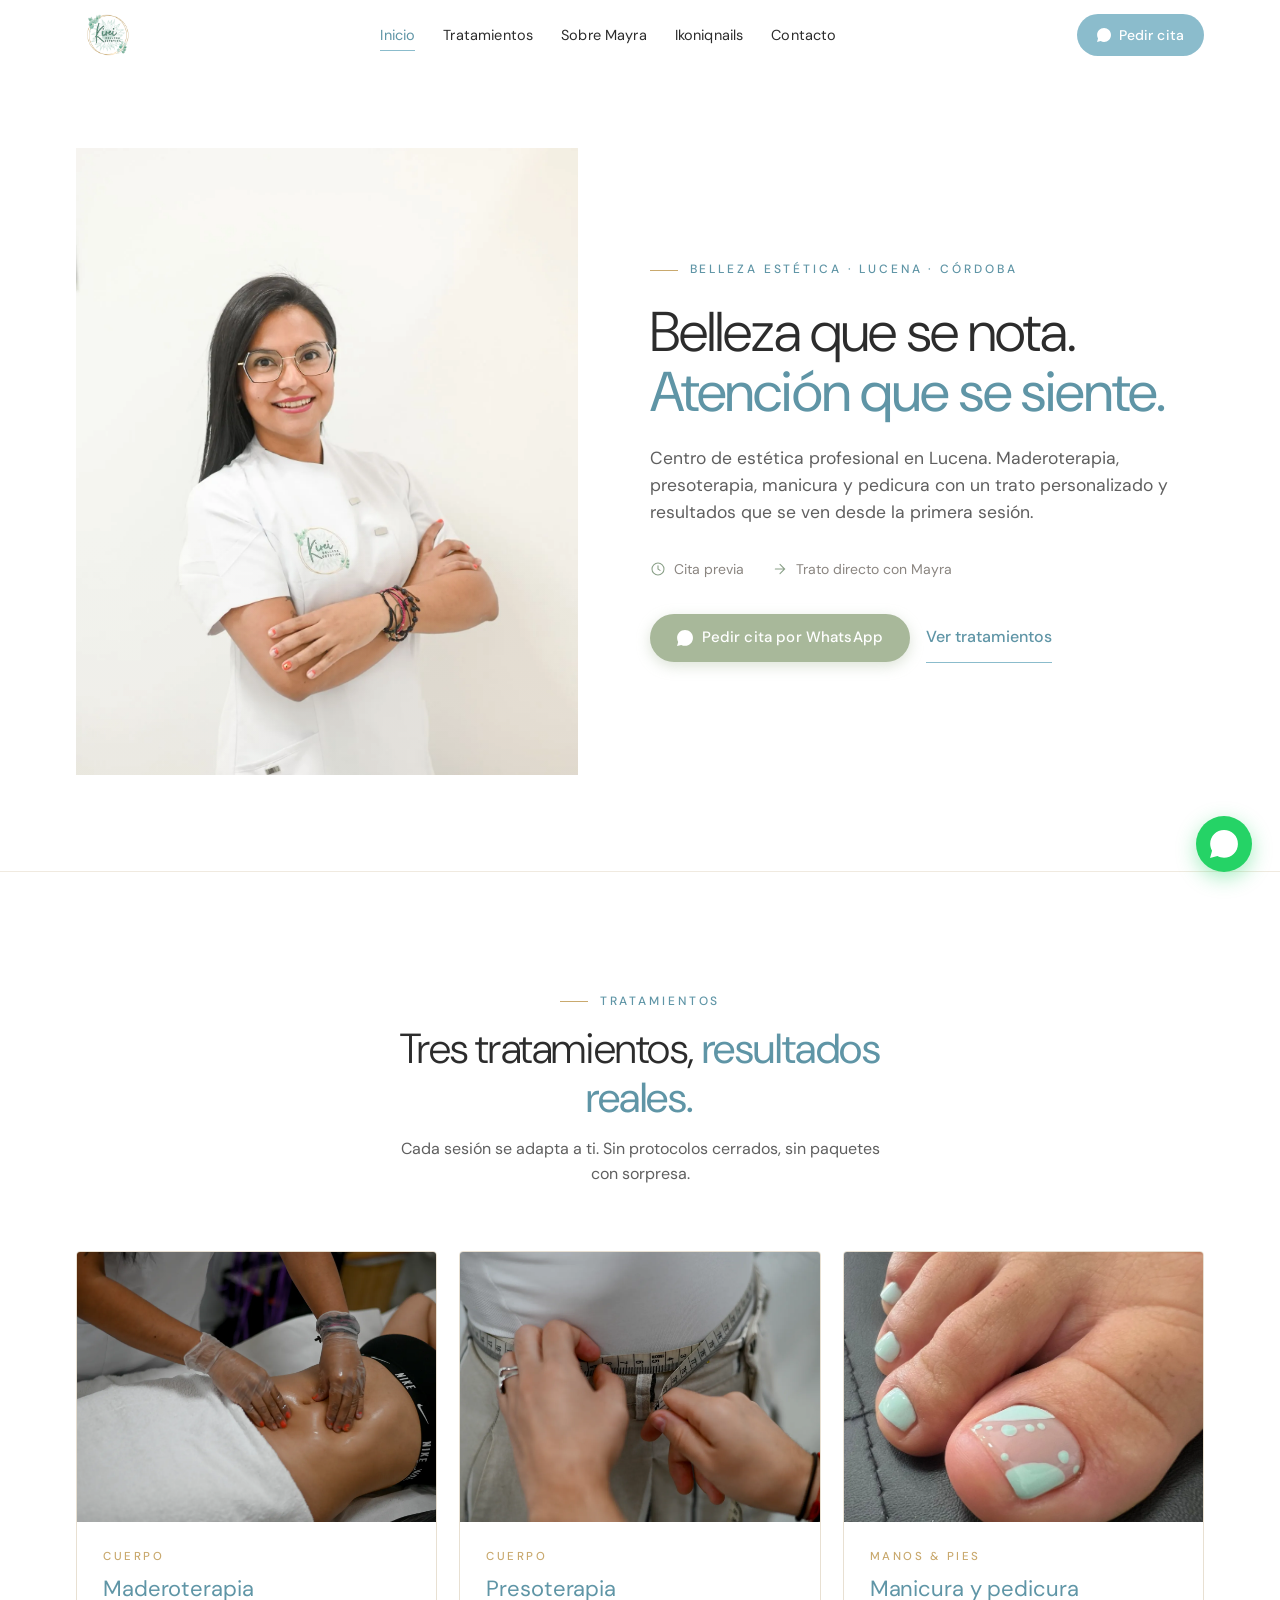
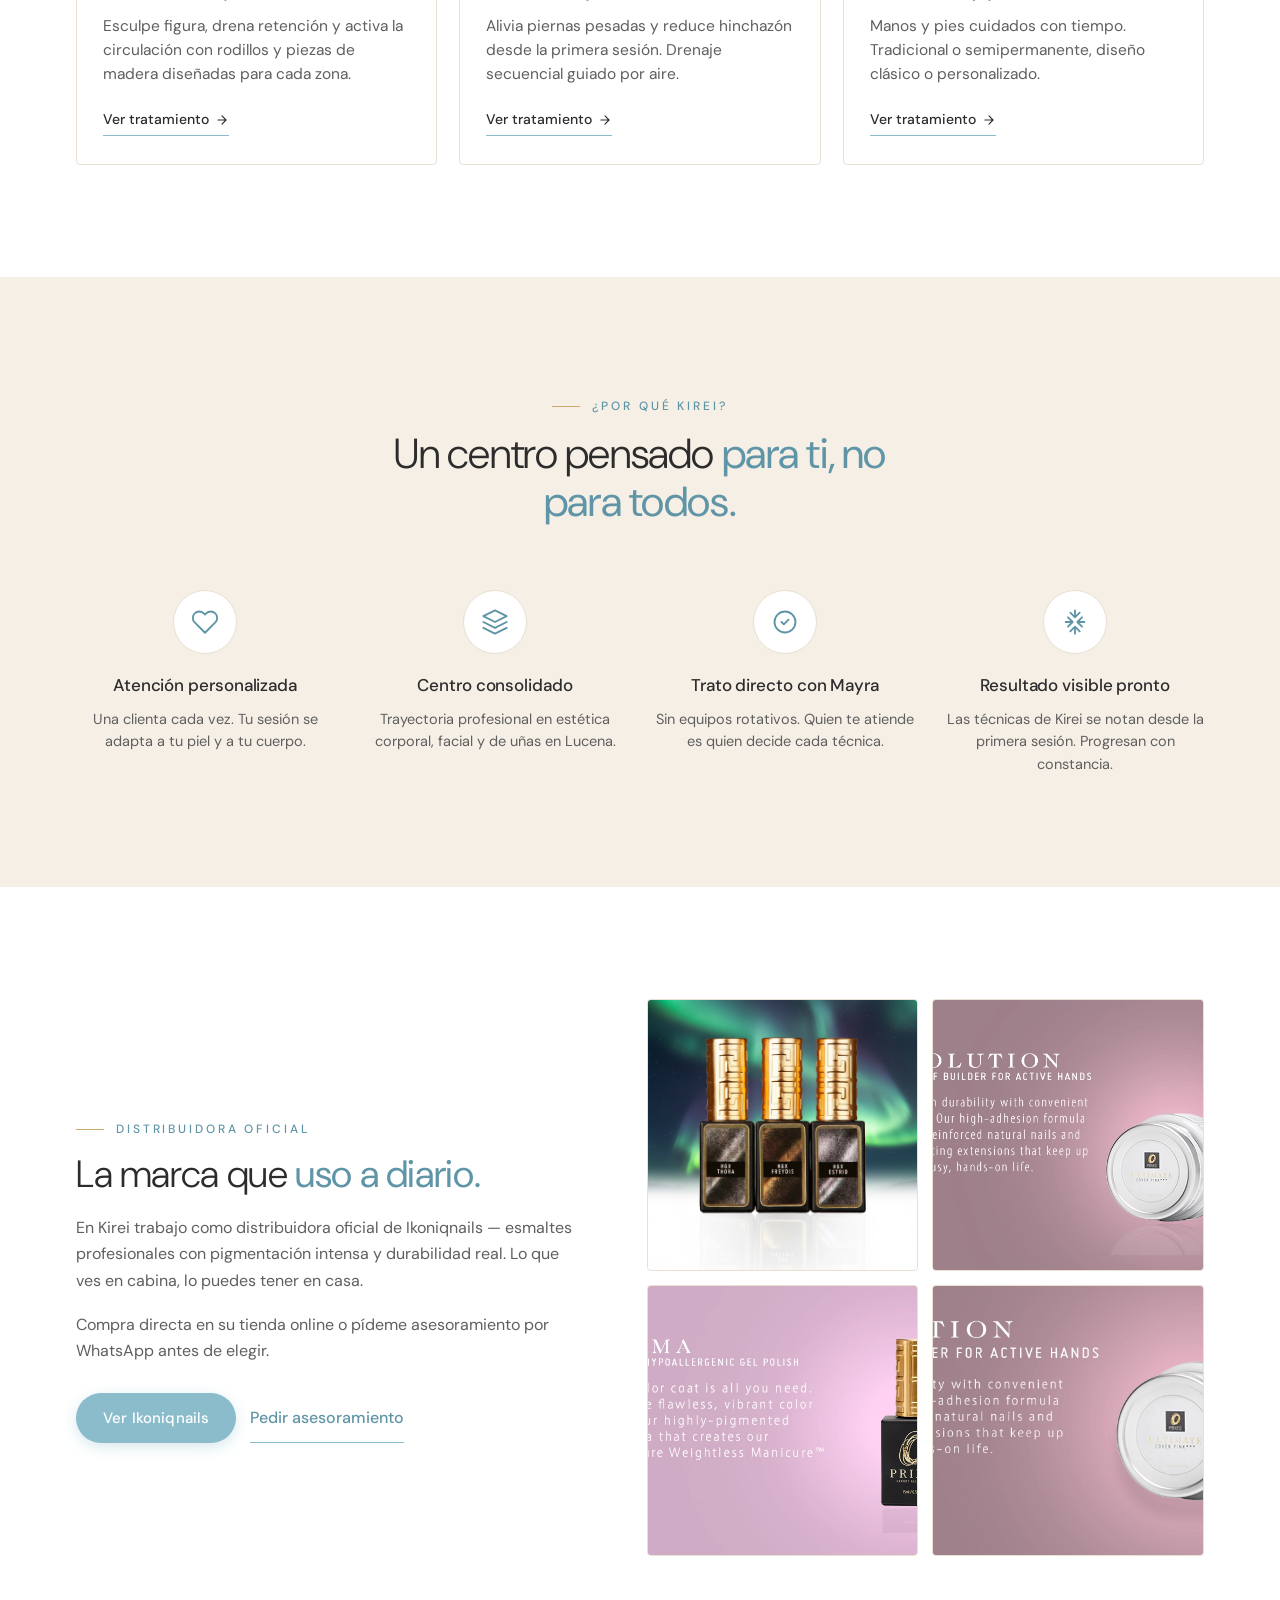
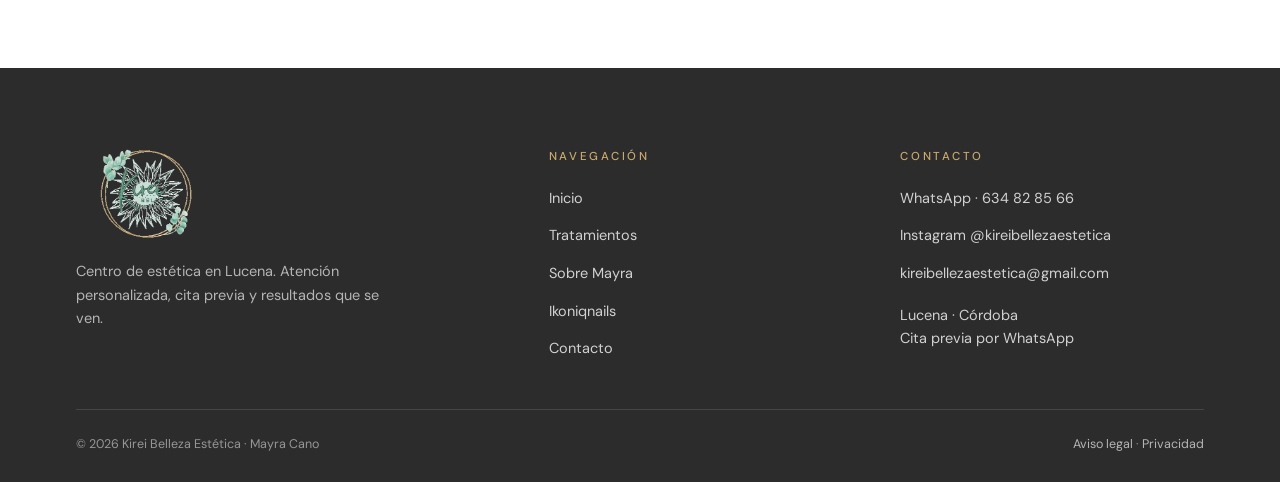
==== commit 77f99c20: "fix: logo footer con colores propios (sage + dorado) en lugar de blanco aplastado - Genera kirei-log" ====
--- a/index.html
+++ b/index.html
@@ -222,7 +222,7 @@
     <div class="footer-inner">
         <div class="footer-cols">
             <div class="footer-brand">
-                <img src="assets/img/kirei-logo.png" alt="Kirei Belleza Estética">
+                <img src="assets/img/kirei-logo-transparent.png" alt="Kirei Belleza Estética">
                 <p>Centro de estética en Lucena. Atención personalizada, cita previa y resultados que se ven.</p>
             </div>
             <div class="footer-col">
--- a/assets/css/kirei.css
+++ b/assets/css/kirei.css
@@ -389,7 +389,7 @@
     display: grid; grid-template-columns: 1fr; gap: 36px;
     margin-bottom: 48px;
 }
-.footer-brand img { height: 46px; width: auto; filter: brightness(0) invert(1); margin-bottom: 18px; }
+.footer-brand img { height: 92px; width: auto; margin-bottom: 20px; }
 .footer-brand p { font-size: 14.5px; line-height: 1.6; color: rgba(255,255,255,0.65); max-width: 32ch; }
 .footer-col h4 {
     font-size: 11.5px; letter-spacing: 0.22em;
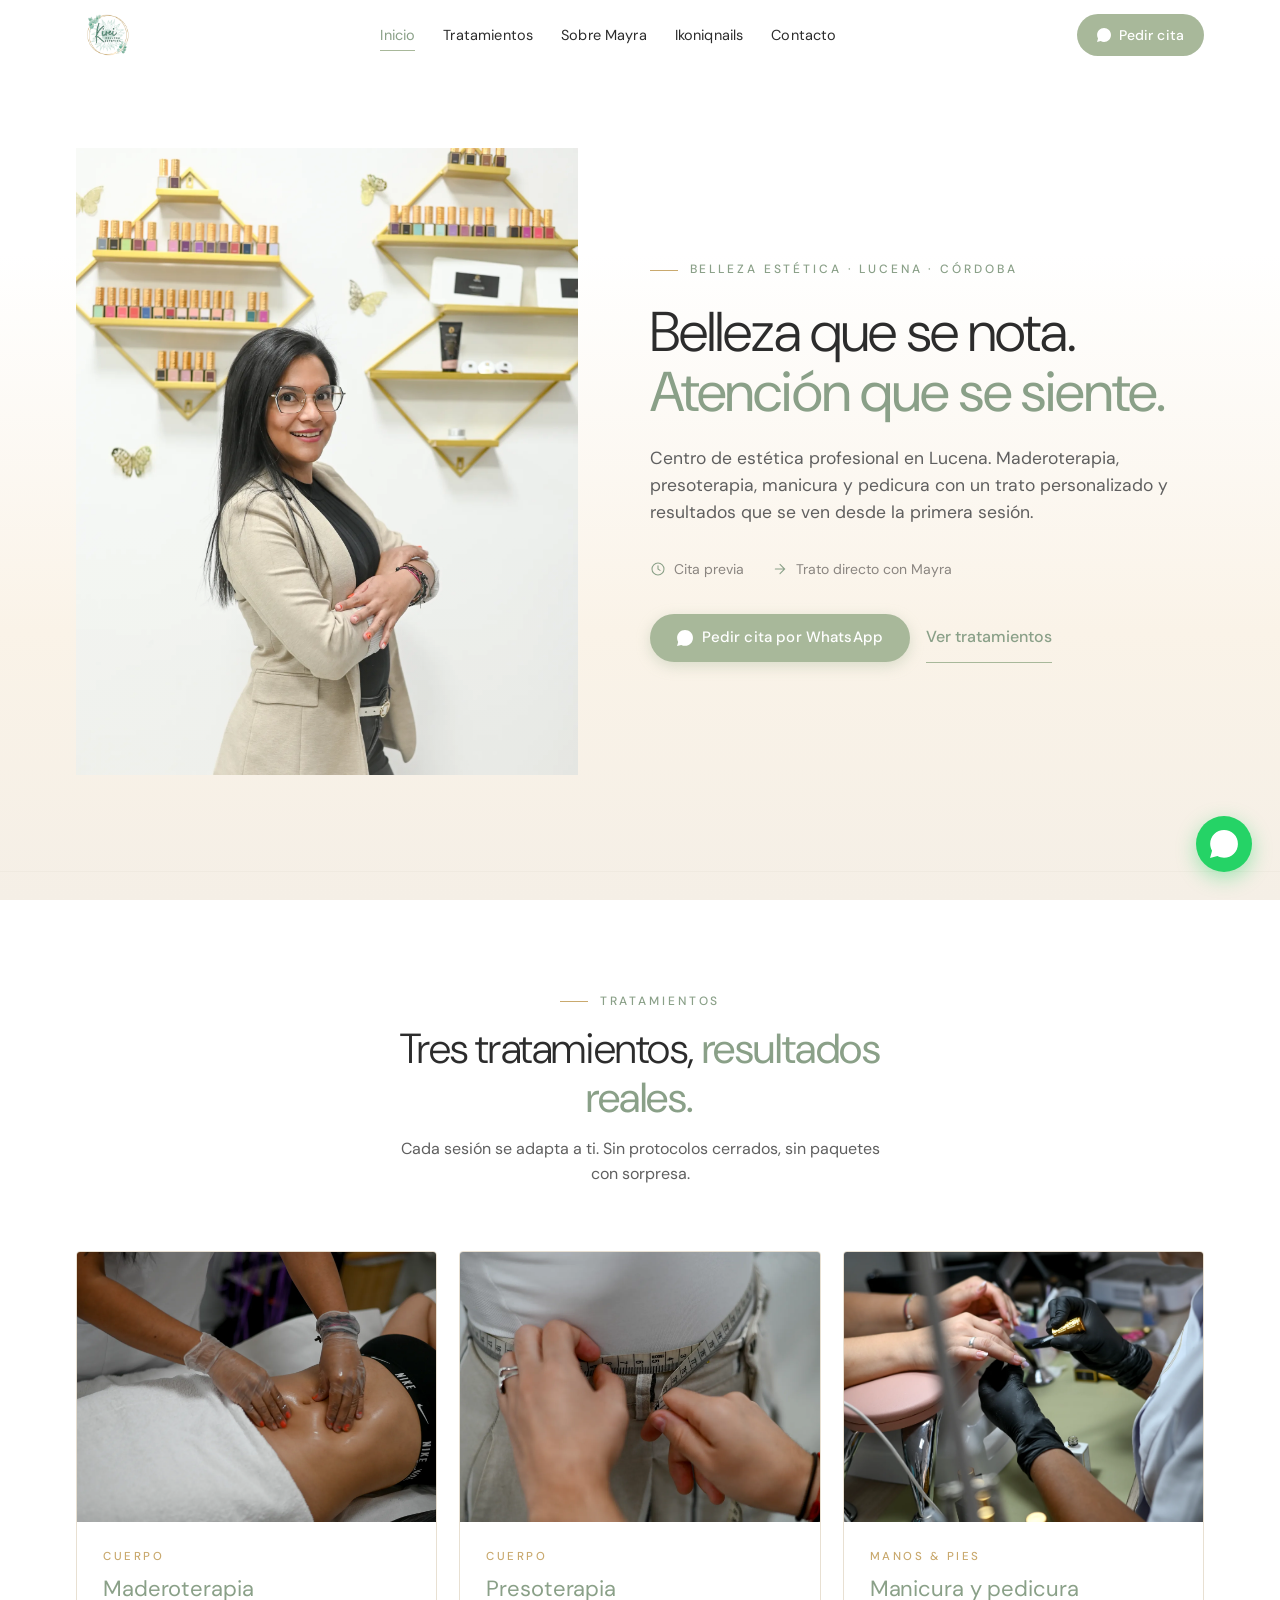
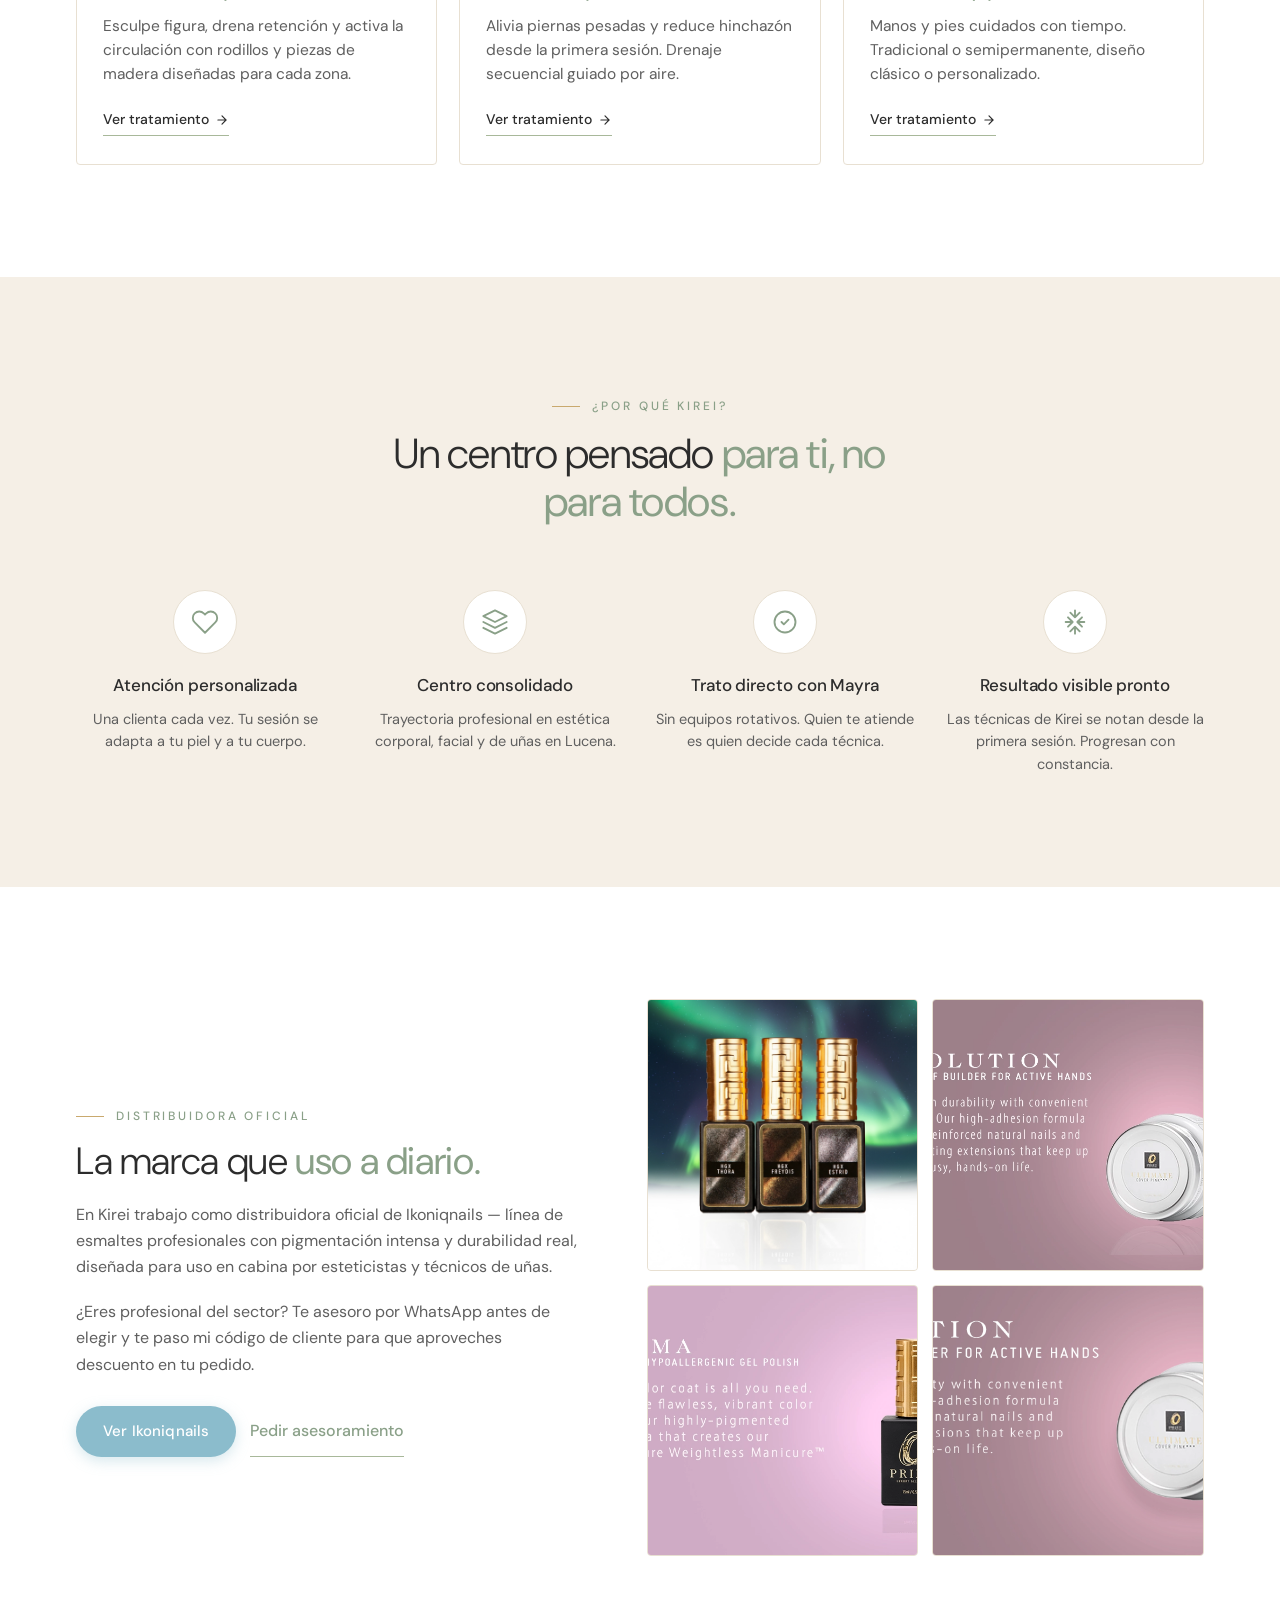
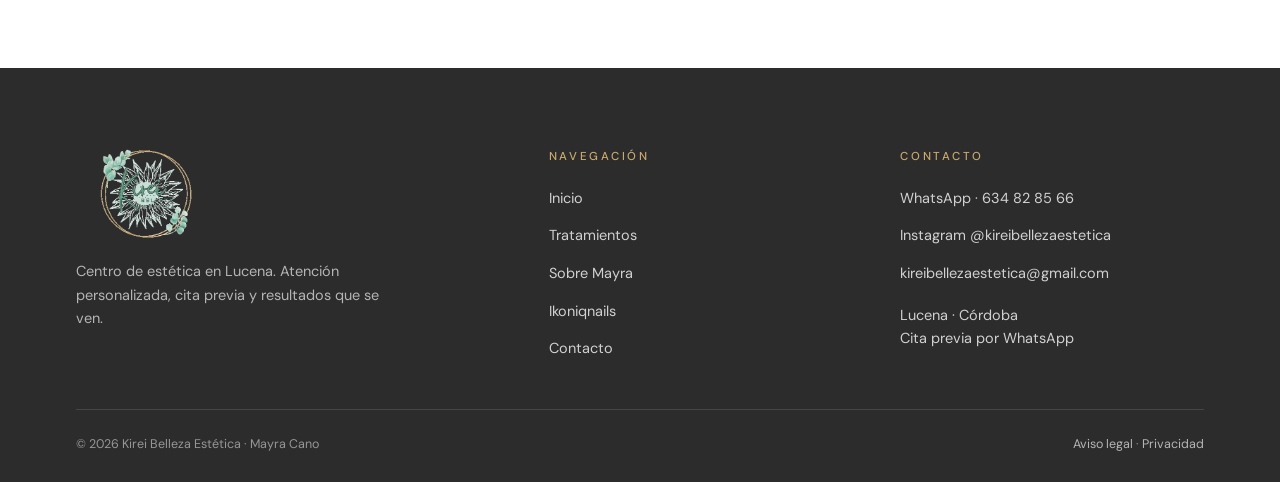
==== commit 7ee24202: "V5: aplica feedback Mayra del 16-may Cambios pedidos por Mayra en WhatsApp: - Hero: foto Mayra de ch" ====
--- a/index.html
+++ b/index.html
@@ -11,7 +11,7 @@
 
     <meta property="og:title" content="Kirei Belleza Estética · Lucena">
     <meta property="og:description" content="Belleza estética con atención personalizada. Maderoterapia, presoterapia, manicura y pedicura en Lucena.">
-    <meta property="og:image" content="assets/img/mayra-portrait-02.jpg">
+    <meta property="og:image" content="assets/img/mayra-chaqueta-01.jpg">
     <meta property="og:type" content="website">
     <meta property="og:url" content="https://kireilucena.com/">
     <meta property="og:locale" content="es_ES">
@@ -23,7 +23,7 @@
     <link href="https://fonts.googleapis.com/css2?family=DM+Sans:opsz,wght@9..40,300;9..40,400;9..40,500;9..40,600&display=swap" rel="stylesheet">
 
     <link rel="stylesheet" href="assets/css/kirei.css">
-    <link rel="preload" as="image" href="assets/img/mayra-portrait-02.webp" type="image/webp" fetchpriority="high">
+    <link rel="preload" as="image" href="assets/img/mayra-chaqueta-01.webp" type="image/webp" fetchpriority="high">
 
     <script type="application/ld+json">
     {
@@ -34,7 +34,7 @@
         "alternateName": "Kirei Lucena",
         "description": "Centro de estética en Lucena (Córdoba). Maderoterapia, presoterapia, manicura y pedicura con atención personalizada.",
         "url": "https://kireilucena.com/",
-        "image": "https://kireilucena.com/assets/img/mayra-portrait-02.jpg",
+        "image": "https://kireilucena.com/assets/img/mayra-chaqueta-01.jpg",
         "telephone": "+34634828566",
         "priceRange": "€€",
         "address": {
@@ -97,8 +97,8 @@
     <div class="hero-inner">
         <div class="hero-img fade-in">
             <picture>
-                <source srcset="assets/img/mayra-portrait-02.webp" type="image/webp">
-                <img src="assets/img/mayra-portrait-02.jpg" alt="Mayra Cano, esteticista de Kirei Belleza Estética en Lucena" loading="eager" fetchpriority="high">
+                <source srcset="assets/img/mayra-chaqueta-01.webp" type="image/webp">
+                <img src="assets/img/mayra-chaqueta-01.jpg" alt="Mayra Cano, esteticista de Kirei Belleza Estética en Lucena" loading="eager" fetchpriority="high">
             </picture>
         </div>
         <div class="hero-text">
@@ -130,7 +130,7 @@
     <div class="services-grid">
         <article class="service-card">
             <div class="service-card-img">
-                <picture><source srcset="assets/img/corporal-detalle-01.webp" type="image/webp"><img src="assets/img/corporal-detalle-01.jpg" alt="Maderoterapia · masaje corporal" loading="lazy"></picture>
+                <picture><source srcset="assets/img/maderoterapia-rodillo-01.webp" type="image/webp"><img src="assets/img/maderoterapia-rodillo-01.jpg" alt="Maderoterapia con rodillo de madera · Kirei Lucena" loading="lazy"></picture>
             </div>
             <div class="service-card-body">
                 <span class="service-card-eyebrow">Cuerpo</span>
@@ -152,7 +152,7 @@
         </article>
         <article class="service-card">
             <div class="service-card-img">
-                <picture><source srcset="assets/img/manicura-pastel-01.webp" type="image/webp"><img src="assets/img/manicura-pastel-01.jpg" alt="Manicura y pedicura · diseño a medida" loading="lazy"></picture>
+                <picture><source srcset="assets/img/manicura-esmalte-01.webp" type="image/webp"><img src="assets/img/manicura-esmalte-01.jpg" alt="Manicura aplicando esmalte · Kirei Lucena" loading="lazy"></picture>
             </div>
             <div class="service-card-body">
                 <span class="service-card-eyebrow">Manos & pies</span>
@@ -200,8 +200,8 @@
         <div class="ikoniq-preview-text">
             <span class="section-eyebrow">Distribuidora oficial</span>
             <h2 id="ikoniq-title">La marca que <strong>uso a diario.</strong></h2>
-            <p>En Kirei trabajo como distribuidora oficial de Ikoniqnails — esmaltes profesionales con pigmentación intensa y durabilidad real. Lo que ves en cabina, lo puedes tener en casa.</p>
-            <p>Compra directa en su tienda online o pídeme asesoramiento por WhatsApp antes de elegir.</p>
+            <p>En Kirei trabajo como distribuidora oficial de Ikoniqnails — línea de esmaltes profesionales con pigmentación intensa y durabilidad real, diseñada para uso en cabina por esteticistas y técnicos de uñas.</p>
+            <p>¿Eres profesional del sector? Te asesoro por WhatsApp antes de elegir y te paso mi código de cliente para que aproveches descuento en tu pedido.</p>
             <div class="cta-row">
                 <a href="productos.html" class="btn btn-water">Ver Ikoniqnails</a>
                 <a href="https://wa.me/34634828566?text=Hola%20Mayra%2C%20me%20gustar%C3%ADa%20asesoramiento%20Ikoniqnails" target="_blank" rel="noopener" class="btn-text">Pedir asesoramiento</a>
--- a/assets/css/kirei.css
+++ b/assets/css/kirei.css
@@ -1,7 +1,7 @@
 /* ============================================================
    KIREI BELLEZA ESTÉTICA — Mayra Cano · Lucena
-   V3 · Centro consolidado profesional · paleta brief Mayra
-   DM Sans · blanco + azul agua + tierra · sage solo WhatsApp
+   V5 · Paleta verde sage protagonista + gradient blanco-beis
+   DM Sans · gradient body · sage en CTAs + acentos · azul solo Ikoniqnails
    ============================================================ */
 
 :root {
@@ -42,7 +42,7 @@
 }
 
 * { box-sizing: border-box; margin: 0; padding: 0; }
-*:focus-visible { outline: 2px solid var(--accent-water-dark); outline-offset: 3px; border-radius: 3px; }
+*:focus-visible { outline: 2px solid var(--accent-sage-dark); outline-offset: 3px; border-radius: 3px; }
 
 html { scroll-behavior: smooth; -webkit-text-size-adjust: 100%; text-size-adjust: 100%; }
 body {
@@ -50,7 +50,9 @@
     font-size: 16px;
     line-height: 1.6;
     color: var(--ink-primary);
-    background: var(--bg-base);
+    background: linear-gradient(180deg, #FFFFFF 0%, #FFFFFF 28%, #FAF3E8 70%, #F5EFE6 100%);
+    background-attachment: fixed;
+    min-height: 100vh;
     font-weight: 400;
     -webkit-font-smoothing: antialiased;
     -moz-osx-font-smoothing: grayscale;
@@ -95,16 +97,16 @@
     padding: 6px 0; border-bottom: 1.5px solid transparent;
     transition: border-color .2s ease, color .2s ease;
 }
-.nav-links a:hover, .nav-links a.is-active { color: var(--accent-water-dark); border-bottom-color: var(--accent-water); }
+.nav-links a:hover, .nav-links a.is-active { color: var(--accent-sage-dark); border-bottom-color: var(--accent-sage); }
 
 .nav-cta {
     display: none; align-items: center; gap: 8px;
-    background: var(--accent-water); color: #FFF !important;
+    background: var(--accent-sage); color: #FFF !important;
     padding: 10px 20px; border-radius: 999px;
     font-size: 14px; font-weight: 500; letter-spacing: 0.01em;
     transition: background .2s ease, transform .15s ease;
 }
-.nav-cta:hover { background: var(--accent-water-dark); transform: translateY(-1px); }
+.nav-cta:hover { background: var(--accent-sage-dark); transform: translateY(-1px); }
 .nav-cta svg { fill: currentColor; }
 
 .nav-burger {
@@ -147,7 +149,7 @@
    HERO — Mayra brazos cruzados + texto centro
    ============================================================ */
 .hero {
-    background: var(--bg-base);
+    background: transparent;
     padding-bottom: clamp(56px, 9vw, 96px);
     border-bottom: 1px solid var(--hairline-soft);
 }
@@ -173,7 +175,7 @@
 }
 .hero-eyebrow {
     font-size: 12px; letter-spacing: 0.24em; text-transform: uppercase;
-    color: var(--accent-water-dark); margin-bottom: 22px; font-weight: 500;
+    color: var(--accent-sage-dark); margin-bottom: 22px; font-weight: 500;
     display: inline-flex; align-items: center; gap: 12px;
 }
 .hero-eyebrow::before {
@@ -185,7 +187,7 @@
     font-weight: 300;
     margin-bottom: 22px;
 }
-.hero-text h1 strong { color: var(--accent-water-dark); font-weight: 400; }
+.hero-text h1 strong { color: var(--accent-sage-dark); font-weight: 400; }
 .hero-text p.lead {
     font-size: clamp(15.5px, 1.8vw, 17.5px); line-height: 1.55;
     color: var(--ink-secondary); margin-bottom: 32px;
@@ -228,11 +230,11 @@
 }
 .btn-secondary:hover { background: var(--ink-primary); color: var(--bg-base); }
 .btn-text {
-    color: var(--accent-water-dark); padding: 12px 0;
-    border-bottom: 1.5px solid var(--accent-water);
+    color: var(--accent-sage-dark); padding: 12px 0;
+    border-bottom: 1.5px solid var(--accent-sage);
     border-radius: 0; font-weight: 500;
 }
-.btn-text:hover { color: var(--accent-water-dark); border-bottom-color: var(--accent-water-dark); }
+.btn-text:hover { color: var(--accent-sage-dark); border-bottom-color: var(--accent-sage-dark); }
 
 @media (min-width: 880px) {
     .hero-inner {
@@ -248,7 +250,7 @@
    ============================================================ */
 .services {
     padding: clamp(64px, 10vw, 112px) 0;
-    background: var(--bg-base);
+    background: transparent;
 }
 .section-header {
     text-align: center; margin-bottom: clamp(40px, 6vw, 64px);
@@ -257,7 +259,7 @@
 }
 .section-eyebrow {
     font-size: 12px; letter-spacing: 0.24em; text-transform: uppercase;
-    color: var(--accent-water-dark); margin-bottom: 14px; font-weight: 500;
+    color: var(--accent-sage-dark); margin-bottom: 14px; font-weight: 500;
     display: inline-flex; align-items: center; gap: 12px;
 }
 .section-eyebrow::before, .section-eyebrow::after {
@@ -269,7 +271,7 @@
     font-weight: 300; letter-spacing: -0.01em;
     color: var(--ink-primary); margin-bottom: 14px;
 }
-.section-title strong { color: var(--accent-water-dark); font-weight: 400; }
+.section-title strong { color: var(--accent-sage-dark); font-weight: 400; }
 .section-sub {
     font-size: 16px; line-height: 1.6; color: var(--ink-secondary);
     max-width: 56ch; margin: 0 auto;
@@ -286,7 +288,7 @@
     display: flex; flex-direction: column;
     transition: transform .25s ease, box-shadow .25s ease, border-color .25s ease;
 }
-.service-card:hover { transform: translateY(-3px); box-shadow: var(--shadow-hover); border-color: var(--accent-water-soft); }
+.service-card:hover { transform: translateY(-3px); box-shadow: var(--shadow-hover); border-color: var(--accent-sage-soft); }
 .service-card-img { aspect-ratio: 4/3; background: var(--bg-soft); overflow: hidden; }
 .service-card-img img { width: 100%; height: 100%; object-fit: cover; transition: transform .6s ease; }
 .service-card:hover .service-card-img img { transform: scale(1.04); }
@@ -294,18 +296,18 @@
 .service-card-eyebrow { font-size: 11.5px; letter-spacing: 0.22em; text-transform: uppercase; color: var(--accent-gold); font-weight: 500; margin-bottom: 10px; }
 .service-card h3 {
     font-size: 22px; line-height: 1.2; font-weight: 400;
-    color: var(--accent-water-dark); margin-bottom: 12px;
+    color: var(--accent-sage-dark); margin-bottom: 12px;
     letter-spacing: -0.005em;
 }
 .service-card .promise { font-size: 15.5px; color: var(--ink-secondary); line-height: 1.55; margin-bottom: 22px; flex: 1; }
 .service-card-link {
     display: inline-flex; align-items: center; gap: 6px;
     font-size: 14px; font-weight: 500; color: var(--ink-primary);
-    border-bottom: 1.5px solid var(--accent-water); padding-bottom: 4px;
+    border-bottom: 1.5px solid var(--accent-sage); padding-bottom: 4px;
     align-self: flex-start;
     transition: color .2s ease, border-color .2s ease;
 }
-.service-card-link:hover { color: var(--accent-water-dark); border-color: var(--accent-water-dark); }
+.service-card-link:hover { color: var(--accent-sage-dark); border-color: var(--accent-sage-dark); }
 .service-card-link svg { width: 14px; height: 14px; transition: transform .25s ease; }
 .service-card:hover .service-card-link svg { transform: translateX(4px); }
 
@@ -328,7 +330,7 @@
 .why-item { text-align: center; }
 .why-icon {
     width: 64px; height: 64px; border-radius: 50%;
-    background: var(--bg-base); color: var(--accent-water-dark);
+    background: var(--bg-base); color: var(--accent-sage-dark);
     display: inline-flex; align-items: center; justify-content: center;
     margin-bottom: 18px;
     border: 1px solid var(--hairline);
@@ -348,7 +350,7 @@
    ============================================================ */
 .ikoniq-preview {
     padding: clamp(64px, 10vw, 112px) 0;
-    background: var(--bg-base);
+    background: transparent;
 }
 .ikoniq-preview .container { display: grid; grid-template-columns: 1fr; gap: clamp(36px, 5vw, 64px); align-items: center; }
 .ikoniq-preview-text { max-width: 540px; }
@@ -358,7 +360,7 @@
     font-weight: 300; letter-spacing: -0.01em;
     color: var(--ink-primary); margin-bottom: 18px;
 }
-.ikoniq-preview-text h2 strong { color: var(--accent-water-dark); font-weight: 400; }
+.ikoniq-preview-text h2 strong { color: var(--accent-sage-dark); font-weight: 400; }
 .ikoniq-preview-text p { font-size: 16px; line-height: 1.65; color: var(--ink-secondary); margin-bottom: 18px; max-width: 50ch; }
 .ikoniq-preview-text .cta-row { margin-top: 28px; display: flex; flex-wrap: wrap; gap: 14px; }
 .ikoniq-grid {
@@ -398,7 +400,7 @@
 }
 .footer-col ul { list-style: none; display: flex; flex-direction: column; gap: 12px; }
 .footer-col a { font-size: 14.5px; color: rgba(255,255,255,0.78); transition: color .2s ease; }
-.footer-col a:hover { color: var(--accent-water); }
+.footer-col a:hover { color: var(--accent-sage); }
 .footer-col p, .footer-col address { font-style: normal; font-size: 14.5px; color: rgba(255,255,255,0.78); line-height: 1.65; }
 .footer-bottom {
     padding-top: 24px; border-top: 1px solid rgba(255,255,255,0.12);
@@ -406,7 +408,7 @@
     font-size: 12.5px; color: rgba(255,255,255,0.5);
 }
 .footer-bottom a { color: rgba(255,255,255,0.65); }
-.footer-bottom a:hover { color: var(--accent-water); }
+.footer-bottom a:hover { color: var(--accent-sage); }
 @media (min-width: 720px) {
     .footer-cols { grid-template-columns: 1.4fr 1fr 1fr; gap: 48px; }
 }
@@ -445,13 +447,13 @@
 .page-hero {
     padding: clamp(48px, 7vw, 88px) 0 clamp(36px, 5vw, 56px);
     border-bottom: 1px solid var(--hairline);
-    background: var(--bg-base);
+    background: transparent;
     text-align: center;
 }
 .page-hero .container { max-width: 760px; }
 .page-hero .eyebrow {
     font-size: 12px; letter-spacing: 0.24em; text-transform: uppercase;
-    color: var(--accent-water-dark); display: inline-flex; gap: 12px; align-items: center;
+    color: var(--accent-sage-dark); display: inline-flex; gap: 12px; align-items: center;
     margin-bottom: 16px; font-weight: 500;
 }
 .page-hero .eyebrow::before, .page-hero .eyebrow::after {
@@ -462,7 +464,7 @@
     font-weight: 300; letter-spacing: -0.015em;
     color: var(--ink-primary); margin: 8px 0 16px;
 }
-.page-hero h1 strong { color: var(--accent-water-dark); font-weight: 400; }
+.page-hero h1 strong { color: var(--accent-sage-dark); font-weight: 400; }
 .page-hero p { font-size: clamp(15px, 1.8vw, 17px); color: var(--ink-secondary); max-width: 56ch; line-height: 1.65; margin: 0 auto; }
 
 /* ============================================================
@@ -470,7 +472,7 @@
    ============================================================ */
 .treatments {
     padding: clamp(48px, 7vw, 88px) 0;
-    background: var(--bg-base);
+    background: transparent;
 }
 .treatments-list {
     max-width: var(--max-w); margin: 0 auto;
@@ -494,9 +496,9 @@
     color: var(--ink-primary); margin-bottom: 14px;
     letter-spacing: -0.005em;
 }
-.treatment-card h2 strong { color: var(--accent-water-dark); font-weight: 500; }
+.treatment-card h2 strong { color: var(--accent-sage-dark); font-weight: 500; }
 .treatment-card .promise {
-    font-size: 17px; line-height: 1.55; color: var(--accent-water-dark);
+    font-size: 17px; line-height: 1.55; color: var(--accent-sage-dark);
     font-weight: 500; margin-bottom: 22px; max-width: 46ch;
 }
 .treatment-card p { font-size: 15.5px; line-height: 1.7; color: var(--ink-secondary); margin-bottom: 18px; max-width: 56ch; }
@@ -519,7 +521,7 @@
     font-size: 13.5px; color: var(--ink-soft);
 }
 .treatment-meta-item { display: flex; flex-direction: column; gap: 3px; }
-.treatment-meta dt { font-weight: 500; color: var(--accent-water-dark); letter-spacing: 0.04em; text-transform: uppercase; font-size: 11.5px; }
+.treatment-meta dt { font-weight: 500; color: var(--accent-sage-dark); letter-spacing: 0.04em; text-transform: uppercase; font-size: 11.5px; }
 .treatment-meta dd { font-size: 15px; color: var(--ink-primary); }
 @media (min-width: 880px) {
     .treatment-card { grid-template-columns: 1.05fr 1fr; align-items: center; }
@@ -534,7 +536,7 @@
    ============================================================ */
 .about {
     padding: clamp(48px, 7vw, 88px) 0 clamp(56px, 9vw, 100px);
-    background: var(--bg-base);
+    background: transparent;
 }
 .about-inner {
     max-width: var(--max-w); margin: 0 auto;
@@ -551,7 +553,7 @@
 .about-text { padding: 6px 0; }
 .about-text .eyebrow {
     font-size: 12px; letter-spacing: 0.24em; text-transform: uppercase;
-    color: var(--accent-water-dark); margin-bottom: 16px; font-weight: 500;
+    color: var(--accent-sage-dark); margin-bottom: 16px; font-weight: 500;
     display: inline-flex; gap: 12px; align-items: center;
 }
 .about-text .eyebrow::before { content: ""; width: 28px; height: 1px; background: var(--accent-gold); }
@@ -560,7 +562,7 @@
     font-weight: 300; letter-spacing: -0.015em;
     color: var(--ink-primary); margin-bottom: 24px;
 }
-.about-text h1 strong { color: var(--accent-water-dark); font-weight: 400; }
+.about-text h1 strong { color: var(--accent-sage-dark); font-weight: 400; }
 .about-text .lead {
     font-size: clamp(17px, 2vw, 19px); line-height: 1.55;
     color: var(--ink-primary); margin-bottom: 28px; font-weight: 400;
@@ -569,7 +571,7 @@
 .about-text p { font-size: 16px; line-height: 1.75; color: var(--ink-secondary); margin-bottom: 18px; max-width: 60ch; }
 .about-text .pull-quote {
     font-size: clamp(18px, 2.4vw, 22px); line-height: 1.5;
-    color: var(--accent-water-dark);
+    color: var(--accent-sage-dark);
     border-left: 2px solid var(--accent-gold);
     padding: 10px 0 10px 22px; margin: 32px 0;
     max-width: 52ch; font-weight: 400;
@@ -584,14 +586,14 @@
    ============================================================ */
 .products-intro {
     padding: clamp(48px, 8vw, 96px) 0;
-    background: var(--bg-base);
+    background: transparent;
 }
 .products-intro .container { display: grid; grid-template-columns: 1fr; gap: 32px; align-items: start; }
 .products-intro h2 {
     font-size: clamp(24px, 3.5vw, 34px); line-height: 1.2; font-weight: 400;
     color: var(--ink-primary); margin-bottom: 16px;
 }
-.products-intro h2 strong { color: var(--accent-water-dark); font-weight: 500; }
+.products-intro h2 strong { color: var(--accent-sage-dark); font-weight: 500; }
 .products-intro p { font-size: 16px; line-height: 1.7; color: var(--ink-secondary); margin-bottom: 18px; max-width: 60ch; }
 .products-intro .cta-row { margin-top: 22px; }
 @media (min-width: 880px) {
@@ -611,7 +613,7 @@
     font-size: clamp(24px, 3.5vw, 32px); font-weight: 400;
     color: var(--ink-primary); letter-spacing: -0.005em;
 }
-.products-gallery h2 strong { color: var(--accent-water-dark); font-weight: 500; }
+.products-gallery h2 strong { color: var(--accent-sage-dark); font-weight: 500; }
 .gallery-grid {
     display: grid; grid-template-columns: repeat(2, 1fr); gap: 14px;
     max-width: var(--max-w); margin: 0 auto; padding: 0 var(--gutter);
@@ -640,7 +642,7 @@
     font-size: clamp(26px, 4vw, 38px); line-height: 1.2; font-weight: 400;
     margin-bottom: 18px; color: #FFF;
 }
-.products-cta h2 strong { color: var(--accent-water); font-weight: 500; }
+.products-cta h2 strong { color: var(--accent-sage); font-weight: 500; }
 .products-cta p { font-size: 16px; color: rgba(255,255,255,0.75); margin-bottom: 28px; max-width: 50ch; margin-left: auto; margin-right: auto; }
 .products-cta .btn-primary { background: var(--accent-sage); color: #FFF; }
 .products-cta .btn-primary:hover { background: var(--accent-sage-dark); }
@@ -655,7 +657,7 @@
    ============================================================ */
 .contact-main {
     padding: clamp(48px, 8vw, 88px) 0;
-    background: var(--bg-base);
+    background: transparent;
 }
 .contact-inner {
     max-width: var(--max-w); margin: 0 auto;
@@ -670,7 +672,7 @@
 .contact-photo img { width: 100%; height: 100%; object-fit: cover; object-position: center top; }
 .contact-text .eyebrow {
     font-size: 12px; letter-spacing: 0.24em; text-transform: uppercase;
-    color: var(--accent-water-dark); margin-bottom: 16px; font-weight: 500;
+    color: var(--accent-sage-dark); margin-bottom: 16px; font-weight: 500;
     display: inline-flex; gap: 12px; align-items: center;
 }
 .contact-text .eyebrow::before { content: ""; width: 28px; height: 1px; background: var(--accent-gold); }
@@ -679,7 +681,7 @@
     font-weight: 300; letter-spacing: -0.015em;
     color: var(--ink-primary); margin-bottom: 22px;
 }
-.contact-text h1 strong { color: var(--accent-water-dark); font-weight: 400; }
+.contact-text h1 strong { color: var(--accent-sage-dark); font-weight: 400; }
 .contact-text .lead {
     font-size: clamp(16px, 1.9vw, 18px); line-height: 1.55;
     color: var(--ink-secondary); margin-bottom: 36px;
@@ -696,14 +698,14 @@
     border-radius: 8px; background: var(--bg-base);
     transition: border-color .2s ease, transform .2s ease, box-shadow .2s ease;
 }
-.contact-channel:hover { border-color: var(--accent-water); transform: translateY(-2px); box-shadow: var(--shadow-card); }
+.contact-channel:hover { border-color: var(--accent-sage); transform: translateY(-2px); box-shadow: var(--shadow-card); }
 .contact-channel.primary {
     background: var(--accent-sage); border-color: var(--accent-sage); color: #FFF;
 }
 .contact-channel.primary:hover { background: var(--accent-sage-dark); border-color: var(--accent-sage-dark); }
 .contact-channel-icon {
     width: 44px; height: 44px; border-radius: 50%;
-    background: var(--accent-water-soft); color: var(--accent-water-dark);
+    background: var(--accent-sage-soft); color: var(--accent-sage-dark);
     display: flex; align-items: center; justify-content: center; flex-shrink: 0;
 }
 .contact-channel.primary .contact-channel-icon { background: rgba(255,255,255,0.18); color: #FFF; }
@@ -714,7 +716,7 @@
 .contact-channel-body span { font-size: 14px; color: var(--ink-secondary); }
 .contact-channel.primary .contact-channel-body span { color: rgba(255,255,255,0.85); }
 .contact-channel-arrow { color: var(--ink-soft); margin-left: 8px; transition: transform .2s ease, color .2s ease; }
-.contact-channel:hover .contact-channel-arrow { transform: translateX(4px); color: var(--accent-water-dark); }
+.contact-channel:hover .contact-channel-arrow { transform: translateX(4px); color: var(--accent-sage-dark); }
 .contact-channel.primary .contact-channel-arrow { color: rgba(255,255,255,0.7); }
 
 .contact-meta { padding-top: 26px; border-top: 1px solid var(--hairline); font-size: 14.5px; color: var(--ink-secondary); line-height: 1.65; }
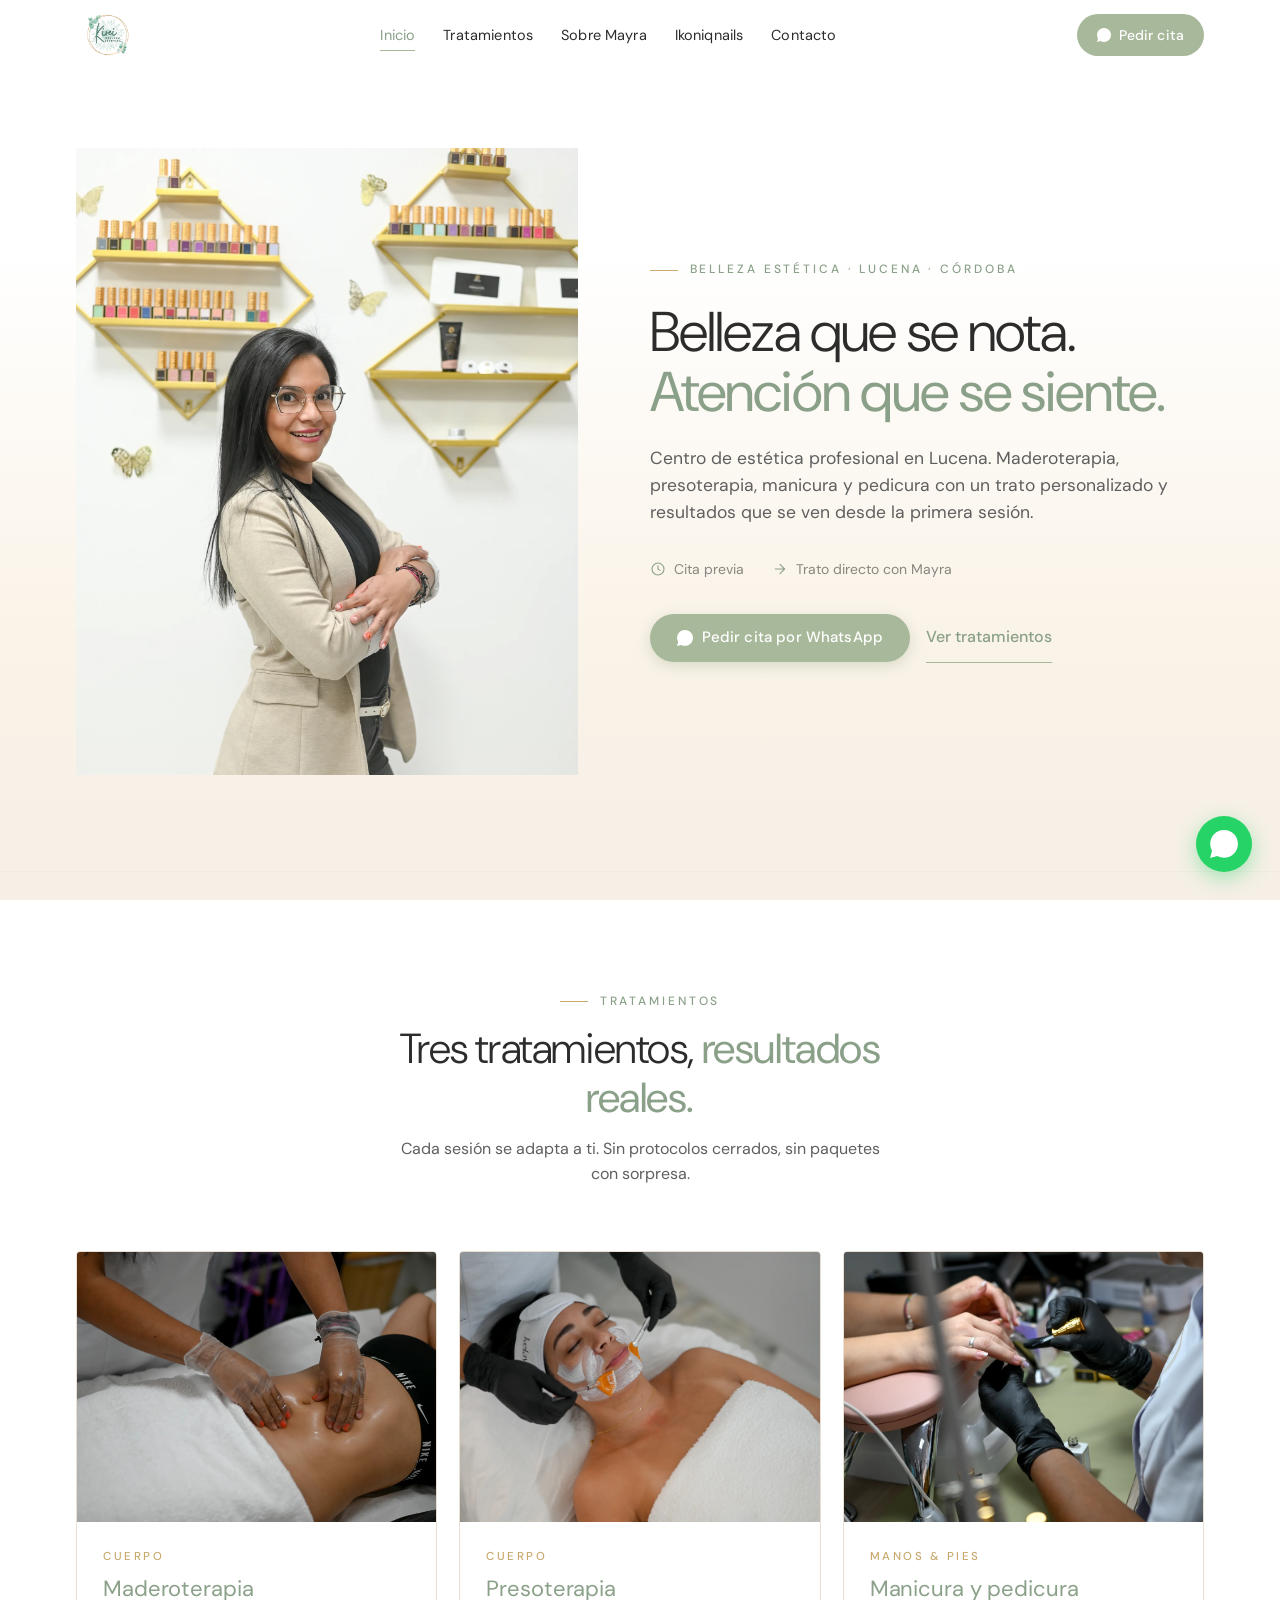
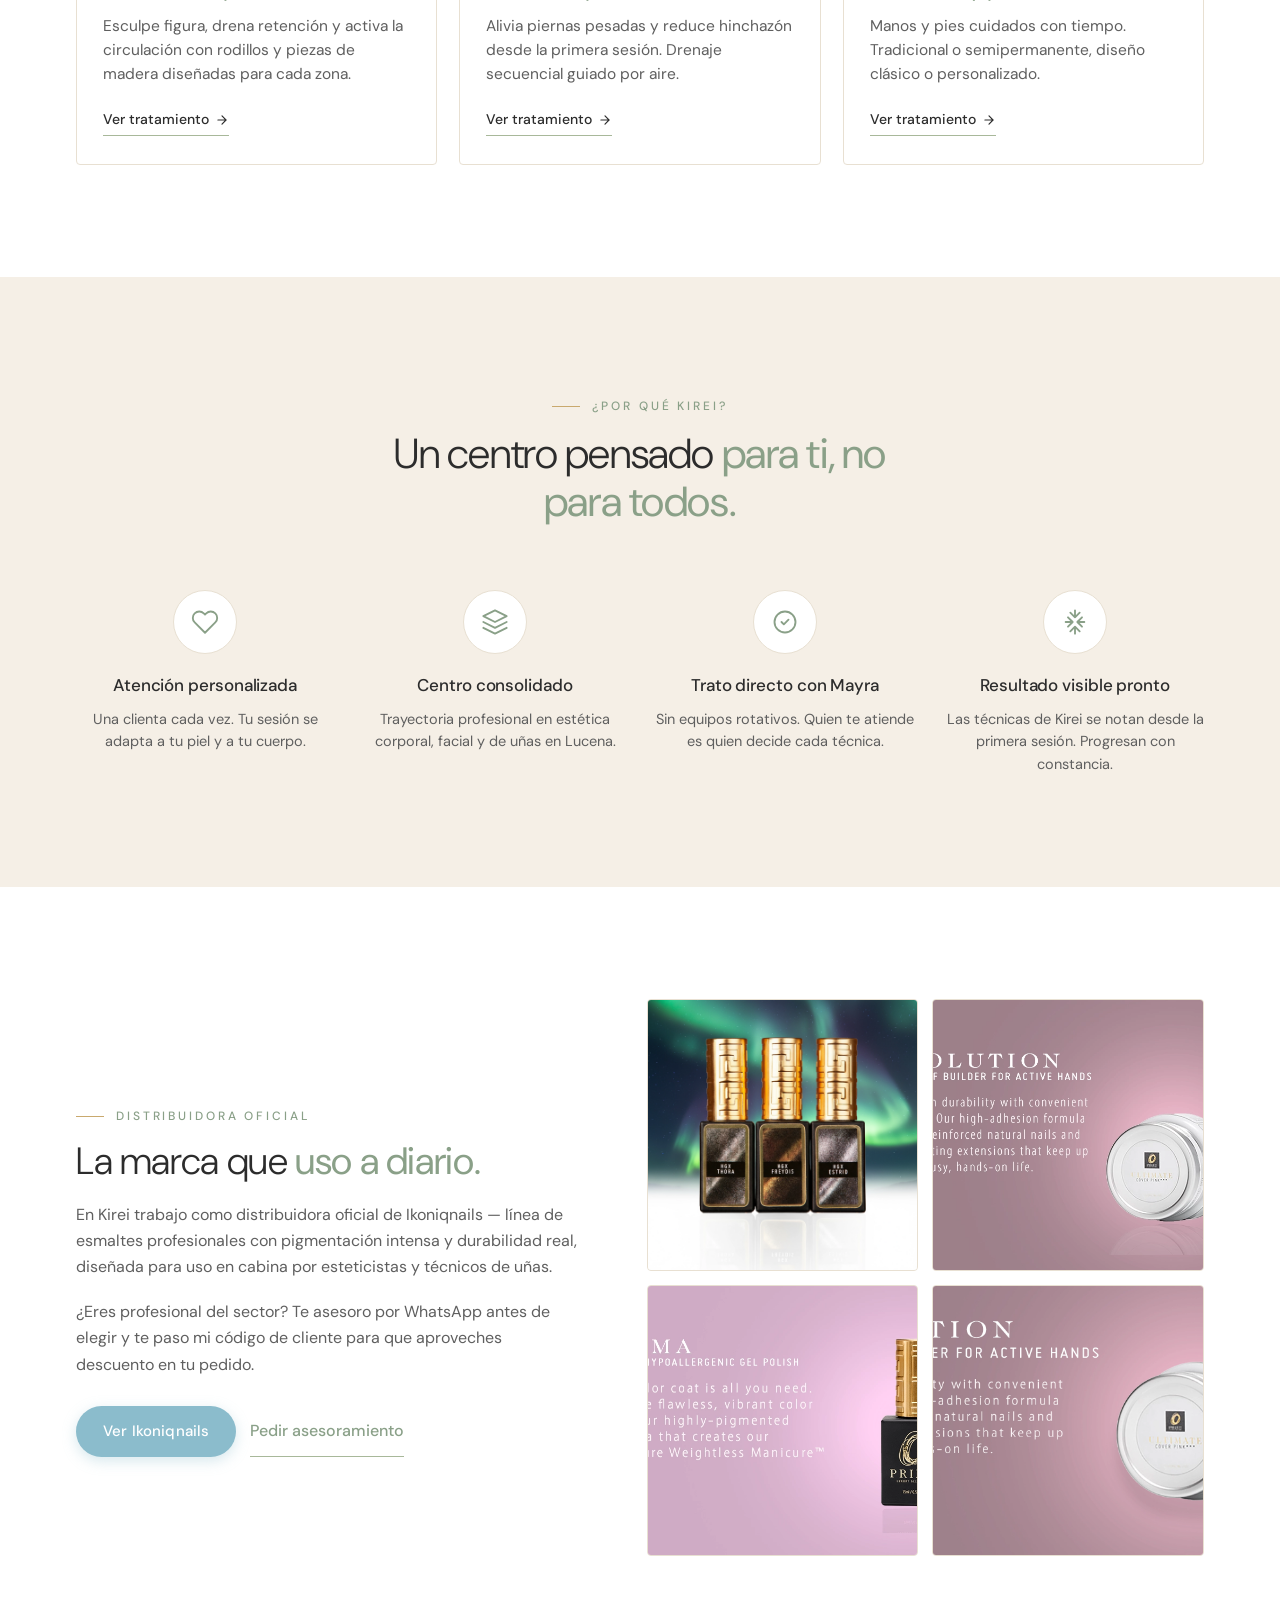
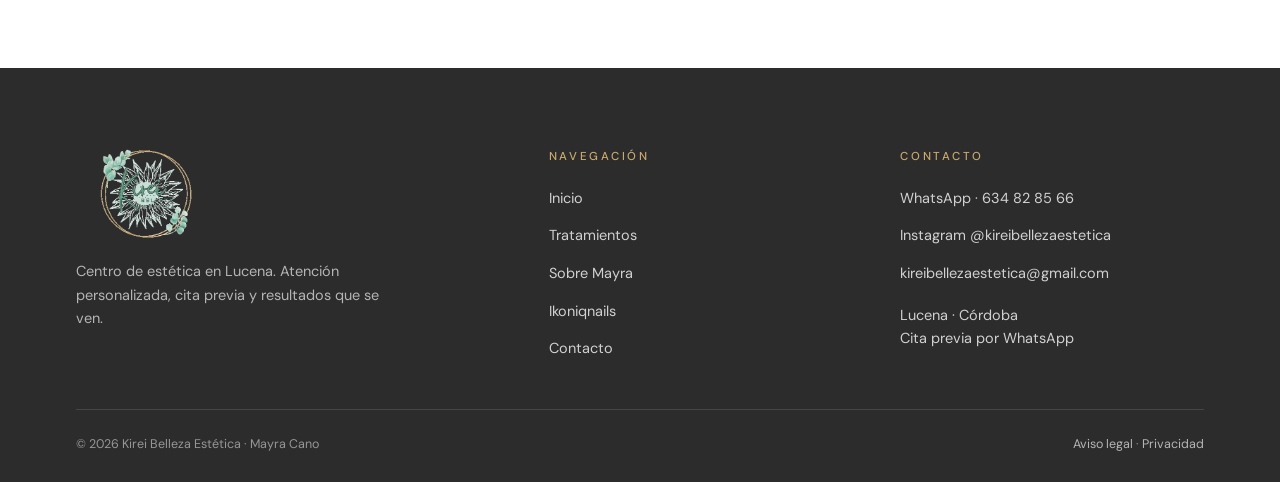
==== commit 5f0b51dc: "V5.1: foto presoterapia con equipo real (DSC_8082) La foto anterior medicion-cintura-01 mostraba una" ====
--- a/index.html
+++ b/index.html
@@ -141,7 +141,7 @@
         </article>
         <article class="service-card">
             <div class="service-card-img">
-                <picture><source srcset="assets/img/medicion-cintura-01.webp" type="image/webp"><img src="assets/img/medicion-cintura-01.jpg" alt="Presoterapia · drenaje corporal" loading="lazy"></picture>
+                <picture><source srcset="assets/img/presoterapia-equipo-01.webp" type="image/webp"><img src="assets/img/presoterapia-equipo-01.jpg" alt="Sesión de presoterapia con botas neumáticas · Kirei Lucena" loading="lazy"></picture>
             </div>
             <div class="service-card-body">
                 <span class="service-card-eyebrow">Cuerpo</span>
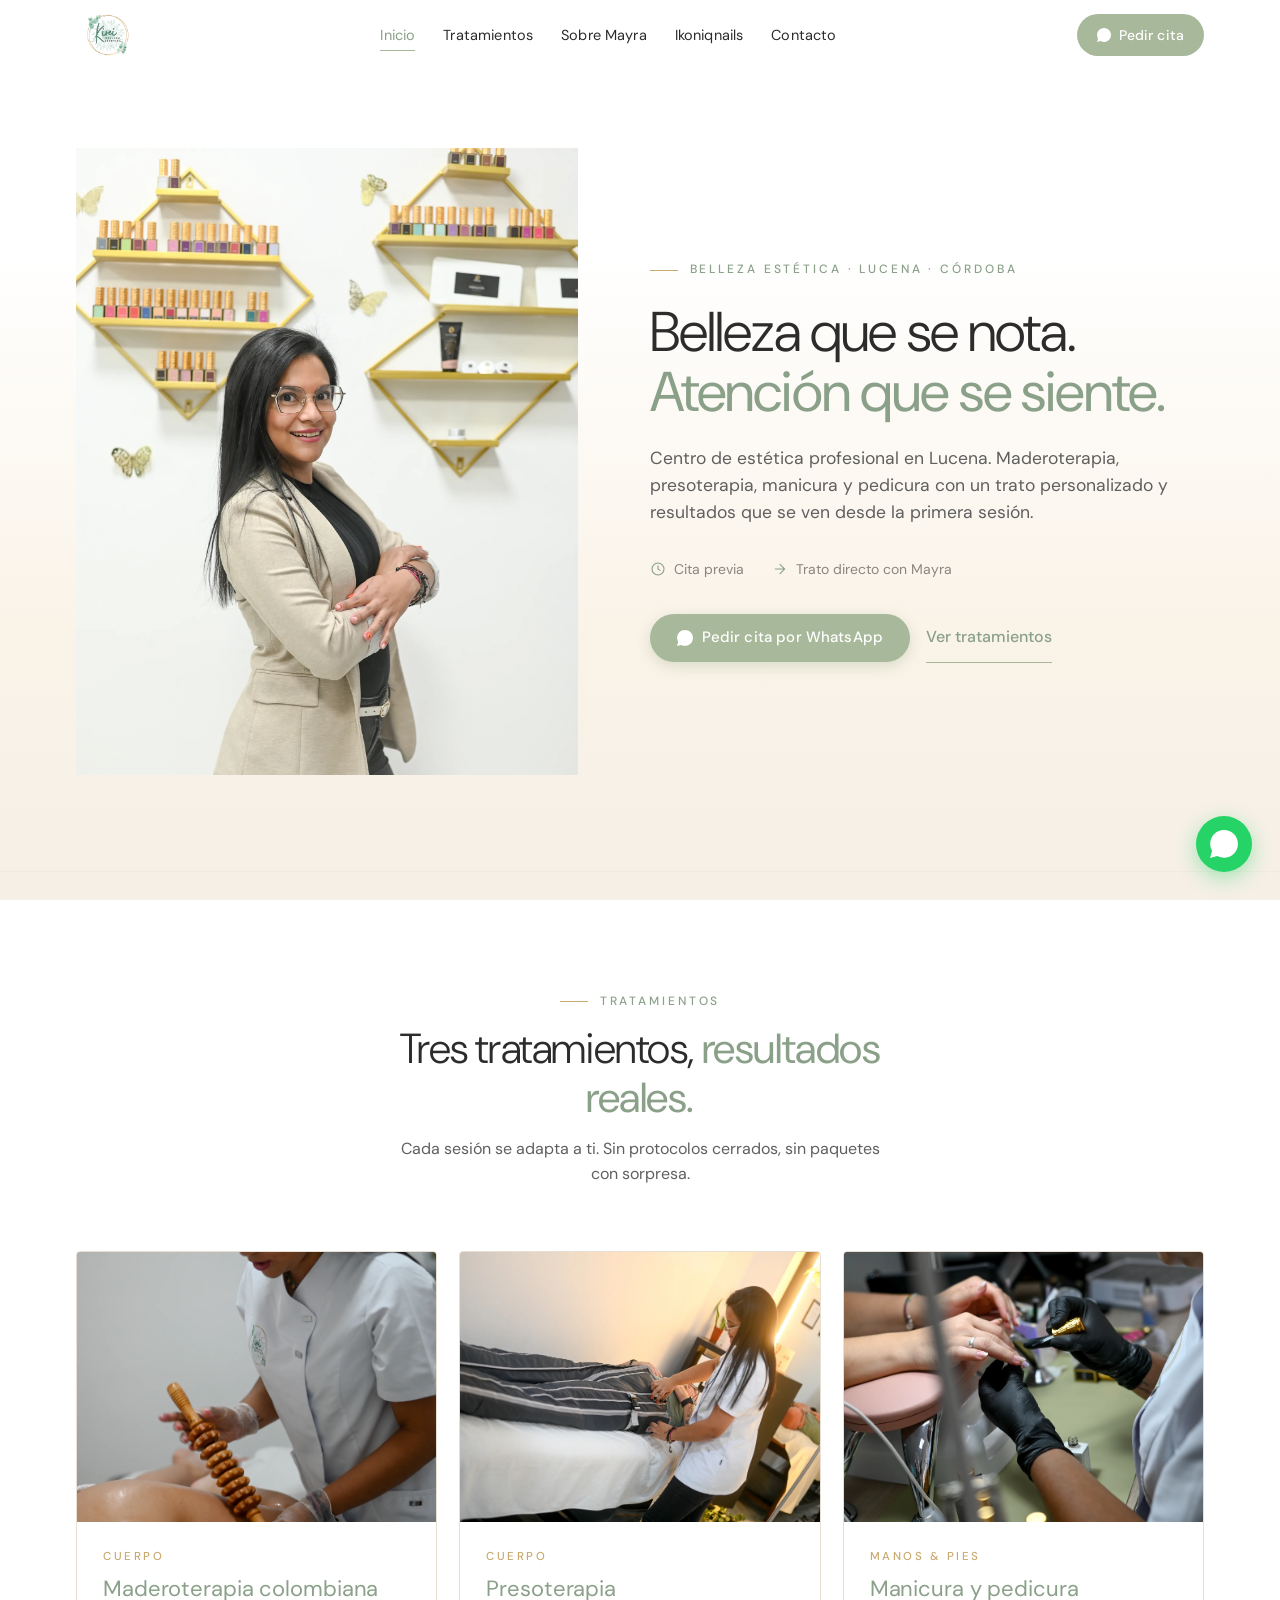
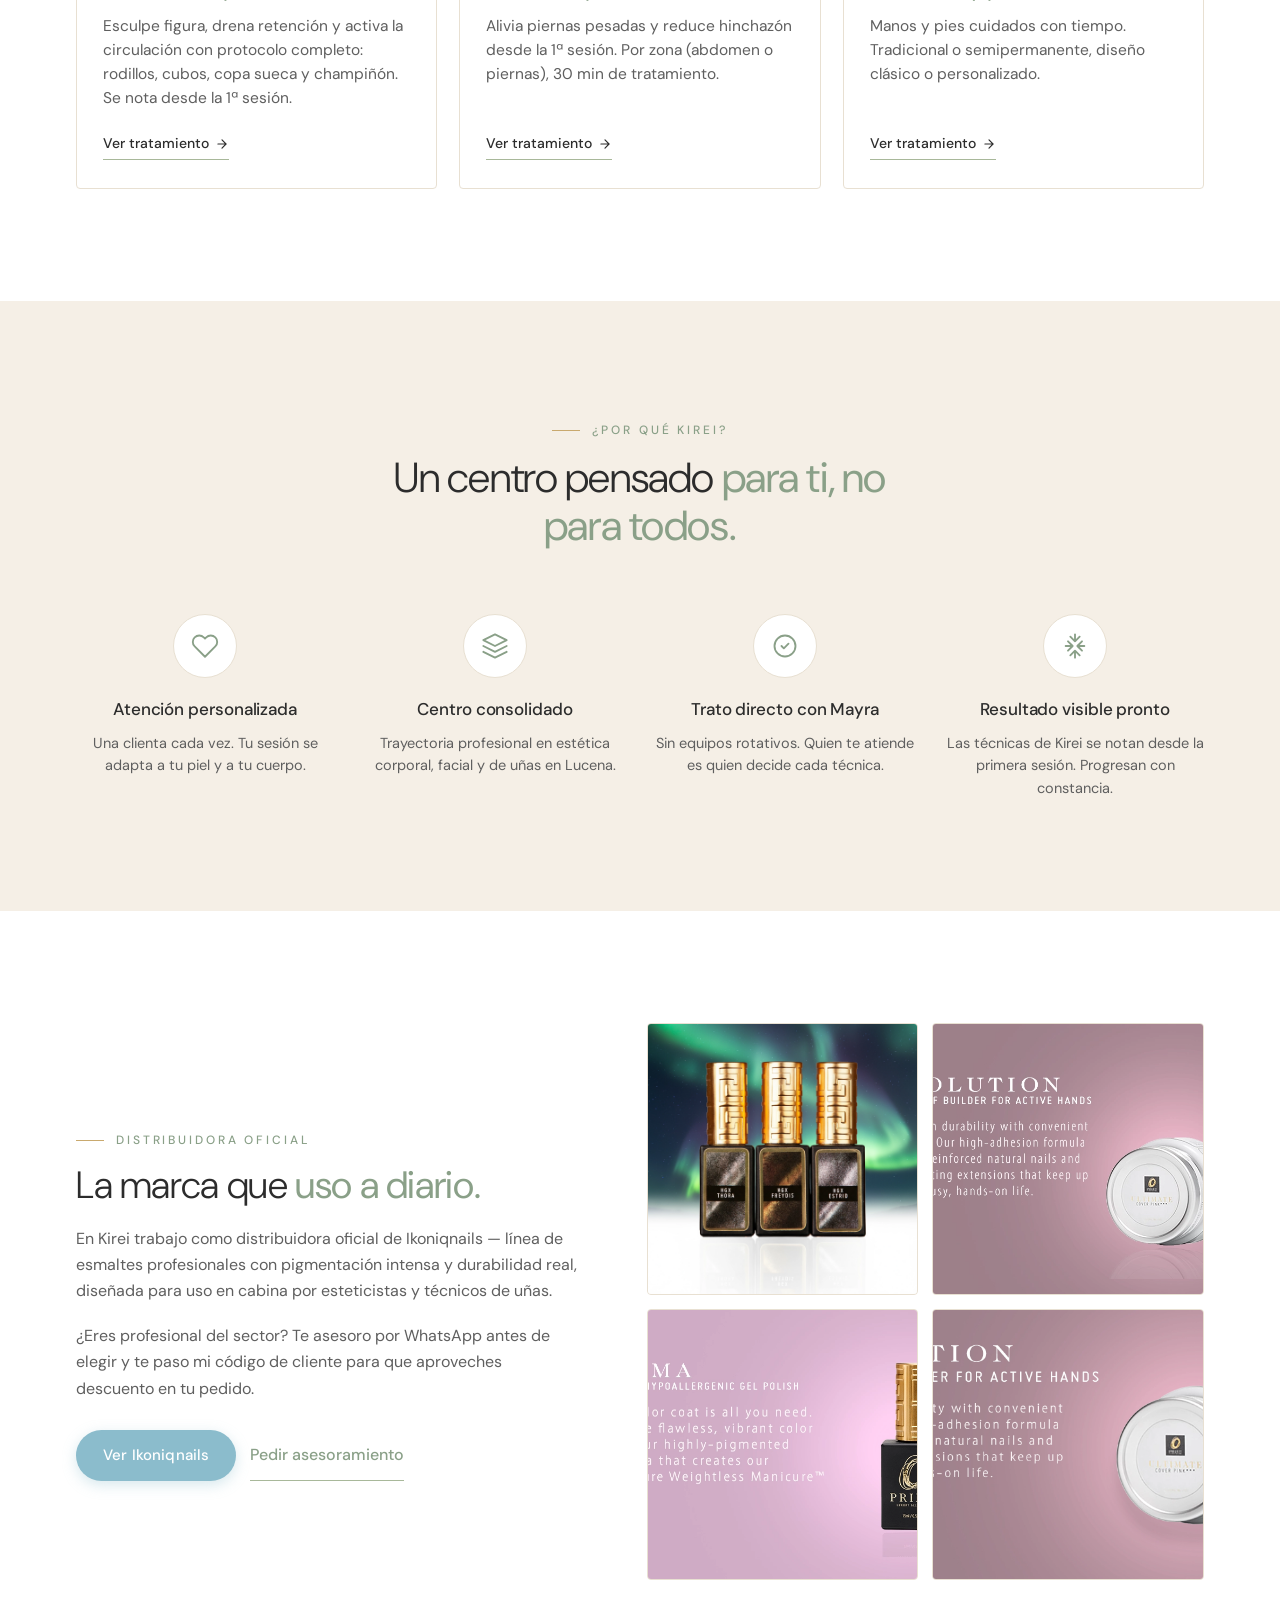
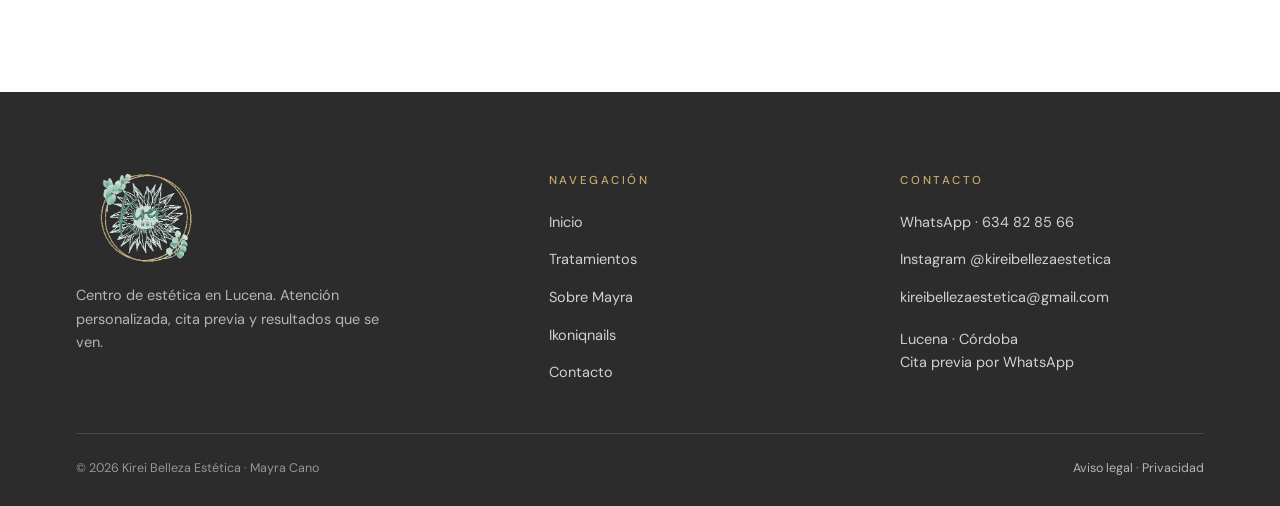
==== commit d37dbef0: "V6: copy actualizado con datos confirmados por Mayra (16-may) servicios.html: - Maderoterapia: proto" ====
--- a/index.html
+++ b/index.html
@@ -134,8 +134,8 @@
             </div>
             <div class="service-card-body">
                 <span class="service-card-eyebrow">Cuerpo</span>
-                <h3>Maderoterapia</h3>
-                <p class="promise">Esculpe figura, drena retención y activa la circulación con rodillos y piezas de madera diseñadas para cada zona.</p>
+                <h3>Maderoterapia colombiana</h3>
+                <p class="promise">Esculpe figura, drena retención y activa la circulación con protocolo completo: rodillos, cubos, copa sueca y champiñón. Se nota desde la 1ª sesión.</p>
                 <a href="servicios.html#maderoterapia" class="service-card-link">Ver tratamiento <svg viewBox="0 0 24 24" fill="none" stroke="currentColor" stroke-width="2" stroke-linecap="round"><path d="M5 12h14M12 5l7 7-7 7"/></svg></a>
             </div>
         </article>
@@ -146,7 +146,7 @@
             <div class="service-card-body">
                 <span class="service-card-eyebrow">Cuerpo</span>
                 <h3>Presoterapia</h3>
-                <p class="promise">Alivia piernas pesadas y reduce hinchazón desde la primera sesión. Drenaje secuencial guiado por aire.</p>
+                <p class="promise">Alivia piernas pesadas y reduce hinchazón desde la 1ª sesión. Por zona (abdomen o piernas), 30 min de tratamiento.</p>
                 <a href="servicios.html#presoterapia" class="service-card-link">Ver tratamiento <svg viewBox="0 0 24 24" fill="none" stroke="currentColor" stroke-width="2" stroke-linecap="round"><path d="M5 12h14M12 5l7 7-7 7"/></svg></a>
             </div>
         </article>
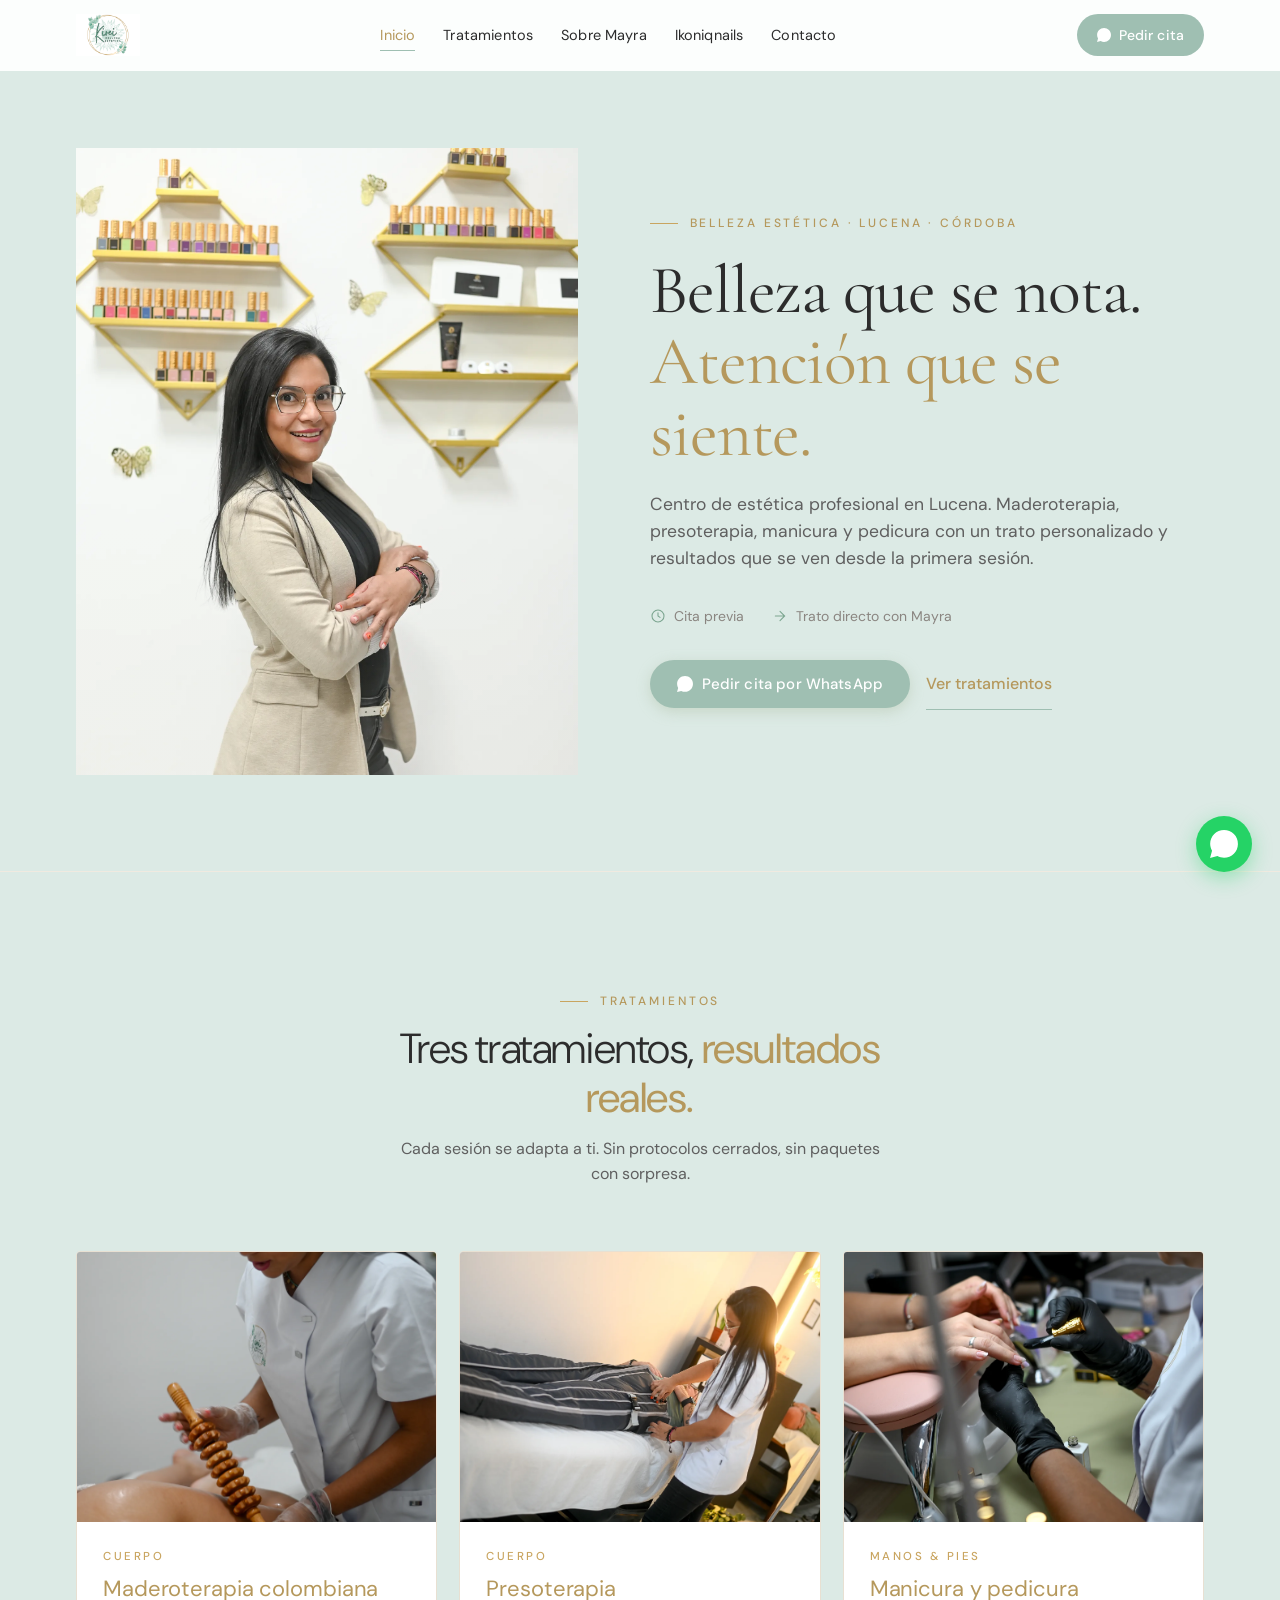
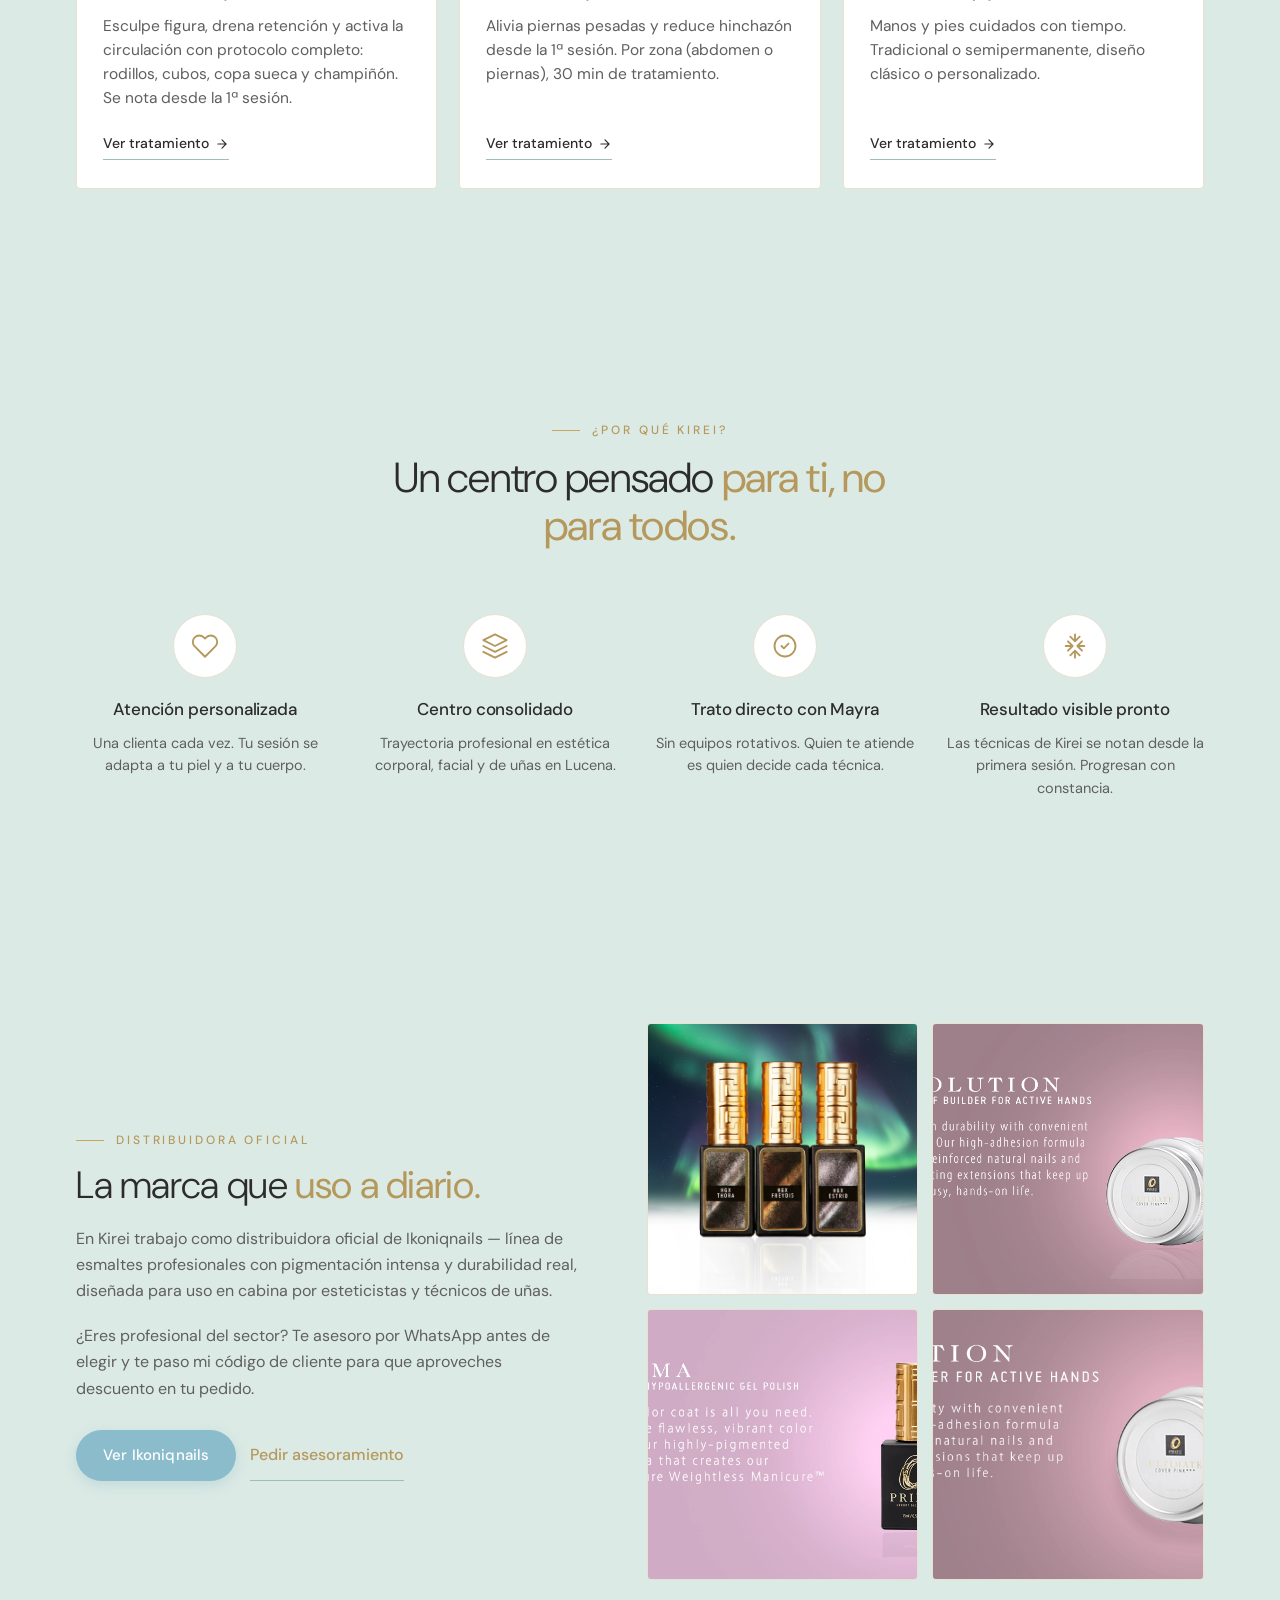
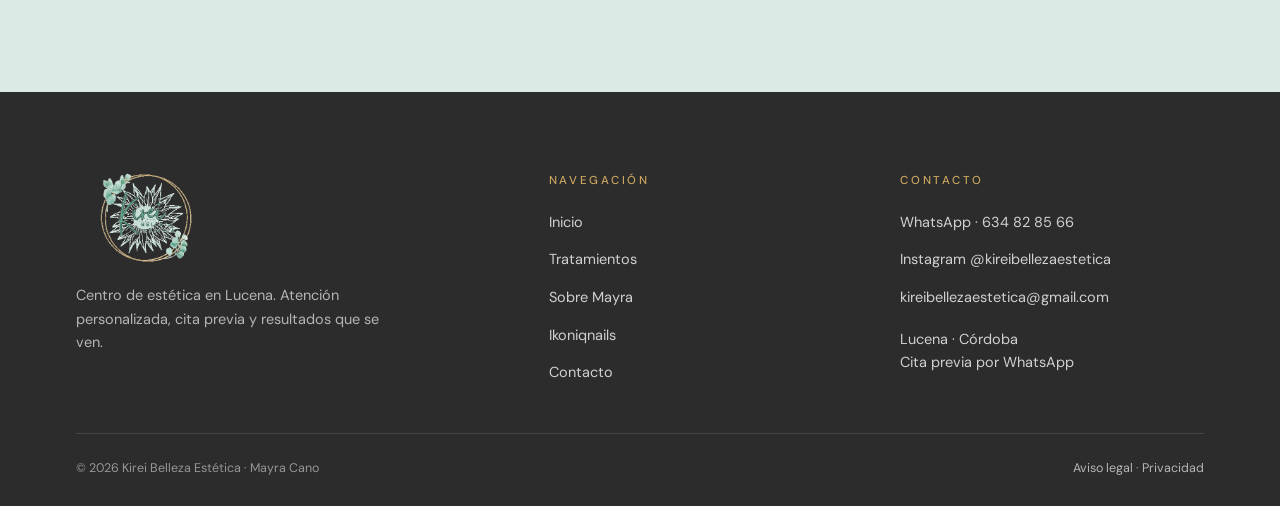
==== commit 5d15383c: "V13: Tier 1 SEO + serif Cormorant Garamond en H1 hero SEO Tier 1 (memory feedback_seo_pre_deploy_che" ====
--- a/index.html
+++ b/index.html
@@ -11,7 +11,7 @@
 
     <meta property="og:title" content="Kirei Belleza Estética · Lucena">
     <meta property="og:description" content="Belleza estética con atención personalizada. Maderoterapia, presoterapia, manicura y pedicura en Lucena.">
-    <meta property="og:image" content="assets/img/mayra-chaqueta-01.jpg">
+    <meta property="og:image" content="https://kireilucena.com/assets/img/mayra-chaqueta-01.jpg">
     <meta property="og:type" content="website">
     <meta property="og:url" content="https://kireilucena.com/">
     <meta property="og:locale" content="es_ES">
@@ -20,7 +20,7 @@
 
     <link rel="preconnect" href="https://fonts.googleapis.com">
     <link rel="preconnect" href="https://fonts.gstatic.com" crossorigin>
-    <link href="https://fonts.googleapis.com/css2?family=DM+Sans:opsz,wght@9..40,300;9..40,400;9..40,500;9..40,600&display=swap" rel="stylesheet">
+    <link href="https://fonts.googleapis.com/css2?family=DM+Sans:opsz,wght@9..40,300;9..40,400;9..40,500;9..40,600&family=Cormorant+Garamond:wght@400;500;600&display=swap" rel="stylesheet">
 
     <link rel="stylesheet" href="assets/css/kirei.css">
     <link rel="preload" as="image" href="assets/img/mayra-chaqueta-01.webp" type="image/webp" fetchpriority="high">
@@ -56,6 +56,12 @@
         }
     }
     </script>
+
+  <!-- Twitter Card -->
+  <meta name="twitter:card" content="summary_large_image">
+  <meta name="twitter:title" content="Kirei Belleza Estética · Centro de estética en Lucena">
+  <meta name="twitter:description" content="Centro de estética en Lucena, Córdoba. Maderoterapia, presoterapia, manicura y pedicura con atención personalizada. Cita previa por WhatsApp.">
+  <meta name="twitter:image" content="https://kireilucena.com/assets/img/mayra-chaqueta-01.jpg">
 </head>
 <body>
 
--- a/assets/css/kirei.css
+++ b/assets/css/kirei.css
@@ -6,7 +6,7 @@
 
 :root {
     --bg-base: #FFFFFF;
-    --bg-soft: #F5EFE6;
+    --bg-soft: #DCEAE5;
     --bg-water: #E8F0F3;
     --surface: #FFFFFF;
 
@@ -18,11 +18,13 @@
     --accent-water-dark: #5F95A6;
     --accent-water-soft: #D6E3E8;
 
-    --accent-sage: #A8B89A;
-    --accent-sage-dark: #8AA088;
-    --accent-sage-soft: #E0E7DC;
-
-    --accent-gold: #C9A96E;
+    /* Colores extraídos del logo Kirei (mandala + texto sage + anillo dorado) */
+    --accent-sage: #9FBFB2;
+    --accent-sage-dark: #7CA590;
+    --accent-sage-soft: #DCEAE5;
+
+    --accent-gold: #C9A560;
+    --accent-gold-dark: #B5985C;
     --accent-gold-soft: #E8D9B5;
 
     --hairline: #E8E0D2;
@@ -34,6 +36,7 @@
     --shadow-card: 0 1px 2px rgba(44,44,44,0.04), 0 8px 24px rgba(44,44,44,0.06);
     --shadow-hover: 0 4px 12px rgba(44,44,44,0.08), 0 16px 40px rgba(44,44,44,0.08);
 
+    --font-serif: 'Cormorant Garamond', Georgia, serif;
     --font-body: 'DM Sans', -apple-system, BlinkMacSystemFont, 'Segoe UI', Roboto, sans-serif;
 
     --gutter: clamp(20px, 5vw, 56px);
@@ -50,7 +53,7 @@
     font-size: 16px;
     line-height: 1.6;
     color: var(--ink-primary);
-    background: linear-gradient(180deg, #FFFFFF 0%, #FFFFFF 28%, #FAF3E8 70%, #F5EFE6 100%);
+    background: #DCEAE5;
     background-attachment: fixed;
     min-height: 100vh;
     font-weight: 400;
@@ -97,7 +100,7 @@
     padding: 6px 0; border-bottom: 1.5px solid transparent;
     transition: border-color .2s ease, color .2s ease;
 }
-.nav-links a:hover, .nav-links a.is-active { color: var(--accent-sage-dark); border-bottom-color: var(--accent-sage); }
+.nav-links a:hover, .nav-links a.is-active { color: var(--accent-gold-dark); border-bottom-color: var(--accent-sage); }
 
 .nav-cta {
     display: none; align-items: center; gap: 8px;
@@ -175,19 +178,20 @@
 }
 .hero-eyebrow {
     font-size: 12px; letter-spacing: 0.24em; text-transform: uppercase;
-    color: var(--accent-sage-dark); margin-bottom: 22px; font-weight: 500;
+    color: var(--accent-gold-dark); margin-bottom: 22px; font-weight: 500;
     display: inline-flex; align-items: center; gap: 12px;
 }
 .hero-eyebrow::before {
     content: ""; width: 28px; height: 1px; background: var(--accent-gold);
 }
 .hero-text h1 {
-    font-size: clamp(34px, 6vw, 56px); line-height: 1.08;
+    font-family: var(--font-serif);
+    font-size: clamp(40px, 7vw, 68px); line-height: 1.05;
     letter-spacing: -0.015em; color: var(--ink-primary);
-    font-weight: 300;
+    font-weight: 400;
     margin-bottom: 22px;
 }
-.hero-text h1 strong { color: var(--accent-sage-dark); font-weight: 400; }
+.hero-text h1 strong { color: var(--accent-gold-dark); font-weight: 400; }
 .hero-text p.lead {
     font-size: clamp(15.5px, 1.8vw, 17.5px); line-height: 1.55;
     color: var(--ink-secondary); margin-bottom: 32px;
@@ -230,11 +234,11 @@
 }
 .btn-secondary:hover { background: var(--ink-primary); color: var(--bg-base); }
 .btn-text {
-    color: var(--accent-sage-dark); padding: 12px 0;
+    color: var(--accent-gold-dark); padding: 12px 0;
     border-bottom: 1.5px solid var(--accent-sage);
     border-radius: 0; font-weight: 500;
 }
-.btn-text:hover { color: var(--accent-sage-dark); border-bottom-color: var(--accent-sage-dark); }
+.btn-text:hover { color: var(--accent-gold-dark); border-bottom-color: var(--accent-gold-dark); }
 
 @media (min-width: 880px) {
     .hero-inner {
@@ -259,7 +263,7 @@
 }
 .section-eyebrow {
     font-size: 12px; letter-spacing: 0.24em; text-transform: uppercase;
-    color: var(--accent-sage-dark); margin-bottom: 14px; font-weight: 500;
+    color: var(--accent-gold-dark); margin-bottom: 14px; font-weight: 500;
     display: inline-flex; align-items: center; gap: 12px;
 }
 .section-eyebrow::before, .section-eyebrow::after {
@@ -271,7 +275,7 @@
     font-weight: 300; letter-spacing: -0.01em;
     color: var(--ink-primary); margin-bottom: 14px;
 }
-.section-title strong { color: var(--accent-sage-dark); font-weight: 400; }
+.section-title strong { color: var(--accent-gold-dark); font-weight: 400; }
 .section-sub {
     font-size: 16px; line-height: 1.6; color: var(--ink-secondary);
     max-width: 56ch; margin: 0 auto;
@@ -296,7 +300,7 @@
 .service-card-eyebrow { font-size: 11.5px; letter-spacing: 0.22em; text-transform: uppercase; color: var(--accent-gold); font-weight: 500; margin-bottom: 10px; }
 .service-card h3 {
     font-size: 22px; line-height: 1.2; font-weight: 400;
-    color: var(--accent-sage-dark); margin-bottom: 12px;
+    color: var(--accent-gold-dark); margin-bottom: 12px;
     letter-spacing: -0.005em;
 }
 .service-card .promise { font-size: 15.5px; color: var(--ink-secondary); line-height: 1.55; margin-bottom: 22px; flex: 1; }
@@ -307,7 +311,7 @@
     align-self: flex-start;
     transition: color .2s ease, border-color .2s ease;
 }
-.service-card-link:hover { color: var(--accent-sage-dark); border-color: var(--accent-sage-dark); }
+.service-card-link:hover { color: var(--accent-gold-dark); border-color: var(--accent-gold-dark); }
 .service-card-link svg { width: 14px; height: 14px; transition: transform .25s ease; }
 .service-card:hover .service-card-link svg { transform: translateX(4px); }
 
@@ -330,7 +334,7 @@
 .why-item { text-align: center; }
 .why-icon {
     width: 64px; height: 64px; border-radius: 50%;
-    background: var(--bg-base); color: var(--accent-sage-dark);
+    background: var(--bg-base); color: var(--accent-gold-dark);
     display: inline-flex; align-items: center; justify-content: center;
     margin-bottom: 18px;
     border: 1px solid var(--hairline);
@@ -360,7 +364,7 @@
     font-weight: 300; letter-spacing: -0.01em;
     color: var(--ink-primary); margin-bottom: 18px;
 }
-.ikoniq-preview-text h2 strong { color: var(--accent-sage-dark); font-weight: 400; }
+.ikoniq-preview-text h2 strong { color: var(--accent-gold-dark); font-weight: 400; }
 .ikoniq-preview-text p { font-size: 16px; line-height: 1.65; color: var(--ink-secondary); margin-bottom: 18px; max-width: 50ch; }
 .ikoniq-preview-text .cta-row { margin-top: 28px; display: flex; flex-wrap: wrap; gap: 14px; }
 .ikoniq-grid {
@@ -400,7 +404,7 @@
 }
 .footer-col ul { list-style: none; display: flex; flex-direction: column; gap: 12px; }
 .footer-col a { font-size: 14.5px; color: rgba(255,255,255,0.78); transition: color .2s ease; }
-.footer-col a:hover { color: var(--accent-sage); }
+.footer-col a:hover { color: var(--accent-gold-dark); }
 .footer-col p, .footer-col address { font-style: normal; font-size: 14.5px; color: rgba(255,255,255,0.78); line-height: 1.65; }
 .footer-bottom {
     padding-top: 24px; border-top: 1px solid rgba(255,255,255,0.12);
@@ -408,7 +412,7 @@
     font-size: 12.5px; color: rgba(255,255,255,0.5);
 }
 .footer-bottom a { color: rgba(255,255,255,0.65); }
-.footer-bottom a:hover { color: var(--accent-sage); }
+.footer-bottom a:hover { color: var(--accent-gold-dark); }
 @media (min-width: 720px) {
     .footer-cols { grid-template-columns: 1.4fr 1fr 1fr; gap: 48px; }
 }
@@ -453,18 +457,19 @@
 .page-hero .container { max-width: 760px; }
 .page-hero .eyebrow {
     font-size: 12px; letter-spacing: 0.24em; text-transform: uppercase;
-    color: var(--accent-sage-dark); display: inline-flex; gap: 12px; align-items: center;
+    color: var(--accent-gold-dark); display: inline-flex; gap: 12px; align-items: center;
     margin-bottom: 16px; font-weight: 500;
 }
 .page-hero .eyebrow::before, .page-hero .eyebrow::after {
     content: ""; width: 28px; height: 1px; background: var(--accent-gold);
 }
 .page-hero h1 {
+    font-family: var(--font-serif);
     font-size: clamp(34px, 5.5vw, 56px); line-height: 1.1;
     font-weight: 300; letter-spacing: -0.015em;
     color: var(--ink-primary); margin: 8px 0 16px;
 }
-.page-hero h1 strong { color: var(--accent-sage-dark); font-weight: 400; }
+.page-hero h1 strong { color: var(--accent-gold-dark); font-weight: 400; }
 .page-hero p { font-size: clamp(15px, 1.8vw, 17px); color: var(--ink-secondary); max-width: 56ch; line-height: 1.65; margin: 0 auto; }
 
 /* ============================================================
@@ -496,9 +501,9 @@
     color: var(--ink-primary); margin-bottom: 14px;
     letter-spacing: -0.005em;
 }
-.treatment-card h2 strong { color: var(--accent-sage-dark); font-weight: 500; }
+.treatment-card h2 strong { color: var(--accent-gold-dark); font-weight: 500; }
 .treatment-card .promise {
-    font-size: 17px; line-height: 1.55; color: var(--accent-sage-dark);
+    font-size: 17px; line-height: 1.55; color: var(--accent-gold-dark);
     font-weight: 500; margin-bottom: 22px; max-width: 46ch;
 }
 .treatment-card p { font-size: 15.5px; line-height: 1.7; color: var(--ink-secondary); margin-bottom: 18px; max-width: 56ch; }
@@ -521,7 +526,7 @@
     font-size: 13.5px; color: var(--ink-soft);
 }
 .treatment-meta-item { display: flex; flex-direction: column; gap: 3px; }
-.treatment-meta dt { font-weight: 500; color: var(--accent-sage-dark); letter-spacing: 0.04em; text-transform: uppercase; font-size: 11.5px; }
+.treatment-meta dt { font-weight: 500; color: var(--accent-gold-dark); letter-spacing: 0.04em; text-transform: uppercase; font-size: 11.5px; }
 .treatment-meta dd { font-size: 15px; color: var(--ink-primary); }
 @media (min-width: 880px) {
     .treatment-card { grid-template-columns: 1.05fr 1fr; align-items: center; }
@@ -553,7 +558,7 @@
 .about-text { padding: 6px 0; }
 .about-text .eyebrow {
     font-size: 12px; letter-spacing: 0.24em; text-transform: uppercase;
-    color: var(--accent-sage-dark); margin-bottom: 16px; font-weight: 500;
+    color: var(--accent-gold-dark); margin-bottom: 16px; font-weight: 500;
     display: inline-flex; gap: 12px; align-items: center;
 }
 .about-text .eyebrow::before { content: ""; width: 28px; height: 1px; background: var(--accent-gold); }
@@ -562,7 +567,7 @@
     font-weight: 300; letter-spacing: -0.015em;
     color: var(--ink-primary); margin-bottom: 24px;
 }
-.about-text h1 strong { color: var(--accent-sage-dark); font-weight: 400; }
+.about-text h1 strong { color: var(--accent-gold-dark); font-weight: 400; }
 .about-text .lead {
     font-size: clamp(17px, 2vw, 19px); line-height: 1.55;
     color: var(--ink-primary); margin-bottom: 28px; font-weight: 400;
@@ -571,7 +576,7 @@
 .about-text p { font-size: 16px; line-height: 1.75; color: var(--ink-secondary); margin-bottom: 18px; max-width: 60ch; }
 .about-text .pull-quote {
     font-size: clamp(18px, 2.4vw, 22px); line-height: 1.5;
-    color: var(--accent-sage-dark);
+    color: var(--accent-gold-dark);
     border-left: 2px solid var(--accent-gold);
     padding: 10px 0 10px 22px; margin: 32px 0;
     max-width: 52ch; font-weight: 400;
@@ -593,7 +598,7 @@
     font-size: clamp(24px, 3.5vw, 34px); line-height: 1.2; font-weight: 400;
     color: var(--ink-primary); margin-bottom: 16px;
 }
-.products-intro h2 strong { color: var(--accent-sage-dark); font-weight: 500; }
+.products-intro h2 strong { color: var(--accent-gold-dark); font-weight: 500; }
 .products-intro p { font-size: 16px; line-height: 1.7; color: var(--ink-secondary); margin-bottom: 18px; max-width: 60ch; }
 .products-intro .cta-row { margin-top: 22px; }
 @media (min-width: 880px) {
@@ -613,7 +618,7 @@
     font-size: clamp(24px, 3.5vw, 32px); font-weight: 400;
     color: var(--ink-primary); letter-spacing: -0.005em;
 }
-.products-gallery h2 strong { color: var(--accent-sage-dark); font-weight: 500; }
+.products-gallery h2 strong { color: var(--accent-gold-dark); font-weight: 500; }
 .gallery-grid {
     display: grid; grid-template-columns: repeat(2, 1fr); gap: 14px;
     max-width: var(--max-w); margin: 0 auto; padding: 0 var(--gutter);
@@ -642,7 +647,7 @@
     font-size: clamp(26px, 4vw, 38px); line-height: 1.2; font-weight: 400;
     margin-bottom: 18px; color: #FFF;
 }
-.products-cta h2 strong { color: var(--accent-sage); font-weight: 500; }
+.products-cta h2 strong { color: var(--accent-gold-dark); font-weight: 500; }
 .products-cta p { font-size: 16px; color: rgba(255,255,255,0.75); margin-bottom: 28px; max-width: 50ch; margin-left: auto; margin-right: auto; }
 .products-cta .btn-primary { background: var(--accent-sage); color: #FFF; }
 .products-cta .btn-primary:hover { background: var(--accent-sage-dark); }
@@ -672,7 +677,7 @@
 .contact-photo img { width: 100%; height: 100%; object-fit: cover; object-position: center top; }
 .contact-text .eyebrow {
     font-size: 12px; letter-spacing: 0.24em; text-transform: uppercase;
-    color: var(--accent-sage-dark); margin-bottom: 16px; font-weight: 500;
+    color: var(--accent-gold-dark); margin-bottom: 16px; font-weight: 500;
     display: inline-flex; gap: 12px; align-items: center;
 }
 .contact-text .eyebrow::before { content: ""; width: 28px; height: 1px; background: var(--accent-gold); }
@@ -681,7 +686,7 @@
     font-weight: 300; letter-spacing: -0.015em;
     color: var(--ink-primary); margin-bottom: 22px;
 }
-.contact-text h1 strong { color: var(--accent-sage-dark); font-weight: 400; }
+.contact-text h1 strong { color: var(--accent-gold-dark); font-weight: 400; }
 .contact-text .lead {
     font-size: clamp(16px, 1.9vw, 18px); line-height: 1.55;
     color: var(--ink-secondary); margin-bottom: 36px;
@@ -702,10 +707,10 @@
 .contact-channel.primary {
     background: var(--accent-sage); border-color: var(--accent-sage); color: #FFF;
 }
-.contact-channel.primary:hover { background: var(--accent-sage-dark); border-color: var(--accent-sage-dark); }
+.contact-channel.primary:hover { background: var(--accent-sage-dark); border-color: var(--accent-gold-dark); }
 .contact-channel-icon {
     width: 44px; height: 44px; border-radius: 50%;
-    background: var(--accent-sage-soft); color: var(--accent-sage-dark);
+    background: var(--accent-sage-soft); color: var(--accent-gold-dark);
     display: flex; align-items: center; justify-content: center; flex-shrink: 0;
 }
 .contact-channel.primary .contact-channel-icon { background: rgba(255,255,255,0.18); color: #FFF; }
@@ -716,7 +721,7 @@
 .contact-channel-body span { font-size: 14px; color: var(--ink-secondary); }
 .contact-channel.primary .contact-channel-body span { color: rgba(255,255,255,0.85); }
 .contact-channel-arrow { color: var(--ink-soft); margin-left: 8px; transition: transform .2s ease, color .2s ease; }
-.contact-channel:hover .contact-channel-arrow { transform: translateX(4px); color: var(--accent-sage-dark); }
+.contact-channel:hover .contact-channel-arrow { transform: translateX(4px); color: var(--accent-gold-dark); }
 .contact-channel.primary .contact-channel-arrow { color: rgba(255,255,255,0.7); }
 
 .contact-meta { padding-top: 26px; border-top: 1px solid var(--hairline); font-size: 14.5px; color: var(--ink-secondary); line-height: 1.65; }
